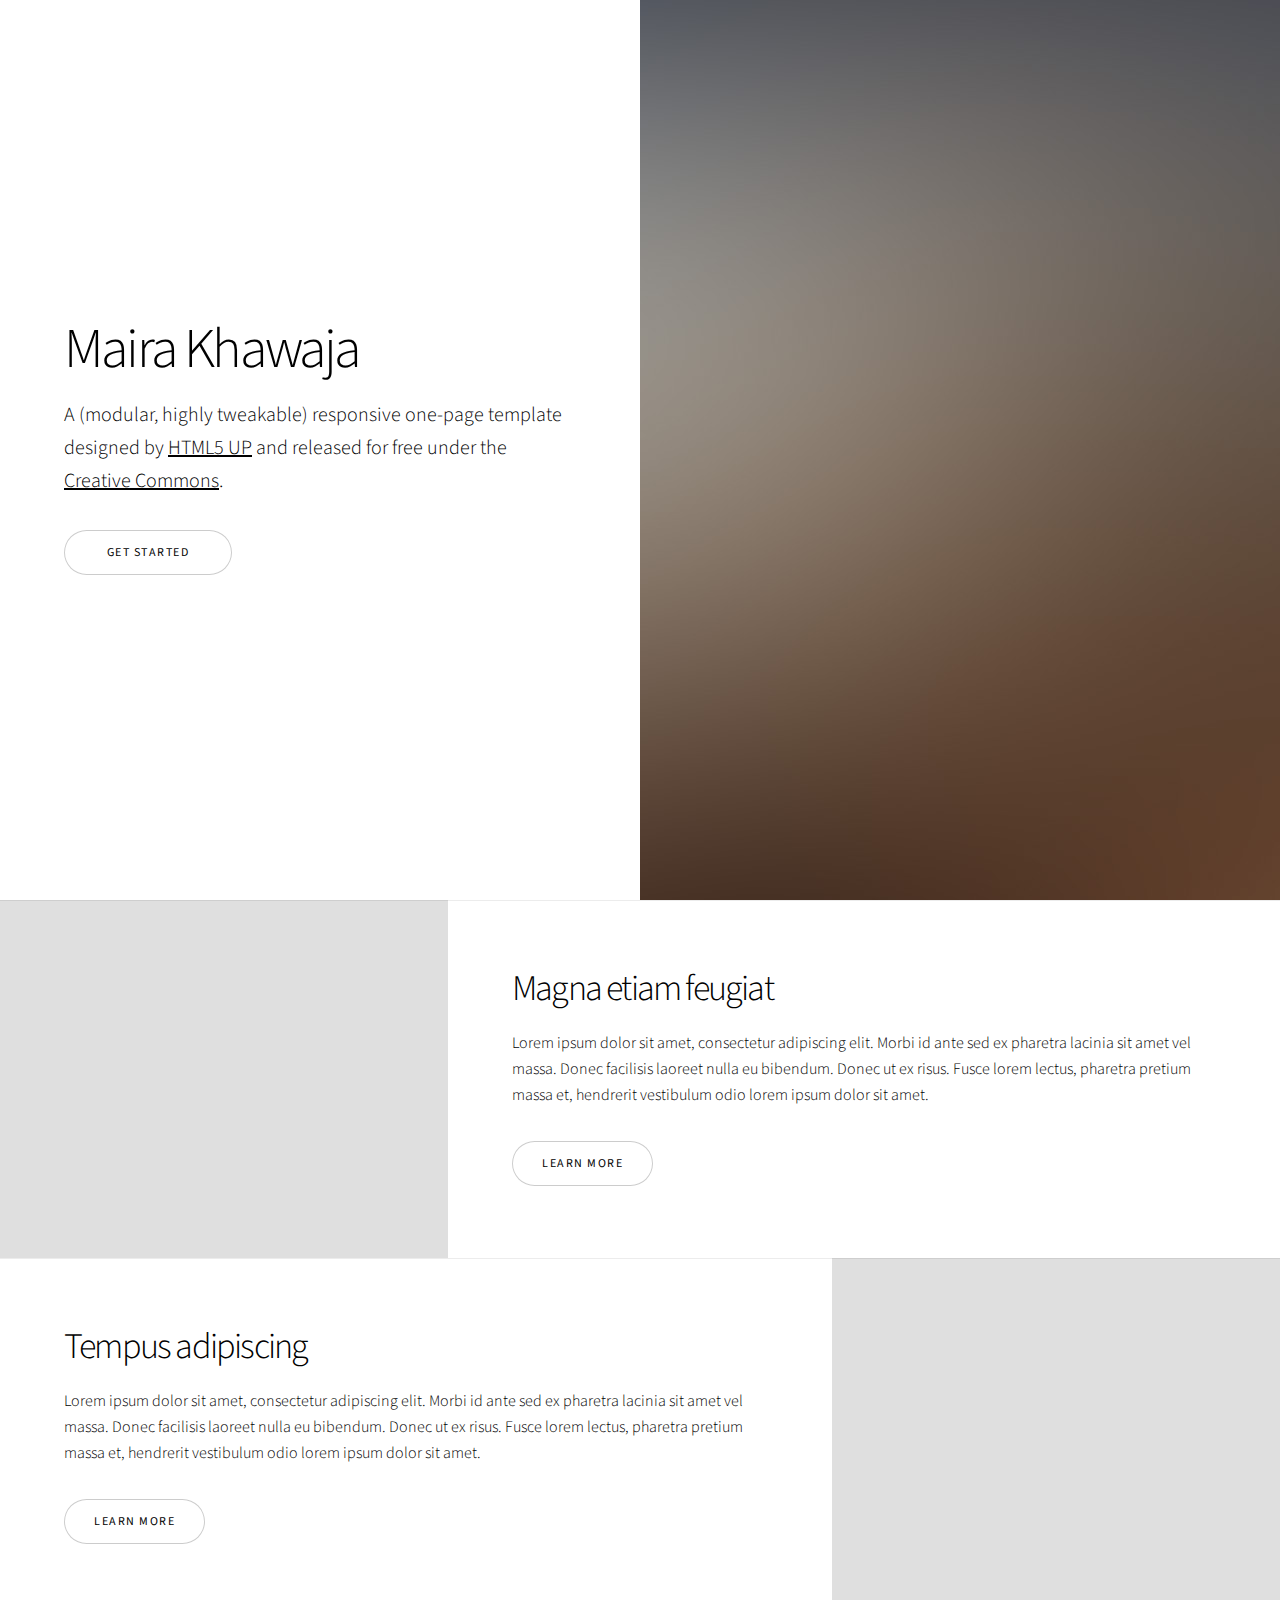
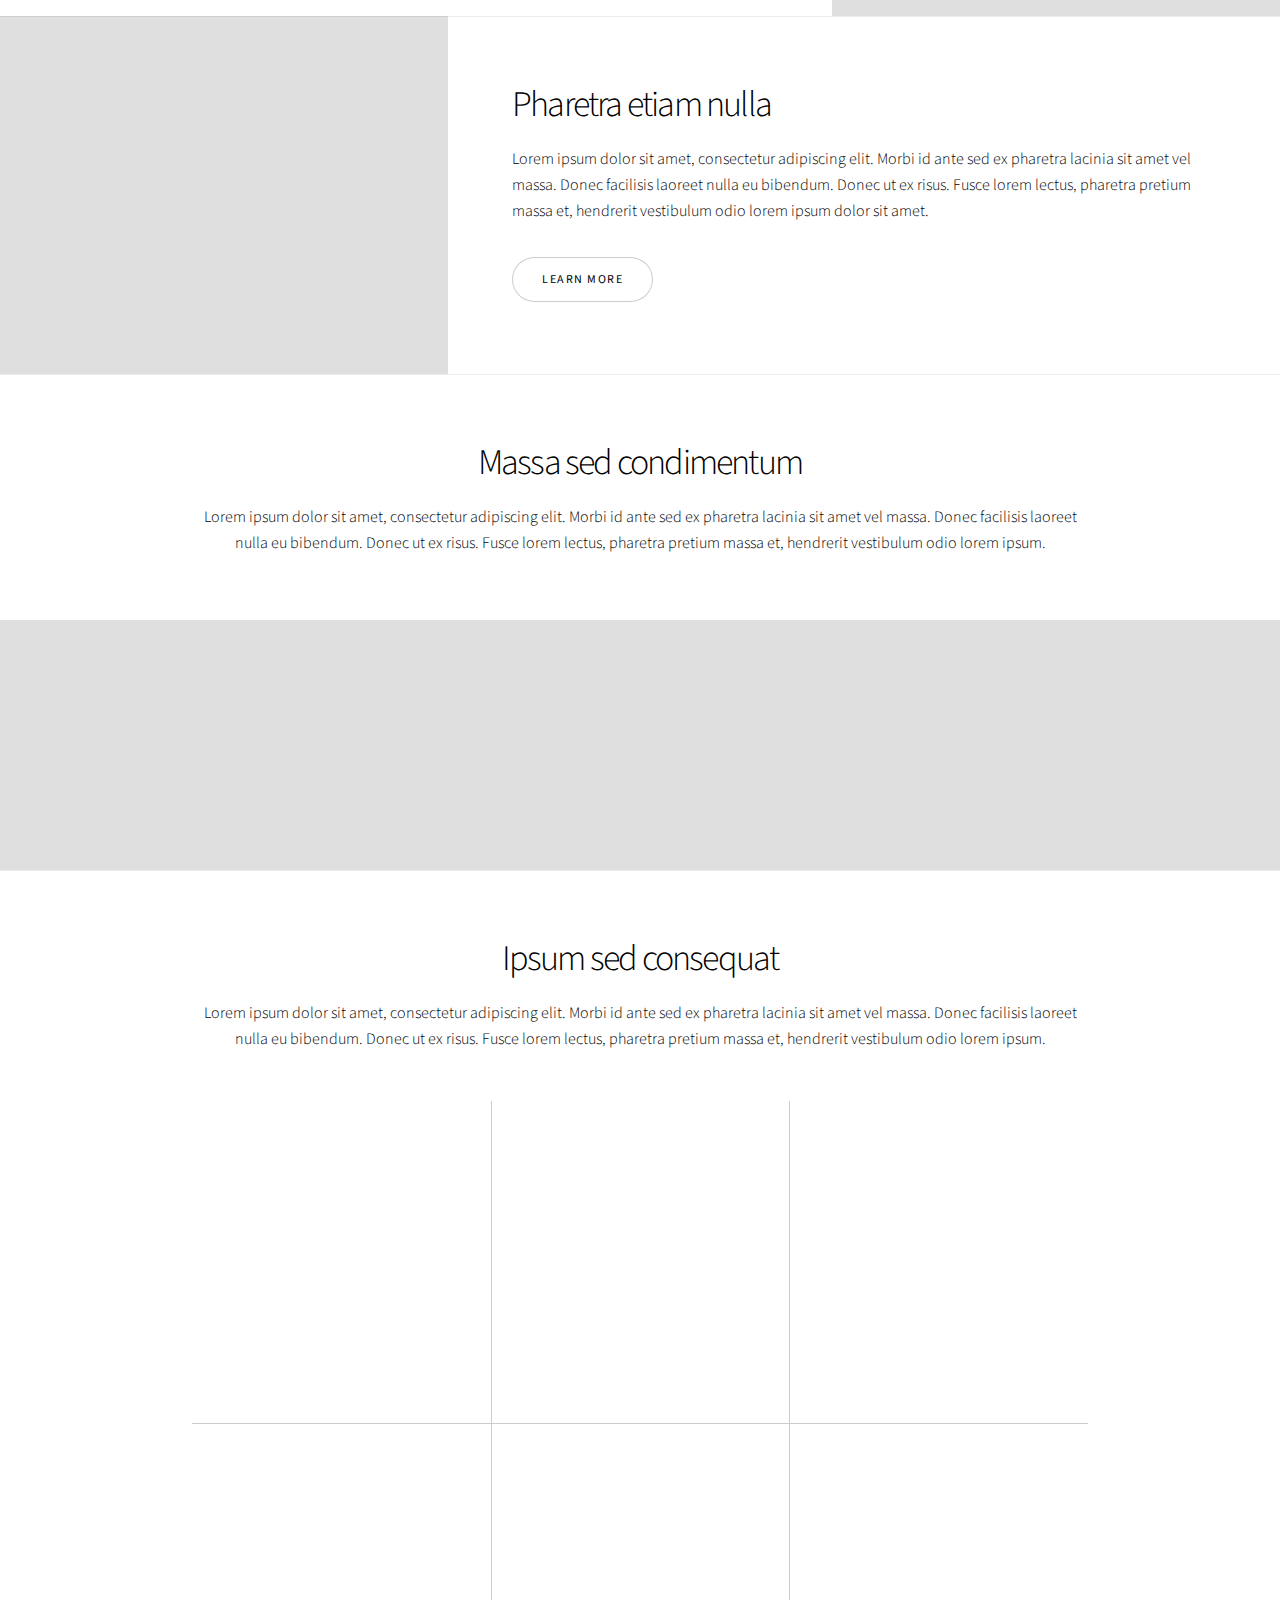
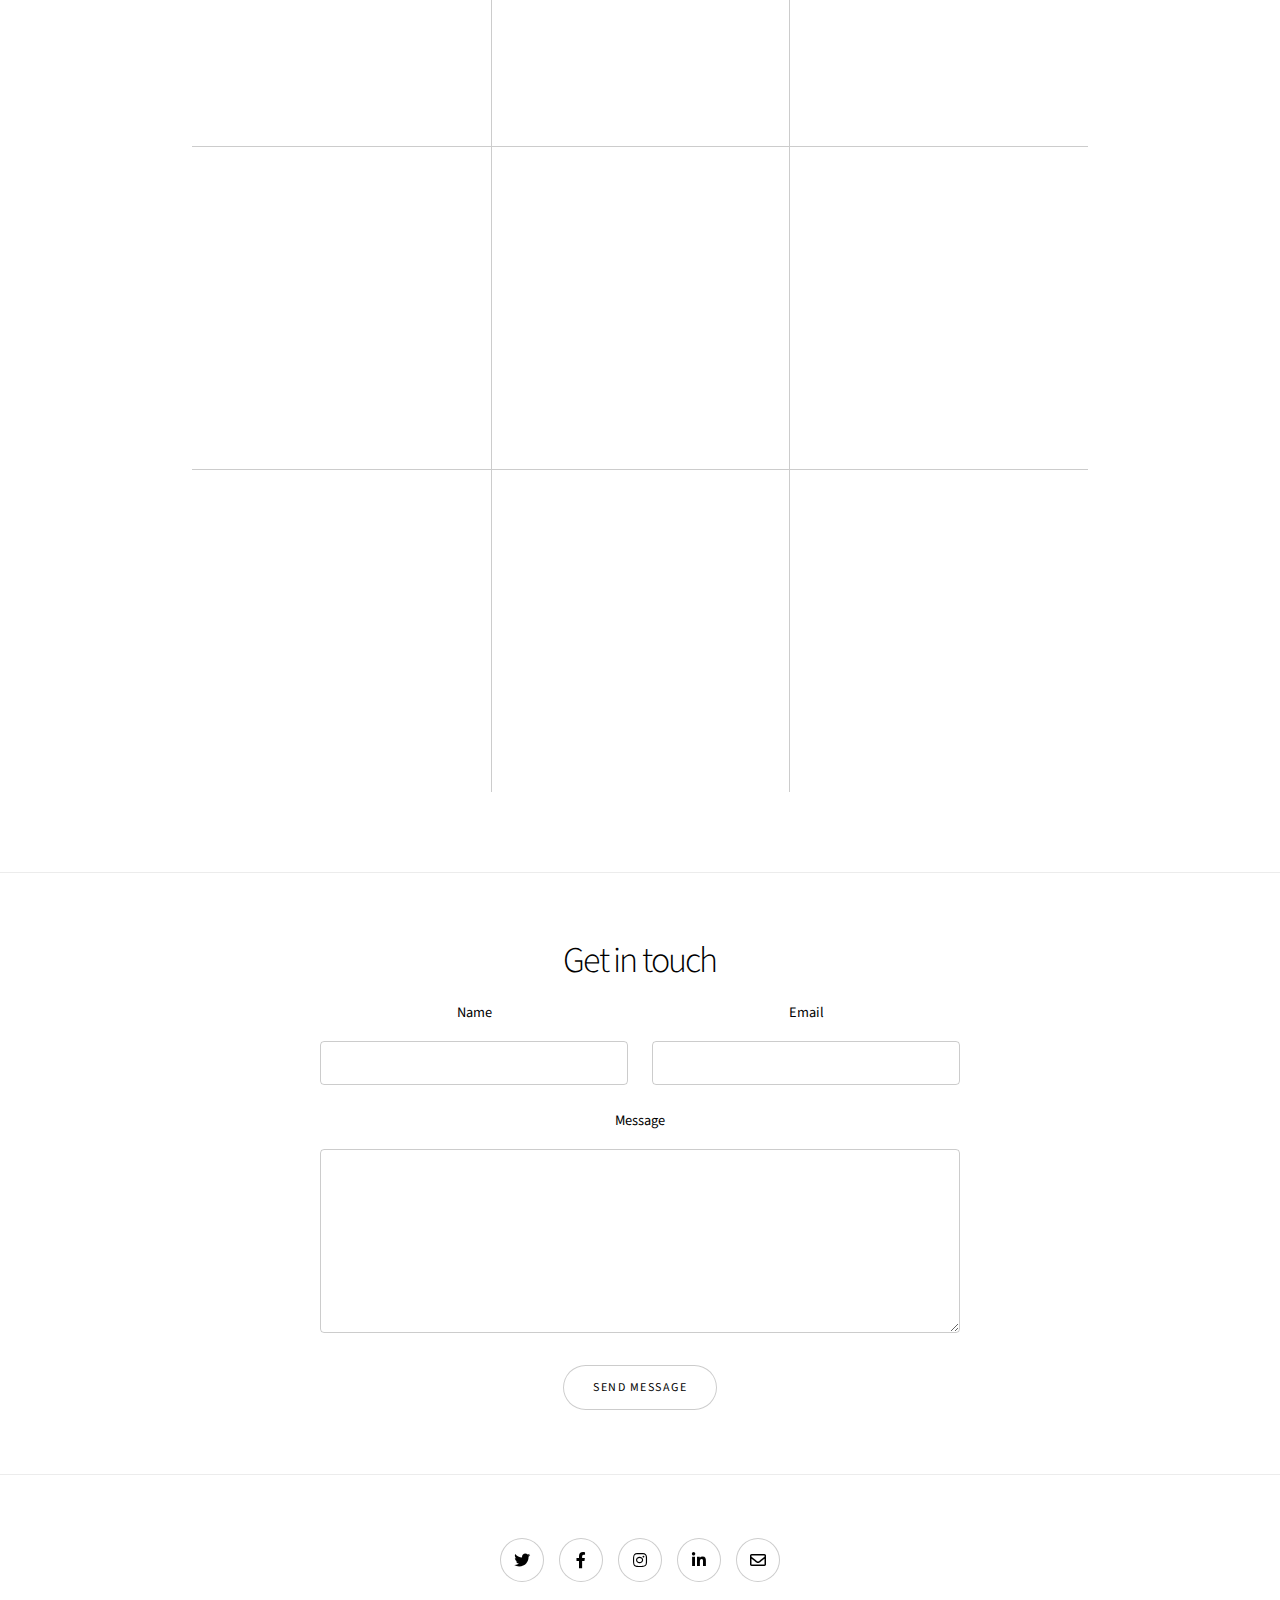
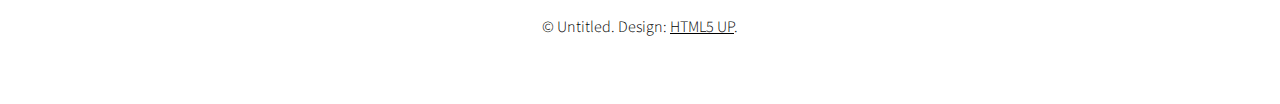
==== index.html @ af2b5e1b "added my first edited files" ====
<!DOCTYPE HTML>
<!--
	Story by HTML5 UP
	html5up.net | @ajlkn
	Free for personal and commercial use under the CCA 3.0 license (html5up.net/license)
-->
<html>
	<head>
		<title>Maira Khawaja</title>
		<meta charset="utf-8" />
		<meta name="viewport" content="width=device-width, initial-scale=1, user-scalable=no" />
		<link rel="stylesheet" href="assets/css/main.css" />
		<noscript><link rel="stylesheet" href="assets/css/noscript.css" /></noscript>
	</head>
	<body class="is-preload">

		<!-- Wrapper -->
			<div id="wrapper" class="divided">

				<!-- One -->
					<section class="banner style1 orient-left content-align-left image-position-right fullscreen onload-image-fade-in onload-content-fade-right">
						<div class="content">
							<h1>Maira Khawaja</h1>
							<p class="major">A (modular, highly tweakable) responsive one-page template designed by <a href="https://html5up.net">HTML5 UP</a> and released for free under the <a href="https://html5up.net/license">Creative Commons</a>.</p>
							<ul class="actions stacked">
								<li><a href="#first" class="button big wide smooth-scroll-middle">Get Started</a></li>
							</ul>
						</div>
						<div class="image">
							<img src="images/banner.jpg" alt="" />
						</div>
					</section>

				<!-- Two -->
					<section class="spotlight style1 orient-right content-align-left image-position-center onscroll-image-fade-in" id="first">
						<div class="content">
							<h2>Magna etiam feugiat</h2>
							<p>Lorem ipsum dolor sit amet, consectetur adipiscing elit. Morbi id ante sed ex pharetra lacinia sit amet vel massa. Donec facilisis laoreet nulla eu bibendum. Donec ut ex risus. Fusce lorem lectus, pharetra pretium massa et, hendrerit vestibulum odio lorem ipsum dolor sit amet.</p>
							<ul class="actions stacked">
								<li><a href="#" class="button">Learn More</a></li>
							</ul>
						</div>
						<div class="image">
							<img src="images/spotlight01.jpg" alt="" />
						</div>
					</section>

				<!-- Three -->
					<section class="spotlight style1 orient-left content-align-left image-position-center onscroll-image-fade-in">
						<div class="content">
							<h2>Tempus adipiscing</h2>
							<p>Lorem ipsum dolor sit amet, consectetur adipiscing elit. Morbi id ante sed ex pharetra lacinia sit amet vel massa. Donec facilisis laoreet nulla eu bibendum. Donec ut ex risus. Fusce lorem lectus, pharetra pretium massa et, hendrerit vestibulum odio lorem ipsum dolor sit amet.</p>
							<ul class="actions stacked">
								<li><a href="#" class="button">Learn More</a></li>
							</ul>
						</div>
						<div class="image">
							<img src="images/spotlight02.jpg" alt="" />
						</div>
					</section>

				<!-- Four -->
					<section class="spotlight style1 orient-right content-align-left image-position-center onscroll-image-fade-in">
						<div class="content">
							<h2>Pharetra etiam nulla</h2>
							<p>Lorem ipsum dolor sit amet, consectetur adipiscing elit. Morbi id ante sed ex pharetra lacinia sit amet vel massa. Donec facilisis laoreet nulla eu bibendum. Donec ut ex risus. Fusce lorem lectus, pharetra pretium massa et, hendrerit vestibulum odio lorem ipsum dolor sit amet.</p>
							<ul class="actions stacked">
								<li><a href="#" class="button">Learn More</a></li>
							</ul>
						</div>
						<div class="image">
							<img src="images/spotlight03.jpg" alt="" />
						</div>
					</section>

				<!-- Five -->
					<section class="wrapper style1 align-center">
						<div class="inner">
							<h2>Massa sed condimentum</h2>
							<p>Lorem ipsum dolor sit amet, consectetur adipiscing elit. Morbi id ante sed ex pharetra lacinia sit amet vel massa. Donec facilisis laoreet nulla eu bibendum. Donec ut ex risus. Fusce lorem lectus, pharetra pretium massa et, hendrerit vestibulum odio lorem ipsum.</p>
						</div>

						<!-- Gallery -->
							<div class="gallery style2 medium lightbox onscroll-fade-in">
								<article>
									<a href="images/gallery/fulls/01.jpg" class="image">
										<img src="images/gallery/thumbs/01.jpg" alt="" />
									</a>
									<div class="caption">
										<h3>Ipsum Dolor</h3>
										<p>Lorem ipsum dolor amet, consectetur magna etiam elit. Etiam sed ultrices.</p>
										<ul class="actions fixed">
											<li><span class="button small">Details</span></li>
										</ul>
									</div>
								</article>
								<article>
									<a href="images/gallery/fulls/02.jpg" class="image">
										<img src="images/gallery/thumbs/02.jpg" alt="" />
									</a>
									<div class="caption">
										<h3>Feugiat Lorem</h3>
										<p>Lorem ipsum dolor amet, consectetur magna etiam elit. Etiam sed ultrices.</p>
										<ul class="actions fixed">
											<li><span class="button small">Details</span></li>
										</ul>
									</div>
								</article>
								<article>
									<a href="images/gallery/fulls/03.jpg" class="image">
										<img src="images/gallery/thumbs/03.jpg" alt="" />
									</a>
									<div class="caption">
										<h3>Magna Amet</h3>
										<p>Lorem ipsum dolor amet, consectetur magna etiam elit. Etiam sed ultrices.</p>
										<ul class="actions fixed">
											<li><span class="button small">Details</span></li>
										</ul>
									</div>
								</article>
								<article>
									<a href="images/gallery/fulls/04.jpg" class="image">
										<img src="images/gallery/thumbs/04.jpg" alt="" />
									</a>
									<div class="caption">
										<h3>Sed Tempus</h3>
										<p>Lorem ipsum dolor amet, consectetur magna etiam elit. Etiam sed ultrices.</p>
										<ul class="actions fixed">
											<li><span class="button small">Details</span></li>
										</ul>
									</div>
								</article>
								<article>
									<a href="images/gallery/fulls/05.jpg" class="image">
										<img src="images/gallery/thumbs/05.jpg" alt="" />
									</a>
									<div class="caption">
										<h3>Ultrices Magna</h3>
										<p>Lorem ipsum dolor amet, consectetur magna etiam elit. Etiam sed ultrices.</p>
										<ul class="actions fixed">
											<li><span class="button small">Details</span></li>
										</ul>
									</div>
								</article>
								<article>
									<a href="images/gallery/fulls/06.jpg" class="image">
										<img src="images/gallery/thumbs/06.jpg" alt="" />
									</a>
									<div class="caption">
										<h3>Sed Tempus</h3>
										<p>Lorem ipsum dolor amet, consectetur magna etiam elit. Etiam sed ultrices.</p>
										<ul class="actions fixed">
											<li><span class="button small">Details</span></li>
										</ul>
									</div>
								</article>
								<article>
									<a href="images/gallery/fulls/07.jpg" class="image">
										<img src="images/gallery/thumbs/07.jpg" alt="" />
									</a>
									<div class="caption">
										<h3>Ipsum Lorem</h3>
										<p>Lorem ipsum dolor amet, consectetur magna etiam elit. Etiam sed ultrices.</p>
										<ul class="actions fixed">
											<li><span class="button small">Details</span></li>
										</ul>
									</div>
								</article>
								<article>
									<a href="images/gallery/fulls/08.jpg" class="image">
										<img src="images/gallery/thumbs/08.jpg" alt="" />
									</a>
									<div class="caption">
										<h3>Magna Risus</h3>
										<p>Lorem ipsum dolor amet, consectetur magna etiam elit. Etiam sed ultrices.</p>
										<ul class="actions fixed">
											<li><span class="button small">Details</span></li>
										</ul>
									</div>
								</article>
								<article>
									<a href="images/gallery/fulls/09.jpg" class="image">
										<img src="images/gallery/thumbs/09.jpg" alt="" />
									</a>
									<div class="caption">
										<h3>Tempus Dolor</h3>
										<p>Lorem ipsum dolor amet, consectetur magna etiam elit. Etiam sed ultrices.</p>
										<ul class="actions fixed">
											<li><span class="button small">Details</span></li>
										</ul>
									</div>
								</article>
								<article>
									<a href="images/gallery/fulls/10.jpg" class="image">
										<img src="images/gallery/thumbs/10.jpg" alt="" />
									</a>
									<div class="caption">
										<h3>Sed Etiam</h3>
										<p>Lorem ipsum dolor amet, consectetur magna etiam elit. Etiam sed ultrices.</p>
										<ul class="actions fixed">
											<li><span class="button small">Details</span></li>
										</ul>
									</div>
								</article>
								<article>
									<a href="images/gallery/fulls/11.jpg" class="image">
										<img src="images/gallery/thumbs/11.jpg" alt="" />
									</a>
									<div class="caption">
										<h3>Magna Lorem</h3>
										<p>Lorem ipsum dolor amet, consectetur magna etiam elit. Etiam sed ultrices.</p>
										<ul class="actions fixed">
											<li><span class="button small">Details</span></li>
										</ul>
									</div>
								</article>
								<article>
									<a href="images/gallery/fulls/12.jpg" class="image">
										<img src="images/gallery/thumbs/12.jpg" alt="" />
									</a>
									<div class="caption">
										<h3>Ipsum Dolor</h3>
										<p>Lorem ipsum dolor amet, consectetur magna etiam elit. Etiam sed ultrices.</p>
										<ul class="actions fixed">
											<li><span class="button small">Details</span></li>
										</ul>
									</div>
								</article>
							</div>

					</section>

				<!-- Six -->
					<section class="wrapper style1 align-center">
						<div class="inner">
							<h2>Ipsum sed consequat</h2>
							<p>Lorem ipsum dolor sit amet, consectetur adipiscing elit. Morbi id ante sed ex pharetra lacinia sit amet vel massa. Donec facilisis laoreet nulla eu bibendum. Donec ut ex risus. Fusce lorem lectus, pharetra pretium massa et, hendrerit vestibulum odio lorem ipsum.</p>
							<div class="items style1 medium onscroll-fade-in">
								<section>
									<span class="icon style2 major fa-gem"></span>
									<h3>Lorem</h3>
									<p>Lorem ipsum dolor sit amet, consectetur adipiscing elit. Morbi dui turpis, cursus eget orci amet aliquam congue semper. Etiam eget ultrices risus nec tempor elit.</p>
								</section>
								<section>
									<span class="icon solid style2 major fa-save"></span>
									<h3>Ipsum</h3>
									<p>Lorem ipsum dolor sit amet, consectetur adipiscing elit. Morbi dui turpis, cursus eget orci amet aliquam congue semper. Etiam eget ultrices risus nec tempor elit.</p>
								</section>
								<section>
									<span class="icon solid style2 major fa-chart-bar"></span>
									<h3>Dolor</h3>
									<p>Lorem ipsum dolor sit amet, consectetur adipiscing elit. Morbi dui turpis, cursus eget orci amet aliquam congue semper. Etiam eget ultrices risus nec tempor elit.</p>
								</section>
								<section>
									<span class="icon solid style2 major fa-wifi"></span>
									<h3>Amet</h3>
									<p>Lorem ipsum dolor sit amet, consectetur adipiscing elit. Morbi dui turpis, cursus eget orci amet aliquam congue semper. Etiam eget ultrices risus nec tempor elit.</p>
								</section>
								<section>
									<span class="icon solid style2 major fa-cog"></span>
									<h3>Magna</h3>
									<p>Lorem ipsum dolor sit amet, consectetur adipiscing elit. Morbi dui turpis, cursus eget orci amet aliquam congue semper. Etiam eget ultrices risus nec tempor elit.</p>
								</section>
								<section>
									<span class="icon style2 major fa-paper-plane"></span>
									<h3>Tempus</h3>
									<p>Lorem ipsum dolor sit amet, consectetur adipiscing elit. Morbi dui turpis, cursus eget orci amet aliquam congue semper. Etiam eget ultrices risus nec tempor elit.</p>
								</section>
								<section>
									<span class="icon solid style2 major fa-desktop"></span>
									<h3>Aliquam</h3>
									<p>Lorem ipsum dolor sit amet, consectetur adipiscing elit. Morbi dui turpis, cursus eget orci amet aliquam congue semper. Etiam eget ultrices risus nec tempor elit.</p>
								</section>
								<section>
									<span class="icon solid style2 major fa-sync-alt"></span>
									<h3>Elit</h3>
									<p>Lorem ipsum dolor sit amet, consectetur adipiscing elit. Morbi dui turpis, cursus eget orci amet aliquam congue semper. Etiam eget ultrices risus nec tempor elit.</p>
								</section>
								<section>
									<span class="icon solid style2 major fa-hashtag"></span>
									<h3>Morbi</h3>
									<p>Lorem ipsum dolor sit amet, consectetur adipiscing elit. Morbi dui turpis, cursus eget orci amet aliquam congue semper. Etiam eget ultrices risus nec tempor elit.</p>
								</section>
								<section>
									<span class="icon solid style2 major fa-bolt"></span>
									<h3>Turpis</h3>
									<p>Lorem ipsum dolor sit amet, consectetur adipiscing elit. Morbi dui turpis, cursus eget orci amet aliquam congue semper. Etiam eget ultrices risus nec tempor elit.</p>
								</section>
								<section>
									<span class="icon solid style2 major fa-envelope"></span>
									<h3>Ultrices</h3>
									<p>Lorem ipsum dolor sit amet, consectetur adipiscing elit. Morbi dui turpis, cursus eget orci amet aliquam congue semper. Etiam eget ultrices risus nec tempor elit.</p>
								</section>
								<section>
									<span class="icon solid style2 major fa-leaf"></span>
									<h3>Risus</h3>
									<p>Lorem ipsum dolor sit amet, consectetur adipiscing elit. Morbi dui turpis, cursus eget orci amet aliquam congue semper. Etiam eget ultrices risus nec tempor elit.</p>
								</section>
							</div>
						</div>
					</section>

				<!-- Seven -->
					<section class="wrapper style1 align-center">
						<div class="inner medium">
							<h2>Get in touch</h2>
							<form method="post" action="#">
								<div class="fields">
									<div class="field half">
										<label for="name">Name</label>
										<input type="text" name="name" id="name" value="" />
									</div>
									<div class="field half">
										<label for="email">Email</label>
										<input type="email" name="email" id="email" value="" />
									</div>
									<div class="field">
										<label for="message">Message</label>
										<textarea name="message" id="message" rows="6"></textarea>
									</div>
								</div>
								<ul class="actions special">
									<li><input type="submit" name="submit" id="submit" value="Send Message" /></li>
								</ul>
							</form>

						</div>
					</section>

				<!-- Footer -->
					<footer class="wrapper style1 align-center">
						<div class="inner">
							<ul class="icons">
								<li><a href="#" class="icon brands style2 fa-twitter"><span class="label">Twitter</span></a></li>
								<li><a href="#" class="icon brands style2 fa-facebook-f"><span class="label">Facebook</span></a></li>
								<li><a href="#" class="icon brands style2 fa-instagram"><span class="label">Instagram</span></a></li>
								<li><a href="#" class="icon brands style2 fa-linkedin-in"><span class="label">LinkedIn</span></a></li>
								<li><a href="#" class="icon style2 fa-envelope"><span class="label">Email</span></a></li>
							</ul>
							<p>&copy; Untitled. Design: <a href="https://html5up.net">HTML5 UP</a>.</p>
						</div>
					</footer>

			</div>

		<!-- Scripts -->
			<script src="assets/js/jquery.min.js"></script>
			<script src="assets/js/jquery.scrollex.min.js"></script>
			<script src="assets/js/jquery.scrolly.min.js"></script>
			<script src="assets/js/browser.min.js"></script>
			<script src="assets/js/breakpoints.min.js"></script>
			<script src="assets/js/util.js"></script>
			<script src="assets/js/main.js"></script>

	</body>
</html>
---- assets/css/main.css ----
@import url(fontawesome-all.min.css);
@import url("https://fonts.googleapis.com/css?family=Source+Sans+Pro:300,300i,400,400i");

/*
	Story by HTML5 UP
	html5up.net | @ajlkn
	Free for personal and commercial use under the CCA 3.0 license (html5up.net/license)
*/

html, body, div, span, applet, object,
iframe, h1, h2, h3, h4, h5, h6, p, blockquote,
pre, a, abbr, acronym, address, big, cite,
code, del, dfn, em, img, ins, kbd, q, s, samp,
small, strike, strong, sub, sup, tt, var, b,
u, i, center, dl, dt, dd, ol, ul, li, fieldset,
form, label, legend, table, caption, tbody,
tfoot, thead, tr, th, td, article, aside,
canvas, details, embed, figure, figcaption,
footer, header, hgroup, menu, nav, output, ruby,
section, summary, time, mark, audio, video {
	margin: 0;
	padding: 0;
	border: 0;
	font-size: 100%;
	font: inherit;
	vertical-align: baseline;}

article, aside, details, figcaption, figure,
footer, header, hgroup, menu, nav, section {
	display: block;}

body {
	line-height: 1;
}

ol, ul {
	list-style: none;
}

blockquote, q {
	quotes: none;
}

	blockquote:before, blockquote:after, q:before, q:after {
		content: '';
		content: none;
	}

table {
	border-collapse: collapse;
	border-spacing: 0;
}

body {
	-webkit-text-size-adjust: none;
}

mark {
	background-color: transparent;
	color: inherit;
}

input::-moz-focus-inner {
	border: 0;
	padding: 0;
}

input, select, textarea {
	-moz-appearance: none;
	-webkit-appearance: none;
	-ms-appearance: none;
	appearance: none;
}

/* Basic */

	@-ms-viewport {
		width: device-width;
	}

	body {
		-ms-overflow-style: scrollbar;
	}

	@media screen and (max-width: 480px) {

		html, body {
			min-width: 320px;
		}

	}

	html {
		box-sizing: border-box;
	}

	*, *:before, *:after {
		box-sizing: inherit;
	}

	body {
		background: #ffffff;
	}

		body.is-preload *, body.is-preload *:before, body.is-preload *:after {
			-moz-animation: none !important;
			-webkit-animation: none !important;
			-ms-animation: none !important;
			animation: none !important;
			-moz-transition: none !important;
			-webkit-transition: none !important;
			-ms-transition: none !important;
			transition: none !important;
		}

/* Type */

	html {
		font-size: 18pt;
	}

		@media screen and (max-width: 1680px) {

			html {
				font-size: 14pt;
			}

		}

		@media screen and (max-width: 1280px) {

			html {
				font-size: 12pt;
			}

		}

		@media screen and (max-width: 736px) {

			html {
				font-size: 11pt;
			}

		}

		@media screen and (max-width: 360px) {

			html {
				font-size: 10pt;
			}

		}

	body {
		background-color: #ffffff;
		color: #000000;
	}

	body, input, select, textarea {
		font-family: "Source Sans Pro", Helvetica, sans-serif;
		font-size: 1rem;
		font-weight: 300;
		line-height: 1.65;
	}

	a {
		-moz-transition: color 0.2s ease-in-out;
		-webkit-transition: color 0.2s ease-in-out;
		-ms-transition: color 0.2s ease-in-out;
		transition: color 0.2s ease-in-out;
		text-decoration: underline;
	}

		a:hover {
			text-decoration: none;
		}

	strong, b {
		font-weight: 400;
	}

	em, i {
		font-style: italic;
	}

	p {
		margin: 0 0 2rem 0;
	}

		p.major {
			font-size: 1.25rem;
		}

	h1, h2, h3, h4, h5, h6 {
		font-weight: 300;
		line-height: 1.375;
		letter-spacing: -0.05em;
		margin: 0 0 1rem 0;
	}

		h1 a, h2 a, h3 a, h4 a, h5 a, h6 a {
			color: inherit;
			text-decoration: none;
		}

	h1 {
		font-size: 3.5rem;
		line-height: 1.2;
	}

	h2 {
		font-size: 2.25rem;
	}

	h3 {
		font-size: 1.5rem;
	}

	h4 {
		font-size: 1.1rem;
	}

	h5 {
		font-size: 0.9rem;
	}

	h6 {
		font-size: 0.7rem;
	}

	sub {
		font-size: 0.8rem;
		position: relative;
		top: 0.5rem;
	}

	sup {
		font-size: 0.8rem;
		position: relative;
		top: -0.5rem;
	}

	blockquote {
		border-left: solid 4px;
		font-style: italic;
		margin: 0 0 2rem 0;
		padding: 0.5rem 0 0.5rem 2rem;
	}

	code {
		border-radius: 4px;
		font-family: "Courier New", monospace;
		font-size: 0.9em;
		margin: 0 0.25rem;
		padding: 0.25rem 0.325rem;
	}

	pre {
		-webkit-overflow-scrolling: touch;
		font-family: "Courier New", monospace;
		font-size: 0.9em;
		margin: 0 0 2rem 0;
	}

		pre code {
			display: block;
			line-height: 1.5;
			padding: 0.75rem 1rem;
			overflow-x: auto;
		}

	hr {
		border: 0;
		border-bottom: solid 1px;
		margin: 2.5rem 0;
	}

		hr.major {
			margin: 3.5rem 0;
		}

	.align-left {
		text-align: left;
	}

	.align-center {
		text-align: center;
	}

	.align-right {
		text-align: right;
	}

	@media screen and (max-width: 736px) {

		p.major {
			font-size: 1.1rem;
		}

		h1 {
			font-size: 2.5rem;
		}

		h2 {
			font-size: 2rem;
		}

		h3 {
			font-size: 1.25rem;
		}

		h4 {
			font-size: 1rem;
		}

	}

	input, select, textarea {
		color: #000000;
	}

	a {
		color: #000000;
	}

		a:hover {
			color: #47D3E5;
		}

	strong, b {
		color: #000000;
	}

	h1, h2, h3, h4, h5, h6 {
		color: #000000;
	}

	blockquote {
		border-left-color: rgba(0, 0, 0, 0.2);
	}

	code {
		background: rgba(0, 0, 0, 0.05);
		border-color: rgba(0, 0, 0, 0.2);
	}

	hr {
		border-bottom-color: rgba(0, 0, 0, 0.2);
	}

/* Row */

	.row {
		display: flex;
		flex-wrap: wrap;
		box-sizing: border-box;
		align-items: stretch;
	}

		.row > * {
			box-sizing: border-box;
		}

		.row.gtr-uniform > * > :last-child {
			margin-bottom: 0;
		}

		.row.aln-left {
			justify-content: flex-start;
		}

		.row.aln-center {
			justify-content: center;
		}

		.row.aln-right {
			justify-content: flex-end;
		}

		.row.aln-top {
			align-items: flex-start;
		}

		.row.aln-middle {
			align-items: center;
		}

		.row.aln-bottom {
			align-items: flex-end;
		}

		.row > .imp {
			order: -1;
		}

		.row > .col-1 {
			width: 8.33333%;
		}

		.row > .off-1 {
			margin-left: 8.33333%;
		}

		.row > .col-2 {
			width: 16.66667%;
		}

		.row > .off-2 {
			margin-left: 16.66667%;
		}

		.row > .col-3 {
			width: 25%;
		}

		.row > .off-3 {
			margin-left: 25%;
		}

		.row > .col-4 {
			width: 33.33333%;
		}

		.row > .off-4 {
			margin-left: 33.33333%;
		}

		.row > .col-5 {
			width: 41.66667%;
		}

		.row > .off-5 {
			margin-left: 41.66667%;
		}

		.row > .col-6 {
			width: 50%;
		}

		.row > .off-6 {
			margin-left: 50%;
		}

		.row > .col-7 {
			width: 58.33333%;
		}

		.row > .off-7 {
			margin-left: 58.33333%;
		}

		.row > .col-8 {
			width: 66.66667%;
		}

		.row > .off-8 {
			margin-left: 66.66667%;
		}

		.row > .col-9 {
			width: 75%;
		}

		.row > .off-9 {
			margin-left: 75%;
		}

		.row > .col-10 {
			width: 83.33333%;
		}

		.row > .off-10 {
			margin-left: 83.33333%;
		}

		.row > .col-11 {
			width: 91.66667%;
		}

		.row > .off-11 {
			margin-left: 91.66667%;
		}

		.row > .col-12 {
			width: 100%;
		}

		.row > .off-12 {
			margin-left: 100%;
		}

		.row.gtr-0 {
			margin-top: 0;
			margin-left: 0rem;
		}

			.row.gtr-0 > * {
				padding: 0 0 0 0rem;
			}

			.row.gtr-0.gtr-uniform {
				margin-top: 0rem;
			}

				.row.gtr-0.gtr-uniform > * {
					padding-top: 0rem;
				}

		.row.gtr-25 {
			margin-top: 0;
			margin-left: -0.5rem;
		}

			.row.gtr-25 > * {
				padding: 0 0 0 0.5rem;
			}

			.row.gtr-25.gtr-uniform {
				margin-top: -0.5rem;
			}

				.row.gtr-25.gtr-uniform > * {
					padding-top: 0.5rem;
				}

		.row.gtr-50 {
			margin-top: 0;
			margin-left: -1rem;
		}

			.row.gtr-50 > * {
				padding: 0 0 0 1rem;
			}

			.row.gtr-50.gtr-uniform {
				margin-top: -1rem;
			}

				.row.gtr-50.gtr-uniform > * {
					padding-top: 1rem;
				}

		.row {
			margin-top: 0;
			margin-left: -2rem;
		}

			.row > * {
				padding: 0 0 0 2rem;
			}

			.row.gtr-uniform {
				margin-top: -2rem;
			}

				.row.gtr-uniform > * {
					padding-top: 2rem;
				}

		.row.gtr-150 {
			margin-top: 0;
			margin-left: -3rem;
		}

			.row.gtr-150 > * {
				padding: 0 0 0 3rem;
			}

			.row.gtr-150.gtr-uniform {
				margin-top: -3rem;
			}

				.row.gtr-150.gtr-uniform > * {
					padding-top: 3rem;
				}

		.row.gtr-200 {
			margin-top: 0;
			margin-left: -4rem;
		}

			.row.gtr-200 > * {
				padding: 0 0 0 4rem;
			}

			.row.gtr-200.gtr-uniform {
				margin-top: -4rem;
			}

				.row.gtr-200.gtr-uniform > * {
					padding-top: 4rem;
				}

		@media screen and (max-width: 1680px) {

			.row {
				display: flex;
				flex-wrap: wrap;
				box-sizing: border-box;
				align-items: stretch;
			}

				.row > * {
					box-sizing: border-box;
				}

				.row.gtr-uniform > * > :last-child {
					margin-bottom: 0;
				}

				.row.aln-left {
					justify-content: flex-start;
				}

				.row.aln-center {
					justify-content: center;
				}

				.row.aln-right {
					justify-content: flex-end;
				}

				.row.aln-top {
					align-items: flex-start;
				}

				.row.aln-middle {
					align-items: center;
				}

				.row.aln-bottom {
					align-items: flex-end;
				}

				.row > .imp-xlarge {
					order: -1;
				}

				.row > .col-1-xlarge {
					width: 8.33333%;
				}

				.row > .off-1-xlarge {
					margin-left: 8.33333%;
				}

				.row > .col-2-xlarge {
					width: 16.66667%;
				}

				.row > .off-2-xlarge {
					margin-left: 16.66667%;
				}

				.row > .col-3-xlarge {
					width: 25%;
				}

				.row > .off-3-xlarge {
					margin-left: 25%;
				}

				.row > .col-4-xlarge {
					width: 33.33333%;
				}

				.row > .off-4-xlarge {
					margin-left: 33.33333%;
				}

				.row > .col-5-xlarge {
					width: 41.66667%;
				}

				.row > .off-5-xlarge {
					margin-left: 41.66667%;
				}

				.row > .col-6-xlarge {
					width: 50%;
				}

				.row > .off-6-xlarge {
					margin-left: 50%;
				}

				.row > .col-7-xlarge {
					width: 58.33333%;
				}

				.row > .off-7-xlarge {
					margin-left: 58.33333%;
				}

				.row > .col-8-xlarge {
					width: 66.66667%;
				}

				.row > .off-8-xlarge {
					margin-left: 66.66667%;
				}

				.row > .col-9-xlarge {
					width: 75%;
				}

				.row > .off-9-xlarge {
					margin-left: 75%;
				}

				.row > .col-10-xlarge {
					width: 83.33333%;
				}

				.row > .off-10-xlarge {
					margin-left: 83.33333%;
				}

				.row > .col-11-xlarge {
					width: 91.66667%;
				}

				.row > .off-11-xlarge {
					margin-left: 91.66667%;
				}

				.row > .col-12-xlarge {
					width: 100%;
				}

				.row > .off-12-xlarge {
					margin-left: 100%;
				}

				.row.gtr-0 {
					margin-top: 0;
					margin-left: 0rem;
				}

					.row.gtr-0 > * {
						padding: 0 0 0 0rem;
					}

					.row.gtr-0.gtr-uniform {
						margin-top: 0rem;
					}

						.row.gtr-0.gtr-uniform > * {
							padding-top: 0rem;
						}

				.row.gtr-25 {
					margin-top: 0;
					margin-left: -0.5rem;
				}

					.row.gtr-25 > * {
						padding: 0 0 0 0.5rem;
					}

					.row.gtr-25.gtr-uniform {
						margin-top: -0.5rem;
					}

						.row.gtr-25.gtr-uniform > * {
							padding-top: 0.5rem;
						}

				.row.gtr-50 {
					margin-top: 0;
					margin-left: -1rem;
				}

					.row.gtr-50 > * {
						padding: 0 0 0 1rem;
					}

					.row.gtr-50.gtr-uniform {
						margin-top: -1rem;
					}

						.row.gtr-50.gtr-uniform > * {
							padding-top: 1rem;
						}

				.row {
					margin-top: 0;
					margin-left: -2rem;
				}

					.row > * {
						padding: 0 0 0 2rem;
					}

					.row.gtr-uniform {
						margin-top: -2rem;
					}

						.row.gtr-uniform > * {
							padding-top: 2rem;
						}

				.row.gtr-150 {
					margin-top: 0;
					margin-left: -3rem;
				}

					.row.gtr-150 > * {
						padding: 0 0 0 3rem;
					}

					.row.gtr-150.gtr-uniform {
						margin-top: -3rem;
					}

						.row.gtr-150.gtr-uniform > * {
							padding-top: 3rem;
						}

				.row.gtr-200 {
					margin-top: 0;
					margin-left: -4rem;
				}

					.row.gtr-200 > * {
						padding: 0 0 0 4rem;
					}

					.row.gtr-200.gtr-uniform {
						margin-top: -4rem;
					}

						.row.gtr-200.gtr-uniform > * {
							padding-top: 4rem;
						}

		}

		@media screen and (max-width: 1280px) {

			.row {
				display: flex;
				flex-wrap: wrap;
				box-sizing: border-box;
				align-items: stretch;
			}

				.row > * {
					box-sizing: border-box;
				}

				.row.gtr-uniform > * > :last-child {
					margin-bottom: 0;
				}

				.row.aln-left {
					justify-content: flex-start;
				}

				.row.aln-center {
					justify-content: center;
				}

				.row.aln-right {
					justify-content: flex-end;
				}

				.row.aln-top {
					align-items: flex-start;
				}

				.row.aln-middle {
					align-items: center;
				}

				.row.aln-bottom {
					align-items: flex-end;
				}

				.row > .imp-large {
					order: -1;
				}

				.row > .col-1-large {
					width: 8.33333%;
				}

				.row > .off-1-large {
					margin-left: 8.33333%;
				}

				.row > .col-2-large {
					width: 16.66667%;
				}

				.row > .off-2-large {
					margin-left: 16.66667%;
				}

				.row > .col-3-large {
					width: 25%;
				}

				.row > .off-3-large {
					margin-left: 25%;
				}

				.row > .col-4-large {
					width: 33.33333%;
				}

				.row > .off-4-large {
					margin-left: 33.33333%;
				}

				.row > .col-5-large {
					width: 41.66667%;
				}

				.row > .off-5-large {
					margin-left: 41.66667%;
				}

				.row > .col-6-large {
					width: 50%;
				}

				.row > .off-6-large {
					margin-left: 50%;
				}

				.row > .col-7-large {
					width: 58.33333%;
				}

				.row > .off-7-large {
					margin-left: 58.33333%;
				}

				.row > .col-8-large {
					width: 66.66667%;
				}

				.row > .off-8-large {
					margin-left: 66.66667%;
				}

				.row > .col-9-large {
					width: 75%;
				}

				.row > .off-9-large {
					margin-left: 75%;
				}

				.row > .col-10-large {
					width: 83.33333%;
				}

				.row > .off-10-large {
					margin-left: 83.33333%;
				}

				.row > .col-11-large {
					width: 91.66667%;
				}

				.row > .off-11-large {
					margin-left: 91.66667%;
				}

				.row > .col-12-large {
					width: 100%;
				}

				.row > .off-12-large {
					margin-left: 100%;
				}

				.row.gtr-0 {
					margin-top: 0;
					margin-left: 0rem;
				}

					.row.gtr-0 > * {
						padding: 0 0 0 0rem;
					}

					.row.gtr-0.gtr-uniform {
						margin-top: 0rem;
					}

						.row.gtr-0.gtr-uniform > * {
							padding-top: 0rem;
						}

				.row.gtr-25 {
					margin-top: 0;
					margin-left: -0.5rem;
				}

					.row.gtr-25 > * {
						padding: 0 0 0 0.5rem;
					}

					.row.gtr-25.gtr-uniform {
						margin-top: -0.5rem;
					}

						.row.gtr-25.gtr-uniform > * {
							padding-top: 0.5rem;
						}

				.row.gtr-50 {
					margin-top: 0;
					margin-left: -1rem;
				}

					.row.gtr-50 > * {
						padding: 0 0 0 1rem;
					}

					.row.gtr-50.gtr-uniform {
						margin-top: -1rem;
					}

						.row.gtr-50.gtr-uniform > * {
							padding-top: 1rem;
						}

				.row {
					margin-top: 0;
					margin-left: -2rem;
				}

					.row > * {
						padding: 0 0 0 2rem;
					}

					.row.gtr-uniform {
						margin-top: -2rem;
					}

						.row.gtr-uniform > * {
							padding-top: 2rem;
						}

				.row.gtr-150 {
					margin-top: 0;
					margin-left: -3rem;
				}

					.row.gtr-150 > * {
						padding: 0 0 0 3rem;
					}

					.row.gtr-150.gtr-uniform {
						margin-top: -3rem;
					}

						.row.gtr-150.gtr-uniform > * {
							padding-top: 3rem;
						}

				.row.gtr-200 {
					margin-top: 0;
					margin-left: -4rem;
				}

					.row.gtr-200 > * {
						padding: 0 0 0 4rem;
					}

					.row.gtr-200.gtr-uniform {
						margin-top: -4rem;
					}

						.row.gtr-200.gtr-uniform > * {
							padding-top: 4rem;
						}

		}

		@media screen and (max-width: 980px) {

			.row {
				display: flex;
				flex-wrap: wrap;
				box-sizing: border-box;
				align-items: stretch;
			}

				.row > * {
					box-sizing: border-box;
				}

				.row.gtr-uniform > * > :last-child {
					margin-bottom: 0;
				}

				.row.aln-left {
					justify-content: flex-start;
				}

				.row.aln-center {
					justify-content: center;
				}

				.row.aln-right {
					justify-content: flex-end;
				}

				.row.aln-top {
					align-items: flex-start;
				}

				.row.aln-middle {
					align-items: center;
				}

				.row.aln-bottom {
					align-items: flex-end;
				}

				.row > .imp-medium {
					order: -1;
				}

				.row > .col-1-medium {
					width: 8.33333%;
				}

				.row > .off-1-medium {
					margin-left: 8.33333%;
				}

				.row > .col-2-medium {
					width: 16.66667%;
				}

				.row > .off-2-medium {
					margin-left: 16.66667%;
				}

				.row > .col-3-medium {
					width: 25%;
				}

				.row > .off-3-medium {
					margin-left: 25%;
				}

				.row > .col-4-medium {
					width: 33.33333%;
				}

				.row > .off-4-medium {
					margin-left: 33.33333%;
				}

				.row > .col-5-medium {
					width: 41.66667%;
				}

				.row > .off-5-medium {
					margin-left: 41.66667%;
				}

				.row > .col-6-medium {
					width: 50%;
				}

				.row > .off-6-medium {
					margin-left: 50%;
				}

				.row > .col-7-medium {
					width: 58.33333%;
				}

				.row > .off-7-medium {
					margin-left: 58.33333%;
				}

				.row > .col-8-medium {
					width: 66.66667%;
				}

				.row > .off-8-medium {
					margin-left: 66.66667%;
				}

				.row > .col-9-medium {
					width: 75%;
				}

				.row > .off-9-medium {
					margin-left: 75%;
				}

				.row > .col-10-medium {
					width: 83.33333%;
				}

				.row > .off-10-medium {
					margin-left: 83.33333%;
				}

				.row > .col-11-medium {
					width: 91.66667%;
				}

				.row > .off-11-medium {
					margin-left: 91.66667%;
				}

				.row > .col-12-medium {
					width: 100%;
				}

				.row > .off-12-medium {
					margin-left: 100%;
				}

				.row.gtr-0 {
					margin-top: 0;
					margin-left: 0rem;
				}

					.row.gtr-0 > * {
						padding: 0 0 0 0rem;
					}

					.row.gtr-0.gtr-uniform {
						margin-top: 0rem;
					}

						.row.gtr-0.gtr-uniform > * {
							padding-top: 0rem;
						}

				.row.gtr-25 {
					margin-top: 0;
					margin-left: -0.5rem;
				}

					.row.gtr-25 > * {
						padding: 0 0 0 0.5rem;
					}

					.row.gtr-25.gtr-uniform {
						margin-top: -0.5rem;
					}

						.row.gtr-25.gtr-uniform > * {
							padding-top: 0.5rem;
						}

				.row.gtr-50 {
					margin-top: 0;
					margin-left: -1rem;
				}

					.row.gtr-50 > * {
						padding: 0 0 0 1rem;
					}

					.row.gtr-50.gtr-uniform {
						margin-top: -1rem;
					}

						.row.gtr-50.gtr-uniform > * {
							padding-top: 1rem;
						}

				.row {
					margin-top: 0;
					margin-left: -2rem;
				}

					.row > * {
						padding: 0 0 0 2rem;
					}

					.row.gtr-uniform {
						margin-top: -2rem;
					}

						.row.gtr-uniform > * {
							padding-top: 2rem;
						}

				.row.gtr-150 {
					margin-top: 0;
					margin-left: -3rem;
				}

					.row.gtr-150 > * {
						padding: 0 0 0 3rem;
					}

					.row.gtr-150.gtr-uniform {
						margin-top: -3rem;
					}

						.row.gtr-150.gtr-uniform > * {
							padding-top: 3rem;
						}

				.row.gtr-200 {
					margin-top: 0;
					margin-left: -4rem;
				}

					.row.gtr-200 > * {
						padding: 0 0 0 4rem;
					}

					.row.gtr-200.gtr-uniform {
						margin-top: -4rem;
					}

						.row.gtr-200.gtr-uniform > * {
							padding-top: 4rem;
						}

		}

		@media screen and (max-width: 736px) {

			.row {
				display: flex;
				flex-wrap: wrap;
				box-sizing: border-box;
				align-items: stretch;
			}

				.row > * {
					box-sizing: border-box;
				}

				.row.gtr-uniform > * > :last-child {
					margin-bottom: 0;
				}

				.row.aln-left {
					justify-content: flex-start;
				}

				.row.aln-center {
					justify-content: center;
				}

				.row.aln-right {
					justify-content: flex-end;
				}

				.row.aln-top {
					align-items: flex-start;
				}

				.row.aln-middle {
					align-items: center;
				}

				.row.aln-bottom {
					align-items: flex-end;
				}

				.row > .imp-small {
					order: -1;
				}

				.row > .col-1-small {
					width: 8.33333%;
				}

				.row > .off-1-small {
					margin-left: 8.33333%;
				}

				.row > .col-2-small {
					width: 16.66667%;
				}

				.row > .off-2-small {
					margin-left: 16.66667%;
				}

				.row > .col-3-small {
					width: 25%;
				}

				.row > .off-3-small {
					margin-left: 25%;
				}

				.row > .col-4-small {
					width: 33.33333%;
				}

				.row > .off-4-small {
					margin-left: 33.33333%;
				}

				.row > .col-5-small {
					width: 41.66667%;
				}

				.row > .off-5-small {
					margin-left: 41.66667%;
				}

				.row > .col-6-small {
					width: 50%;
				}

				.row > .off-6-small {
					margin-left: 50%;
				}

				.row > .col-7-small {
					width: 58.33333%;
				}

				.row > .off-7-small {
					margin-left: 58.33333%;
				}

				.row > .col-8-small {
					width: 66.66667%;
				}

				.row > .off-8-small {
					margin-left: 66.66667%;
				}

				.row > .col-9-small {
					width: 75%;
				}

				.row > .off-9-small {
					margin-left: 75%;
				}

				.row > .col-10-small {
					width: 83.33333%;
				}

				.row > .off-10-small {
					margin-left: 83.33333%;
				}

				.row > .col-11-small {
					width: 91.66667%;
				}

				.row > .off-11-small {
					margin-left: 91.66667%;
				}

				.row > .col-12-small {
					width: 100%;
				}

				.row > .off-12-small {
					margin-left: 100%;
				}

				.row.gtr-0 {
					margin-top: 0;
					margin-left: 0rem;
				}

					.row.gtr-0 > * {
						padding: 0 0 0 0rem;
					}

					.row.gtr-0.gtr-uniform {
						margin-top: 0rem;
					}

						.row.gtr-0.gtr-uniform > * {
							padding-top: 0rem;
						}

				.row.gtr-25 {
					margin-top: 0;
					margin-left: -0.5rem;
				}

					.row.gtr-25 > * {
						padding: 0 0 0 0.5rem;
					}

					.row.gtr-25.gtr-uniform {
						margin-top: -0.5rem;
					}

						.row.gtr-25.gtr-uniform > * {
							padding-top: 0.5rem;
						}

				.row.gtr-50 {
					margin-top: 0;
					margin-left: -1rem;
				}

					.row.gtr-50 > * {
						padding: 0 0 0 1rem;
					}

					.row.gtr-50.gtr-uniform {
						margin-top: -1rem;
					}

						.row.gtr-50.gtr-uniform > * {
							padding-top: 1rem;
						}

				.row {
					margin-top: 0;
					margin-left: -2rem;
				}

					.row > * {
						padding: 0 0 0 2rem;
					}

					.row.gtr-uniform {
						margin-top: -2rem;
					}

						.row.gtr-uniform > * {
							padding-top: 2rem;
						}

				.row.gtr-150 {
					margin-top: 0;
					margin-left: -3rem;
				}

					.row.gtr-150 > * {
						padding: 0 0 0 3rem;
					}

					.row.gtr-150.gtr-uniform {
						margin-top: -3rem;
					}

						.row.gtr-150.gtr-uniform > * {
							padding-top: 3rem;
						}

				.row.gtr-200 {
					margin-top: 0;
					margin-left: -4rem;
				}

					.row.gtr-200 > * {
						padding: 0 0 0 4rem;
					}

					.row.gtr-200.gtr-uniform {
						margin-top: -4rem;
					}

						.row.gtr-200.gtr-uniform > * {
							padding-top: 4rem;
						}

		}

		@media screen and (max-width: 480px) {

			.row {
				display: flex;
				flex-wrap: wrap;
				box-sizing: border-box;
				align-items: stretch;
			}

				.row > * {
					box-sizing: border-box;
				}

				.row.gtr-uniform > * > :last-child {
					margin-bottom: 0;
				}

				.row.aln-left {
					justify-content: flex-start;
				}

				.row.aln-center {
					justify-content: center;
				}

				.row.aln-right {
					justify-content: flex-end;
				}

				.row.aln-top {
					align-items: flex-start;
				}

				.row.aln-middle {
					align-items: center;
				}

				.row.aln-bottom {
					align-items: flex-end;
				}

				.row > .imp-xsmall {
					order: -1;
				}

				.row > .col-1-xsmall {
					width: 8.33333%;
				}

				.row > .off-1-xsmall {
					margin-left: 8.33333%;
				}

				.row > .col-2-xsmall {
					width: 16.66667%;
				}

				.row > .off-2-xsmall {
					margin-left: 16.66667%;
				}

				.row > .col-3-xsmall {
					width: 25%;
				}

				.row > .off-3-xsmall {
					margin-left: 25%;
				}

				.row > .col-4-xsmall {
					width: 33.33333%;
				}

				.row > .off-4-xsmall {
					margin-left: 33.33333%;
				}

				.row > .col-5-xsmall {
					width: 41.66667%;
				}

				.row > .off-5-xsmall {
					margin-left: 41.66667%;
				}

				.row > .col-6-xsmall {
					width: 50%;
				}

				.row > .off-6-xsmall {
					margin-left: 50%;
				}

				.row > .col-7-xsmall {
					width: 58.33333%;
				}

				.row > .off-7-xsmall {
					margin-left: 58.33333%;
				}

				.row > .col-8-xsmall {
					width: 66.66667%;
				}

				.row > .off-8-xsmall {
					margin-left: 66.66667%;
				}

				.row > .col-9-xsmall {
					width: 75%;
				}

				.row > .off-9-xsmall {
					margin-left: 75%;
				}

				.row > .col-10-xsmall {
					width: 83.33333%;
				}

				.row > .off-10-xsmall {
					margin-left: 83.33333%;
				}

				.row > .col-11-xsmall {
					width: 91.66667%;
				}

				.row > .off-11-xsmall {
					margin-left: 91.66667%;
				}

				.row > .col-12-xsmall {
					width: 100%;
				}

				.row > .off-12-xsmall {
					margin-left: 100%;
				}

				.row.gtr-0 {
					margin-top: 0;
					margin-left: 0rem;
				}

					.row.gtr-0 > * {
						padding: 0 0 0 0rem;
					}

					.row.gtr-0.gtr-uniform {
						margin-top: 0rem;
					}

						.row.gtr-0.gtr-uniform > * {
							padding-top: 0rem;
						}

				.row.gtr-25 {
					margin-top: 0;
					margin-left: -0.5rem;
				}

					.row.gtr-25 > * {
						padding: 0 0 0 0.5rem;
					}

					.row.gtr-25.gtr-uniform {
						margin-top: -0.5rem;
					}

						.row.gtr-25.gtr-uniform > * {
							padding-top: 0.5rem;
						}

				.row.gtr-50 {
					margin-top: 0;
					margin-left: -1rem;
				}

					.row.gtr-50 > * {
						padding: 0 0 0 1rem;
					}

					.row.gtr-50.gtr-uniform {
						margin-top: -1rem;
					}

						.row.gtr-50.gtr-uniform > * {
							padding-top: 1rem;
						}

				.row {
					margin-top: 0;
					margin-left: -2rem;
				}

					.row > * {
						padding: 0 0 0 2rem;
					}

					.row.gtr-uniform {
						margin-top: -2rem;
					}

						.row.gtr-uniform > * {
							padding-top: 2rem;
						}

				.row.gtr-150 {
					margin-top: 0;
					margin-left: -3rem;
				}

					.row.gtr-150 > * {
						padding: 0 0 0 3rem;
					}

					.row.gtr-150.gtr-uniform {
						margin-top: -3rem;
					}

						.row.gtr-150.gtr-uniform > * {
							padding-top: 3rem;
						}

				.row.gtr-200 {
					margin-top: 0;
					margin-left: -4rem;
				}

					.row.gtr-200 > * {
						padding: 0 0 0 4rem;
					}

					.row.gtr-200.gtr-uniform {
						margin-top: -4rem;
					}

						.row.gtr-200.gtr-uniform > * {
							padding-top: 4rem;
						}

		}

		@media screen and (max-width: 360px) {

			.row {
				display: flex;
				flex-wrap: wrap;
				box-sizing: border-box;
				align-items: stretch;
			}

				.row > * {
					box-sizing: border-box;
				}

				.row.gtr-uniform > * > :last-child {
					margin-bottom: 0;
				}

				.row.aln-left {
					justify-content: flex-start;
				}

				.row.aln-center {
					justify-content: center;
				}

				.row.aln-right {
					justify-content: flex-end;
				}

				.row.aln-top {
					align-items: flex-start;
				}

				.row.aln-middle {
					align-items: center;
				}

				.row.aln-bottom {
					align-items: flex-end;
				}

				.row > .imp-xxsmall {
					order: -1;
				}

				.row > .col-1-xxsmall {
					width: 8.33333%;
				}

				.row > .off-1-xxsmall {
					margin-left: 8.33333%;
				}

				.row > .col-2-xxsmall {
					width: 16.66667%;
				}

				.row > .off-2-xxsmall {
					margin-left: 16.66667%;
				}

				.row > .col-3-xxsmall {
					width: 25%;
				}

				.row > .off-3-xxsmall {
					margin-left: 25%;
				}

				.row > .col-4-xxsmall {
					width: 33.33333%;
				}

				.row > .off-4-xxsmall {
					margin-left: 33.33333%;
				}

				.row > .col-5-xxsmall {
					width: 41.66667%;
				}

				.row > .off-5-xxsmall {
					margin-left: 41.66667%;
				}

				.row > .col-6-xxsmall {
					width: 50%;
				}

				.row > .off-6-xxsmall {
					margin-left: 50%;
				}

				.row > .col-7-xxsmall {
					width: 58.33333%;
				}

				.row > .off-7-xxsmall {
					margin-left: 58.33333%;
				}

				.row > .col-8-xxsmall {
					width: 66.66667%;
				}

				.row > .off-8-xxsmall {
					margin-left: 66.66667%;
				}

				.row > .col-9-xxsmall {
					width: 75%;
				}

				.row > .off-9-xxsmall {
					margin-left: 75%;
				}

				.row > .col-10-xxsmall {
					width: 83.33333%;
				}

				.row > .off-10-xxsmall {
					margin-left: 83.33333%;
				}

				.row > .col-11-xxsmall {
					width: 91.66667%;
				}

				.row > .off-11-xxsmall {
					margin-left: 91.66667%;
				}

				.row > .col-12-xxsmall {
					width: 100%;
				}

				.row > .off-12-xxsmall {
					margin-left: 100%;
				}

				.row.gtr-0 {
					margin-top: 0;
					margin-left: 0rem;
				}

					.row.gtr-0 > * {
						padding: 0 0 0 0rem;
					}

					.row.gtr-0.gtr-uniform {
						margin-top: 0rem;
					}

						.row.gtr-0.gtr-uniform > * {
							padding-top: 0rem;
						}

				.row.gtr-25 {
					margin-top: 0;
					margin-left: -0.5rem;
				}

					.row.gtr-25 > * {
						padding: 0 0 0 0.5rem;
					}

					.row.gtr-25.gtr-uniform {
						margin-top: -0.5rem;
					}

						.row.gtr-25.gtr-uniform > * {
							padding-top: 0.5rem;
						}

				.row.gtr-50 {
					margin-top: 0;
					margin-left: -1rem;
				}

					.row.gtr-50 > * {
						padding: 0 0 0 1rem;
					}

					.row.gtr-50.gtr-uniform {
						margin-top: -1rem;
					}

						.row.gtr-50.gtr-uniform > * {
							padding-top: 1rem;
						}

				.row {
					margin-top: 0;
					margin-left: -2rem;
				}

					.row > * {
						padding: 0 0 0 2rem;
					}

					.row.gtr-uniform {
						margin-top: -2rem;
					}

						.row.gtr-uniform > * {
							padding-top: 2rem;
						}

				.row.gtr-150 {
					margin-top: 0;
					margin-left: -3rem;
				}

					.row.gtr-150 > * {
						padding: 0 0 0 3rem;
					}

					.row.gtr-150.gtr-uniform {
						margin-top: -3rem;
					}

						.row.gtr-150.gtr-uniform > * {
							padding-top: 3rem;
						}

				.row.gtr-200 {
					margin-top: 0;
					margin-left: -4rem;
				}

					.row.gtr-200 > * {
						padding: 0 0 0 4rem;
					}

					.row.gtr-200.gtr-uniform {
						margin-top: -4rem;
					}

						.row.gtr-200.gtr-uniform > * {
							padding-top: 4rem;
						}

		}

/* Box */

	.box {
		border-radius: 4px;
		border: solid 1px;
		margin-bottom: 2rem;
		padding: 1.5rem;
	}

		.box > :last-child,
		.box > :last-child > :last-child,
		.box > :last-child > :last-child > :last-child {
			margin-bottom: 0;
		}

		.box.alt {
			border: 0;
			border-radius: 0;
			padding: 0;
		}

	.box {
		border-color: rgba(0, 0, 0, 0.2);
	}

/* Button */

	input[type="submit"],
	input[type="reset"],
	input[type="button"],
	button,
	.button {
		-moz-appearance: none;
		-webkit-appearance: none;
		-ms-appearance: none;
		appearance: none;
		-moz-transition: background-color 0.2s ease-in-out, box-shadow 0.2s ease-in-out, color 0.2s ease-in-out;
		-webkit-transition: background-color 0.2s ease-in-out, box-shadow 0.2s ease-in-out, color 0.2s ease-in-out;
		-ms-transition: background-color 0.2s ease-in-out, box-shadow 0.2s ease-in-out, color 0.2s ease-in-out;
		transition: background-color 0.2s ease-in-out, box-shadow 0.2s ease-in-out, color 0.2s ease-in-out;
		border: 0;
		cursor: pointer;
		display: inline-block;
		font-weight: 400;
		letter-spacing: 0.125em;
		text-align: center;
		text-decoration: none;
		text-transform: uppercase;
		white-space: nowrap;
		font-size: 0.75rem;
		max-width: 20rem;
		height: 3.75em;
		line-height: 3.75em;
		border-radius: 3.75em;
		padding: 0 2.5em;
		text-overflow: ellipsis;
		overflow: hidden;
	}

		input[type="submit"].icon:before,
		input[type="reset"].icon:before,
		input[type="button"].icon:before,
		button.icon:before,
		.button.icon:before {
			margin-right: 0.5rem;
		}

		input[type="submit"].fit,
		input[type="reset"].fit,
		input[type="button"].fit,
		button.fit,
		.button.fit {
			width: 100%;
		}

		input[type="submit"].small,
		input[type="reset"].small,
		input[type="button"].small,
		button.small,
		.button.small {
			font-size: 0.6rem;
			height: 3.325em;
			line-height: 3.325em;
			border-radius: 3.325em;
			padding: 0 2em;
		}

		input[type="submit"].large,
		input[type="reset"].large,
		input[type="button"].large,
		button.large,
		.button.large {
			font-size: 0.8rem;
			height: 4em;
			line-height: 4em;
			border-radius: 4em;
			padding: 0 3em;
		}

		input[type="submit"].wide,
		input[type="reset"].wide,
		input[type="button"].wide,
		button.wide,
		.button.wide {
			min-width: 14em;
		}

		input[type="submit"].disabled, input[type="submit"]:disabled,
		input[type="reset"].disabled,
		input[type="reset"]:disabled,
		input[type="button"].disabled,
		input[type="button"]:disabled,
		button.disabled,
		button:disabled,
		.button.disabled,
		.button:disabled {
			pointer-events: none;
			opacity: 0.25;
		}

	input[type="submit"],
	input[type="reset"],
	input[type="button"],
	button,
	.button {
		background-color: transparent;
		box-shadow: inset 0 0 0 1px rgba(0, 0, 0, 0.2);
		color: #000000 !important;
	}

		input[type="submit"]:hover,
		input[type="reset"]:hover,
		input[type="button"]:hover,
		button:hover,
		.button:hover {
			box-shadow: inset 0 0 0 1px #47D3E5;
			color: #47D3E5 !important;
		}

		input[type="submit"]:active,
		input[type="reset"]:active,
		input[type="button"]:active,
		button:active,
		.button:active {
			background-color: rgba(71, 211, 229, 0.2);
			box-shadow: inset 0 0 0 1px #47D3E5;
			color: #47D3E5 !important;
		}

		input[type="submit"].primary,
		input[type="reset"].primary,
		input[type="button"].primary,
		button.primary,
		.button.primary {
			background-color: #000000;
			box-shadow: none;
			color: #ffffff !important;
		}

			input[type="submit"].primary:hover,
			input[type="reset"].primary:hover,
			input[type="button"].primary:hover,
			button.primary:hover,
			.button.primary:hover {
				background-color: #47D3E5;
			}

			input[type="submit"].primary:active,
			input[type="reset"].primary:active,
			input[type="button"].primary:active,
			button.primary:active,
			.button.primary:active {
				background-color: #1ebdd1;
			}

/* Form */

	form {
		margin: 0 0 2rem 0;
	}

		form > :last-child {
			margin-bottom: 0;
		}

		form > .fields {
			display: -moz-flex;
			display: -webkit-flex;
			display: -ms-flex;
			display: flex;
			-moz-flex-wrap: wrap;
			-webkit-flex-wrap: wrap;
			-ms-flex-wrap: wrap;
			flex-wrap: wrap;
			width: calc(100% + 3rem);
			margin: -1.5rem 0 2rem -1.5rem;
		}

			form > .fields > .field {
				-moz-flex-grow: 0;
				-webkit-flex-grow: 0;
				-ms-flex-grow: 0;
				flex-grow: 0;
				-moz-flex-shrink: 0;
				-webkit-flex-shrink: 0;
				-ms-flex-shrink: 0;
				flex-shrink: 0;
				padding: 1.5rem 0 0 1.5rem;
				width: calc(100% - 1.5rem);
			}

				form > .fields > .field.half {
					width: calc(50% - 0.75rem);
				}

				form > .fields > .field.third {
					width: calc(100%/3 - 0.5rem);
				}

				form > .fields > .field.quarter {
					width: calc(25% - 0.375rem);
				}

		@media screen and (max-width: 480px) {

			form > .fields {
				width: calc(100% + 3rem);
				margin: -1.5rem 0 2rem -1.5rem;
			}

				form > .fields > .field {
					padding: 1.5rem 0 0 1.5rem;
					width: calc(100% - 1.5rem);
				}

					form > .fields > .field.half {
						width: calc(100% - 1.5rem);
					}

					form > .fields > .field.third {
						width: calc(100% - 1.5rem);
					}

					form > .fields > .field.quarter {
						width: calc(100% - 1.5rem);
					}

		}

	label {
		display: block;
		font-size: 0.9rem;
		font-weight: 400;
		margin: 0 0 1rem 0;
	}

	input[type="text"],
	input[type="password"],
	input[type="email"],
	input[type="tel"],
	input[type="search"],
	input[type="url"],
	select,
	textarea {
		-moz-appearance: none;
		-webkit-appearance: none;
		-ms-appearance: none;
		appearance: none;
		background-color: transparent;
		border-radius: 4px;
		border: none;
		border: solid 1px;
		color: inherit;
		display: block;
		outline: 0;
		padding: 0 0.825rem;
		text-decoration: none;
		width: 100%;
	}

		input[type="text"]:invalid,
		input[type="password"]:invalid,
		input[type="email"]:invalid,
		input[type="tel"]:invalid,
		input[type="search"]:invalid,
		input[type="url"]:invalid,
		select:invalid,
		textarea:invalid {
			box-shadow: none;
		}

	select {
		background-size: 1.25rem;
		background-repeat: no-repeat;
		background-position: calc(100% - 1rem) center;
		height: 2.75rem;
		padding-right: 2.75rem;
		text-overflow: ellipsis;
	}

		select:focus::-ms-value {
			background-color: transparent;
		}

		select::-ms-expand {
			display: none;
		}

	input[type="text"],
	input[type="password"],
	input[type="email"],
	input[type="tel"],
	input[type="search"],
	input[type="url"],
	select {
		height: 2.75rem;
	}

	textarea {
		padding: 0.75rem 1rem;
	}

	input[type="checkbox"],
	input[type="radio"] {
		-moz-appearance: none;
		-webkit-appearance: none;
		-ms-appearance: none;
		appearance: none;
		display: block;
		float: left;
		margin-right: -2rem;
		opacity: 0;
		width: 1rem;
		z-index: -1;
	}

		input[type="checkbox"] + label,
		input[type="radio"] + label {
			text-decoration: none;
			-moz-user-select: none;
			-webkit-user-select: none;
			-ms-user-select: none;
			user-select: none;
			cursor: pointer;
			display: inline-block;
			font-size: 1rem;
			font-weight: 300;
			padding-left: 2.4rem;
			padding-right: 0.75rem;
			position: relative;
			margin-bottom: 0;
		}

			input[type="checkbox"] + label:before,
			input[type="radio"] + label:before {
				-moz-osx-font-smoothing: grayscale;
				-webkit-font-smoothing: antialiased;
				display: inline-block;
				font-style: normal;
				font-variant: normal;
				text-rendering: auto;
				line-height: 1;
				text-transform: none !important;
				font-family: 'Font Awesome 5 Free';
				font-weight: 900;
			}

			input[type="checkbox"] + label:before,
			input[type="radio"] + label:before {
				border-radius: 4px;
				border: solid 1px;
				content: '';
				display: inline-block;
				font-size: 0.8rem;
				height: 1.65rem;
				left: 0;
				line-height: 1.65rem;
				position: absolute;
				text-align: center;
				top: 0;
				width: 1.65rem;
			}

		input[type="checkbox"]:checked + label:before,
		input[type="radio"]:checked + label:before {
			content: '\f00c';
		}

	input[type="checkbox"] + label:before {
		border-radius: 4px;
	}

	input[type="radio"] + label:before {
		border-radius: 100%;
	}

	::-webkit-input-placeholder {
		opacity: 1.0;
	}

	:-moz-placeholder {
		opacity: 1.0;
	}

	::-moz-placeholder {
		opacity: 1.0;
	}

	:-ms-input-placeholder {
		opacity: 1.0;
	}

	label {
		color: #000000;
	}

	input[type="text"],
	input[type="password"],
	input[type="email"],
	input[type="tel"],
	input[type="search"],
	input[type="url"],
	select,
	textarea {
		border-color: rgba(0, 0, 0, 0.2);
	}

		input[type="text"]:focus,
		input[type="password"]:focus,
		input[type="email"]:focus,
		input[type="tel"]:focus,
		input[type="search"]:focus,
		input[type="url"]:focus,
		select:focus,
		textarea:focus {
			border-color: #47D3E5;
			box-shadow: 0 0 0 1px #47D3E5;
		}

	select {
		background-image: url("data:image/svg+xml;charset=utf8,%3Csvg xmlns='http://www.w3.org/2000/svg' width='40' height='40' preserveAspectRatio='none' viewBox='0 0 40 40'%3E%3Cpath d='M9.4,12.3l10.4,10.4l10.4-10.4c0.2-0.2,0.5-0.4,0.9-0.4c0.3,0,0.6,0.1,0.9,0.4l3.3,3.3c0.2,0.2,0.4,0.5,0.4,0.9 c0,0.4-0.1,0.6-0.4,0.9L20.7,31.9c-0.2,0.2-0.5,0.4-0.9,0.4c-0.3,0-0.6-0.1-0.9-0.4L4.3,17.3c-0.2-0.2-0.4-0.5-0.4-0.9 c0-0.4,0.1-0.6,0.4-0.9l3.3-3.3c0.2-0.2,0.5-0.4,0.9-0.4S9.1,12.1,9.4,12.3z' fill='rgba(0, 0, 0, 0.2)' /%3E%3C/svg%3E");
	}

		select option {
			color: #000000;
			background: #ffffff;
		}

	input[type="checkbox"] + label,
	input[type="radio"] + label {
		color: #000000;
	}

		input[type="checkbox"] + label:before,
		input[type="radio"] + label:before {
			border-color: rgba(0, 0, 0, 0.2);
		}

	input[type="checkbox"]:checked + label:before,
	input[type="radio"]:checked + label:before {
		background-color: #000000;
		border-color: #000000;
		color: #ffffff;
	}

	input[type="checkbox"]:focus + label:before,
	input[type="radio"]:focus + label:before {
		border-color: #47D3E5;
		box-shadow: 0 0 0 1px #47D3E5;
	}

	::-webkit-input-placeholder {
		color: rgba(0, 0, 0, 0.75) !important;
	}

	:-moz-placeholder {
		color: rgba(0, 0, 0, 0.75) !important;
	}

	::-moz-placeholder {
		color: rgba(0, 0, 0, 0.75) !important;
	}

	:-ms-input-placeholder {
		color: rgba(0, 0, 0, 0.75) !important;
	}

/* Icon */

	.icon {
		text-decoration: none;
		border-bottom: none;
		position: relative;
		text-align: center;
	}

		.icon:before {
			-moz-osx-font-smoothing: grayscale;
			-webkit-font-smoothing: antialiased;
			display: inline-block;
			font-style: normal;
			font-variant: normal;
			text-rendering: auto;
			line-height: 1;
			text-transform: none !important;
			font-family: 'Font Awesome 5 Free';
			font-weight: 400;
		}

		.icon > .label {
			display: none;
		}

		.icon:before {
			line-height: inherit;
		}

		.icon.solid:before {
			font-weight: 900;
		}

		.icon.brands:before {
			font-family: 'Font Awesome 5 Brands';
		}

		.icon.style2:before {
			border-radius: 2.75em;
			display: inline-block;
			height: 2.75em;
			line-height: 2.75em;
			width: 2.75em;
		}

		.icon.major {
			display: block;
			margin: 0 0 1rem 0;
		}

			.icon.major:before {
				font-size: 1.25rem;
			}

	a.icon.style2:before {
		-moz-transition: background-color 0.2s ease-in-out, box-shadow 0.2s ease-in-out, color 0.2s ease-in-out;
		-webkit-transition: background-color 0.2s ease-in-out, box-shadow 0.2s ease-in-out, color 0.2s ease-in-out;
		-ms-transition: background-color 0.2s ease-in-out, box-shadow 0.2s ease-in-out, color 0.2s ease-in-out;
		transition: background-color 0.2s ease-in-out, box-shadow 0.2s ease-in-out, color 0.2s ease-in-out;
	}

	.icon.style2:before {
		box-shadow: inset 0 0 0 1px rgba(0, 0, 0, 0.2);
	}

	a.icon.style2:hover:before {
		box-shadow: inset 0 0 0 1px #47D3E5;
		color: #47D3E5;
	}

	a.icon.style2:active:before {
		background-color: rgba(71, 211, 229, 0.1);
		box-shadow: inset 0 0 0 1px #47D3E5;
		color: #47D3E5;
	}

/* Image */

	.image {
		border: 0;
		border-radius: 4px;
		display: inline-block;
		position: relative;
	}

		.image img {
			display: block;
			border-radius: 4px;
		}

		.image.left, .image.right {
			width: 40%;
			max-width: 10rem;
		}

			.image.left img, .image.right img {
				width: 100%;
			}

		.image.left {
			float: left;
			margin: 0 1.5rem 1rem 0;
			top: 0.25rem;
		}

		.image.right {
			float: right;
			margin: 0 0 1rem 1.5rem;
			top: 0.25rem;
		}

		.image.fit {
			display: block;
			margin: 0 0 2rem 0;
			width: 100%;
		}

			.image.fit img {
				width: 100%;
			}

		.image.main {
			display: block;
			margin: 0 0 3rem 0;
			width: 100%;
		}

			.image.main img {
				width: 100%;
			}

/* List */

	ol {
		list-style: decimal;
		margin: 0 0 2rem 0;
		padding-left: 1.25rem;
	}

		ol li {
			padding-left: 0.25rem;
		}

	ul {
		list-style: disc;
		margin: 0 0 2rem 0;
		padding-left: 1rem;
	}

		ul li {
			padding-left: 0.5rem;
		}

		ul.alt {
			list-style: none;
			padding-left: 0;
		}

			ul.alt li {
				border-top: solid 1px;
				padding: 0.5rem 0;
			}

				ul.alt li:first-child {
					border-top: 0;
					padding-top: 0;
				}

	dl {
		margin: 0 0 2rem 0;
	}

		dl dt {
			display: block;
			font-weight: 400;
			margin: 0 0 1rem 0;
		}

		dl dd {
			margin-left: 2rem;
		}

		dl.style2 dt {
			width: 25%;
			float: left;
		}

		dl.style2 dd {
			width: 70%;
			float: left;
		}

		dl.style2:after {
			content: '';
			display: block;
			clear: both;
		}

	ul.alt li {
		border-top-color: rgba(0, 0, 0, 0.2);
	}

/* Actions */

	ul.actions {
		display: -moz-flex;
		display: -webkit-flex;
		display: -ms-flex;
		display: flex;
		cursor: default;
		list-style: none;
		margin-left: -1rem;
		padding-left: 0;
	}

		ul.actions li {
			padding: 0 0 0 1rem;
			vertical-align: middle;
		}

		ul.actions.special {
			-moz-justify-content: center;
			-webkit-justify-content: center;
			-ms-justify-content: center;
			justify-content: center;
			width: 100%;
			margin-left: 0;
		}

			ul.actions.special li:first-child {
				padding-left: 0;
			}

		ul.actions.stacked {
			-moz-flex-direction: column;
			-webkit-flex-direction: column;
			-ms-flex-direction: column;
			flex-direction: column;
			margin-left: 0;
		}

			ul.actions.stacked li {
				padding: 1.3rem 0 0 0;
			}

				ul.actions.stacked li:first-child {
					padding-top: 0;
				}

		ul.actions.fit {
			width: calc(100% + 1rem);
		}

			ul.actions.fit li {
				-moz-flex-grow: 1;
				-webkit-flex-grow: 1;
				-ms-flex-grow: 1;
				flex-grow: 1;
				-moz-flex-shrink: 1;
				-webkit-flex-shrink: 1;
				-ms-flex-shrink: 1;
				flex-shrink: 1;
				width: 100%;
			}

				ul.actions.fit li > * {
					width: 100%;
				}

			ul.actions.fit.stacked {
				width: 100%;
			}

		@media screen and (max-width: 480px) {

			ul.actions:not(.fixed) {
				-moz-flex-direction: column;
				-webkit-flex-direction: column;
				-ms-flex-direction: column;
				flex-direction: column;
				margin-left: 0;
				width: 100% !important;
			}

				ul.actions:not(.fixed) li {
					-moz-flex-grow: 1;
					-webkit-flex-grow: 1;
					-ms-flex-grow: 1;
					flex-grow: 1;
					-moz-flex-shrink: 1;
					-webkit-flex-shrink: 1;
					-ms-flex-shrink: 1;
					flex-shrink: 1;
					padding: 1rem 0 0 0;
					text-align: center;
					width: 100%;
				}

					ul.actions:not(.fixed) li > * {
						width: 100%;
					}

					ul.actions:not(.fixed) li:first-child {
						padding-top: 0;
					}

					ul.actions:not(.fixed) li input[type="submit"],
					ul.actions:not(.fixed) li input[type="reset"],
					ul.actions:not(.fixed) li input[type="button"],
					ul.actions:not(.fixed) li button,
					ul.actions:not(.fixed) li .button {
						width: 100%;
					}

						ul.actions:not(.fixed) li input[type="submit"].icon:before,
						ul.actions:not(.fixed) li input[type="reset"].icon:before,
						ul.actions:not(.fixed) li input[type="button"].icon:before,
						ul.actions:not(.fixed) li button.icon:before,
						ul.actions:not(.fixed) li .button.icon:before {
							margin-left: -0.5rem;
						}

		}

/* Icons */

	ul.icons {
		cursor: default;
		list-style: none;
		padding-left: 0;
	}

		ul.icons li {
			display: inline-block;
			padding: 0 0.75rem 0 0;
		}

			ul.icons li:last-child {
				padding-right: 0;
			}

/* Section/Article */

	section.special, article.special {
		text-align: center;
	}

	header p {
		position: relative;
		margin: -0.65rem 0 1.5rem 0;
		font-style: italic;
	}

	header h1 + p {
		font-size: 1.375rem;
	}

	header h2 + p {
		font-size: 1.25rem;
	}

	header h3 + p {
		font-size: 1.1rem;
	}

	header h4 + p,
	header h5 + p,
	header h6 + p {
		font-size: 0.9rem;
	}

	header p {
		color: rgba(0, 0, 0, 0.75);
	}

/* Table */

	.table-wrapper {
		-webkit-overflow-scrolling: touch;
		margin: 0 0 2rem 0;
		overflow-x: auto;
	}

		.table-wrapper > table {
			margin-bottom: 0;
		}

	table {
		margin: 0 0 2rem 0;
		width: 100%;
	}

		table tbody tr {
			border: solid 1px;
			border-left: 0;
			border-right: 0;
		}

		table td {
			padding: 0.75rem 0.75rem;
		}

		table th {
			font-size: 0.9rem;
			font-weight: 400;
			padding: 0 0.75rem 0.75rem 0.75rem;
			text-align: left;
		}

		table thead {
			border-bottom: solid 2px;
		}

		table tfoot {
			border-top: solid 2px;
		}

		table.alt {
			border-collapse: separate;
		}

			table.alt tbody tr td {
				border: solid 1px;
				border-left-width: 0;
				border-top-width: 0;
			}

				table.alt tbody tr td:first-child {
					border-left-width: 1px;
				}

			table.alt tbody tr:first-child td {
				border-top-width: 1px;
			}

			table.alt thead {
				border-bottom: 0;
			}

			table.alt tfoot {
				border-top: 0;
			}

		table.fixed {
			table-layout: fixed;
		}

	table tbody tr {
		border-color: rgba(0, 0, 0, 0.2);
	}

		table tbody tr:nth-child(2n + 1) {
			background-color: rgba(0, 0, 0, 0.05);
		}

		table tbody tr.alt {
			background-color: rgba(0, 0, 0, 0.05) !important;
		}

	table th {
		color: #000000;
	}

	table thead {
		border-bottom-color: rgba(0, 0, 0, 0.2);
	}

	table tfoot {
		border-top-color: rgba(0, 0, 0, 0.2);
	}

	table.alt tbody tr td {
		border-color: rgba(0, 0, 0, 0.2);
	}

	table.uniform tbody tr:nth-child(2n + 1) {
		background-color: transparent;
	}

/* Banner (transitions) */

	.banner.onload-content-fade-up .content {
		-moz-transition: opacity 0.75s ease-in-out, -moz-transform 0.75s ease-in-out;
		-webkit-transition: opacity 0.75s ease-in-out, -webkit-transform 0.75s ease-in-out;
		-ms-transition: opacity 0.75s ease-in-out, -ms-transform 0.75s ease-in-out;
		transition: opacity 0.75s ease-in-out, transform 0.75s ease-in-out;
	}

	body.is-preload .banner.onload-content-fade-up .content {
		-moz-transform: translateY(1rem);
		-webkit-transform: translateY(1rem);
		-ms-transform: translateY(1rem);
		transform: translateY(1rem);
		opacity: 0;
	}

	.banner.onload-content-fade-down .content {
		-moz-transition: opacity 0.75s ease-in-out, -moz-transform 0.75s ease-in-out;
		-webkit-transition: opacity 0.75s ease-in-out, -webkit-transform 0.75s ease-in-out;
		-ms-transition: opacity 0.75s ease-in-out, -ms-transform 0.75s ease-in-out;
		transition: opacity 0.75s ease-in-out, transform 0.75s ease-in-out;
	}

	body.is-preload .banner.onload-content-fade-down .content {
		-moz-transform: translateY(-1rem);
		-webkit-transform: translateY(-1rem);
		-ms-transform: translateY(-1rem);
		transform: translateY(-1rem);
		opacity: 0;
	}

	.banner.onload-content-fade-left .content {
		-moz-transition: opacity 0.75s ease-in-out, -moz-transform 0.75s ease-in-out;
		-webkit-transition: opacity 0.75s ease-in-out, -webkit-transform 0.75s ease-in-out;
		-ms-transition: opacity 0.75s ease-in-out, -ms-transform 0.75s ease-in-out;
		transition: opacity 0.75s ease-in-out, transform 0.75s ease-in-out;
	}

	body.is-preload .banner.onload-content-fade-left .content {
		-moz-transform: translateX(1rem);
		-webkit-transform: translateX(1rem);
		-ms-transform: translateX(1rem);
		transform: translateX(1rem);
		opacity: 0;
	}

	.banner.onload-content-fade-right .content {
		-moz-transition: opacity 0.75s ease-in-out, -moz-transform 0.75s ease-in-out;
		-webkit-transition: opacity 0.75s ease-in-out, -webkit-transform 0.75s ease-in-out;
		-ms-transition: opacity 0.75s ease-in-out, -ms-transform 0.75s ease-in-out;
		transition: opacity 0.75s ease-in-out, transform 0.75s ease-in-out;
	}

	body.is-preload .banner.onload-content-fade-right .content {
		-moz-transform: translateX(-1rem);
		-webkit-transform: translateX(-1rem);
		-ms-transform: translateX(-1rem);
		transform: translateX(-1rem);
		opacity: 0;
	}

	.banner.onload-content-fade-in .content {
		-moz-transition: opacity 0.75s ease-in-out;
		-webkit-transition: opacity 0.75s ease-in-out;
		-ms-transition: opacity 0.75s ease-in-out;
		transition: opacity 0.75s ease-in-out;
	}

	body.is-preload .banner.onload-content-fade-in .content {
		opacity: 0;
	}

	.banner.onload-image-fade-up .image {
		-moz-transition: opacity 0.75s ease-in-out, -moz-transform 0.75s ease-in-out;
		-webkit-transition: opacity 0.75s ease-in-out, -webkit-transform 0.75s ease-in-out;
		-ms-transition: opacity 0.75s ease-in-out, -ms-transform 0.75s ease-in-out;
		transition: opacity 0.75s ease-in-out, transform 0.75s ease-in-out;
	}

		.banner.onload-image-fade-up .image img {
			-moz-transition: opacity 0.75s ease-in-out;
			-webkit-transition: opacity 0.75s ease-in-out;
			-ms-transition: opacity 0.75s ease-in-out;
			transition: opacity 0.75s ease-in-out;
			-moz-transition-delay: 0.5625s;
			-webkit-transition-delay: 0.5625s;
			-ms-transition-delay: 0.5625s;
			transition-delay: 0.5625s;
		}

	body.is-preload .banner.onload-image-fade-up .image {
		-moz-transform: translateY(1rem);
		-webkit-transform: translateY(1rem);
		-ms-transform: translateY(1rem);
		transform: translateY(1rem);
		opacity: 0;
	}

		body.is-preload .banner.onload-image-fade-up .image img {
			opacity: 0;
		}

	.banner.onload-image-fade-down .image {
		-moz-transition: opacity 0.75s ease-in-out, -moz-transform 0.75s ease-in-out;
		-webkit-transition: opacity 0.75s ease-in-out, -webkit-transform 0.75s ease-in-out;
		-ms-transition: opacity 0.75s ease-in-out, -ms-transform 0.75s ease-in-out;
		transition: opacity 0.75s ease-in-out, transform 0.75s ease-in-out;
	}

		.banner.onload-image-fade-down .image img {
			-moz-transition: opacity 0.75s ease-in-out;
			-webkit-transition: opacity 0.75s ease-in-out;
			-ms-transition: opacity 0.75s ease-in-out;
			transition: opacity 0.75s ease-in-out;
			-moz-transition-delay: 0.5625s;
			-webkit-transition-delay: 0.5625s;
			-ms-transition-delay: 0.5625s;
			transition-delay: 0.5625s;
		}

	body.is-preload .banner.onload-image-fade-down .image {
		-moz-transform: translateY(-1rem);
		-webkit-transform: translateY(-1rem);
		-ms-transform: translateY(-1rem);
		transform: translateY(-1rem);
		opacity: 0;
	}

		body.is-preload .banner.onload-image-fade-down .image img {
			opacity: 0;
		}

	.banner.onload-image-fade-left .image {
		-moz-transition: opacity 0.75s ease-in-out, -moz-transform 0.75s ease-in-out;
		-webkit-transition: opacity 0.75s ease-in-out, -webkit-transform 0.75s ease-in-out;
		-ms-transition: opacity 0.75s ease-in-out, -ms-transform 0.75s ease-in-out;
		transition: opacity 0.75s ease-in-out, transform 0.75s ease-in-out;
	}

		.banner.onload-image-fade-left .image img {
			-moz-transition: opacity 0.75s ease-in-out;
			-webkit-transition: opacity 0.75s ease-in-out;
			-ms-transition: opacity 0.75s ease-in-out;
			transition: opacity 0.75s ease-in-out;
			-moz-transition-delay: 0.5625s;
			-webkit-transition-delay: 0.5625s;
			-ms-transition-delay: 0.5625s;
			transition-delay: 0.5625s;
		}

	body.is-preload .banner.onload-image-fade-left .image {
		-moz-transform: translateX(1rem);
		-webkit-transform: translateX(1rem);
		-ms-transform: translateX(1rem);
		transform: translateX(1rem);
		opacity: 0;
	}

		body.is-preload .banner.onload-image-fade-left .image img {
			opacity: 0;
		}

	.banner.onload-image-fade-right .image {
		-moz-transition: opacity 0.75s ease-in-out, -moz-transform 0.75s ease-in-out;
		-webkit-transition: opacity 0.75s ease-in-out, -webkit-transform 0.75s ease-in-out;
		-ms-transition: opacity 0.75s ease-in-out, -ms-transform 0.75s ease-in-out;
		transition: opacity 0.75s ease-in-out, transform 0.75s ease-in-out;
	}

		.banner.onload-image-fade-right .image img {
			-moz-transition: opacity 0.75s ease-in-out;
			-webkit-transition: opacity 0.75s ease-in-out;
			-ms-transition: opacity 0.75s ease-in-out;
			transition: opacity 0.75s ease-in-out;
			-moz-transition-delay: 0.5625s;
			-webkit-transition-delay: 0.5625s;
			-ms-transition-delay: 0.5625s;
			transition-delay: 0.5625s;
		}

	body.is-preload .banner.onload-image-fade-right .image {
		-moz-transform: translateX(-1rem);
		-webkit-transform: translateX(-1rem);
		-ms-transform: translateX(-1rem);
		transform: translateX(-1rem);
		opacity: 0;
	}

		body.is-preload .banner.onload-image-fade-right .image img {
			opacity: 0;
		}

	.banner.onload-image-fade-in .image img {
		-moz-transition: opacity 0.75s ease-in-out;
		-webkit-transition: opacity 0.75s ease-in-out;
		-ms-transition: opacity 0.75s ease-in-out;
		transition: opacity 0.75s ease-in-out;
	}

	body.is-preload .banner.onload-image-fade-in .image img {
		opacity: 0;
	}

	.banner.onscroll-content-fade-up .content {
		-moz-transition: opacity 0.75s ease-in-out, -moz-transform 0.75s ease-in-out;
		-webkit-transition: opacity 0.75s ease-in-out, -webkit-transform 0.75s ease-in-out;
		-ms-transition: opacity 0.75s ease-in-out, -ms-transform 0.75s ease-in-out;
		transition: opacity 0.75s ease-in-out, transform 0.75s ease-in-out;
	}

	.banner.onscroll-content-fade-up.is-inactive .content {
		-moz-transform: translateY(1rem);
		-webkit-transform: translateY(1rem);
		-ms-transform: translateY(1rem);
		transform: translateY(1rem);
		opacity: 0;
	}

	.banner.onscroll-content-fade-down .content {
		-moz-transition: opacity 0.75s ease-in-out, -moz-transform 0.75s ease-in-out;
		-webkit-transition: opacity 0.75s ease-in-out, -webkit-transform 0.75s ease-in-out;
		-ms-transition: opacity 0.75s ease-in-out, -ms-transform 0.75s ease-in-out;
		transition: opacity 0.75s ease-in-out, transform 0.75s ease-in-out;
	}

	.banner.onscroll-content-fade-down.is-inactive .content {
		-moz-transform: translateY(-1rem);
		-webkit-transform: translateY(-1rem);
		-ms-transform: translateY(-1rem);
		transform: translateY(-1rem);
		opacity: 0;
	}

	.banner.onscroll-content-fade-left .content {
		-moz-transition: opacity 0.75s ease-in-out, -moz-transform 0.75s ease-in-out;
		-webkit-transition: opacity 0.75s ease-in-out, -webkit-transform 0.75s ease-in-out;
		-ms-transition: opacity 0.75s ease-in-out, -ms-transform 0.75s ease-in-out;
		transition: opacity 0.75s ease-in-out, transform 0.75s ease-in-out;
	}

	.banner.onscroll-content-fade-left.is-inactive .content {
		-moz-transform: translateX(1rem);
		-webkit-transform: translateX(1rem);
		-ms-transform: translateX(1rem);
		transform: translateX(1rem);
		opacity: 0;
	}

	.banner.onscroll-content-fade-right .content {
		-moz-transition: opacity 0.75s ease-in-out, -moz-transform 0.75s ease-in-out;
		-webkit-transition: opacity 0.75s ease-in-out, -webkit-transform 0.75s ease-in-out;
		-ms-transition: opacity 0.75s ease-in-out, -ms-transform 0.75s ease-in-out;
		transition: opacity 0.75s ease-in-out, transform 0.75s ease-in-out;
	}

	.banner.onscroll-content-fade-right.is-inactive .content {
		-moz-transform: translateX(-1rem);
		-webkit-transform: translateX(-1rem);
		-ms-transform: translateX(-1rem);
		transform: translateX(-1rem);
		opacity: 0;
	}

	.banner.onscroll-content-fade-in .content {
		-moz-transition: opacity 0.75s ease-in-out;
		-webkit-transition: opacity 0.75s ease-in-out;
		-ms-transition: opacity 0.75s ease-in-out;
		transition: opacity 0.75s ease-in-out;
	}

	.banner.onscroll-content-fade-in.is-inactive .content {
		opacity: 0;
	}

	.banner.onscroll-image-fade-up .image {
		-moz-transition: opacity 0.75s ease-in-out, -moz-transform 0.75s ease-in-out;
		-webkit-transition: opacity 0.75s ease-in-out, -webkit-transform 0.75s ease-in-out;
		-ms-transition: opacity 0.75s ease-in-out, -ms-transform 0.75s ease-in-out;
		transition: opacity 0.75s ease-in-out, transform 0.75s ease-in-out;
	}

		.banner.onscroll-image-fade-up .image img {
			-moz-transition: opacity 0.75s ease-in-out;
			-webkit-transition: opacity 0.75s ease-in-out;
			-ms-transition: opacity 0.75s ease-in-out;
			transition: opacity 0.75s ease-in-out;
			-moz-transition-delay: 0.5625s;
			-webkit-transition-delay: 0.5625s;
			-ms-transition-delay: 0.5625s;
			transition-delay: 0.5625s;
		}

	.banner.onscroll-image-fade-up.is-inactive .image {
		-moz-transform: translateY(1rem);
		-webkit-transform: translateY(1rem);
		-ms-transform: translateY(1rem);
		transform: translateY(1rem);
		opacity: 0;
	}

		.banner.onscroll-image-fade-up.is-inactive .image img {
			opacity: 0;
		}

	.banner.onscroll-image-fade-down .image {
		-moz-transition: opacity 0.75s ease-in-out, -moz-transform 0.75s ease-in-out;
		-webkit-transition: opacity 0.75s ease-in-out, -webkit-transform 0.75s ease-in-out;
		-ms-transition: opacity 0.75s ease-in-out, -ms-transform 0.75s ease-in-out;
		transition: opacity 0.75s ease-in-out, transform 0.75s ease-in-out;
	}

		.banner.onscroll-image-fade-down .image img {
			-moz-transition: opacity 0.75s ease-in-out;
			-webkit-transition: opacity 0.75s ease-in-out;
			-ms-transition: opacity 0.75s ease-in-out;
			transition: opacity 0.75s ease-in-out;
			-moz-transition-delay: 0.5625s;
			-webkit-transition-delay: 0.5625s;
			-ms-transition-delay: 0.5625s;
			transition-delay: 0.5625s;
		}

	.banner.onscroll-image-fade-down.is-inactive .image {
		-moz-transform: translateY(-1rem);
		-webkit-transform: translateY(-1rem);
		-ms-transform: translateY(-1rem);
		transform: translateY(-1rem);
		opacity: 0;
	}

		.banner.onscroll-image-fade-down.is-inactive .image img {
			opacity: 0;
		}

	.banner.onscroll-image-fade-left .image {
		-moz-transition: opacity 0.75s ease-in-out, -moz-transform 0.75s ease-in-out;
		-webkit-transition: opacity 0.75s ease-in-out, -webkit-transform 0.75s ease-in-out;
		-ms-transition: opacity 0.75s ease-in-out, -ms-transform 0.75s ease-in-out;
		transition: opacity 0.75s ease-in-out, transform 0.75s ease-in-out;
	}

		.banner.onscroll-image-fade-left .image img {
			-moz-transition: opacity 0.75s ease-in-out;
			-webkit-transition: opacity 0.75s ease-in-out;
			-ms-transition: opacity 0.75s ease-in-out;
			transition: opacity 0.75s ease-in-out;
			-moz-transition-delay: 0.5625s;
			-webkit-transition-delay: 0.5625s;
			-ms-transition-delay: 0.5625s;
			transition-delay: 0.5625s;
		}

	.banner.onscroll-image-fade-left.is-inactive .image {
		-moz-transform: translateX(1rem);
		-webkit-transform: translateX(1rem);
		-ms-transform: translateX(1rem);
		transform: translateX(1rem);
		opacity: 0;
	}

		.banner.onscroll-image-fade-left.is-inactive .image img {
			opacity: 0;
		}

	.banner.onscroll-image-fade-right .image {
		-moz-transition: opacity 0.75s ease-in-out, -moz-transform 0.75s ease-in-out;
		-webkit-transition: opacity 0.75s ease-in-out, -webkit-transform 0.75s ease-in-out;
		-ms-transition: opacity 0.75s ease-in-out, -ms-transform 0.75s ease-in-out;
		transition: opacity 0.75s ease-in-out, transform 0.75s ease-in-out;
	}

		.banner.onscroll-image-fade-right .image img {
			-moz-transition: opacity 0.75s ease-in-out;
			-webkit-transition: opacity 0.75s ease-in-out;
			-ms-transition: opacity 0.75s ease-in-out;
			transition: opacity 0.75s ease-in-out;
			-moz-transition-delay: 0.5625s;
			-webkit-transition-delay: 0.5625s;
			-ms-transition-delay: 0.5625s;
			transition-delay: 0.5625s;
		}

	.banner.onscroll-image-fade-right.is-inactive .image {
		-moz-transform: translateX(-1rem);
		-webkit-transform: translateX(-1rem);
		-ms-transform: translateX(-1rem);
		transform: translateX(-1rem);
		opacity: 0;
	}

		.banner.onscroll-image-fade-right.is-inactive .image img {
			opacity: 0;
		}

	.banner.onscroll-image-fade-in .image img {
		-moz-transition: opacity 0.75s ease-in-out;
		-webkit-transition: opacity 0.75s ease-in-out;
		-ms-transition: opacity 0.75s ease-in-out;
		transition: opacity 0.75s ease-in-out;
	}

	.banner.onscroll-image-fade-in.is-inactive .image img {
		opacity: 0;
	}

/* Banner (style1) */

	.banner.style1 {
		-moz-align-items: -moz-stretch;
		-webkit-align-items: -webkit-stretch;
		-ms-align-items: -ms-stretch;
		align-items: stretch;
		display: -moz-flex;
		display: -webkit-flex;
		display: -ms-flex;
		display: flex;
		-moz-flex-direction: row;
		-webkit-flex-direction: row;
		-ms-flex-direction: row;
		flex-direction: row;
		-moz-justify-content: -moz-flex-end;
		-webkit-justify-content: -webkit-flex-end;
		-ms-justify-content: -ms-flex-end;
		justify-content: flex-end;
		position: relative;
		text-align: left;
		overflow-x: hidden;
	}

		.banner.style1 .content {
			padding: 7rem 7rem 5rem 7rem ;
			-moz-align-self: center;
			-webkit-align-self: center;
			-ms-align-self: center;
			align-self: center;
			-moz-flex-grow: 1;
			-webkit-flex-grow: 1;
			-ms-flex-grow: 1;
			flex-grow: 1;
			-moz-flex-shrink: 1;
			-webkit-flex-shrink: 1;
			-ms-flex-shrink: 1;
			flex-shrink: 1;
			width: 50%;
			max-width: 48rem;
			margin: 0 auto;
		}

		.banner.style1 .image {
			-moz-flex-grow: 0;
			-webkit-flex-grow: 0;
			-ms-flex-grow: 0;
			flex-grow: 0;
			-moz-flex-shrink: 0;
			-webkit-flex-shrink: 0;
			-ms-flex-shrink: 0;
			flex-shrink: 0;
			border-radius: 0;
			width: 50%;
		}

			.banner.style1 .image img {
				-moz-object-fit: cover;
				-webkit-object-fit: cover;
				-ms-object-fit: cover;
				object-fit: cover;
				-moz-object-position: center;
				-webkit-object-position: center;
				-ms-object-position: center;
				object-position: center;
				display: block;
				position: absolute;
				top: 0;
				left: 0;
				width: 100%;
				height: 100%;
				border-radius: 0;
			}

		@media screen and (max-width: 1680px) {

			.banner.style1 .content {
				padding: 5rem 5rem 3rem 5rem ;
			}

		}

		@media screen and (max-width: 1280px) {

			.banner.style1 .content {
				padding: 4rem 4rem 2rem 4rem ;
			}

		}

		@media screen and (max-width: 980px) {

			.banner.style1 .content {
				padding: 3.75rem 3rem 1.75rem 3rem ;
			}

		}

		@media screen and (max-width: 736px) {

			.banner.style1 .content {
				padding: 2.5rem 2rem 0.5rem 2rem ;
			}

		}

		@media screen and (orientation: portrait) {

			.banner.style1 {
				-moz-flex-direction: column-reverse;
				-webkit-flex-direction: column-reverse;
				-ms-flex-direction: column-reverse;
				flex-direction: column-reverse;
				text-align: center;
			}

				.banner.style1 .content {
					display: -moz-flex;
					display: -webkit-flex;
					display: -ms-flex;
					display: flex;
					-moz-flex-direction: column;
					-webkit-flex-direction: column;
					-ms-flex-direction: column;
					flex-direction: column;
					-moz-justify-content: center;
					-webkit-justify-content: center;
					-ms-justify-content: center;
					justify-content: center;
					width: 100%;
					max-width: 100%;
				}

				.banner.style1 .image {
					width: 100%;
					max-width: 100%;
					height: 45vh;
				}

		}

		.banner.style1.fullscreen {
			min-height: 100vh;
		}

			@media screen and (orientation: portrait) {

				.banner.style1.fullscreen .content {
					min-height: 50vh;
				}

				.banner.style1.fullscreen .image {
					height: 50vh;
				}

			}

		.banner.style1.orient-right {
			-moz-flex-direction: row-reverse;
			-webkit-flex-direction: row-reverse;
			-ms-flex-direction: row-reverse;
			flex-direction: row-reverse;
		}

			@media screen and (orientation: portrait) {

				.banner.style1.orient-right {
					-moz-flex-direction: column-reverse;
					-webkit-flex-direction: column-reverse;
					-ms-flex-direction: column-reverse;
					flex-direction: column-reverse;
				}

			}

		.banner.style1.content-align-center {
			text-align: center;
		}

		.banner.style1.content-align-right {
			text-align: right;
		}

			@media screen and (orientation: portrait) {

				.banner.style1.content-align-right {
					text-align: center;
				}

			}

		.banner.style1.image-position-left .image img {
			-moz-object-position: left;
			-webkit-object-position: left;
			-ms-object-position: left;
			object-position: left;
		}

		.banner.style1.image-position-right .image img {
			-moz-object-position: right;
			-webkit-object-position: right;
			-ms-object-position: right;
			object-position: right;
		}

/* Banner (style2) */

	.banner.style2 {
		padding: 5.25rem 5.25rem 3.25rem 5.25rem ;
		-moz-align-items: center;
		-webkit-align-items: center;
		-ms-align-items: center;
		align-items: center;
		display: -moz-flex;
		display: -webkit-flex;
		display: -ms-flex;
		display: flex;
		-moz-justify-content: center;
		-webkit-justify-content: center;
		-ms-justify-content: center;
		justify-content: center;
		background-color: inherit;
		position: relative;
		text-align: center;
		overflow-x: hidden;
	}

		.banner.style2 .content {
			padding: 5.25rem 5.25rem 3.25rem 5.25rem ;
			position: relative;
			width: 40rem;
			max-width: 100%;
			background-color: inherit;
			border-radius: 0.5rem;
			margin-bottom: 2rem;
			z-index: 1;
		}

		.banner.style2 .image {
			-moz-flex-grow: 0;
			-webkit-flex-grow: 0;
			-ms-flex-grow: 0;
			flex-grow: 0;
			-moz-flex-shrink: 0;
			-webkit-flex-shrink: 0;
			-ms-flex-shrink: 0;
			flex-shrink: 0;
			position: absolute;
			width: 100%;
			height: 100%;
			top: 0;
			left: 0;
			border-radius: 0;
		}

			.banner.style2 .image img {
				-moz-object-fit: cover;
				-webkit-object-fit: cover;
				-ms-object-fit: cover;
				object-fit: cover;
				-moz-object-position: center;
				-webkit-object-position: center;
				-ms-object-position: center;
				object-position: center;
				display: block;
				position: absolute;
				top: 0;
				left: 0;
				width: 100%;
				height: 100%;
				border-radius: 0;
			}

		@media screen and (max-width: 1680px) {

			.banner.style2 {
				padding: 3.75rem 3.75rem 1.75rem 3.75rem ;
			}

				.banner.style2 .content {
					padding: 3.75rem 3.75rem 1.75rem 3.75rem ;
				}

		}

		@media screen and (max-width: 1280px) {

			.banner.style2 {
				padding: 4rem 3rem 2rem 3rem ;
			}

				.banner.style2 .content {
					padding: 4rem 3rem 2rem 3rem ;
				}

		}

		@media screen and (max-width: 980px) {

			.banner.style2 {
				padding: 3rem 3rem 1rem 3rem ;
			}

				.banner.style2 .content {
					padding: 3.75rem 2.25rem 1.75rem 2.25rem ;
				}

		}

		@media screen and (max-width: 736px) {

			.banner.style2 {
				padding: 2rem 2rem 0.1rem 2rem ;
			}

				.banner.style2 .content {
					padding: 2.5rem 1.5rem 0.5rem 1.5rem ;
				}

		}

		.banner.style2.fullscreen {
			min-height: 100vh;
		}

		.banner.style2.orient-left {
			-moz-justify-content: -moz-flex-start;
			-webkit-justify-content: -webkit-flex-start;
			-ms-justify-content: -ms-flex-start;
			justify-content: flex-start;
			padding-left: 0;
		}

			.banner.style2.orient-left .content {
				border-top-left-radius: 0;
				border-bottom-left-radius: 0;
			}

		.banner.style2.orient-right {
			-moz-justify-content: -moz-flex-end;
			-webkit-justify-content: -webkit-flex-end;
			-ms-justify-content: -ms-flex-end;
			justify-content: flex-end;
			padding-right: 0;
		}

			.banner.style2.orient-right .content {
				border-top-right-radius: 0;
				border-bottom-right-radius: 0;
			}

		.banner.style2.content-align-left {
			text-align: left;
		}

		.banner.style2.content-align-right {
			text-align: right;
		}

		.banner.style2.image-position-left .image img {
			-moz-object-position: left;
			-webkit-object-position: left;
			-ms-object-position: left;
			object-position: left;
		}

		.banner.style2.image-position-right .image img {
			-moz-object-position: right;
			-webkit-object-position: right;
			-ms-object-position: right;
			object-position: right;
		}

/* Banner (style3) */

	.banner.style3 {
		padding: 7rem 7rem 5rem 7rem ;
		-moz-align-items: center;
		-webkit-align-items: center;
		-ms-align-items: center;
		align-items: center;
		display: -moz-flex;
		display: -webkit-flex;
		display: -ms-flex;
		display: flex;
		-moz-flex-direction: row-reverse;
		-webkit-flex-direction: row-reverse;
		-ms-flex-direction: row-reverse;
		flex-direction: row-reverse;
		-moz-justify-content: center;
		-webkit-justify-content: center;
		-ms-justify-content: center;
		justify-content: center;
		position: relative;
		text-align: left;
		overflow-x: hidden;
	}

		.banner.style3 .content {
			width: 31.5rem;
			max-width: 100%;
		}

		.banner.style3 .image {
			-moz-flex-grow: 0;
			-webkit-flex-grow: 0;
			-ms-flex-grow: 0;
			flex-grow: 0;
			-moz-flex-shrink: 0;
			-webkit-flex-shrink: 0;
			-ms-flex-shrink: 0;
			flex-shrink: 0;
			width: 21rem;
			height: 21rem;
			border-radius: 100%;
			margin: 0 3.5rem 2rem 0;
		}

			.banner.style3 .image img {
				-moz-object-fit: cover;
				-webkit-object-fit: cover;
				-ms-object-fit: cover;
				object-fit: cover;
				-moz-object-position: center;
				-webkit-object-position: center;
				-ms-object-position: center;
				object-position: center;
				display: block;
				width: 100%;
				height: 100%;
				border-radius: 100%;
			}

		@media screen and (max-width: 1680px) {

			.banner.style3 {
				padding: 5rem 5rem 3rem 5rem ;
			}

		}

		@media screen and (max-width: 1280px) {

			.banner.style3 {
				padding: 4rem 4rem 2rem 4rem ;
			}

		}

		@media screen and (max-width: 980px) {

			.banner.style3 {
				padding: 3.75rem 3rem 1.75rem 3rem ;
			}

				.banner.style3 .image {
					width: 18.375rem;
					height: 18.375rem;
				}

		}

		@media screen and (max-width: 736px) {

			.banner.style3 {
				padding: 2.5rem 2rem 0.5rem 2rem ;
				-moz-align-items: -moz-flex-start;
				-webkit-align-items: -webkit-flex-start;
				-ms-align-items: -ms-flex-start;
				align-items: flex-start;
			}

				.banner.style3 .image {
					width: 15.75rem;
					height: 15.75rem;
					margin: 0 2rem 2rem 0;
				}

		}

		@media screen and (orientation: portrait) {

			.banner.style3 {
				-moz-align-items: center;
				-webkit-align-items: center;
				-ms-align-items: center;
				align-items: center;
				-moz-flex-direction: column-reverse;
				-webkit-flex-direction: column-reverse;
				-ms-flex-direction: column-reverse;
				flex-direction: column-reverse;
				text-align: center;
			}

				.banner.style3 .content {
					width: 34rem;
					max-width: 100%;
				}

				.banner.style3 .image {
					margin-right: 0;
				}

		}

		.banner.style3.fullscreen {
			min-height: 100vh;
		}

		.banner.style3.orient-left {
			-moz-flex-direction: row;
			-webkit-flex-direction: row;
			-ms-flex-direction: row;
			flex-direction: row;
		}

			.banner.style3.orient-left .image {
				margin: 0 0 2rem 3.5rem;
			}

			@media screen and (max-width: 736px) {

				.banner.style3.orient-left .image {
					margin: 0 0 2rem 2rem;
				}

			}

			@media screen and (orientation: portrait) {

				.banner.style3.orient-left {
					-moz-flex-direction: column-reverse;
					-webkit-flex-direction: column-reverse;
					-ms-flex-direction: column-reverse;
					flex-direction: column-reverse;
				}

					.banner.style3.orient-left .image {
						margin-left: 0;
					}

			}

		.banner.style3.content-align-center {
			text-align: center;
		}

		.banner.style3.content-align-right {
			text-align: right;
		}

		.banner.style3.image-position-left .image img {
			-moz-object-position: left;
			-webkit-object-position: left;
			-ms-object-position: left;
			object-position: left;
		}

		.banner.style3.image-position-right .image img {
			-moz-object-position: right;
			-webkit-object-position: right;
			-ms-object-position: right;
			object-position: right;
		}

/* Banner (style4) */

	.banner.style4 {
		padding: 7rem 7rem 5rem 7rem ;
		-moz-align-items: center;
		-webkit-align-items: center;
		-ms-align-items: center;
		align-items: center;
		display: -moz-flex;
		display: -webkit-flex;
		display: -ms-flex;
		display: flex;
		-moz-flex-direction: row-reverse;
		-webkit-flex-direction: row-reverse;
		-ms-flex-direction: row-reverse;
		flex-direction: row-reverse;
		-moz-justify-content: center;
		-webkit-justify-content: center;
		-ms-justify-content: center;
		justify-content: center;
		position: relative;
		text-align: left;
		overflow-x: hidden;
	}

		.banner.style4 .content {
			width: 31.5rem;
			max-width: 100%;
		}

		.banner.style4 .image {
			-moz-flex-grow: 0;
			-webkit-flex-grow: 0;
			-ms-flex-grow: 0;
			flex-grow: 0;
			-moz-flex-shrink: 0;
			-webkit-flex-shrink: 0;
			-ms-flex-shrink: 0;
			flex-shrink: 0;
			border-radius: 0;
			border: solid 1px;
			width: 13rem;
			height: 23.11111rem;
			margin-top: 2.5rem;
			margin-bottom: 5rem;
			margin-right: 3.5rem;
		}

			.banner.style4 .image img {
				-moz-object-fit: cover;
				-webkit-object-fit: cover;
				-ms-object-fit: cover;
				object-fit: cover;
				-moz-object-position: center;
				-webkit-object-position: center;
				-ms-object-position: center;
				object-position: center;
				display: block;
				width: 100%;
				height: 100%;
				border-radius: 0;
			}

			.banner.style4 .image:before {
				content: '';
				display: block;
				background-position: center;
				background-repeat: no-repeat;
				border: solid 1px;
				border-bottom: 0;
			}

			.banner.style4 .image:after {
				content: '';
				display: block;
				background-position: center;
				background-repeat: no-repeat;
				border: solid 1px;
				border-top: 0;
			}

			.banner.style4 .image:before {
				height: 2.5rem;
				background-size: 64px 32px;
				margin-top: -2.5rem;
				border-radius: 1rem 1rem 0 0;
			}

			.banner.style4 .image:after {
				height: 3rem;
				background-size: 64px 32px;
				margin-bottom: -3rem;
				border-radius: 0 0 1rem 1rem;
			}

		@media screen and (max-width: 1680px) {

			.banner.style4 {
				padding: 5rem 5rem 3rem 5rem ;
			}

		}

		@media screen and (max-width: 1280px) {

			.banner.style4 {
				padding: 4rem 4rem 2rem 4rem ;
			}

		}

		@media screen and (max-width: 980px) {

			.banner.style4 {
				padding: 3.75rem 3rem 1.75rem 3rem ;
			}

				.banner.style4 .image {
					width: 11.375rem;
					height: 20.22222rem;
					margin-top: 2.1875rem;
					margin-bottom: 4.625rem;
				}

					.banner.style4 .image:before {
						height: 2.1875rem;
						background-size: 56px 28px;
						margin-top: -2.1875rem;
						border-radius: 0.875rem 0.875rem 0 0;
					}

					.banner.style4 .image:after {
						height: 2.625rem;
						background-size: 56px 28px;
						margin-bottom: -2.625rem;
						border-radius: 0 0 0.875rem 0.875rem;
					}

		}

		@media screen and (max-width: 736px) {

			.banner.style4 {
				padding: 2.5rem 2rem 0.5rem 2rem ;
				-moz-align-items: -moz-flex-start;
				-webkit-align-items: -webkit-flex-start;
				-ms-align-items: -ms-flex-start;
				align-items: flex-start;
			}

				.banner.style4 .image {
					width: 8.125rem;
					height: 14.44444rem;
					margin-top: 1.5625rem;
					margin-bottom: 3.875rem;
				}

					.banner.style4 .image:before {
						height: 1.5625rem;
						background-size: 40px 20px;
						margin-top: -1.5625rem;
						border-radius: 0.625rem 0.625rem 0 0;
					}

					.banner.style4 .image:after {
						height: 1.875rem;
						background-size: 40px 20px;
						margin-bottom: -1.875rem;
						border-radius: 0 0 0.625rem 0.625rem;
					}

		}

		@media screen and (orientation: portrait) {

			.banner.style4 {
				-moz-align-items: center;
				-webkit-align-items: center;
				-ms-align-items: center;
				align-items: center;
				-moz-flex-direction: column-reverse;
				-webkit-flex-direction: column-reverse;
				-ms-flex-direction: column-reverse;
				flex-direction: column-reverse;
				text-align: center;
			}

				.banner.style4 .content {
					width: 34rem;
					max-width: 100%;
				}

				.banner.style4 .image {
					margin-right: 0;
					margin-left: 0;
				}

		}

		.banner.style4.fullscreen {
			min-height: 100vh;
		}

		.banner.style4.orient-left {
			-moz-flex-direction: row;
			-webkit-flex-direction: row;
			-ms-flex-direction: row;
			flex-direction: row;
		}

			.banner.style4.orient-left .image {
				margin-right: 0;
				margin-left: 3.5rem;
			}

			@media screen and (orientation: portrait) {

				.banner.style4.orient-left {
					-moz-flex-direction: column-reverse;
					-webkit-flex-direction: column-reverse;
					-ms-flex-direction: column-reverse;
					flex-direction: column-reverse;
				}

					.banner.style4.orient-left .image {
						margin-right: 0;
						margin-left: 0;
					}

			}

		.banner.style4.content-align-center {
			text-align: center;
		}

		.banner.style4.content-align-right {
			text-align: right;
		}

		.banner.style4.image-position-left .image img {
			-moz-object-position: left;
			-webkit-object-position: left;
			-ms-object-position: left;
			object-position: left;
		}

		.banner.style4.image-position-right .image img {
			-moz-object-position: right;
			-webkit-object-position: right;
			-ms-object-position: right;
			object-position: right;
		}

/* Banner (style5) */

	.banner.style5 {
		padding: 7rem 7rem 5rem 7rem ;
		-moz-align-items: center;
		-webkit-align-items: center;
		-ms-align-items: center;
		align-items: center;
		display: -moz-flex;
		display: -webkit-flex;
		display: -ms-flex;
		display: flex;
		-moz-justify-content: center;
		-webkit-justify-content: center;
		-ms-justify-content: center;
		justify-content: center;
		background-color: inherit;
		position: relative;
		text-align: center;
		overflow-x: hidden;
	}

		.banner.style5 .content {
			position: relative;
			width: 40rem;
			max-width: 100%;
			margin-bottom: 2rem;
			z-index: 1;
		}

		.banner.style5 .image {
			-moz-flex-grow: 0;
			-webkit-flex-grow: 0;
			-ms-flex-grow: 0;
			flex-grow: 0;
			-moz-flex-shrink: 0;
			-webkit-flex-shrink: 0;
			-ms-flex-shrink: 0;
			flex-shrink: 0;
			position: absolute;
			width: 100%;
			height: 100%;
			top: 0;
			left: 0;
			border-radius: 0;
			opacity: 0.5;
		}

			.banner.style5 .image img {
				-moz-object-fit: cover;
				-webkit-object-fit: cover;
				-ms-object-fit: cover;
				object-fit: cover;
				-moz-object-position: center;
				-webkit-object-position: center;
				-ms-object-position: center;
				object-position: center;
				display: block;
				position: absolute;
				top: 0;
				left: 0;
				width: 100%;
				height: 100%;
				border-radius: 0;
			}

		@media screen and (max-width: 1680px) {

			.banner.style5 {
				padding: 5rem 5rem 3rem 5rem ;
			}

		}

		@media screen and (max-width: 1280px) {

			.banner.style5 {
				padding: 4rem 4rem 2rem 4rem ;
			}

		}

		@media screen and (max-width: 980px) {

			.banner.style5 {
				padding: 3.75rem 3rem 1.75rem 3rem ;
			}

		}

		@media screen and (max-width: 736px) {

			.banner.style5 {
				padding: 2.5rem 2rem 0.5rem 2rem ;
			}

		}

		.banner.style5.fullscreen {
			min-height: 100vh;
		}

		.banner.style5.content-align-left {
			text-align: left;
		}

		.banner.style5.content-align-right {
			text-align: right;
		}

		.banner.style5.image-position-left .image img {
			-moz-object-position: left;
			-webkit-object-position: left;
			-ms-object-position: left;
			object-position: left;
		}

		.banner.style5.image-position-right .image img {
			-moz-object-position: right;
			-webkit-object-position: right;
			-ms-object-position: right;
			object-position: right;
		}

	.banner .image {
		background-color: rgba(0, 0, 0, 0.125);
	}

	.banner.invert .image {
		background-color: rgba(255, 255, 255, 0.125);
	}

	.banner.style4 .image {
		border-color: rgba(0, 0, 0, 0.2);
		background-color: rgba(0, 0, 0, 0.2);
		border-width: 0;
	}

		.banner.style4 .image:before {
			background-image: url("data:image/svg+xml;charset=utf8,%3Csvg xmlns='http://www.w3.org/2000/svg' xmlns:xlink='http://www.w3.org/1999/xlink' width='64px' height='32px' viewBox='0 0 64 32' zoomAndPan='disable'%3E%3Cstyle%3Erect %7Bfill: transparent%3B stroke: rgba(0, 0, 0, 0.2)%3B stroke-width: 1px%3B %7D%3C/style%3E%3Crect rx='4' ry='4' x='11' y='12' width='42' height='8' vector-effect='non-scaling-stroke' /%3E%3C/svg%3E");
			border-color: rgba(0, 0, 0, 0.2);
			width: 100%;
		}

		.banner.style4 .image:after {
			background-image: url("data:image/svg+xml;charset=utf8,%3Csvg xmlns='http://www.w3.org/2000/svg' xmlns:xlink='http://www.w3.org/1999/xlink' width='64px' height='32px' viewBox='0 0 64 32' zoomAndPan='disable'%3E%3Cstyle%3Ecircle %7Bfill: transparent%3B stroke: rgba(0, 0, 0, 0.2)%3B stroke-width: 1px%3B %7D%3C/style%3E%3Ccircle cx='32' cy='16' r='14' vector-effect='non-scaling-stroke' /%3E%3C/svg%3E");
			border-color: rgba(0, 0, 0, 0.2);
			width: 100%;
		}

	.banner.style4.android .image:after {
		background-image: url("data:image/svg+xml;charset=utf8,%3Csvg xmlns='http://www.w3.org/2000/svg' xmlns:xlink='http://www.w3.org/1999/xlink' width='64px' height='32px' viewBox='0 0 64 32' zoomAndPan='disable'%3E%3Cstyle%3Erect %7Bfill: transparent%3B stroke: rgba(0, 0, 0, 0.2)%3B stroke-width: 1px%3B %7D%3C/style%3E%3Crect rx='4' ry='4' x='6' y='4' width='52' height='24' vector-effect='non-scaling-stroke' /%3E%3C/svg%3E");
	}

	.banner.style4.invert .image {
		border-color: white;
		background-color: white;
		border-width: 1px;
	}

		.banner.style4.invert .image:before {
			background-image: url("data:image/svg+xml;charset=utf8,%3Csvg xmlns='http://www.w3.org/2000/svg' xmlns:xlink='http://www.w3.org/1999/xlink' width='64px' height='32px' viewBox='0 0 64 32' zoomAndPan='disable'%3E%3Cstyle%3Erect %7Bfill: transparent%3B stroke: white%3B stroke-width: 1px%3B %7D%3C/style%3E%3Crect rx='4' ry='4' x='11' y='12' width='42' height='8' vector-effect='non-scaling-stroke' /%3E%3C/svg%3E");
			border-color: white;
			width: calc(100% + 2px);
			margin-left: -1px;
		}

		.banner.style4.invert .image:after {
			background-image: url("data:image/svg+xml;charset=utf8,%3Csvg xmlns='http://www.w3.org/2000/svg' xmlns:xlink='http://www.w3.org/1999/xlink' width='64px' height='32px' viewBox='0 0 64 32' zoomAndPan='disable'%3E%3Cstyle%3Ecircle %7Bfill: transparent%3B stroke: white%3B stroke-width: 1px%3B %7D%3C/style%3E%3Ccircle cx='32' cy='16' r='14' vector-effect='non-scaling-stroke' /%3E%3C/svg%3E");
			border-color: white;
			width: calc(100% + 2px);
			margin-left: -1px;
		}

	.banner.style4.invert.android .image:after {
		background-image: url("data:image/svg+xml;charset=utf8,%3Csvg xmlns='http://www.w3.org/2000/svg' xmlns:xlink='http://www.w3.org/1999/xlink' width='64px' height='32px' viewBox='0 0 64 32' zoomAndPan='disable'%3E%3Cstyle%3Erect %7Bfill: transparent%3B stroke: white%3B stroke-width: 1px%3B %7D%3C/style%3E%3Crect rx='4' ry='4' x='6' y='4' width='52' height='24' vector-effect='non-scaling-stroke' /%3E%3C/svg%3E");
	}

/* Spotlight (transitions) */

	.spotlight.onload-content-fade-up .content {
		-moz-transition: opacity 0.75s ease-in-out, -moz-transform 0.75s ease-in-out;
		-webkit-transition: opacity 0.75s ease-in-out, -webkit-transform 0.75s ease-in-out;
		-ms-transition: opacity 0.75s ease-in-out, -ms-transform 0.75s ease-in-out;
		transition: opacity 0.75s ease-in-out, transform 0.75s ease-in-out;
	}

	body.is-preload .spotlight.onload-content-fade-up .content {
		-moz-transform: translateY(1rem);
		-webkit-transform: translateY(1rem);
		-ms-transform: translateY(1rem);
		transform: translateY(1rem);
		opacity: 0;
	}

	.spotlight.onload-content-fade-down .content {
		-moz-transition: opacity 0.75s ease-in-out, -moz-transform 0.75s ease-in-out;
		-webkit-transition: opacity 0.75s ease-in-out, -webkit-transform 0.75s ease-in-out;
		-ms-transition: opacity 0.75s ease-in-out, -ms-transform 0.75s ease-in-out;
		transition: opacity 0.75s ease-in-out, transform 0.75s ease-in-out;
	}

	body.is-preload .spotlight.onload-content-fade-down .content {
		-moz-transform: translateY(-1rem);
		-webkit-transform: translateY(-1rem);
		-ms-transform: translateY(-1rem);
		transform: translateY(-1rem);
		opacity: 0;
	}

	.spotlight.onload-content-fade-left .content {
		-moz-transition: opacity 0.75s ease-in-out, -moz-transform 0.75s ease-in-out;
		-webkit-transition: opacity 0.75s ease-in-out, -webkit-transform 0.75s ease-in-out;
		-ms-transition: opacity 0.75s ease-in-out, -ms-transform 0.75s ease-in-out;
		transition: opacity 0.75s ease-in-out, transform 0.75s ease-in-out;
	}

	body.is-preload .spotlight.onload-content-fade-left .content {
		-moz-transform: translateX(1rem);
		-webkit-transform: translateX(1rem);
		-ms-transform: translateX(1rem);
		transform: translateX(1rem);
		opacity: 0;
	}

	.spotlight.onload-content-fade-right .content {
		-moz-transition: opacity 0.75s ease-in-out, -moz-transform 0.75s ease-in-out;
		-webkit-transition: opacity 0.75s ease-in-out, -webkit-transform 0.75s ease-in-out;
		-ms-transition: opacity 0.75s ease-in-out, -ms-transform 0.75s ease-in-out;
		transition: opacity 0.75s ease-in-out, transform 0.75s ease-in-out;
	}

	body.is-preload .spotlight.onload-content-fade-right .content {
		-moz-transform: translateX(-1rem);
		-webkit-transform: translateX(-1rem);
		-ms-transform: translateX(-1rem);
		transform: translateX(-1rem);
		opacity: 0;
	}

	.spotlight.onload-content-fade-in .content {
		-moz-transition: opacity 0.75s ease-in-out;
		-webkit-transition: opacity 0.75s ease-in-out;
		-ms-transition: opacity 0.75s ease-in-out;
		transition: opacity 0.75s ease-in-out;
	}

	body.is-preload .spotlight.onload-content-fade-in .content {
		opacity: 0;
	}

	.spotlight.onload-image-fade-up .image {
		-moz-transition: opacity 0.75s ease-in-out, -moz-transform 0.75s ease-in-out;
		-webkit-transition: opacity 0.75s ease-in-out, -webkit-transform 0.75s ease-in-out;
		-ms-transition: opacity 0.75s ease-in-out, -ms-transform 0.75s ease-in-out;
		transition: opacity 0.75s ease-in-out, transform 0.75s ease-in-out;
	}

		.spotlight.onload-image-fade-up .image img {
			-moz-transition: opacity 0.75s ease-in-out;
			-webkit-transition: opacity 0.75s ease-in-out;
			-ms-transition: opacity 0.75s ease-in-out;
			transition: opacity 0.75s ease-in-out;
			-moz-transition-delay: 0.5625s;
			-webkit-transition-delay: 0.5625s;
			-ms-transition-delay: 0.5625s;
			transition-delay: 0.5625s;
		}

	body.is-preload .spotlight.onload-image-fade-up .image {
		-moz-transform: translateY(1rem);
		-webkit-transform: translateY(1rem);
		-ms-transform: translateY(1rem);
		transform: translateY(1rem);
		opacity: 0;
	}

		body.is-preload .spotlight.onload-image-fade-up .image img {
			opacity: 0;
		}

	.spotlight.onload-image-fade-down .image {
		-moz-transition: opacity 0.75s ease-in-out, -moz-transform 0.75s ease-in-out;
		-webkit-transition: opacity 0.75s ease-in-out, -webkit-transform 0.75s ease-in-out;
		-ms-transition: opacity 0.75s ease-in-out, -ms-transform 0.75s ease-in-out;
		transition: opacity 0.75s ease-in-out, transform 0.75s ease-in-out;
	}

		.spotlight.onload-image-fade-down .image img {
			-moz-transition: opacity 0.75s ease-in-out;
			-webkit-transition: opacity 0.75s ease-in-out;
			-ms-transition: opacity 0.75s ease-in-out;
			transition: opacity 0.75s ease-in-out;
			-moz-transition-delay: 0.5625s;
			-webkit-transition-delay: 0.5625s;
			-ms-transition-delay: 0.5625s;
			transition-delay: 0.5625s;
		}

	body.is-preload .spotlight.onload-image-fade-down .image {
		-moz-transform: translateY(-1rem);
		-webkit-transform: translateY(-1rem);
		-ms-transform: translateY(-1rem);
		transform: translateY(-1rem);
		opacity: 0;
	}

		body.is-preload .spotlight.onload-image-fade-down .image img {
			opacity: 0;
		}

	.spotlight.onload-image-fade-left .image {
		-moz-transition: opacity 0.75s ease-in-out, -moz-transform 0.75s ease-in-out;
		-webkit-transition: opacity 0.75s ease-in-out, -webkit-transform 0.75s ease-in-out;
		-ms-transition: opacity 0.75s ease-in-out, -ms-transform 0.75s ease-in-out;
		transition: opacity 0.75s ease-in-out, transform 0.75s ease-in-out;
	}

		.spotlight.onload-image-fade-left .image img {
			-moz-transition: opacity 0.75s ease-in-out;
			-webkit-transition: opacity 0.75s ease-in-out;
			-ms-transition: opacity 0.75s ease-in-out;
			transition: opacity 0.75s ease-in-out;
			-moz-transition-delay: 0.5625s;
			-webkit-transition-delay: 0.5625s;
			-ms-transition-delay: 0.5625s;
			transition-delay: 0.5625s;
		}

	body.is-preload .spotlight.onload-image-fade-left .image {
		-moz-transform: translateX(1rem);
		-webkit-transform: translateX(1rem);
		-ms-transform: translateX(1rem);
		transform: translateX(1rem);
		opacity: 0;
	}

		body.is-preload .spotlight.onload-image-fade-left .image img {
			opacity: 0;
		}

	.spotlight.onload-image-fade-right .image {
		-moz-transition: opacity 0.75s ease-in-out, -moz-transform 0.75s ease-in-out;
		-webkit-transition: opacity 0.75s ease-in-out, -webkit-transform 0.75s ease-in-out;
		-ms-transition: opacity 0.75s ease-in-out, -ms-transform 0.75s ease-in-out;
		transition: opacity 0.75s ease-in-out, transform 0.75s ease-in-out;
	}

		.spotlight.onload-image-fade-right .image img {
			-moz-transition: opacity 0.75s ease-in-out;
			-webkit-transition: opacity 0.75s ease-in-out;
			-ms-transition: opacity 0.75s ease-in-out;
			transition: opacity 0.75s ease-in-out;
			-moz-transition-delay: 0.5625s;
			-webkit-transition-delay: 0.5625s;
			-ms-transition-delay: 0.5625s;
			transition-delay: 0.5625s;
		}

	body.is-preload .spotlight.onload-image-fade-right .image {
		-moz-transform: translateX(-1rem);
		-webkit-transform: translateX(-1rem);
		-ms-transform: translateX(-1rem);
		transform: translateX(-1rem);
		opacity: 0;
	}

		body.is-preload .spotlight.onload-image-fade-right .image img {
			opacity: 0;
		}

	.spotlight.onload-image-fade-in .image img {
		-moz-transition: opacity 0.75s ease-in-out;
		-webkit-transition: opacity 0.75s ease-in-out;
		-ms-transition: opacity 0.75s ease-in-out;
		transition: opacity 0.75s ease-in-out;
	}

	body.is-preload .spotlight.onload-image-fade-in .image img {
		opacity: 0;
	}

	.spotlight.onscroll-content-fade-up .content {
		-moz-transition: opacity 0.75s ease-in-out, -moz-transform 0.75s ease-in-out;
		-webkit-transition: opacity 0.75s ease-in-out, -webkit-transform 0.75s ease-in-out;
		-ms-transition: opacity 0.75s ease-in-out, -ms-transform 0.75s ease-in-out;
		transition: opacity 0.75s ease-in-out, transform 0.75s ease-in-out;
	}

	.spotlight.onscroll-content-fade-up.is-inactive .content {
		-moz-transform: translateY(1rem);
		-webkit-transform: translateY(1rem);
		-ms-transform: translateY(1rem);
		transform: translateY(1rem);
		opacity: 0;
	}

	.spotlight.onscroll-content-fade-down .content {
		-moz-transition: opacity 0.75s ease-in-out, -moz-transform 0.75s ease-in-out;
		-webkit-transition: opacity 0.75s ease-in-out, -webkit-transform 0.75s ease-in-out;
		-ms-transition: opacity 0.75s ease-in-out, -ms-transform 0.75s ease-in-out;
		transition: opacity 0.75s ease-in-out, transform 0.75s ease-in-out;
	}

	.spotlight.onscroll-content-fade-down.is-inactive .content {
		-moz-transform: translateY(-1rem);
		-webkit-transform: translateY(-1rem);
		-ms-transform: translateY(-1rem);
		transform: translateY(-1rem);
		opacity: 0;
	}

	.spotlight.onscroll-content-fade-left .content {
		-moz-transition: opacity 0.75s ease-in-out, -moz-transform 0.75s ease-in-out;
		-webkit-transition: opacity 0.75s ease-in-out, -webkit-transform 0.75s ease-in-out;
		-ms-transition: opacity 0.75s ease-in-out, -ms-transform 0.75s ease-in-out;
		transition: opacity 0.75s ease-in-out, transform 0.75s ease-in-out;
	}

	.spotlight.onscroll-content-fade-left.is-inactive .content {
		-moz-transform: translateX(1rem);
		-webkit-transform: translateX(1rem);
		-ms-transform: translateX(1rem);
		transform: translateX(1rem);
		opacity: 0;
	}

	.spotlight.onscroll-content-fade-right .content {
		-moz-transition: opacity 0.75s ease-in-out, -moz-transform 0.75s ease-in-out;
		-webkit-transition: opacity 0.75s ease-in-out, -webkit-transform 0.75s ease-in-out;
		-ms-transition: opacity 0.75s ease-in-out, -ms-transform 0.75s ease-in-out;
		transition: opacity 0.75s ease-in-out, transform 0.75s ease-in-out;
	}

	.spotlight.onscroll-content-fade-right.is-inactive .content {
		-moz-transform: translateX(-1rem);
		-webkit-transform: translateX(-1rem);
		-ms-transform: translateX(-1rem);
		transform: translateX(-1rem);
		opacity: 0;
	}

	.spotlight.onscroll-content-fade-in .content {
		-moz-transition: opacity 0.75s ease-in-out;
		-webkit-transition: opacity 0.75s ease-in-out;
		-ms-transition: opacity 0.75s ease-in-out;
		transition: opacity 0.75s ease-in-out;
	}

	.spotlight.onscroll-content-fade-in.is-inactive .content {
		opacity: 0;
	}

	.spotlight.onscroll-image-fade-up .image {
		-moz-transition: opacity 0.75s ease-in-out, -moz-transform 0.75s ease-in-out;
		-webkit-transition: opacity 0.75s ease-in-out, -webkit-transform 0.75s ease-in-out;
		-ms-transition: opacity 0.75s ease-in-out, -ms-transform 0.75s ease-in-out;
		transition: opacity 0.75s ease-in-out, transform 0.75s ease-in-out;
	}

		.spotlight.onscroll-image-fade-up .image img {
			-moz-transition: opacity 0.75s ease-in-out;
			-webkit-transition: opacity 0.75s ease-in-out;
			-ms-transition: opacity 0.75s ease-in-out;
			transition: opacity 0.75s ease-in-out;
			-moz-transition-delay: 0.5625s;
			-webkit-transition-delay: 0.5625s;
			-ms-transition-delay: 0.5625s;
			transition-delay: 0.5625s;
		}

	.spotlight.onscroll-image-fade-up.is-inactive .image {
		-moz-transform: translateY(1rem);
		-webkit-transform: translateY(1rem);
		-ms-transform: translateY(1rem);
		transform: translateY(1rem);
		opacity: 0;
	}

		.spotlight.onscroll-image-fade-up.is-inactive .image img {
			opacity: 0;
		}

	.spotlight.onscroll-image-fade-down .image {
		-moz-transition: opacity 0.75s ease-in-out, -moz-transform 0.75s ease-in-out;
		-webkit-transition: opacity 0.75s ease-in-out, -webkit-transform 0.75s ease-in-out;
		-ms-transition: opacity 0.75s ease-in-out, -ms-transform 0.75s ease-in-out;
		transition: opacity 0.75s ease-in-out, transform 0.75s ease-in-out;
	}

		.spotlight.onscroll-image-fade-down .image img {
			-moz-transition: opacity 0.75s ease-in-out;
			-webkit-transition: opacity 0.75s ease-in-out;
			-ms-transition: opacity 0.75s ease-in-out;
			transition: opacity 0.75s ease-in-out;
			-moz-transition-delay: 0.5625s;
			-webkit-transition-delay: 0.5625s;
			-ms-transition-delay: 0.5625s;
			transition-delay: 0.5625s;
		}

	.spotlight.onscroll-image-fade-down.is-inactive .image {
		-moz-transform: translateY(-1rem);
		-webkit-transform: translateY(-1rem);
		-ms-transform: translateY(-1rem);
		transform: translateY(-1rem);
		opacity: 0;
	}

		.spotlight.onscroll-image-fade-down.is-inactive .image img {
			opacity: 0;
		}

	.spotlight.onscroll-image-fade-left .image {
		-moz-transition: opacity 0.75s ease-in-out, -moz-transform 0.75s ease-in-out;
		-webkit-transition: opacity 0.75s ease-in-out, -webkit-transform 0.75s ease-in-out;
		-ms-transition: opacity 0.75s ease-in-out, -ms-transform 0.75s ease-in-out;
		transition: opacity 0.75s ease-in-out, transform 0.75s ease-in-out;
	}

		.spotlight.onscroll-image-fade-left .image img {
			-moz-transition: opacity 0.75s ease-in-out;
			-webkit-transition: opacity 0.75s ease-in-out;
			-ms-transition: opacity 0.75s ease-in-out;
			transition: opacity 0.75s ease-in-out;
			-moz-transition-delay: 0.5625s;
			-webkit-transition-delay: 0.5625s;
			-ms-transition-delay: 0.5625s;
			transition-delay: 0.5625s;
		}

	.spotlight.onscroll-image-fade-left.is-inactive .image {
		-moz-transform: translateX(1rem);
		-webkit-transform: translateX(1rem);
		-ms-transform: translateX(1rem);
		transform: translateX(1rem);
		opacity: 0;
	}

		.spotlight.onscroll-image-fade-left.is-inactive .image img {
			opacity: 0;
		}

	.spotlight.onscroll-image-fade-right .image {
		-moz-transition: opacity 0.75s ease-in-out, -moz-transform 0.75s ease-in-out;
		-webkit-transition: opacity 0.75s ease-in-out, -webkit-transform 0.75s ease-in-out;
		-ms-transition: opacity 0.75s ease-in-out, -ms-transform 0.75s ease-in-out;
		transition: opacity 0.75s ease-in-out, transform 0.75s ease-in-out;
	}

		.spotlight.onscroll-image-fade-right .image img {
			-moz-transition: opacity 0.75s ease-in-out;
			-webkit-transition: opacity 0.75s ease-in-out;
			-ms-transition: opacity 0.75s ease-in-out;
			transition: opacity 0.75s ease-in-out;
			-moz-transition-delay: 0.5625s;
			-webkit-transition-delay: 0.5625s;
			-ms-transition-delay: 0.5625s;
			transition-delay: 0.5625s;
		}

	.spotlight.onscroll-image-fade-right.is-inactive .image {
		-moz-transform: translateX(-1rem);
		-webkit-transform: translateX(-1rem);
		-ms-transform: translateX(-1rem);
		transform: translateX(-1rem);
		opacity: 0;
	}

		.spotlight.onscroll-image-fade-right.is-inactive .image img {
			opacity: 0;
		}

	.spotlight.onscroll-image-fade-in .image img {
		-moz-transition: opacity 0.75s ease-in-out;
		-webkit-transition: opacity 0.75s ease-in-out;
		-ms-transition: opacity 0.75s ease-in-out;
		transition: opacity 0.75s ease-in-out;
	}

	.spotlight.onscroll-image-fade-in.is-inactive .image img {
		opacity: 0;
	}

/* Spotlight (style1) */

	.spotlight.style1 {
		-moz-align-items: -moz-stretch;
		-webkit-align-items: -webkit-stretch;
		-ms-align-items: -ms-stretch;
		align-items: stretch;
		display: -moz-flex;
		display: -webkit-flex;
		display: -ms-flex;
		display: flex;
		-moz-flex-direction: row;
		-webkit-flex-direction: row;
		-ms-flex-direction: row;
		flex-direction: row;
		-moz-justify-content: -moz-flex-end;
		-webkit-justify-content: -webkit-flex-end;
		-ms-justify-content: -ms-flex-end;
		justify-content: flex-end;
		position: relative;
		overflow-x: hidden;
		text-align: left;
	}

		.spotlight.style1 .content {
			padding: 7rem 7rem 5rem 7rem ;
			-moz-align-self: center;
			-webkit-align-self: center;
			-ms-align-self: center;
			align-self: center;
			-moz-flex-grow: 1;
			-webkit-flex-grow: 1;
			-ms-flex-grow: 1;
			flex-grow: 1;
			-moz-flex-shrink: 1;
			-webkit-flex-shrink: 1;
			-ms-flex-shrink: 1;
			flex-shrink: 1;
			width: 65%;
			max-width: 64rem;
			margin: 0 auto;
		}

		.spotlight.style1 .image {
			-moz-flex-grow: 0;
			-webkit-flex-grow: 0;
			-ms-flex-grow: 0;
			flex-grow: 0;
			-moz-flex-shrink: 0;
			-webkit-flex-shrink: 0;
			-ms-flex-shrink: 0;
			flex-shrink: 0;
			width: 35%;
			min-width: 25rem;
			border-radius: 0;
		}

			.spotlight.style1 .image img {
				-moz-object-fit: cover;
				-webkit-object-fit: cover;
				-ms-object-fit: cover;
				object-fit: cover;
				-moz-object-position: center;
				-webkit-object-position: center;
				-ms-object-position: center;
				object-position: center;
				display: block;
				position: absolute;
				top: 0;
				left: 0;
				width: 100%;
				height: 100%;
				border-radius: 0;
			}

		@media screen and (max-width: 1680px) {

			.spotlight.style1 .content {
				padding: 5rem 5rem 3rem 5rem ;
			}

		}

		@media screen and (max-width: 1280px) {

			.spotlight.style1 .content {
				padding: 4rem 4rem 2rem 4rem ;
			}

		}

		@media screen and (max-width: 980px) {

			.spotlight.style1 .content {
				padding: 3.75rem 3rem 1.75rem 3rem ;
				width: 50%;
				min-width: 0;
			}

			.spotlight.style1 .image {
				width: 50%;
				min-width: 0;
			}

		}

		@media screen and (max-width: 736px) {

			.spotlight.style1 .content {
				padding: 2.5rem 2rem 0.5rem 2rem ;
			}

		}

	@media screen and (max-width: 736px) and (orientation: portrait) {

		.spotlight.style1 {
			-moz-flex-direction: column-reverse;
			-webkit-flex-direction: column-reverse;
			-ms-flex-direction: column-reverse;
			flex-direction: column-reverse;
			text-align: center !important;
		}

			.spotlight.style1 .content {
				width: 100%;
			}

			.spotlight.style1 .image {
				width: 100%;
			}

				.spotlight.style1 .image img {
					position: relative;
				}

	}

		.spotlight.style1.orient-right {
			-moz-flex-direction: row-reverse;
			-webkit-flex-direction: row-reverse;
			-ms-flex-direction: row-reverse;
			flex-direction: row-reverse;
		}

	@media screen and (max-width: 736px) and (orientation: portrait) {

		.spotlight.style1.orient-right {
			-moz-flex-direction: column-reverse;
			-webkit-flex-direction: column-reverse;
			-ms-flex-direction: column-reverse;
			flex-direction: column-reverse;
		}

	}

		.spotlight.style1.content-align-center {
			text-align: center;
		}

		.spotlight.style1.content-align-right {
			text-align: right;
		}

		.spotlight.style1.image-position-left .image img {
			-moz-object-position: left;
			-webkit-object-position: left;
			-ms-object-position: left;
			object-position: left;
		}

		.spotlight.style1.image-position-right .image img {
			-moz-object-position: right;
			-webkit-object-position: right;
			-ms-object-position: right;
			object-position: right;
		}

/* Spotlight (style2) */

	.spotlight.style2 {
		padding: 7rem 7rem 5rem 7rem ;
		-moz-align-items: center;
		-webkit-align-items: center;
		-ms-align-items: center;
		align-items: center;
		display: -moz-flex;
		display: -webkit-flex;
		display: -ms-flex;
		display: flex;
		-moz-flex-direction: row-reverse;
		-webkit-flex-direction: row-reverse;
		-ms-flex-direction: row-reverse;
		flex-direction: row-reverse;
		-moz-justify-content: center;
		-webkit-justify-content: center;
		-ms-justify-content: center;
		justify-content: center;
		position: relative;
		overflow-x: hidden;
		text-align: left;
	}

		.spotlight.style2 .content {
			width: 44.5rem;
			max-width: 100%;
		}

		.spotlight.style2 .image {
			-moz-flex-grow: 0;
			-webkit-flex-grow: 0;
			-ms-flex-grow: 0;
			flex-grow: 0;
			-moz-flex-shrink: 0;
			-webkit-flex-shrink: 0;
			-ms-flex-shrink: 0;
			flex-shrink: 0;
			width: 21rem;
			height: 21rem;
			border-radius: 100%;
			margin: 0 3.5rem 2rem 0;
		}

			.spotlight.style2 .image img {
				-moz-object-fit: cover;
				-webkit-object-fit: cover;
				-ms-object-fit: cover;
				object-fit: cover;
				-moz-object-position: center;
				-webkit-object-position: center;
				-ms-object-position: center;
				object-position: center;
				display: block;
				width: 100%;
				height: 100%;
				border-radius: 100%;
			}

		@media screen and (max-width: 1680px) {

			.spotlight.style2 {
				padding: 5rem 5rem 3rem 5rem ;
			}

		}

		@media screen and (max-width: 1280px) {

			.spotlight.style2 {
				padding: 4rem 4rem 2rem 4rem ;
			}

		}

		@media screen and (max-width: 980px) {

			.spotlight.style2 {
				padding: 3.75rem 3rem 1.75rem 3rem ;
			}

				.spotlight.style2 .image {
					width: 18.375rem;
					height: 18.375rem;
				}

		}

		@media screen and (max-width: 736px) {

			.spotlight.style2 {
				padding: 2.5rem 2rem 0.5rem 2rem ;
				-moz-align-items: -moz-flex-start;
				-webkit-align-items: -webkit-flex-start;
				-ms-align-items: -ms-flex-start;
				align-items: flex-start;
			}

				.spotlight.style2 .image {
					width: 15.75rem;
					height: 15.75rem;
					margin: 0 2rem 2rem 0;
				}

		}

		@media screen and (orientation: portrait) {

			.spotlight.style2 {
				-moz-align-items: center;
				-webkit-align-items: center;
				-ms-align-items: center;
				align-items: center;
				-moz-flex-direction: column-reverse;
				-webkit-flex-direction: column-reverse;
				-ms-flex-direction: column-reverse;
				flex-direction: column-reverse;
				text-align: center !important;
			}

				.spotlight.style2 .content {
					width: 34rem;
					max-width: 100%;
				}

				.spotlight.style2 .image {
					margin-right: 0;
				}

		}

		.spotlight.style2.orient-left {
			-moz-flex-direction: row;
			-webkit-flex-direction: row;
			-ms-flex-direction: row;
			flex-direction: row;
		}

			.spotlight.style2.orient-left .image {
				margin: 0 0 2rem 3.5rem;
			}

			@media screen and (max-width: 736px) {

				.spotlight.style2.orient-left .image {
					margin: 0 0 2rem 2rem;
				}

			}

			@media screen and (orientation: portrait) {

				.spotlight.style2.orient-left {
					-moz-flex-direction: column-reverse;
					-webkit-flex-direction: column-reverse;
					-ms-flex-direction: column-reverse;
					flex-direction: column-reverse;
				}

					.spotlight.style2.orient-left .image {
						margin-left: 0;
					}

			}

		.spotlight.style2.content-align-center {
			text-align: center;
		}

		.spotlight.style2.content-align-right {
			text-align: right;
		}

		.spotlight.style2.image-position-left .image img {
			-moz-object-position: left;
			-webkit-object-position: left;
			-ms-object-position: left;
			object-position: left;
		}

		.spotlight.style2.image-position-right .image img {
			-moz-object-position: right;
			-webkit-object-position: right;
			-ms-object-position: right;
			object-position: right;
		}

/* Spotlight (style3) */

	.spotlight.style3 {
		padding: 7rem 7rem 5rem 7rem ;
		-moz-align-items: center;
		-webkit-align-items: center;
		-ms-align-items: center;
		align-items: center;
		display: -moz-flex;
		display: -webkit-flex;
		display: -ms-flex;
		display: flex;
		-moz-flex-direction: row-reverse;
		-webkit-flex-direction: row-reverse;
		-ms-flex-direction: row-reverse;
		flex-direction: row-reverse;
		-moz-justify-content: center;
		-webkit-justify-content: center;
		-ms-justify-content: center;
		justify-content: center;
		position: relative;
		overflow-x: hidden;
		text-align: left;
	}

		.spotlight.style3 .content {
			width: 44.5rem;
			max-width: 100%;
		}

		.spotlight.style3 .image {
			-moz-flex-grow: 0;
			-webkit-flex-grow: 0;
			-ms-flex-grow: 0;
			flex-grow: 0;
			-moz-flex-shrink: 0;
			-webkit-flex-shrink: 0;
			-ms-flex-shrink: 0;
			flex-shrink: 0;
			border-radius: 0;
			border: solid 1px;
			width: 13rem;
			height: 23.11111rem;
			margin-top: 2.5rem;
			margin-bottom: 5rem;
			margin-right: 3.5rem;
		}

			.spotlight.style3 .image img {
				-moz-object-fit: cover;
				-webkit-object-fit: cover;
				-ms-object-fit: cover;
				object-fit: cover;
				-moz-object-position: center;
				-webkit-object-position: center;
				-ms-object-position: center;
				object-position: center;
				display: block;
				width: 100%;
				height: 100%;
				border-radius: 0;
			}

			.spotlight.style3 .image:before {
				content: '';
				display: block;
				background-position: center;
				background-repeat: no-repeat;
				border: solid 1px;
				border-bottom: 0;
			}

			.spotlight.style3 .image:after {
				content: '';
				display: block;
				background-position: center;
				background-repeat: no-repeat;
				border: solid 1px;
				border-top: 0;
			}

			.spotlight.style3 .image:before {
				height: 2.5rem;
				background-size: 64px 32px;
				margin-top: -2.5rem;
				border-radius: 1rem 1rem 0 0;
			}

			.spotlight.style3 .image:after {
				height: 3rem;
				background-size: 64px 32px;
				margin-bottom: -3rem;
				border-radius: 0 0 1rem 1rem;
			}

		@media screen and (max-width: 1680px) {

			.spotlight.style3 {
				padding: 5rem 5rem 3rem 5rem ;
			}

		}

		@media screen and (max-width: 1280px) {

			.spotlight.style3 {
				padding: 4rem 4rem 2rem 4rem ;
			}

		}

		@media screen and (max-width: 980px) {

			.spotlight.style3 {
				padding: 3.75rem 3rem 1.75rem 3rem ;
			}

				.spotlight.style3 .image {
					width: 11.375rem;
					height: 20.22222rem;
					margin-top: 2.1875rem;
					margin-bottom: 4.625rem;
				}

					.spotlight.style3 .image:before {
						height: 2.1875rem;
						background-size: 56px 28px;
						margin-top: -2.1875rem;
						border-radius: 0.875rem 0.875rem 0 0;
					}

					.spotlight.style3 .image:after {
						height: 2.625rem;
						background-size: 56px 28px;
						margin-bottom: -2.625rem;
						border-radius: 0 0 0.875rem 0.875rem;
					}

		}

		@media screen and (max-width: 736px) {

			.spotlight.style3 {
				padding: 2.5rem 2rem 0.5rem 2rem ;
				-moz-align-items: -moz-flex-start;
				-webkit-align-items: -webkit-flex-start;
				-ms-align-items: -ms-flex-start;
				align-items: flex-start;
			}

				.spotlight.style3 .image {
					width: 8.125rem;
					height: 14.44444rem;
					margin-top: 1.5625rem;
					margin-bottom: 3.875rem;
				}

					.spotlight.style3 .image:before {
						height: 1.5625rem;
						background-size: 40px 20px;
						margin-top: -1.5625rem;
						border-radius: 0.625rem 0.625rem 0 0;
					}

					.spotlight.style3 .image:after {
						height: 1.875rem;
						background-size: 40px 20px;
						margin-bottom: -1.875rem;
						border-radius: 0 0 0.625rem 0.625rem;
					}

		}

		@media screen and (orientation: portrait) {

			.spotlight.style3 {
				-moz-align-items: center;
				-webkit-align-items: center;
				-ms-align-items: center;
				align-items: center;
				-moz-flex-direction: column-reverse;
				-webkit-flex-direction: column-reverse;
				-ms-flex-direction: column-reverse;
				flex-direction: column-reverse;
				text-align: center !important;
			}

				.spotlight.style3 .content {
					width: 34rem;
					max-width: 100%;
				}

				.spotlight.style3 .image {
					margin-right: 0;
					margin-left: 0;
				}

		}

		.spotlight.style3.orient-left {
			-moz-flex-direction: row;
			-webkit-flex-direction: row;
			-ms-flex-direction: row;
			flex-direction: row;
		}

			.spotlight.style3.orient-left .image {
				margin-right: 0;
				margin-left: 3.5rem;
			}

			@media screen and (orientation: portrait) {

				.spotlight.style3.orient-left {
					-moz-flex-direction: column-reverse;
					-webkit-flex-direction: column-reverse;
					-ms-flex-direction: column-reverse;
					flex-direction: column-reverse;
				}

					.spotlight.style3.orient-left .image {
						margin-right: 0;
						margin-left: 0;
					}

			}

		.spotlight.style3.content-align-center {
			text-align: center;
		}

		.spotlight.style3.content-align-right {
			text-align: right;
		}

		.spotlight.style3.image-position-left .image img {
			-moz-object-position: left;
			-webkit-object-position: left;
			-ms-object-position: left;
			object-position: left;
		}

		.spotlight.style3.image-position-right .image img {
			-moz-object-position: right;
			-webkit-object-position: right;
			-ms-object-position: right;
			object-position: right;
		}

/* Spotlight (style4) */

	.spotlight.style4 {
		padding: 7rem 5.25rem 5rem 5.25rem ;
		-moz-align-items: center;
		-webkit-align-items: center;
		-ms-align-items: center;
		align-items: center;
		display: -moz-flex;
		display: -webkit-flex;
		display: -ms-flex;
		display: flex;
		-moz-justify-content: center;
		-webkit-justify-content: center;
		-ms-justify-content: center;
		justify-content: center;
		background-color: inherit;
		position: relative;
		overflow-x: hidden;
		text-align: center;
	}

		.spotlight.style4 .content {
			padding: 3.5rem 3.5rem 1.5rem 3.5rem ;
			position: relative;
			width: 40rem;
			max-width: 50%;
			background-color: inherit;
			border-radius: 0.5rem;
			margin-bottom: 2rem;
			z-index: 1;
		}

		.spotlight.style4 .image {
			-moz-flex-grow: 0;
			-webkit-flex-grow: 0;
			-ms-flex-grow: 0;
			flex-grow: 0;
			-moz-flex-shrink: 0;
			-webkit-flex-shrink: 0;
			-ms-flex-shrink: 0;
			flex-shrink: 0;
			position: absolute;
			width: 100%;
			height: 100%;
			top: 0;
			left: 0;
			border-radius: 0;
		}

			.spotlight.style4 .image img {
				-moz-object-fit: cover;
				-webkit-object-fit: cover;
				-ms-object-fit: cover;
				object-fit: cover;
				-moz-object-position: center;
				-webkit-object-position: center;
				-ms-object-position: center;
				object-position: center;
				display: block;
				position: absolute;
				top: 0;
				left: 0;
				width: 100%;
				height: 100%;
				border-radius: 0;
			}

		@media screen and (max-width: 1680px) {

			.spotlight.style4 {
				padding: 5rem 3.75rem 3rem 3.75rem ;
			}

				.spotlight.style4 .content {
					padding: 2.5rem 2.5rem 0.5rem 2.5rem ;
				}

		}

		@media screen and (max-width: 1280px) {

			.spotlight.style4 {
				padding: 4rem 3rem 2rem 3rem ;
			}

				.spotlight.style4 .content {
					padding: 3rem 3rem 1rem 3rem ;
				}

		}

		@media screen and (max-width: 980px) {

			.spotlight.style4 {
				padding: 3rem 2.25rem 1rem 2.25rem ;
			}

				.spotlight.style4 .content {
					padding: 2.25rem 2.25rem 0.25rem 2.25rem ;
				}

		}

		@media screen and (max-width: 736px) {

			.spotlight.style4 {
				padding: 2rem 1.5rem 0.1rem 1.5rem ;
			}

				.spotlight.style4 .content {
					padding: 1.5rem 1.5rem 0.1rem 1.5rem ;
				}

		}

		@media screen and (max-width: 480px) {

			.spotlight.style4 .content {
				max-width: 80%;
			}

		}

		.spotlight.style4.fullscreen {
			min-height: 100vh;
		}

		.spotlight.style4.halfscreen {
			min-height: 50vh;
		}

		.spotlight.style4.orient-left {
			-moz-justify-content: -moz-flex-start;
			-webkit-justify-content: -webkit-flex-start;
			-ms-justify-content: -ms-flex-start;
			justify-content: flex-start;
			padding-left: 0;
		}

			.spotlight.style4.orient-left .content {
				border-top-left-radius: 0;
				border-bottom-left-radius: 0;
			}

		.spotlight.style4.orient-right {
			-moz-justify-content: -moz-flex-end;
			-webkit-justify-content: -webkit-flex-end;
			-ms-justify-content: -ms-flex-end;
			justify-content: flex-end;
			padding-right: 0;
		}

			.spotlight.style4.orient-right .content {
				border-top-right-radius: 0;
				border-bottom-right-radius: 0;
			}

		.spotlight.style4.content-align-left {
			text-align: left;
		}

		.spotlight.style4.content-align-right {
			text-align: right;
		}

		.spotlight.style4.image-position-left .image img {
			-moz-object-position: left;
			-webkit-object-position: left;
			-ms-object-position: left;
			object-position: left;
		}

		.spotlight.style4.image-position-right .image img {
			-moz-object-position: right;
			-webkit-object-position: right;
			-ms-object-position: right;
			object-position: right;
		}

/* Spotlight (style5) */

	.spotlight.style5 {
		padding: 7rem 5.25rem 5rem 5.25rem ;
		-moz-align-items: center;
		-webkit-align-items: center;
		-ms-align-items: center;
		align-items: center;
		display: -moz-flex;
		display: -webkit-flex;
		display: -ms-flex;
		display: flex;
		-moz-justify-content: center;
		-webkit-justify-content: center;
		-ms-justify-content: center;
		justify-content: center;
		background-color: inherit;
		position: relative;
		overflow-x: hidden;
		text-align: center;
	}

		.spotlight.style5 .content {
			padding: 3.5rem 3.5rem 1.5rem 3.5rem ;
			position: relative;
			width: 40rem;
			max-width: 52.5%;
			background-color: inherit;
			border-radius: 0.5rem;
			margin-bottom: 2rem;
			z-index: 1;
		}

		.spotlight.style5 .image {
			-moz-flex-grow: 0;
			-webkit-flex-grow: 0;
			-ms-flex-grow: 0;
			flex-grow: 0;
			-moz-flex-shrink: 0;
			-webkit-flex-shrink: 0;
			-ms-flex-shrink: 0;
			flex-shrink: 0;
			position: absolute;
			width: 100%;
			height: 100%;
			top: 0;
			left: 0;
			border-radius: 0;
		}

			.spotlight.style5 .image img {
				-moz-object-fit: cover;
				-webkit-object-fit: cover;
				-ms-object-fit: cover;
				object-fit: cover;
				-moz-object-position: center;
				-webkit-object-position: center;
				-ms-object-position: center;
				object-position: center;
				display: block;
				position: absolute;
				top: 0;
				left: 0;
				width: 100%;
				height: 100%;
				border-radius: 0;
			}

		@media screen and (max-width: 1680px) {

			.spotlight.style5 {
				padding: 5rem 3.75rem 3rem 3.75rem ;
			}

				.spotlight.style5 .content {
					padding: 2.5rem 2.5rem 0.5rem 2.5rem ;
				}

		}

		@media screen and (max-width: 1280px) {

			.spotlight.style5 {
				padding: 4rem 3rem 2rem 3rem ;
			}

				.spotlight.style5 .content {
					padding: 3rem 3rem 1rem 3rem ;
				}

		}

		@media screen and (max-width: 980px) {

			.spotlight.style5 {
				padding: 3rem 2.25rem 1rem 2.25rem ;
			}

				.spotlight.style5 .content {
					padding: 2.25rem 2.25rem 0.25rem 2.25rem ;
				}

		}

		@media screen and (max-width: 736px) {

			.spotlight.style5 {
				padding: 2rem 1.5rem 0.1rem 1.5rem ;
			}

				.spotlight.style5 .content {
					padding: 1.5rem 1.5rem 0.1rem 1.5rem ;
				}

		}

		@media screen and (max-width: 480px) {

			.spotlight.style5 .content {
				max-width: 80%;
			}

		}

		.spotlight.style5.fullscreen {
			min-height: 100vh;
		}

		.spotlight.style5.halfscreen {
			min-height: 50vh;
		}

		.spotlight.style5.orient-left {
			-moz-justify-content: -moz-flex-start;
			-webkit-justify-content: -webkit-flex-start;
			-ms-justify-content: -ms-flex-start;
			justify-content: flex-start;
		}

		.spotlight.style5.orient-right {
			-moz-justify-content: -moz-flex-end;
			-webkit-justify-content: -webkit-flex-end;
			-ms-justify-content: -ms-flex-end;
			justify-content: flex-end;
		}

		.spotlight.style5.content-align-left {
			text-align: left;
		}

		.spotlight.style5.content-align-right {
			text-align: right;
		}

		.spotlight.style5.image-position-left .image img {
			-moz-object-position: left;
			-webkit-object-position: left;
			-ms-object-position: left;
			object-position: left;
		}

		.spotlight.style5.image-position-right .image img {
			-moz-object-position: right;
			-webkit-object-position: right;
			-ms-object-position: right;
			object-position: right;
		}

	.spotlight .image {
		background-color: rgba(0, 0, 0, 0.125);
	}

	.spotlight.invert .image {
		background-color: rgba(255, 255, 255, 0.125);
	}

	.spotlight.style3 .image {
		border-color: rgba(0, 0, 0, 0.2);
		background-color: rgba(0, 0, 0, 0.2);
		border-width: 0;
	}

		.spotlight.style3 .image:before {
			background-image: url("data:image/svg+xml;charset=utf8,%3Csvg xmlns='http://www.w3.org/2000/svg' xmlns:xlink='http://www.w3.org/1999/xlink' width='64px' height='32px' viewBox='0 0 64 32' zoomAndPan='disable'%3E%3Cstyle%3Erect %7Bfill: transparent%3B stroke: rgba(0, 0, 0, 0.2)%3B stroke-width: 1px%3B %7D%3C/style%3E%3Crect rx='4' ry='4' x='11' y='12' width='42' height='8' vector-effect='non-scaling-stroke' /%3E%3C/svg%3E");
			border-color: rgba(0, 0, 0, 0.2);
			width: 100%;
		}

		.spotlight.style3 .image:after {
			background-image: url("data:image/svg+xml;charset=utf8,%3Csvg xmlns='http://www.w3.org/2000/svg' xmlns:xlink='http://www.w3.org/1999/xlink' width='64px' height='32px' viewBox='0 0 64 32' zoomAndPan='disable'%3E%3Cstyle%3Ecircle %7Bfill: transparent%3B stroke: rgba(0, 0, 0, 0.2)%3B stroke-width: 1px%3B %7D%3C/style%3E%3Ccircle cx='32' cy='16' r='14' vector-effect='non-scaling-stroke' /%3E%3C/svg%3E");
			border-color: rgba(0, 0, 0, 0.2);
			width: 100%;
		}

	.spotlight.style3.android .image:after {
		background-image: url("data:image/svg+xml;charset=utf8,%3Csvg xmlns='http://www.w3.org/2000/svg' xmlns:xlink='http://www.w3.org/1999/xlink' width='64px' height='32px' viewBox='0 0 64 32' zoomAndPan='disable'%3E%3Cstyle%3Erect %7Bfill: transparent%3B stroke: rgba(0, 0, 0, 0.2)%3B stroke-width: 1px%3B %7D%3C/style%3E%3Crect rx='4' ry='4' x='6' y='4' width='52' height='24' vector-effect='non-scaling-stroke' /%3E%3C/svg%3E");
	}

	.spotlight.style3.invert .image {
		border-color: white;
		background-color: white;
		border-width: 1px;
	}

		.spotlight.style3.invert .image:before {
			background-image: url("data:image/svg+xml;charset=utf8,%3Csvg xmlns='http://www.w3.org/2000/svg' xmlns:xlink='http://www.w3.org/1999/xlink' width='64px' height='32px' viewBox='0 0 64 32' zoomAndPan='disable'%3E%3Cstyle%3Erect %7Bfill: transparent%3B stroke: white%3B stroke-width: 1px%3B %7D%3C/style%3E%3Crect rx='4' ry='4' x='11' y='12' width='42' height='8' vector-effect='non-scaling-stroke' /%3E%3C/svg%3E");
			border-color: white;
			width: calc(100% + 2px);
			margin-left: -1px;
		}

		.spotlight.style3.invert .image:after {
			background-image: url("data:image/svg+xml;charset=utf8,%3Csvg xmlns='http://www.w3.org/2000/svg' xmlns:xlink='http://www.w3.org/1999/xlink' width='64px' height='32px' viewBox='0 0 64 32' zoomAndPan='disable'%3E%3Cstyle%3Ecircle %7Bfill: transparent%3B stroke: white%3B stroke-width: 1px%3B %7D%3C/style%3E%3Ccircle cx='32' cy='16' r='14' vector-effect='non-scaling-stroke' /%3E%3C/svg%3E");
			border-color: white;
			width: calc(100% + 2px);
			margin-left: -1px;
		}

	.spotlight.style3.invert.android .image:after {
		background-image: url("data:image/svg+xml;charset=utf8,%3Csvg xmlns='http://www.w3.org/2000/svg' xmlns:xlink='http://www.w3.org/1999/xlink' width='64px' height='32px' viewBox='0 0 64 32' zoomAndPan='disable'%3E%3Cstyle%3Erect %7Bfill: transparent%3B stroke: white%3B stroke-width: 1px%3B %7D%3C/style%3E%3Crect rx='4' ry='4' x='6' y='4' width='52' height='24' vector-effect='non-scaling-stroke' /%3E%3C/svg%3E");
	}

/* Gallery (transitions) */

	.gallery.onload-fade-in article .image img {
		-moz-transition: opacity 0.75s ease-in-out;
		-webkit-transition: opacity 0.75s ease-in-out;
		-ms-transition: opacity 0.75s ease-in-out;
		transition: opacity 0.75s ease-in-out;
		-moz-transition-delay: 4.8s;
		-webkit-transition-delay: 4.8s;
		-ms-transition-delay: 4.8s;
		transition-delay: 4.8s;
	}

	.gallery.onload-fade-in article:nth-child(1) .image img {
		-moz-transition-delay: 0s;
		-webkit-transition-delay: 0s;
		-ms-transition-delay: 0s;
		transition-delay: 0s;
	}

	.gallery.onload-fade-in article:nth-child(2) .image img {
		-moz-transition-delay: 0.15s;
		-webkit-transition-delay: 0.15s;
		-ms-transition-delay: 0.15s;
		transition-delay: 0.15s;
	}

	.gallery.onload-fade-in article:nth-child(3) .image img {
		-moz-transition-delay: 0.3s;
		-webkit-transition-delay: 0.3s;
		-ms-transition-delay: 0.3s;
		transition-delay: 0.3s;
	}

	.gallery.onload-fade-in article:nth-child(4) .image img {
		-moz-transition-delay: 0.45s;
		-webkit-transition-delay: 0.45s;
		-ms-transition-delay: 0.45s;
		transition-delay: 0.45s;
	}

	.gallery.onload-fade-in article:nth-child(5) .image img {
		-moz-transition-delay: 0.6s;
		-webkit-transition-delay: 0.6s;
		-ms-transition-delay: 0.6s;
		transition-delay: 0.6s;
	}

	.gallery.onload-fade-in article:nth-child(6) .image img {
		-moz-transition-delay: 0.75s;
		-webkit-transition-delay: 0.75s;
		-ms-transition-delay: 0.75s;
		transition-delay: 0.75s;
	}

	.gallery.onload-fade-in article:nth-child(7) .image img {
		-moz-transition-delay: 0.9s;
		-webkit-transition-delay: 0.9s;
		-ms-transition-delay: 0.9s;
		transition-delay: 0.9s;
	}

	.gallery.onload-fade-in article:nth-child(8) .image img {
		-moz-transition-delay: 1.05s;
		-webkit-transition-delay: 1.05s;
		-ms-transition-delay: 1.05s;
		transition-delay: 1.05s;
	}

	.gallery.onload-fade-in article:nth-child(9) .image img {
		-moz-transition-delay: 1.2s;
		-webkit-transition-delay: 1.2s;
		-ms-transition-delay: 1.2s;
		transition-delay: 1.2s;
	}

	.gallery.onload-fade-in article:nth-child(10) .image img {
		-moz-transition-delay: 1.35s;
		-webkit-transition-delay: 1.35s;
		-ms-transition-delay: 1.35s;
		transition-delay: 1.35s;
	}

	.gallery.onload-fade-in article:nth-child(11) .image img {
		-moz-transition-delay: 1.5s;
		-webkit-transition-delay: 1.5s;
		-ms-transition-delay: 1.5s;
		transition-delay: 1.5s;
	}

	.gallery.onload-fade-in article:nth-child(12) .image img {
		-moz-transition-delay: 1.65s;
		-webkit-transition-delay: 1.65s;
		-ms-transition-delay: 1.65s;
		transition-delay: 1.65s;
	}

	.gallery.onload-fade-in article:nth-child(13) .image img {
		-moz-transition-delay: 1.8s;
		-webkit-transition-delay: 1.8s;
		-ms-transition-delay: 1.8s;
		transition-delay: 1.8s;
	}

	.gallery.onload-fade-in article:nth-child(14) .image img {
		-moz-transition-delay: 1.95s;
		-webkit-transition-delay: 1.95s;
		-ms-transition-delay: 1.95s;
		transition-delay: 1.95s;
	}

	.gallery.onload-fade-in article:nth-child(15) .image img {
		-moz-transition-delay: 2.1s;
		-webkit-transition-delay: 2.1s;
		-ms-transition-delay: 2.1s;
		transition-delay: 2.1s;
	}

	.gallery.onload-fade-in article:nth-child(16) .image img {
		-moz-transition-delay: 2.25s;
		-webkit-transition-delay: 2.25s;
		-ms-transition-delay: 2.25s;
		transition-delay: 2.25s;
	}

	.gallery.onload-fade-in article:nth-child(17) .image img {
		-moz-transition-delay: 2.4s;
		-webkit-transition-delay: 2.4s;
		-ms-transition-delay: 2.4s;
		transition-delay: 2.4s;
	}

	.gallery.onload-fade-in article:nth-child(18) .image img {
		-moz-transition-delay: 2.55s;
		-webkit-transition-delay: 2.55s;
		-ms-transition-delay: 2.55s;
		transition-delay: 2.55s;
	}

	.gallery.onload-fade-in article:nth-child(19) .image img {
		-moz-transition-delay: 2.7s;
		-webkit-transition-delay: 2.7s;
		-ms-transition-delay: 2.7s;
		transition-delay: 2.7s;
	}

	.gallery.onload-fade-in article:nth-child(20) .image img {
		-moz-transition-delay: 2.85s;
		-webkit-transition-delay: 2.85s;
		-ms-transition-delay: 2.85s;
		transition-delay: 2.85s;
	}

	.gallery.onload-fade-in article:nth-child(21) .image img {
		-moz-transition-delay: 3s;
		-webkit-transition-delay: 3s;
		-ms-transition-delay: 3s;
		transition-delay: 3s;
	}

	.gallery.onload-fade-in article:nth-child(22) .image img {
		-moz-transition-delay: 3.15s;
		-webkit-transition-delay: 3.15s;
		-ms-transition-delay: 3.15s;
		transition-delay: 3.15s;
	}

	.gallery.onload-fade-in article:nth-child(23) .image img {
		-moz-transition-delay: 3.3s;
		-webkit-transition-delay: 3.3s;
		-ms-transition-delay: 3.3s;
		transition-delay: 3.3s;
	}

	.gallery.onload-fade-in article:nth-child(24) .image img {
		-moz-transition-delay: 3.45s;
		-webkit-transition-delay: 3.45s;
		-ms-transition-delay: 3.45s;
		transition-delay: 3.45s;
	}

	.gallery.onload-fade-in article:nth-child(25) .image img {
		-moz-transition-delay: 3.6s;
		-webkit-transition-delay: 3.6s;
		-ms-transition-delay: 3.6s;
		transition-delay: 3.6s;
	}

	.gallery.onload-fade-in article:nth-child(26) .image img {
		-moz-transition-delay: 3.75s;
		-webkit-transition-delay: 3.75s;
		-ms-transition-delay: 3.75s;
		transition-delay: 3.75s;
	}

	.gallery.onload-fade-in article:nth-child(27) .image img {
		-moz-transition-delay: 3.9s;
		-webkit-transition-delay: 3.9s;
		-ms-transition-delay: 3.9s;
		transition-delay: 3.9s;
	}

	.gallery.onload-fade-in article:nth-child(28) .image img {
		-moz-transition-delay: 4.05s;
		-webkit-transition-delay: 4.05s;
		-ms-transition-delay: 4.05s;
		transition-delay: 4.05s;
	}

	.gallery.onload-fade-in article:nth-child(29) .image img {
		-moz-transition-delay: 4.2s;
		-webkit-transition-delay: 4.2s;
		-ms-transition-delay: 4.2s;
		transition-delay: 4.2s;
	}

	.gallery.onload-fade-in article:nth-child(30) .image img {
		-moz-transition-delay: 4.35s;
		-webkit-transition-delay: 4.35s;
		-ms-transition-delay: 4.35s;
		transition-delay: 4.35s;
	}

	.gallery.onload-fade-in article:nth-child(31) .image img {
		-moz-transition-delay: 4.5s;
		-webkit-transition-delay: 4.5s;
		-ms-transition-delay: 4.5s;
		transition-delay: 4.5s;
	}

	.gallery.onload-fade-in article:nth-child(32) .image img {
		-moz-transition-delay: 4.65s;
		-webkit-transition-delay: 4.65s;
		-ms-transition-delay: 4.65s;
		transition-delay: 4.65s;
	}

	.gallery.onload-fade-in article:nth-child(33) .image img {
		-moz-transition-delay: 4.8s;
		-webkit-transition-delay: 4.8s;
		-ms-transition-delay: 4.8s;
		transition-delay: 4.8s;
	}

	body.is-preload .gallery.onload-fade-in article .image img {
		opacity: 0;
	}

	.gallery.onscroll-fade-in article .image img {
		-moz-transition: opacity 0.75s ease-in-out;
		-webkit-transition: opacity 0.75s ease-in-out;
		-ms-transition: opacity 0.75s ease-in-out;
		transition: opacity 0.75s ease-in-out;
		-moz-transition-delay: 4.8s;
		-webkit-transition-delay: 4.8s;
		-ms-transition-delay: 4.8s;
		transition-delay: 4.8s;
	}

	.gallery.onscroll-fade-in article:nth-child(1) .image img {
		-moz-transition-delay: 0s;
		-webkit-transition-delay: 0s;
		-ms-transition-delay: 0s;
		transition-delay: 0s;
	}

	.gallery.onscroll-fade-in article:nth-child(2) .image img {
		-moz-transition-delay: 0.15s;
		-webkit-transition-delay: 0.15s;
		-ms-transition-delay: 0.15s;
		transition-delay: 0.15s;
	}

	.gallery.onscroll-fade-in article:nth-child(3) .image img {
		-moz-transition-delay: 0.3s;
		-webkit-transition-delay: 0.3s;
		-ms-transition-delay: 0.3s;
		transition-delay: 0.3s;
	}

	.gallery.onscroll-fade-in article:nth-child(4) .image img {
		-moz-transition-delay: 0.45s;
		-webkit-transition-delay: 0.45s;
		-ms-transition-delay: 0.45s;
		transition-delay: 0.45s;
	}

	.gallery.onscroll-fade-in article:nth-child(5) .image img {
		-moz-transition-delay: 0.6s;
		-webkit-transition-delay: 0.6s;
		-ms-transition-delay: 0.6s;
		transition-delay: 0.6s;
	}

	.gallery.onscroll-fade-in article:nth-child(6) .image img {
		-moz-transition-delay: 0.75s;
		-webkit-transition-delay: 0.75s;
		-ms-transition-delay: 0.75s;
		transition-delay: 0.75s;
	}

	.gallery.onscroll-fade-in article:nth-child(7) .image img {
		-moz-transition-delay: 0.9s;
		-webkit-transition-delay: 0.9s;
		-ms-transition-delay: 0.9s;
		transition-delay: 0.9s;
	}

	.gallery.onscroll-fade-in article:nth-child(8) .image img {
		-moz-transition-delay: 1.05s;
		-webkit-transition-delay: 1.05s;
		-ms-transition-delay: 1.05s;
		transition-delay: 1.05s;
	}

	.gallery.onscroll-fade-in article:nth-child(9) .image img {
		-moz-transition-delay: 1.2s;
		-webkit-transition-delay: 1.2s;
		-ms-transition-delay: 1.2s;
		transition-delay: 1.2s;
	}

	.gallery.onscroll-fade-in article:nth-child(10) .image img {
		-moz-transition-delay: 1.35s;
		-webkit-transition-delay: 1.35s;
		-ms-transition-delay: 1.35s;
		transition-delay: 1.35s;
	}

	.gallery.onscroll-fade-in article:nth-child(11) .image img {
		-moz-transition-delay: 1.5s;
		-webkit-transition-delay: 1.5s;
		-ms-transition-delay: 1.5s;
		transition-delay: 1.5s;
	}

	.gallery.onscroll-fade-in article:nth-child(12) .image img {
		-moz-transition-delay: 1.65s;
		-webkit-transition-delay: 1.65s;
		-ms-transition-delay: 1.65s;
		transition-delay: 1.65s;
	}

	.gallery.onscroll-fade-in article:nth-child(13) .image img {
		-moz-transition-delay: 1.8s;
		-webkit-transition-delay: 1.8s;
		-ms-transition-delay: 1.8s;
		transition-delay: 1.8s;
	}

	.gallery.onscroll-fade-in article:nth-child(14) .image img {
		-moz-transition-delay: 1.95s;
		-webkit-transition-delay: 1.95s;
		-ms-transition-delay: 1.95s;
		transition-delay: 1.95s;
	}

	.gallery.onscroll-fade-in article:nth-child(15) .image img {
		-moz-transition-delay: 2.1s;
		-webkit-transition-delay: 2.1s;
		-ms-transition-delay: 2.1s;
		transition-delay: 2.1s;
	}

	.gallery.onscroll-fade-in article:nth-child(16) .image img {
		-moz-transition-delay: 2.25s;
		-webkit-transition-delay: 2.25s;
		-ms-transition-delay: 2.25s;
		transition-delay: 2.25s;
	}

	.gallery.onscroll-fade-in article:nth-child(17) .image img {
		-moz-transition-delay: 2.4s;
		-webkit-transition-delay: 2.4s;
		-ms-transition-delay: 2.4s;
		transition-delay: 2.4s;
	}

	.gallery.onscroll-fade-in article:nth-child(18) .image img {
		-moz-transition-delay: 2.55s;
		-webkit-transition-delay: 2.55s;
		-ms-transition-delay: 2.55s;
		transition-delay: 2.55s;
	}

	.gallery.onscroll-fade-in article:nth-child(19) .image img {
		-moz-transition-delay: 2.7s;
		-webkit-transition-delay: 2.7s;
		-ms-transition-delay: 2.7s;
		transition-delay: 2.7s;
	}

	.gallery.onscroll-fade-in article:nth-child(20) .image img {
		-moz-transition-delay: 2.85s;
		-webkit-transition-delay: 2.85s;
		-ms-transition-delay: 2.85s;
		transition-delay: 2.85s;
	}

	.gallery.onscroll-fade-in article:nth-child(21) .image img {
		-moz-transition-delay: 3s;
		-webkit-transition-delay: 3s;
		-ms-transition-delay: 3s;
		transition-delay: 3s;
	}

	.gallery.onscroll-fade-in article:nth-child(22) .image img {
		-moz-transition-delay: 3.15s;
		-webkit-transition-delay: 3.15s;
		-ms-transition-delay: 3.15s;
		transition-delay: 3.15s;
	}

	.gallery.onscroll-fade-in article:nth-child(23) .image img {
		-moz-transition-delay: 3.3s;
		-webkit-transition-delay: 3.3s;
		-ms-transition-delay: 3.3s;
		transition-delay: 3.3s;
	}

	.gallery.onscroll-fade-in article:nth-child(24) .image img {
		-moz-transition-delay: 3.45s;
		-webkit-transition-delay: 3.45s;
		-ms-transition-delay: 3.45s;
		transition-delay: 3.45s;
	}

	.gallery.onscroll-fade-in article:nth-child(25) .image img {
		-moz-transition-delay: 3.6s;
		-webkit-transition-delay: 3.6s;
		-ms-transition-delay: 3.6s;
		transition-delay: 3.6s;
	}

	.gallery.onscroll-fade-in article:nth-child(26) .image img {
		-moz-transition-delay: 3.75s;
		-webkit-transition-delay: 3.75s;
		-ms-transition-delay: 3.75s;
		transition-delay: 3.75s;
	}

	.gallery.onscroll-fade-in article:nth-child(27) .image img {
		-moz-transition-delay: 3.9s;
		-webkit-transition-delay: 3.9s;
		-ms-transition-delay: 3.9s;
		transition-delay: 3.9s;
	}

	.gallery.onscroll-fade-in article:nth-child(28) .image img {
		-moz-transition-delay: 4.05s;
		-webkit-transition-delay: 4.05s;
		-ms-transition-delay: 4.05s;
		transition-delay: 4.05s;
	}

	.gallery.onscroll-fade-in article:nth-child(29) .image img {
		-moz-transition-delay: 4.2s;
		-webkit-transition-delay: 4.2s;
		-ms-transition-delay: 4.2s;
		transition-delay: 4.2s;
	}

	.gallery.onscroll-fade-in article:nth-child(30) .image img {
		-moz-transition-delay: 4.35s;
		-webkit-transition-delay: 4.35s;
		-ms-transition-delay: 4.35s;
		transition-delay: 4.35s;
	}

	.gallery.onscroll-fade-in article:nth-child(31) .image img {
		-moz-transition-delay: 4.5s;
		-webkit-transition-delay: 4.5s;
		-ms-transition-delay: 4.5s;
		transition-delay: 4.5s;
	}

	.gallery.onscroll-fade-in article:nth-child(32) .image img {
		-moz-transition-delay: 4.65s;
		-webkit-transition-delay: 4.65s;
		-ms-transition-delay: 4.65s;
		transition-delay: 4.65s;
	}

	.gallery.onscroll-fade-in article:nth-child(33) .image img {
		-moz-transition-delay: 4.8s;
		-webkit-transition-delay: 4.8s;
		-ms-transition-delay: 4.8s;
		transition-delay: 4.8s;
	}

	.gallery.onscroll-fade-in.is-inactive article .image img {
		opacity: 0;
	}

/* Gallery (style1) */

	.gallery.style1 {
		background-color: #000000;
		color: #ffffff;
		-moz-align-items: center;
		-webkit-align-items: center;
		-ms-align-items: center;
		align-items: center;
		display: -moz-flex;
		display: -webkit-flex;
		display: -ms-flex;
		display: flex;
		-moz-flex-wrap: wrap;
		-webkit-flex-wrap: wrap;
		-ms-flex-wrap: wrap;
		flex-wrap: wrap;
		-moz-justify-content: center;
		-webkit-justify-content: center;
		-ms-justify-content: center;
		justify-content: center;
		position: relative;
		width: 100%;
		background-color: transparent;
	}

		.gallery.style1 input, .gallery.style1 select, .gallery.style1 textarea {
			color: #ffffff;
		}

		.gallery.style1 a {
			color: #ffffff;
		}

			.gallery.style1 a:hover {
				color: #47D3E5;
			}

		.gallery.style1 strong, .gallery.style1 b {
			color: #ffffff;
		}

		.gallery.style1 h1, .gallery.style1 h2, .gallery.style1 h3, .gallery.style1 h4, .gallery.style1 h5, .gallery.style1 h6 {
			color: #ffffff;
		}

		.gallery.style1 blockquote {
			border-left-color: white;
		}

		.gallery.style1 code {
			background: rgba(255, 255, 255, 0.125);
			border-color: white;
		}

		.gallery.style1 hr {
			border-bottom-color: white;
		}

		.gallery.style1 input[type="submit"],
		.gallery.style1 input[type="reset"],
		.gallery.style1 input[type="button"],
		.gallery.style1 button,
		.gallery.style1 .button {
			background-color: transparent;
			box-shadow: inset 0 0 0 1px white;
			color: #ffffff !important;
		}

			.gallery.style1 input[type="submit"]:hover,
			.gallery.style1 input[type="reset"]:hover,
			.gallery.style1 input[type="button"]:hover,
			.gallery.style1 button:hover,
			.gallery.style1 .button:hover {
				box-shadow: inset 0 0 0 1px #47D3E5;
				color: #47D3E5 !important;
			}

			.gallery.style1 input[type="submit"]:active,
			.gallery.style1 input[type="reset"]:active,
			.gallery.style1 input[type="button"]:active,
			.gallery.style1 button:active,
			.gallery.style1 .button:active {
				background-color: rgba(71, 211, 229, 0.2);
				box-shadow: inset 0 0 0 1px #47D3E5;
				color: #47D3E5 !important;
			}

			.gallery.style1 input[type="submit"].primary,
			.gallery.style1 input[type="reset"].primary,
			.gallery.style1 input[type="button"].primary,
			.gallery.style1 button.primary,
			.gallery.style1 .button.primary {
				background-color: #ffffff;
				box-shadow: none;
				color: #000000 !important;
			}

				.gallery.style1 input[type="submit"].primary:hover,
				.gallery.style1 input[type="reset"].primary:hover,
				.gallery.style1 input[type="button"].primary:hover,
				.gallery.style1 button.primary:hover,
				.gallery.style1 .button.primary:hover {
					background-color: #47D3E5;
				}

				.gallery.style1 input[type="submit"].primary:active,
				.gallery.style1 input[type="reset"].primary:active,
				.gallery.style1 input[type="button"].primary:active,
				.gallery.style1 button.primary:active,
				.gallery.style1 .button.primary:active {
					background-color: #1ebdd1;
				}

		.gallery.style1 > .forward, .gallery.style1 > .backward {
			display: none;
		}

		.gallery.style1 > .inner {
			-moz-align-items: inherit;
			-webkit-align-items: inherit;
			-ms-align-items: inherit;
			align-items: inherit;
			display: inherit;
			-moz-flex-wrap: inherit;
			-webkit-flex-wrap: inherit;
			-ms-flex-wrap: inherit;
			flex-wrap: inherit;
			-moz-justify-content: inherit;
			-webkit-justify-content: inherit;
			-ms-justify-content: inherit;
			justify-content: inherit;
		}

		.gallery.style1 article {
			overflow: hidden;
			position: relative;
			width: 25%;
		}

			.gallery.style1 article .image {
				-moz-transition: opacity 0.2s ease-in-out;
				-webkit-transition: opacity 0.2s ease-in-out;
				-ms-transition: opacity 0.2s ease-in-out;
				transition: opacity 0.2s ease-in-out;
				display: block;
				width: 100%;
				border-radius: 0;
			}

				.gallery.style1 article .image img {
					display: block;
					width: 100%;
					border-radius: 0;
				}

			.gallery.style1 article .caption {
				-moz-align-items: center;
				-webkit-align-items: center;
				-ms-align-items: center;
				align-items: center;
				display: -moz-flex;
				display: -webkit-flex;
				display: -ms-flex;
				display: flex;
				-moz-flex-direction: column;
				-webkit-flex-direction: column;
				-ms-flex-direction: column;
				flex-direction: column;
				-moz-justify-content: center;
				-webkit-justify-content: center;
				-ms-justify-content: center;
				justify-content: center;
				pointer-events: none;
				-moz-transition: opacity 0.2s ease-in-out;
				-webkit-transition: opacity 0.2s ease-in-out;
				-ms-transition: opacity 0.2s ease-in-out;
				transition: opacity 0.2s ease-in-out;
				position: absolute;
				top: 0;
				left: 0;
				width: 100%;
				height: 100%;
				background-color: rgba(0, 0, 0, 0.5);
				opacity: 0;
				padding: 2rem;
				z-index: 1;
				font-size: 0.8rem;
			}

				.gallery.style1 article .caption a {
					pointer-events: auto;
				}

				.gallery.style1 article .caption h2, .gallery.style1 article .caption h3, .gallery.style1 article .caption h4, .gallery.style1 article .caption h5, .gallery.style1 article .caption h6 {
					font-size: 1.25rem;
					margin-bottom: 0.25rem;
				}

				.gallery.style1 article .caption > * {
					max-width: 100%;
					margin-bottom: 1rem;
				}

				.gallery.style1 article .caption > :last-child {
					margin-bottom: 0;
				}

			.gallery.style1 article:hover .caption {
				opacity: 1;
			}

		@media screen and (max-width: 1280px) {

			.gallery.style1 article {
				width: 33.33333%;
			}

				.gallery.style1 article .caption {
					padding: 1rem;
				}

		}

		@media screen and (max-width: 980px) {

			.gallery.style1 article {
				width: 50%;
			}

				.gallery.style1 article .caption {
					padding: 1rem;
				}

		}

		@media screen and (max-width: 480px) {

			.gallery.style1 article {
				width: 100%;
			}

				.gallery.style1 article .caption {
					padding: 1rem;
				}

		}

		.gallery.style1.small article {
			width: 20%;
		}

			.gallery.style1.small article .caption {
				padding: 1rem;
			}

		@media screen and (max-width: 1280px) {

			.gallery.style1.small article {
				width: 25%;
			}

				.gallery.style1.small article .caption {
					padding: 1rem;
				}

		}

		@media screen and (max-width: 980px) {

			.gallery.style1.small article {
				width: 33.33333%;
			}

				.gallery.style1.small article .caption {
					padding: 1rem;
				}

		}

		@media screen and (max-width: 480px) {

			.gallery.style1.small article {
				width: 50%;
			}

				.gallery.style1.small article .caption {
					padding: 1rem;
				}

		}

		.gallery.style1.big article {
			width: 33.33333%;
		}

			.gallery.style1.big article .caption {
				padding: 3rem;
			}

		@media screen and (max-width: 1280px) {

			.gallery.style1.big article {
				width: 50%;
			}

				.gallery.style1.big article .caption {
					padding: 2rem;
				}

		}

		@media screen and (max-width: 980px) {

			.gallery.style1.big article {
				width: 50%;
			}

				.gallery.style1.big article .caption {
					padding: 2rem;
				}

		}

		@media screen and (max-width: 480px) {

			.gallery.style1.big article {
				width: 100%;
			}

				.gallery.style1.big article .caption {
					padding: 1rem;
				}

		}

/* Gallery (style2) */

	.gallery.style2 {
		background-color: #000000;
		color: #ffffff;
		display: -moz-flex;
		display: -webkit-flex;
		display: -ms-flex;
		display: flex;
		-webkit-overflow-scrolling: touch;
		position: relative;
		background-color: transparent;
	}

		.gallery.style2 input, .gallery.style2 select, .gallery.style2 textarea {
			color: #ffffff;
		}

		.gallery.style2 a {
			color: #ffffff;
		}

			.gallery.style2 a:hover {
				color: #47D3E5;
			}

		.gallery.style2 strong, .gallery.style2 b {
			color: #ffffff;
		}

		.gallery.style2 h1, .gallery.style2 h2, .gallery.style2 h3, .gallery.style2 h4, .gallery.style2 h5, .gallery.style2 h6 {
			color: #ffffff;
		}

		.gallery.style2 blockquote {
			border-left-color: white;
		}

		.gallery.style2 code {
			background: rgba(255, 255, 255, 0.125);
			border-color: white;
		}

		.gallery.style2 hr {
			border-bottom-color: white;
		}

		.gallery.style2 input[type="submit"],
		.gallery.style2 input[type="reset"],
		.gallery.style2 input[type="button"],
		.gallery.style2 button,
		.gallery.style2 .button {
			background-color: transparent;
			box-shadow: inset 0 0 0 1px white;
			color: #ffffff !important;
		}

			.gallery.style2 input[type="submit"]:hover,
			.gallery.style2 input[type="reset"]:hover,
			.gallery.style2 input[type="button"]:hover,
			.gallery.style2 button:hover,
			.gallery.style2 .button:hover {
				box-shadow: inset 0 0 0 1px #47D3E5;
				color: #47D3E5 !important;
			}

			.gallery.style2 input[type="submit"]:active,
			.gallery.style2 input[type="reset"]:active,
			.gallery.style2 input[type="button"]:active,
			.gallery.style2 button:active,
			.gallery.style2 .button:active {
				background-color: rgba(71, 211, 229, 0.2);
				box-shadow: inset 0 0 0 1px #47D3E5;
				color: #47D3E5 !important;
			}

			.gallery.style2 input[type="submit"].primary,
			.gallery.style2 input[type="reset"].primary,
			.gallery.style2 input[type="button"].primary,
			.gallery.style2 button.primary,
			.gallery.style2 .button.primary {
				background-color: #ffffff;
				box-shadow: none;
				color: #000000 !important;
			}

				.gallery.style2 input[type="submit"].primary:hover,
				.gallery.style2 input[type="reset"].primary:hover,
				.gallery.style2 input[type="button"].primary:hover,
				.gallery.style2 button.primary:hover,
				.gallery.style2 .button.primary:hover {
					background-color: #47D3E5;
				}

				.gallery.style2 input[type="submit"].primary:active,
				.gallery.style2 input[type="reset"].primary:active,
				.gallery.style2 input[type="button"].primary:active,
				.gallery.style2 button.primary:active,
				.gallery.style2 .button.primary:active {
					background-color: #1ebdd1;
				}

		.gallery.style2 > .forward, .gallery.style2 > .backward {
			text-decoration: none;
			-moz-transition: opacity 0.2s ease-in-out;
			-webkit-transition: opacity 0.2s ease-in-out;
			-ms-transition: opacity 0.2s ease-in-out;
			transition: opacity 0.2s ease-in-out;
			position: absolute;
			top: 0;
			width: 5rem;
			height: 100%;
			cursor: pointer;
			opacity: 0;
			z-index: 2;
		}

			.gallery.style2 > .forward:before, .gallery.style2 > .backward:before {
				-moz-osx-font-smoothing: grayscale;
				-webkit-font-smoothing: antialiased;
				display: inline-block;
				font-style: normal;
				font-variant: normal;
				text-rendering: auto;
				line-height: 1;
				text-transform: none !important;
				font-family: 'Font Awesome 5 Free';
				font-weight: 900;
			}

			.gallery.style2 > .forward:before, .gallery.style2 > .backward:before {
				display: block;
				top: calc(50% - 1.5rem);
				width: 4rem;
				height: 3rem;
				line-height: 1em;
				font-size: 3rem;
				position: absolute;
				text-align: center;
			}

		.gallery.style2:hover > .forward, .gallery.style2:hover > .backward {
			opacity: 1;
		}

		.gallery.style2 > .forward {
			right: 0;
			background-image: linear-gradient(to left, rgba(0, 0, 0, 0.25) 15%, rgba(0, 0, 0, 0));
		}

			.gallery.style2 > .forward:before {
				content: '\f105';
				right: 0;
			}

		.gallery.style2 > .backward {
			left: 0;
			background-image: linear-gradient(to right, rgba(0, 0, 0, 0.25) 15%, rgba(0, 0, 0, 0));
		}

			.gallery.style2 > .backward:before {
				content: '\f104';
				left: 0;
			}

		.gallery.style2 > .inner {
			display: inherit;
			overflow-x: auto;
			overflow-y: hidden;
			position: relative;
			width: 100%;
		}

		.gallery.style2 article {
			-moz-flex-grow: 0;
			-webkit-flex-grow: 0;
			-ms-flex-grow: 0;
			flex-grow: 0;
			-moz-flex-shrink: 0;
			-webkit-flex-shrink: 0;
			-ms-flex-shrink: 0;
			flex-shrink: 0;
			display: block;
			position: relative;
			overflow: hidden;
			width: 22.5rem;
			max-width: 75vw;
		}

			.gallery.style2 article .image {
				display: block;
				width: 100%;
				border-radius: 0;
			}

				.gallery.style2 article .image img {
					display: block;
					width: 100%;
					border-radius: 0;
				}

			.gallery.style2 article .caption {
				-moz-align-items: center;
				-webkit-align-items: center;
				-ms-align-items: center;
				align-items: center;
				display: -moz-flex;
				display: -webkit-flex;
				display: -ms-flex;
				display: flex;
				-moz-flex-direction: column;
				-webkit-flex-direction: column;
				-ms-flex-direction: column;
				flex-direction: column;
				-moz-justify-content: center;
				-webkit-justify-content: center;
				-ms-justify-content: center;
				justify-content: center;
				pointer-events: none;
				-moz-transition: opacity 0.2s ease-in-out;
				-webkit-transition: opacity 0.2s ease-in-out;
				-ms-transition: opacity 0.2s ease-in-out;
				transition: opacity 0.2s ease-in-out;
				position: absolute;
				top: 0;
				left: 0;
				width: 100%;
				height: 100%;
				background-color: rgba(0, 0, 0, 0.5);
				opacity: 0;
				padding: 3rem;
				z-index: 1;
				font-size: 0.8rem;
			}

				.gallery.style2 article .caption a {
					pointer-events: auto;
				}

				.gallery.style2 article .caption h2, .gallery.style2 article .caption h3, .gallery.style2 article .caption h4, .gallery.style2 article .caption h5, .gallery.style2 article .caption h6 {
					font-size: 1.25rem;
					margin-bottom: 0.25rem;
				}

				.gallery.style2 article .caption > * {
					max-width: 100%;
					margin-bottom: 1rem;
				}

				.gallery.style2 article .caption > :last-child {
					margin-bottom: 0;
				}

			.gallery.style2 article:hover .caption {
				opacity: 1;
			}

		@media screen and (max-width: 980px) {

			.gallery.style2 article .caption {
				padding: 2rem;
			}

		}

		@media screen and (max-width: 736px) {

			.gallery.style2 article .caption {
				padding: 2rem;
			}

		}

		.gallery.style2.small article {
			width: 17.5rem;
		}

			.gallery.style2.small article .caption {
				padding: 2rem;
			}

		@media screen and (max-width: 980px) {

			.gallery.style2.small article .caption {
				padding: 2rem;
			}

		}

		@media screen and (max-width: 736px) {

			.gallery.style2.small article .caption {
				padding: 2rem;
			}

		}

		.gallery.style2.big article {
			width: 30rem;
		}

			.gallery.style2.big article .caption {
				padding: 4rem;
			}

		@media screen and (max-width: 980px) {

			.gallery.style2.big article .caption {
				padding: 3rem;
			}

		}

		@media screen and (max-width: 736px) {

			.gallery.style2.big article .caption {
				padding: 2rem;
			}

		}

/* Gallery (lightbox) */

	@-moz-keyframes gallery-modal-spinner {
		0% {
			-moz-transform: rotate(0deg);
			-webkit-transform: rotate(0deg);
			-ms-transform: rotate(0deg);
			transform: rotate(0deg);
		}

		100% {
			-moz-transform: rotate(360deg);
			-webkit-transform: rotate(360deg);
			-ms-transform: rotate(360deg);
			transform: rotate(360deg);
		}
	}

	@-webkit-keyframes gallery-modal-spinner {
		0% {
			-moz-transform: rotate(0deg);
			-webkit-transform: rotate(0deg);
			-ms-transform: rotate(0deg);
			transform: rotate(0deg);
		}

		100% {
			-moz-transform: rotate(360deg);
			-webkit-transform: rotate(360deg);
			-ms-transform: rotate(360deg);
			transform: rotate(360deg);
		}
	}

	@-ms-keyframes gallery-modal-spinner {
		0% {
			-moz-transform: rotate(0deg);
			-webkit-transform: rotate(0deg);
			-ms-transform: rotate(0deg);
			transform: rotate(0deg);
		}

		100% {
			-moz-transform: rotate(360deg);
			-webkit-transform: rotate(360deg);
			-ms-transform: rotate(360deg);
			transform: rotate(360deg);
		}
	}

	@keyframes gallery-modal-spinner {
		0% {
			-moz-transform: rotate(0deg);
			-webkit-transform: rotate(0deg);
			-ms-transform: rotate(0deg);
			transform: rotate(0deg);
		}

		100% {
			-moz-transform: rotate(360deg);
			-webkit-transform: rotate(360deg);
			-ms-transform: rotate(360deg);
			transform: rotate(360deg);
		}
	}

	.gallery.lightbox .modal {
		display: -moz-flex;
		display: -webkit-flex;
		display: -ms-flex;
		display: flex;
		-moz-align-items: center;
		-webkit-align-items: center;
		-ms-align-items: center;
		align-items: center;
		-moz-justify-content: center;
		-webkit-justify-content: center;
		-ms-justify-content: center;
		justify-content: center;
		pointer-events: none;
		-moz-user-select: none;
		-webkit-user-select: none;
		-ms-user-select: none;
		user-select: none;
		-moz-transition: opacity 0.5s ease, visibility 0.5s, z-index 0.5s;
		-webkit-transition: opacity 0.5s ease, visibility 0.5s, z-index 0.5s;
		-ms-transition: opacity 0.5s ease, visibility 0.5s, z-index 0.5s;
		transition: opacity 0.5s ease, visibility 0.5s, z-index 0.5s;
		-webkit-tap-highlight-color: rgba(0, 0, 0, 0);
		position: fixed;
		top: 0;
		left: 0;
		width: 100%;
		height: 100%;
		outline: 0;
		background-color: rgba(0, 0, 0, 0.75);
		visibility: none;
		opacity: 0;
		z-index: 0;
	}

		.gallery.lightbox .modal:before {
			-moz-animation: gallery-modal-spinner 1s infinite linear;
			-webkit-animation: gallery-modal-spinner 1s infinite linear;
			-ms-animation: gallery-modal-spinner 1s infinite linear;
			animation: gallery-modal-spinner 1s infinite linear;
			-moz-transition: opacity 0.25s ease;
			-webkit-transition: opacity 0.25s ease;
			-ms-transition: opacity 0.25s ease;
			transition: opacity 0.25s ease;
			-moz-transition-delay: 0.5s;
			-webkit-transition-delay: 0.5s;
			-ms-transition-delay: 0.5s;
			transition-delay: 0.5s;
			content: '';
			display: block;
			position: absolute;
			top: 50%;
			left: 50%;
			width: 4rem;
			height: 4rem;
			margin: -2rem 0 0 -2rem;
			background-image: url("data:image/svg+xml;charset=utf8,%3Csvg xmlns='http://www.w3.org/2000/svg' xmlns:xlink='http://www.w3.org/1999/xlink' width='96px' height='96px' viewBox='0 0 96 96' zoomAndPan='disable'%3E%3Cstyle%3Ecircle %7Bfill: transparent%3B stroke: %23ffffff%3B stroke-width: 1.5px%3B %7D%3C/style%3E%3Cdefs%3E%3CclipPath id='corner'%3E%3Cpolygon points='0,0 48,0 48,48 96,48 96,96 0,96' /%3E%3C/clipPath%3E%3C/defs%3E%3Cg clip-path='url(%23corner)'%3E%3Ccircle cx='48' cy='48' r='32'/%3E%3C/g%3E%3C/svg%3E");
			background-position: center;
			background-repeat: no-repeat;
			background-size: 4rem;
			opacity: 0;
		}

		.gallery.lightbox .modal:after {
			content: '';
			display: block;
			position: absolute;
			top: 0.5rem;
			right: 0.5rem;
			width: 4rem;
			height: 4rem;
			cursor: pointer;
			background-image: url("data:image/svg+xml;charset=utf8,%3Csvg xmlns='http://www.w3.org/2000/svg' xmlns:xlink='http://www.w3.org/1999/xlink' width='64px' height='64px' viewBox='0 0 64 64' zoomAndPan='disable'%3E%3Cstyle%3Eline %7Bstroke: %23ffffff%3Bstroke-width: 1.5px%3B%7D%3C/style%3E%3Cline x1='20' y1='20' x2='44' y2='44' /%3E%3Cline x1='20' y1='44' x2='44' y2='20' /%3E%3C/svg%3E");
			background-position: center;
			background-repeat: no-repeat;
			background-size: 3rem;
		}

		.gallery.lightbox .modal .inner {
			-moz-transform: translateY(0.75rem);
			-webkit-transform: translateY(0.75rem);
			-ms-transform: translateY(0.75rem);
			transform: translateY(0.75rem);
			-moz-transition: opacity 0.25s ease, -moz-transform 0.25s ease;
			-webkit-transition: opacity 0.25s ease, -webkit-transform 0.25s ease;
			-ms-transition: opacity 0.25s ease, -ms-transform 0.25s ease;
			transition: opacity 0.25s ease, transform 0.25s ease;
			opacity: 0;
		}

			.gallery.lightbox .modal .inner img {
				display: block;
				max-width: 90vw;
				max-height: 85vh;
				box-shadow: 0 1rem 3rem 0 rgba(0, 0, 0, 0.35);
			}

		.gallery.lightbox .modal.visible {
			pointer-events: auto;
			visibility: visible;
			opacity: 1;
			z-index: 10001;
		}

			.gallery.lightbox .modal.visible:before {
				opacity: 1;
			}

		.gallery.lightbox .modal.loaded .inner {
			-moz-transform: translateY(0);
			-webkit-transform: translateY(0);
			-ms-transform: translateY(0);
			transform: translateY(0);
			-moz-transition: opacity 0.5s ease, -moz-transform 0.5s ease;
			-webkit-transition: opacity 0.5s ease, -webkit-transform 0.5s ease;
			-ms-transition: opacity 0.5s ease, -ms-transform 0.5s ease;
			transition: opacity 0.5s ease, transform 0.5s ease;
			opacity: 1;
		}

		.gallery.lightbox .modal.loaded:before {
			-moz-transition-delay: 0s;
			-webkit-transition-delay: 0s;
			-ms-transition-delay: 0s;
			transition-delay: 0s;
			opacity: 0;
		}

	@media screen and (max-width: 980px) {

		.gallery.lightbox .modal .inner img {
			max-width: 100vw;
		}

	}

	.gallery article .image {
		background-color: rgba(0, 0, 0, 0.125);
	}

/* Wrapper (style1) */

	.wrapper.style1 > .inner {
		padding: 7rem 3.5rem 5rem 3.5rem ;
		margin: 0 auto;
		max-width: 100%;
		width: 64rem;
	}

		.wrapper.style1 > .inner.medium {
			width: 48rem;
		}

		.wrapper.style1 > .inner.small {
			width: 32rem;
		}

	@media screen and (max-width: 1680px) {

		.wrapper.style1 > .inner {
			padding: 5rem 2.5rem 3rem 2.5rem ;
		}

	}

	@media screen and (max-width: 1280px) {

		.wrapper.style1 > .inner {
			padding: 4rem 4rem 2rem 4rem ;
		}

	}

	@media screen and (max-width: 980px) {

		.wrapper.style1 > .inner {
			padding: 4.5rem 3rem 2.5rem 3rem ;
		}

	}

	@media screen and (max-width: 736px) {

		.wrapper.style1 > .inner {
			padding: 3rem 2rem 1rem 2rem ;
		}

	}

/* Wrapper (style2) */

	.wrapper.style2 {
		padding: 7rem;
		background-color: #eeeeee;
	}

		.wrapper.style2 > .inner {
			padding: 5.25rem 3.5rem 3.25rem 3.5rem ;
			background-color: #ffffff;
			border-radius: 0.5rem;
			margin: 0 auto;
			max-width: 100%;
			position: relative;
			width: 64rem;
			z-index: 1;
		}

			.wrapper.style2 > .inner.medium {
				width: 48rem;
			}

			.wrapper.style2 > .inner.small {
				width: 32rem;
			}

		@media screen and (max-width: 1680px) {

			.wrapper.style2 {
				padding: 5rem;
			}

				.wrapper.style2 > .inner {
					padding: 3.75rem 2.5rem 1.75rem 2.5rem ;
				}

		}

		@media screen and (max-width: 1280px) {

			.wrapper.style2 {
				padding: 4rem;
			}

				.wrapper.style2 > .inner {
					padding: 3rem 2rem 1rem 2rem ;
				}

		}

		@media screen and (max-width: 980px) {

			.wrapper.style2 {
				padding: 2.25rem;
			}

				.wrapper.style2 > .inner {
					padding: 3rem 2.25rem 1rem 2.25rem ;
				}

		}

		@media screen and (max-width: 736px) {

			.wrapper.style2 {
				padding: 1.5rem;
			}

				.wrapper.style2 > .inner {
					padding: 2rem 1.5rem 0.1rem 1.5rem ;
				}

		}

	#wrapper > .wrapper.style2.invert:not(.color1):not(.color2):not(.color3):not(.color4):not(.color5):not(.color6):not(.color7) {
		background-color: #222222;
	}

	#wrapper > .wrapper.style2.invert > .inner {
		background-color: #000000;
	}

/* Items (transitions) */

	.items.onload-fade-in > * > .inner {
		-moz-transition: opacity 0.75s ease-in-out;
		-webkit-transition: opacity 0.75s ease-in-out;
		-ms-transition: opacity 0.75s ease-in-out;
		transition: opacity 0.75s ease-in-out;
		-moz-transition-delay: 2.4s;
		-webkit-transition-delay: 2.4s;
		-ms-transition-delay: 2.4s;
		transition-delay: 2.4s;
	}

	.items.onload-fade-in > *:nth-child(1) > .inner {
		-moz-transition-delay: 0s;
		-webkit-transition-delay: 0s;
		-ms-transition-delay: 0s;
		transition-delay: 0s;
	}

	.items.onload-fade-in > *:nth-child(2) > .inner {
		-moz-transition-delay: 0.15s;
		-webkit-transition-delay: 0.15s;
		-ms-transition-delay: 0.15s;
		transition-delay: 0.15s;
	}

	.items.onload-fade-in > *:nth-child(3) > .inner {
		-moz-transition-delay: 0.3s;
		-webkit-transition-delay: 0.3s;
		-ms-transition-delay: 0.3s;
		transition-delay: 0.3s;
	}

	.items.onload-fade-in > *:nth-child(4) > .inner {
		-moz-transition-delay: 0.45s;
		-webkit-transition-delay: 0.45s;
		-ms-transition-delay: 0.45s;
		transition-delay: 0.45s;
	}

	.items.onload-fade-in > *:nth-child(5) > .inner {
		-moz-transition-delay: 0.6s;
		-webkit-transition-delay: 0.6s;
		-ms-transition-delay: 0.6s;
		transition-delay: 0.6s;
	}

	.items.onload-fade-in > *:nth-child(6) > .inner {
		-moz-transition-delay: 0.75s;
		-webkit-transition-delay: 0.75s;
		-ms-transition-delay: 0.75s;
		transition-delay: 0.75s;
	}

	.items.onload-fade-in > *:nth-child(7) > .inner {
		-moz-transition-delay: 0.9s;
		-webkit-transition-delay: 0.9s;
		-ms-transition-delay: 0.9s;
		transition-delay: 0.9s;
	}

	.items.onload-fade-in > *:nth-child(8) > .inner {
		-moz-transition-delay: 1.05s;
		-webkit-transition-delay: 1.05s;
		-ms-transition-delay: 1.05s;
		transition-delay: 1.05s;
	}

	.items.onload-fade-in > *:nth-child(9) > .inner {
		-moz-transition-delay: 1.2s;
		-webkit-transition-delay: 1.2s;
		-ms-transition-delay: 1.2s;
		transition-delay: 1.2s;
	}

	.items.onload-fade-in > *:nth-child(10) > .inner {
		-moz-transition-delay: 1.35s;
		-webkit-transition-delay: 1.35s;
		-ms-transition-delay: 1.35s;
		transition-delay: 1.35s;
	}

	.items.onload-fade-in > *:nth-child(11) > .inner {
		-moz-transition-delay: 1.5s;
		-webkit-transition-delay: 1.5s;
		-ms-transition-delay: 1.5s;
		transition-delay: 1.5s;
	}

	.items.onload-fade-in > *:nth-child(12) > .inner {
		-moz-transition-delay: 1.65s;
		-webkit-transition-delay: 1.65s;
		-ms-transition-delay: 1.65s;
		transition-delay: 1.65s;
	}

	.items.onload-fade-in > *:nth-child(13) > .inner {
		-moz-transition-delay: 1.8s;
		-webkit-transition-delay: 1.8s;
		-ms-transition-delay: 1.8s;
		transition-delay: 1.8s;
	}

	.items.onload-fade-in > *:nth-child(14) > .inner {
		-moz-transition-delay: 1.95s;
		-webkit-transition-delay: 1.95s;
		-ms-transition-delay: 1.95s;
		transition-delay: 1.95s;
	}

	.items.onload-fade-in > *:nth-child(15) > .inner {
		-moz-transition-delay: 2.1s;
		-webkit-transition-delay: 2.1s;
		-ms-transition-delay: 2.1s;
		transition-delay: 2.1s;
	}

	.items.onload-fade-in > *:nth-child(16) > .inner {
		-moz-transition-delay: 2.25s;
		-webkit-transition-delay: 2.25s;
		-ms-transition-delay: 2.25s;
		transition-delay: 2.25s;
	}

	.items.onload-fade-in > *:nth-child(17) > .inner {
		-moz-transition-delay: 2.4s;
		-webkit-transition-delay: 2.4s;
		-ms-transition-delay: 2.4s;
		transition-delay: 2.4s;
	}

	body.is-preload .items.onload-fade-in > * > .inner {
		opacity: 0;
	}

	.items.onscroll-fade-in > * > .inner {
		-moz-transition: opacity 0.75s ease-in-out;
		-webkit-transition: opacity 0.75s ease-in-out;
		-ms-transition: opacity 0.75s ease-in-out;
		transition: opacity 0.75s ease-in-out;
		-moz-transition-delay: 2.4s;
		-webkit-transition-delay: 2.4s;
		-ms-transition-delay: 2.4s;
		transition-delay: 2.4s;
	}

	.items.onscroll-fade-in > *:nth-child(1) > .inner {
		-moz-transition-delay: 0s;
		-webkit-transition-delay: 0s;
		-ms-transition-delay: 0s;
		transition-delay: 0s;
	}

	.items.onscroll-fade-in > *:nth-child(2) > .inner {
		-moz-transition-delay: 0.15s;
		-webkit-transition-delay: 0.15s;
		-ms-transition-delay: 0.15s;
		transition-delay: 0.15s;
	}

	.items.onscroll-fade-in > *:nth-child(3) > .inner {
		-moz-transition-delay: 0.3s;
		-webkit-transition-delay: 0.3s;
		-ms-transition-delay: 0.3s;
		transition-delay: 0.3s;
	}

	.items.onscroll-fade-in > *:nth-child(4) > .inner {
		-moz-transition-delay: 0.45s;
		-webkit-transition-delay: 0.45s;
		-ms-transition-delay: 0.45s;
		transition-delay: 0.45s;
	}

	.items.onscroll-fade-in > *:nth-child(5) > .inner {
		-moz-transition-delay: 0.6s;
		-webkit-transition-delay: 0.6s;
		-ms-transition-delay: 0.6s;
		transition-delay: 0.6s;
	}

	.items.onscroll-fade-in > *:nth-child(6) > .inner {
		-moz-transition-delay: 0.75s;
		-webkit-transition-delay: 0.75s;
		-ms-transition-delay: 0.75s;
		transition-delay: 0.75s;
	}

	.items.onscroll-fade-in > *:nth-child(7) > .inner {
		-moz-transition-delay: 0.9s;
		-webkit-transition-delay: 0.9s;
		-ms-transition-delay: 0.9s;
		transition-delay: 0.9s;
	}

	.items.onscroll-fade-in > *:nth-child(8) > .inner {
		-moz-transition-delay: 1.05s;
		-webkit-transition-delay: 1.05s;
		-ms-transition-delay: 1.05s;
		transition-delay: 1.05s;
	}

	.items.onscroll-fade-in > *:nth-child(9) > .inner {
		-moz-transition-delay: 1.2s;
		-webkit-transition-delay: 1.2s;
		-ms-transition-delay: 1.2s;
		transition-delay: 1.2s;
	}

	.items.onscroll-fade-in > *:nth-child(10) > .inner {
		-moz-transition-delay: 1.35s;
		-webkit-transition-delay: 1.35s;
		-ms-transition-delay: 1.35s;
		transition-delay: 1.35s;
	}

	.items.onscroll-fade-in > *:nth-child(11) > .inner {
		-moz-transition-delay: 1.5s;
		-webkit-transition-delay: 1.5s;
		-ms-transition-delay: 1.5s;
		transition-delay: 1.5s;
	}

	.items.onscroll-fade-in > *:nth-child(12) > .inner {
		-moz-transition-delay: 1.65s;
		-webkit-transition-delay: 1.65s;
		-ms-transition-delay: 1.65s;
		transition-delay: 1.65s;
	}

	.items.onscroll-fade-in > *:nth-child(13) > .inner {
		-moz-transition-delay: 1.8s;
		-webkit-transition-delay: 1.8s;
		-ms-transition-delay: 1.8s;
		transition-delay: 1.8s;
	}

	.items.onscroll-fade-in > *:nth-child(14) > .inner {
		-moz-transition-delay: 1.95s;
		-webkit-transition-delay: 1.95s;
		-ms-transition-delay: 1.95s;
		transition-delay: 1.95s;
	}

	.items.onscroll-fade-in > *:nth-child(15) > .inner {
		-moz-transition-delay: 2.1s;
		-webkit-transition-delay: 2.1s;
		-ms-transition-delay: 2.1s;
		transition-delay: 2.1s;
	}

	.items.onscroll-fade-in > *:nth-child(16) > .inner {
		-moz-transition-delay: 2.25s;
		-webkit-transition-delay: 2.25s;
		-ms-transition-delay: 2.25s;
		transition-delay: 2.25s;
	}

	.items.onscroll-fade-in > *:nth-child(17) > .inner {
		-moz-transition-delay: 2.4s;
		-webkit-transition-delay: 2.4s;
		-ms-transition-delay: 2.4s;
		transition-delay: 2.4s;
	}

	.items.onscroll-fade-in.is-inactive > * > .inner {
		opacity: 0;
	}

/* Items (style1) */

	.items.style1 {
		display: -moz-flex;
		display: -webkit-flex;
		display: -ms-flex;
		display: flex;
		-moz-flex-wrap: wrap;
		-webkit-flex-wrap: wrap;
		-ms-flex-wrap: wrap;
		flex-wrap: wrap;
		-moz-justify-content: center;
		-webkit-justify-content: center;
		-ms-justify-content: center;
		justify-content: center;
		margin: 3rem 0;
		position: relative;
	}

		.items.style1 > * {
			-moz-flex-grow: 0;
			-webkit-flex-grow: 0;
			-ms-flex-grow: 0;
			flex-grow: 0;
			-moz-flex-shrink: 0;
			-webkit-flex-shrink: 0;
			-ms-flex-shrink: 0;
			flex-shrink: 0;
			border-style: solid;
			border-left-width: 1px;
			border-top-width: 1px;
		}

		.items.style1.big > * {
			padding: 3.5rem 3.5rem 1.5rem 3.5rem ;
			width: 50%;
		}

			.items.style1.big > *:nth-child(-n + 2) {
				border-top-width: 0;
			}

			.items.style1.big > *:nth-child(2n + 1) {
				border-left-width: 0;
			}

		.items.style1.medium > * {
			padding: 2.1875rem 2.1875rem 0.1875rem 2.1875rem ;
			width: 33.33333%;
		}

			.items.style1.medium > *:nth-child(-n + 3) {
				border-top-width: 0;
			}

			.items.style1.medium > *:nth-child(3n + 1) {
				border-left-width: 0;
			}

		.items.style1.small > * {
			padding: 1.3125rem 1.3125rem 0.1rem 1.3125rem ;
			width: 25%;
		}

			.items.style1.small > *:nth-child(-n + 4) {
				border-top-width: 0;
			}

			.items.style1.small > *:nth-child(4n + 1) {
				border-left-width: 0;
			}

		@media screen and (max-width: 1280px) {

			.items.style1.small > *:nth-child(-n + 4) {
				border-top-width: 1px;
			}

			.items.style1.small > *:nth-child(4n + 1) {
				border-left-width: 1px;
			}

			.items.style1.small > * {
				padding: 2.1875rem 2.1875rem 0.1875rem 2.1875rem ;
				width: 33.33333%;
			}

				.items.style1.small > *:nth-child(-n + 3) {
					border-top-width: 0;
				}

				.items.style1.small > *:nth-child(3n + 1) {
					border-left-width: 0;
				}

		}

		@media screen and (max-width: 980px) {

			.items.style1.medium > *:nth-child(-n + 3) {
				border-top-width: 1px;
			}

			.items.style1.medium > *:nth-child(3n + 1) {
				border-left-width: 1px;
			}

			.items.style1.medium > * {
				padding: 3.5rem 3.5rem 1.5rem 3.5rem ;
				width: 50%;
			}

				.items.style1.medium > *:nth-child(-n + 2) {
					border-top-width: 0;
				}

				.items.style1.medium > *:nth-child(2n + 1) {
					border-left-width: 0;
				}

			.items.style1.small > *:nth-child(-n + 3) {
				border-top-width: 1px;
			}

			.items.style1.small > *:nth-child(3n + 1) {
				border-left-width: 1px;
			}

			.items.style1.small > * {
				padding: 3.5rem 3.5rem 1.5rem 3.5rem ;
				width: 50%;
			}

				.items.style1.small > *:nth-child(-n + 2) {
					border-top-width: 0;
				}

				.items.style1.small > *:nth-child(2n + 1) {
					border-left-width: 0;
				}

		}

		@media screen and (max-width: 480px) {

			.items.style1.big > *:nth-child(-n + 2) {
				border-top-width: 1px;
			}

			.items.style1.big > *:nth-child(2n + 1) {
				border-left-width: 1px;
			}

			.items.style1.big > * {
				padding: 2.625rem 2.625rem 0.625rem 2.625rem ;
				width: 100%;
			}

				.items.style1.big > *:nth-child(-n + 1) {
					border-top-width: 0;
				}

				.items.style1.big > *:nth-child(1n + 1) {
					border-left-width: 0;
				}

			.items.style1.medium > *:nth-child(-n + 2) {
				border-top-width: 1px;
			}

			.items.style1.medium > *:nth-child(2n + 1) {
				border-left-width: 1px;
			}

			.items.style1.medium > * {
				padding: 2.625rem 2.625rem 0.625rem 2.625rem ;
				width: 100%;
			}

				.items.style1.medium > *:nth-child(-n + 1) {
					border-top-width: 0;
				}

				.items.style1.medium > *:nth-child(1n + 1) {
					border-left-width: 0;
				}

			.items.style1.small > *:nth-child(-n + 2) {
				border-top-width: 1px;
			}

			.items.style1.small > *:nth-child(2n + 1) {
				border-left-width: 1px;
			}

			.items.style1.small > * {
				padding: 2.625rem 2.625rem 0.625rem 2.625rem ;
				width: 100%;
			}

				.items.style1.small > *:nth-child(-n + 1) {
					border-top-width: 0;
				}

				.items.style1.small > *:nth-child(1n + 1) {
					border-left-width: 0;
				}

			.items.style1.big > *, .items.style1.medium > *, .items.style1.small > * {
				padding-left: 0;
				padding-right: 0;
			}

			.items.style1.big > :first-child, .items.style1.medium > :first-child, .items.style1.small > :first-child {
				padding-top: 0;
			}

			.items.style1.big > :last-child, .items.style1.medium > :last-child, .items.style1.small > :last-child {
				padding-bottom: 0;
			}

				.items.style1.big > :last-child > .inner > :last-child, .items.style1.medium > :last-child > .inner > :last-child, .items.style1.small > :last-child > .inner > :last-child {
					margin-bottom: 0;
				}

		}

/* Items (style2) */

	.items.style2 {
		display: -moz-flex;
		display: -webkit-flex;
		display: -ms-flex;
		display: flex;
		-moz-flex-wrap: wrap;
		-webkit-flex-wrap: wrap;
		-ms-flex-wrap: wrap;
		flex-wrap: wrap;
		-moz-justify-content: center;
		-webkit-justify-content: center;
		-ms-justify-content: center;
		justify-content: center;
		margin: 3rem 0;
		position: relative;
		border: solid 1px;
		border-radius: 4px;
	}

		.items.style2 > * {
			-moz-flex-grow: 0;
			-webkit-flex-grow: 0;
			-ms-flex-grow: 0;
			flex-grow: 0;
			-moz-flex-shrink: 0;
			-webkit-flex-shrink: 0;
			-ms-flex-shrink: 0;
			flex-shrink: 0;
			border-style: solid;
			border-left-width: 1px;
			border-top-width: 1px;
		}

		.items.style2.big > * {
			padding: 3.5rem 3.5rem 1.5rem 3.5rem ;
			width: 50%;
		}

			.items.style2.big > *:nth-child(-n + 2) {
				border-top-width: 0;
			}

			.items.style2.big > *:nth-child(2n + 1) {
				border-left-width: 0;
			}

		.items.style2.medium > * {
			padding: 2.1875rem 2.1875rem 0.1875rem 2.1875rem ;
			width: 33.33333%;
		}

			.items.style2.medium > *:nth-child(-n + 3) {
				border-top-width: 0;
			}

			.items.style2.medium > *:nth-child(3n + 1) {
				border-left-width: 0;
			}

		.items.style2.small > * {
			padding: 1.3125rem 1.3125rem 0.1rem 1.3125rem ;
			width: 25%;
		}

			.items.style2.small > *:nth-child(-n + 4) {
				border-top-width: 0;
			}

			.items.style2.small > *:nth-child(4n + 1) {
				border-left-width: 0;
			}

		@media screen and (max-width: 1280px) {

			.items.style2.small > *:nth-child(-n + 4) {
				border-top-width: 1px;
			}

			.items.style2.small > *:nth-child(4n + 1) {
				border-left-width: 1px;
			}

			.items.style2.small > * {
				padding: 2.1875rem 2.1875rem 0.1875rem 2.1875rem ;
				width: 33.33333%;
			}

				.items.style2.small > *:nth-child(-n + 3) {
					border-top-width: 0;
				}

				.items.style2.small > *:nth-child(3n + 1) {
					border-left-width: 0;
				}

		}

		@media screen and (max-width: 980px) {

			.items.style2.medium > *:nth-child(-n + 3) {
				border-top-width: 1px;
			}

			.items.style2.medium > *:nth-child(3n + 1) {
				border-left-width: 1px;
			}

			.items.style2.medium > * {
				padding: 3.5rem 3.5rem 1.5rem 3.5rem ;
				width: 50%;
			}

				.items.style2.medium > *:nth-child(-n + 2) {
					border-top-width: 0;
				}

				.items.style2.medium > *:nth-child(2n + 1) {
					border-left-width: 0;
				}

			.items.style2.small > *:nth-child(-n + 3) {
				border-top-width: 1px;
			}

			.items.style2.small > *:nth-child(3n + 1) {
				border-left-width: 1px;
			}

			.items.style2.small > * {
				padding: 3.5rem 3.5rem 1.5rem 3.5rem ;
				width: 50%;
			}

				.items.style2.small > *:nth-child(-n + 2) {
					border-top-width: 0;
				}

				.items.style2.small > *:nth-child(2n + 1) {
					border-left-width: 0;
				}

		}

		@media screen and (max-width: 480px) {

			.items.style2.big > *:nth-child(-n + 2) {
				border-top-width: 1px;
			}

			.items.style2.big > *:nth-child(2n + 1) {
				border-left-width: 1px;
			}

			.items.style2.big > * {
				padding: 2.625rem 2.625rem 0.625rem 2.625rem ;
				width: 100%;
			}

				.items.style2.big > *:nth-child(-n + 1) {
					border-top-width: 0;
				}

				.items.style2.big > *:nth-child(1n + 1) {
					border-left-width: 0;
				}

			.items.style2.medium > *:nth-child(-n + 2) {
				border-top-width: 1px;
			}

			.items.style2.medium > *:nth-child(2n + 1) {
				border-left-width: 1px;
			}

			.items.style2.medium > * {
				padding: 2.625rem 2.625rem 0.625rem 2.625rem ;
				width: 100%;
			}

				.items.style2.medium > *:nth-child(-n + 1) {
					border-top-width: 0;
				}

				.items.style2.medium > *:nth-child(1n + 1) {
					border-left-width: 0;
				}

			.items.style2.small > *:nth-child(-n + 2) {
				border-top-width: 1px;
			}

			.items.style2.small > *:nth-child(2n + 1) {
				border-left-width: 1px;
			}

			.items.style2.small > * {
				padding: 2.625rem 2.625rem 0.625rem 2.625rem ;
				width: 100%;
			}

				.items.style2.small > *:nth-child(-n + 1) {
					border-top-width: 0;
				}

				.items.style2.small > *:nth-child(1n + 1) {
					border-left-width: 0;
				}

		}

/* Items (style3) */

	.items.style3 {
		display: -moz-flex;
		display: -webkit-flex;
		display: -ms-flex;
		display: flex;
		-moz-flex-wrap: wrap;
		-webkit-flex-wrap: wrap;
		-ms-flex-wrap: wrap;
		flex-wrap: wrap;
		-moz-justify-content: center;
		-webkit-justify-content: center;
		-ms-justify-content: center;
		justify-content: center;
		margin: 3rem 0;
		position: relative;
	}

		.items.style3 > * {
			-moz-flex-grow: 0;
			-webkit-flex-grow: 0;
			-ms-flex-grow: 0;
			flex-grow: 0;
			-moz-flex-shrink: 0;
			-webkit-flex-shrink: 0;
			-ms-flex-shrink: 0;
			flex-shrink: 0;
		}

		.items.style3.big > * {
			padding: 1.75rem 1.75rem 0.1rem 1.75rem ;
			width: 50%;
		}

		.items.style3.medium > * {
			padding: 1.09375rem 1.09375rem 0.1rem 1.09375rem ;
			width: 33.33333%;
		}

		.items.style3.small > * {
			padding: 0.65625rem 0.65625rem 0.1rem 0.65625rem ;
			width: 25%;
		}

		@media screen and (max-width: 1280px) {

			.items.style3.small > * {
				padding: 1.09375rem 1.09375rem 0.1rem 1.09375rem ;
				width: 33.33333%;
			}

		}

		@media screen and (max-width: 980px) {

			.items.style3.medium > * {
				padding: 1.75rem 1.75rem 0.1rem 1.75rem ;
				width: 50%;
			}

			.items.style3.small > * {
				padding: 1.75rem 1.75rem 0.1rem 1.75rem ;
				width: 50%;
			}

		}

		@media screen and (max-width: 736px) {

			.items.style3 {
				margin: 2rem 0;
			}

		}

		@media screen and (max-width: 480px) {

			.items.style3.big > * {
				padding: 1.3125rem 1.3125rem 0.1rem 1.3125rem ;
				width: 100%;
			}

			.items.style3.medium > * {
				padding: 1.3125rem 1.3125rem 0.1rem 1.3125rem ;
				width: 100%;
			}

			.items.style3.small > * {
				padding: 1.3125rem 1.3125rem 0.1rem 1.3125rem ;
				width: 100%;
			}

			.items.style3.big > *, .items.style3.medium > *, .items.style3.small > * {
				padding-left: 0;
				padding-right: 0;
			}

			.items.style3.big > :first-child, .items.style3.medium > :first-child, .items.style3.small > :first-child {
				padding-top: 0;
			}

			.items.style3.big > :last-child, .items.style3.medium > :last-child, .items.style3.small > :last-child {
				padding-bottom: 0;
			}

				.items.style3.big > :last-child > .inner > :last-child, .items.style3.medium > :last-child > .inner > :last-child, .items.style3.small > :last-child > .inner > :last-child {
					margin-bottom: 0;
				}

		}

	.items.style1 > * {
		border-color: rgba(0, 0, 0, 0.2);
	}

	.items.style2 {
		border-color: rgba(0, 0, 0, 0.2);
	}

		.items.style2 > * {
			border-color: rgba(0, 0, 0, 0.2);
		}

/* Index */

	.index > * {
		padding: 3rem 0 1rem 0 ;
		display: -moz-flex;
		display: -webkit-flex;
		display: -ms-flex;
		display: flex;
		border-top: solid 1px;
	}

		.index > * > header {
			-moz-flex-grow: 0;
			-webkit-flex-grow: 0;
			-ms-flex-grow: 0;
			flex-grow: 0;
			-moz-flex-shrink: 0;
			-webkit-flex-shrink: 0;
			-ms-flex-shrink: 0;
			flex-shrink: 0;
			width: 15rem;
		}

		.index > * > .content {
			-moz-flex-grow: 1;
			-webkit-flex-grow: 1;
			-ms-flex-grow: 1;
			flex-grow: 1;
			-moz-flex-shrink: 1;
			-webkit-flex-shrink: 1;
			-ms-flex-shrink: 1;
			flex-shrink: 1;
		}

	.index > :first-child {
		border-top: 0;
	}

	@media screen and (max-width: 980px) {

		.index > * > header {
			width: 11rem;
		}

	}

	@media screen and (max-width: 736px) {

		.index > * > header {
			width: 10rem;
		}

	}

	@media screen and (max-width: 480px) {

		.index > * {
			-moz-flex-direction: column;
			-webkit-flex-direction: column;
			-ms-flex-direction: column;
			flex-direction: column;
		}

			.index > * > header {
				width: 100%;
			}

	}

	.index > * {
		border-top-color: rgba(0, 0, 0, 0.2);
	}

/* Wrapper */

	#wrapper {
		background-color: inherit;
		width: 100%;
		overflow-x: hidden;
	}

		#wrapper > .invert {
			background-color: #000000;
			color: #ffffff;
		}

			#wrapper > .invert input, #wrapper > .invert select, #wrapper > .invert textarea {
				color: #ffffff;
			}

			#wrapper > .invert a {
				color: #ffffff;
			}

				#wrapper > .invert a:hover {
					color: #47D3E5;
				}

			#wrapper > .invert strong, #wrapper > .invert b {
				color: #ffffff;
			}

			#wrapper > .invert h1, #wrapper > .invert h2, #wrapper > .invert h3, #wrapper > .invert h4, #wrapper > .invert h5, #wrapper > .invert h6 {
				color: #ffffff;
			}

			#wrapper > .invert blockquote {
				border-left-color: white;
			}

			#wrapper > .invert code {
				background: rgba(255, 255, 255, 0.125);
				border-color: white;
			}

			#wrapper > .invert hr {
				border-bottom-color: white;
			}

			#wrapper > .invert .box {
				border-color: white;
			}

			#wrapper > .invert input[type="submit"],
			#wrapper > .invert input[type="reset"],
			#wrapper > .invert input[type="button"],
			#wrapper > .invert button,
			#wrapper > .invert .button {
				background-color: transparent;
				box-shadow: inset 0 0 0 1px white;
				color: #ffffff !important;
			}

				#wrapper > .invert input[type="submit"]:hover,
				#wrapper > .invert input[type="reset"]:hover,
				#wrapper > .invert input[type="button"]:hover,
				#wrapper > .invert button:hover,
				#wrapper > .invert .button:hover {
					box-shadow: inset 0 0 0 1px #47D3E5;
					color: #47D3E5 !important;
				}

				#wrapper > .invert input[type="submit"]:active,
				#wrapper > .invert input[type="reset"]:active,
				#wrapper > .invert input[type="button"]:active,
				#wrapper > .invert button:active,
				#wrapper > .invert .button:active {
					background-color: rgba(71, 211, 229, 0.2);
					box-shadow: inset 0 0 0 1px #47D3E5;
					color: #47D3E5 !important;
				}

				#wrapper > .invert input[type="submit"].primary,
				#wrapper > .invert input[type="reset"].primary,
				#wrapper > .invert input[type="button"].primary,
				#wrapper > .invert button.primary,
				#wrapper > .invert .button.primary {
					background-color: #ffffff;
					box-shadow: none;
					color: #000000 !important;
				}

					#wrapper > .invert input[type="submit"].primary:hover,
					#wrapper > .invert input[type="reset"].primary:hover,
					#wrapper > .invert input[type="button"].primary:hover,
					#wrapper > .invert button.primary:hover,
					#wrapper > .invert .button.primary:hover {
						background-color: #47D3E5;
					}

					#wrapper > .invert input[type="submit"].primary:active,
					#wrapper > .invert input[type="reset"].primary:active,
					#wrapper > .invert input[type="button"].primary:active,
					#wrapper > .invert button.primary:active,
					#wrapper > .invert .button.primary:active {
						background-color: #1ebdd1;
					}

			#wrapper > .invert label {
				color: #ffffff;
			}

			#wrapper > .invert input[type="text"],
			#wrapper > .invert input[type="password"],
			#wrapper > .invert input[type="email"],
			#wrapper > .invert input[type="tel"],
			#wrapper > .invert input[type="search"],
			#wrapper > .invert input[type="url"],
			#wrapper > .invert select,
			#wrapper > .invert textarea {
				border-color: white;
			}

				#wrapper > .invert input[type="text"]:focus,
				#wrapper > .invert input[type="password"]:focus,
				#wrapper > .invert input[type="email"]:focus,
				#wrapper > .invert input[type="tel"]:focus,
				#wrapper > .invert input[type="search"]:focus,
				#wrapper > .invert input[type="url"]:focus,
				#wrapper > .invert select:focus,
				#wrapper > .invert textarea:focus {
					border-color: #47D3E5;
					box-shadow: 0 0 0 1px #47D3E5;
				}

			#wrapper > .invert select {
				background-image: url("data:image/svg+xml;charset=utf8,%3Csvg xmlns='http://www.w3.org/2000/svg' width='40' height='40' preserveAspectRatio='none' viewBox='0 0 40 40'%3E%3Cpath d='M9.4,12.3l10.4,10.4l10.4-10.4c0.2-0.2,0.5-0.4,0.9-0.4c0.3,0,0.6,0.1,0.9,0.4l3.3,3.3c0.2,0.2,0.4,0.5,0.4,0.9 c0,0.4-0.1,0.6-0.4,0.9L20.7,31.9c-0.2,0.2-0.5,0.4-0.9,0.4c-0.3,0-0.6-0.1-0.9-0.4L4.3,17.3c-0.2-0.2-0.4-0.5-0.4-0.9 c0-0.4,0.1-0.6,0.4-0.9l3.3-3.3c0.2-0.2,0.5-0.4,0.9-0.4S9.1,12.1,9.4,12.3z' fill='rgba(0, 0, 0, 0.2)' /%3E%3C/svg%3E");
			}

				#wrapper > .invert select option {
					color: #000000;
					background: #ffffff;
				}

			#wrapper > .invert input[type="checkbox"] + label,
			#wrapper > .invert input[type="radio"] + label {
				color: #ffffff;
			}

				#wrapper > .invert input[type="checkbox"] + label:before,
				#wrapper > .invert input[type="radio"] + label:before {
					border-color: white;
				}

			#wrapper > .invert input[type="checkbox"]:checked + label:before,
			#wrapper > .invert input[type="radio"]:checked + label:before {
				background-color: #ffffff;
				border-color: #ffffff;
				color: #000000;
			}

			#wrapper > .invert input[type="checkbox"]:focus + label:before,
			#wrapper > .invert input[type="radio"]:focus + label:before {
				border-color: #47D3E5;
				box-shadow: 0 0 0 1px #47D3E5;
			}

			#wrapper > .invert ::-webkit-input-placeholder {
				color: #ffffff !important;
			}

			#wrapper > .invert :-moz-placeholder {
				color: #ffffff !important;
			}

			#wrapper > .invert ::-moz-placeholder {
				color: #ffffff !important;
			}

			#wrapper > .invert :-ms-input-placeholder {
				color: #ffffff !important;
			}

			#wrapper > .invert .icon.style2:before {
				box-shadow: inset 0 0 0 1px white;
			}

			#wrapper > .invert a.icon.style2:hover:before {
				box-shadow: inset 0 0 0 1px #47D3E5;
				color: #47D3E5;
			}

			#wrapper > .invert a.icon.style2:active:before {
				background-color: rgba(71, 211, 229, 0.1);
				box-shadow: inset 0 0 0 1px #47D3E5;
				color: #47D3E5;
			}

			#wrapper > .invert ul.alt li {
				border-top-color: white;
			}

			#wrapper > .invert header p {
				color: #ffffff;
			}

			#wrapper > .invert table tbody tr {
				border-color: white;
			}

				#wrapper > .invert table tbody tr:nth-child(2n + 1) {
					background-color: rgba(255, 255, 255, 0.125);
				}

				#wrapper > .invert table tbody tr.alt {
					background-color: rgba(255, 255, 255, 0.125) !important;
				}

			#wrapper > .invert table th {
				color: #ffffff;
			}

			#wrapper > .invert table thead {
				border-bottom-color: white;
			}

			#wrapper > .invert table tfoot {
				border-top-color: white;
			}

			#wrapper > .invert table.alt tbody tr td {
				border-color: white;
			}

			#wrapper > .invert table.uniform tbody tr:nth-child(2n + 1) {
				background-color: transparent;
			}

			#wrapper > .invert .banner .image {
				background-color: rgba(255, 255, 255, 0.125);
			}

			#wrapper > .invert .banner.style4 .image {
				border-color: white;
				background-color: white;
				border-width: 1px;
			}

				#wrapper > .invert .banner.style4 .image:before {
					background-image: url("data:image/svg+xml;charset=utf8,%3Csvg xmlns='http://www.w3.org/2000/svg' xmlns:xlink='http://www.w3.org/1999/xlink' width='64px' height='32px' viewBox='0 0 64 32' zoomAndPan='disable'%3E%3Cstyle%3Erect %7Bfill: transparent%3B stroke: white%3B stroke-width: 1px%3B %7D%3C/style%3E%3Crect rx='4' ry='4' x='11' y='12' width='42' height='8' vector-effect='non-scaling-stroke' /%3E%3C/svg%3E");
					border-color: white;
					width: calc(100% + 2px);
					margin-left: -1px;
				}

				#wrapper > .invert .banner.style4 .image:after {
					background-image: url("data:image/svg+xml;charset=utf8,%3Csvg xmlns='http://www.w3.org/2000/svg' xmlns:xlink='http://www.w3.org/1999/xlink' width='64px' height='32px' viewBox='0 0 64 32' zoomAndPan='disable'%3E%3Cstyle%3Ecircle %7Bfill: transparent%3B stroke: white%3B stroke-width: 1px%3B %7D%3C/style%3E%3Ccircle cx='32' cy='16' r='14' vector-effect='non-scaling-stroke' /%3E%3C/svg%3E");
					border-color: white;
					width: calc(100% + 2px);
					margin-left: -1px;
				}

			#wrapper > .invert .banner.style4.android .image:after {
				background-image: url("data:image/svg+xml;charset=utf8,%3Csvg xmlns='http://www.w3.org/2000/svg' xmlns:xlink='http://www.w3.org/1999/xlink' width='64px' height='32px' viewBox='0 0 64 32' zoomAndPan='disable'%3E%3Cstyle%3Erect %7Bfill: transparent%3B stroke: white%3B stroke-width: 1px%3B %7D%3C/style%3E%3Crect rx='4' ry='4' x='6' y='4' width='52' height='24' vector-effect='non-scaling-stroke' /%3E%3C/svg%3E");
			}

			#wrapper > .invert .spotlight .image {
				background-color: rgba(255, 255, 255, 0.125);
			}

			#wrapper > .invert .spotlight.style3 .image {
				border-color: white;
				background-color: white;
				border-width: 1px;
			}

				#wrapper > .invert .spotlight.style3 .image:before {
					background-image: url("data:image/svg+xml;charset=utf8,%3Csvg xmlns='http://www.w3.org/2000/svg' xmlns:xlink='http://www.w3.org/1999/xlink' width='64px' height='32px' viewBox='0 0 64 32' zoomAndPan='disable'%3E%3Cstyle%3Erect %7Bfill: transparent%3B stroke: white%3B stroke-width: 1px%3B %7D%3C/style%3E%3Crect rx='4' ry='4' x='11' y='12' width='42' height='8' vector-effect='non-scaling-stroke' /%3E%3C/svg%3E");
					border-color: white;
					width: calc(100% + 2px);
					margin-left: -1px;
				}

				#wrapper > .invert .spotlight.style3 .image:after {
					background-image: url("data:image/svg+xml;charset=utf8,%3Csvg xmlns='http://www.w3.org/2000/svg' xmlns:xlink='http://www.w3.org/1999/xlink' width='64px' height='32px' viewBox='0 0 64 32' zoomAndPan='disable'%3E%3Cstyle%3Ecircle %7Bfill: transparent%3B stroke: white%3B stroke-width: 1px%3B %7D%3C/style%3E%3Ccircle cx='32' cy='16' r='14' vector-effect='non-scaling-stroke' /%3E%3C/svg%3E");
					border-color: white;
					width: calc(100% + 2px);
					margin-left: -1px;
				}

			#wrapper > .invert .spotlight.style3.android .image:after {
				background-image: url("data:image/svg+xml;charset=utf8,%3Csvg xmlns='http://www.w3.org/2000/svg' xmlns:xlink='http://www.w3.org/1999/xlink' width='64px' height='32px' viewBox='0 0 64 32' zoomAndPan='disable'%3E%3Cstyle%3Erect %7Bfill: transparent%3B stroke: white%3B stroke-width: 1px%3B %7D%3C/style%3E%3Crect rx='4' ry='4' x='6' y='4' width='52' height='24' vector-effect='non-scaling-stroke' /%3E%3C/svg%3E");
			}

			#wrapper > .invert .gallery article .image {
				background-color: rgba(255, 255, 255, 0.125);
			}

			#wrapper > .invert .items.style1 > * {
				border-color: white;
			}

			#wrapper > .invert .items.style2 {
				border-color: white;
			}

				#wrapper > .invert .items.style2 > * {
					border-color: white;
				}

			#wrapper > .invert .index > * {
				border-top-color: white;
			}

		#wrapper > .color1 {
			background-color: #30363d;
		}

		#wrapper > .color2 {
			background-color: #db8992;
		}

		#wrapper > .color3 {
			background-color: #ab7aad;
		}

		#wrapper > .color4 {
			background-color: #897cad;
		}

		#wrapper > .color5 {
			background-color: #7794ce;
		}

		#wrapper > .color6 {
			background-color: #64abb4;
		}

		#wrapper > .color7 {
			background-color: #6ba78c;
		}

		#wrapper.divided > * {
			box-shadow: inset 0 1px 0 0 rgba(0, 0, 0, 0.075);
		}

			#wrapper.divided > *:first-child {
				box-shadow: none !important;
			}

		#wrapper.divided > .invert {
			box-shadow: inset 0 1px 0 0 rgba(255, 255, 255, 0.125);
		}

			#wrapper.divided > .invert:first-child {
				box-shadow: none !important;
			}
---- assets/css/noscript.css ----
/*
	Story by HTML5 UP
	html5up.net | @ajlkn
	Free for personal and commercial use under the CCA 3.0 license (html5up.net/license)
*/

/* Banner (transitions) */

	.banner.onload-content-fade-up .content {
		-moz-transition: none;
		-webkit-transition: none;
		-ms-transition: none;
		transition: none;
	}

	body.is-preload .banner.onload-content-fade-up .content {
		-moz-transform: none;
		-webkit-transform: none;
		-ms-transform: none;
		transform: none;
		opacity: 1;
	}

	.banner.onload-content-fade-down .content {
		-moz-transition: none;
		-webkit-transition: none;
		-ms-transition: none;
		transition: none;
	}

	body.is-preload .banner.onload-content-fade-down .content {
		-moz-transform: none;
		-webkit-transform: none;
		-ms-transform: none;
		transform: none;
		opacity: 1;
	}

	.banner.onload-content-fade-left .content {
		-moz-transition: none;
		-webkit-transition: none;
		-ms-transition: none;
		transition: none;
	}

	body.is-preload .banner.onload-content-fade-left .content {
		-moz-transform: none;
		-webkit-transform: none;
		-ms-transform: none;
		transform: none;
		opacity: 1;
	}

	.banner.onload-content-fade-right .content {
		-moz-transition: none;
		-webkit-transition: none;
		-ms-transition: none;
		transition: none;
	}

	body.is-preload .banner.onload-content-fade-right .content {
		-moz-transform: none;
		-webkit-transform: none;
		-ms-transform: none;
		transform: none;
		opacity: 1;
	}

	.banner.onload-content-fade-in .content {
		-moz-transition: none;
		-webkit-transition: none;
		-ms-transition: none;
		transition: none;
	}

	body.is-preload .banner.onload-content-fade-in .content {
		-moz-transform: none;
		-webkit-transform: none;
		-ms-transform: none;
		transform: none;
		opacity: 1;
	}

	.banner.onload-image-fade-up .image {
		-moz-transition: none;
		-webkit-transition: none;
		-ms-transition: none;
		transition: none;
	}

		.banner.onload-image-fade-up .image img {
			-moz-transition: none;
			-webkit-transition: none;
			-ms-transition: none;
			transition: none;
		}

	body.is-preload .banner.onload-image-fade-up .image {
		-moz-transform: none;
		-webkit-transform: none;
		-ms-transform: none;
		transform: none;
		opacity: 1;
	}

		body.is-preload .banner.onload-image-fade-up .image img {
			opacity: 1;
		}

	.banner.onload-image-fade-down .image {
		-moz-transition: none;
		-webkit-transition: none;
		-ms-transition: none;
		transition: none;
	}

		.banner.onload-image-fade-down .image img {
			-moz-transition: none;
			-webkit-transition: none;
			-ms-transition: none;
			transition: none;
		}

	body.is-preload .banner.onload-image-fade-down .image {
		-moz-transform: none;
		-webkit-transform: none;
		-ms-transform: none;
		transform: none;
		opacity: 1;
	}

		body.is-preload .banner.onload-image-fade-down .image img {
			opacity: 1;
		}

	.banner.onload-image-fade-left .image {
		-moz-transition: none;
		-webkit-transition: none;
		-ms-transition: none;
		transition: none;
	}

		.banner.onload-image-fade-left .image img {
			-moz-transition: none;
			-webkit-transition: none;
			-ms-transition: none;
			transition: none;
		}

	body.is-preload .banner.onload-image-fade-left .image {
		-moz-transform: none;
		-webkit-transform: none;
		-ms-transform: none;
		transform: none;
		opacity: 1;
	}

		body.is-preload .banner.onload-image-fade-left .image img {
			opacity: 1;
		}

	.banner.onload-image-fade-right .image {
		-moz-transition: none;
		-webkit-transition: none;
		-ms-transition: none;
		transition: none;
	}

		.banner.onload-image-fade-right .image img {
			-moz-transition: none;
			-webkit-transition: none;
			-ms-transition: none;
			transition: none;
		}

	body.is-preload .banner.onload-image-fade-right .image {
		-moz-transform: none;
		-webkit-transform: none;
		-ms-transform: none;
		transform: none;
		opacity: 1;
	}

		body.is-preload .banner.onload-image-fade-right .image img {
			opacity: 1;
		}

	.banner.onload-image-fade-in .image img {
		-moz-transition: none;
		-webkit-transition: none;
		-ms-transition: none;
		transition: none;
	}

	body.is-preload .banner.onload-image-fade-in .image img {
		opacity: 1;
	}

	.banner.onscroll-content-fade-up .content {
		-moz-transition: none;
		-webkit-transition: none;
		-ms-transition: none;
		transition: none;
	}

	.banner.onscroll-content-fade-up.is-inactive .content {
		-moz-transform: none;
		-webkit-transform: none;
		-ms-transform: none;
		transform: none;
		opacity: 1;
	}

	.banner.onscroll-content-fade-down .content {
		-moz-transition: none;
		-webkit-transition: none;
		-ms-transition: none;
		transition: none;
	}

	.banner.onscroll-content-fade-down.is-inactive .content {
		-moz-transform: none;
		-webkit-transform: none;
		-ms-transform: none;
		transform: none;
		opacity: 1;
	}

	.banner.onscroll-content-fade-left .content {
		-moz-transition: none;
		-webkit-transition: none;
		-ms-transition: none;
		transition: none;
	}

	.banner.onscroll-content-fade-left.is-inactive .content {
		-moz-transform: none;
		-webkit-transform: none;
		-ms-transform: none;
		transform: none;
		opacity: 1;
	}

	.banner.onscroll-content-fade-right .content {
		-moz-transition: none;
		-webkit-transition: none;
		-ms-transition: none;
		transition: none;
	}

	.banner.onscroll-content-fade-right.is-inactive .content {
		-moz-transform: none;
		-webkit-transform: none;
		-ms-transform: none;
		transform: none;
		opacity: 1;
	}

	.banner.onscroll-content-fade-in .content {
		-moz-transition: none;
		-webkit-transition: none;
		-ms-transition: none;
		transition: none;
	}

	.banner.onscroll-content-fade-in.is-inactive .content {
		-moz-transform: none;
		-webkit-transform: none;
		-ms-transform: none;
		transform: none;
		opacity: 1;
	}

	.banner.onscroll-image-fade-up .image {
		-moz-transition: none;
		-webkit-transition: none;
		-ms-transition: none;
		transition: none;
	}

		.banner.onscroll-image-fade-up .image img {
			-moz-transition: none;
			-webkit-transition: none;
			-ms-transition: none;
			transition: none;
		}

	.banner.onscroll-image-fade-up.is-inactive .image {
		-moz-transform: none;
		-webkit-transform: none;
		-ms-transform: none;
		transform: none;
		opacity: 1;
	}

		.banner.onscroll-image-fade-up.is-inactive .image img {
			opacity: 1;
		}

	.banner.onscroll-image-fade-down .image {
		-moz-transition: none;
		-webkit-transition: none;
		-ms-transition: none;
		transition: none;
	}

		.banner.onscroll-image-fade-down .image img {
			-moz-transition: none;
			-webkit-transition: none;
			-ms-transition: none;
			transition: none;
		}

	.banner.onscroll-image-fade-down.is-inactive .image {
		-moz-transform: none;
		-webkit-transform: none;
		-ms-transform: none;
		transform: none;
		opacity: 1;
	}

		.banner.onscroll-image-fade-down.is-inactive .image img {
			opacity: 1;
		}

	.banner.onscroll-image-fade-left .image {
		-moz-transition: none;
		-webkit-transition: none;
		-ms-transition: none;
		transition: none;
	}

		.banner.onscroll-image-fade-left .image img {
			-moz-transition: none;
			-webkit-transition: none;
			-ms-transition: none;
			transition: none;
		}

	.banner.onscroll-image-fade-left.is-inactive .image {
		-moz-transform: none;
		-webkit-transform: none;
		-ms-transform: none;
		transform: none;
		opacity: 1;
	}

		.banner.onscroll-image-fade-left.is-inactive .image img {
			opacity: 1;
		}

	.banner.onscroll-image-fade-right .image {
		-moz-transition: none;
		-webkit-transition: none;
		-ms-transition: none;
		transition: none;
	}

		.banner.onscroll-image-fade-right .image img {
			-moz-transition: none;
			-webkit-transition: none;
			-ms-transition: none;
			transition: none;
		}

	.banner.onscroll-image-fade-right.is-inactive .image {
		-moz-transform: none;
		-webkit-transform: none;
		-ms-transform: none;
		transform: none;
		opacity: 1;
	}

		.banner.onscroll-image-fade-right.is-inactive .image img {
			opacity: 1;
		}

	.banner.onscroll-image-fade-in .image img {
		-moz-transition: none;
		-webkit-transition: none;
		-ms-transition: none;
		transition: none;
	}

	.banner.onscroll-image-fade-in.is-inactive .image img {
		opacity: 1;
	}
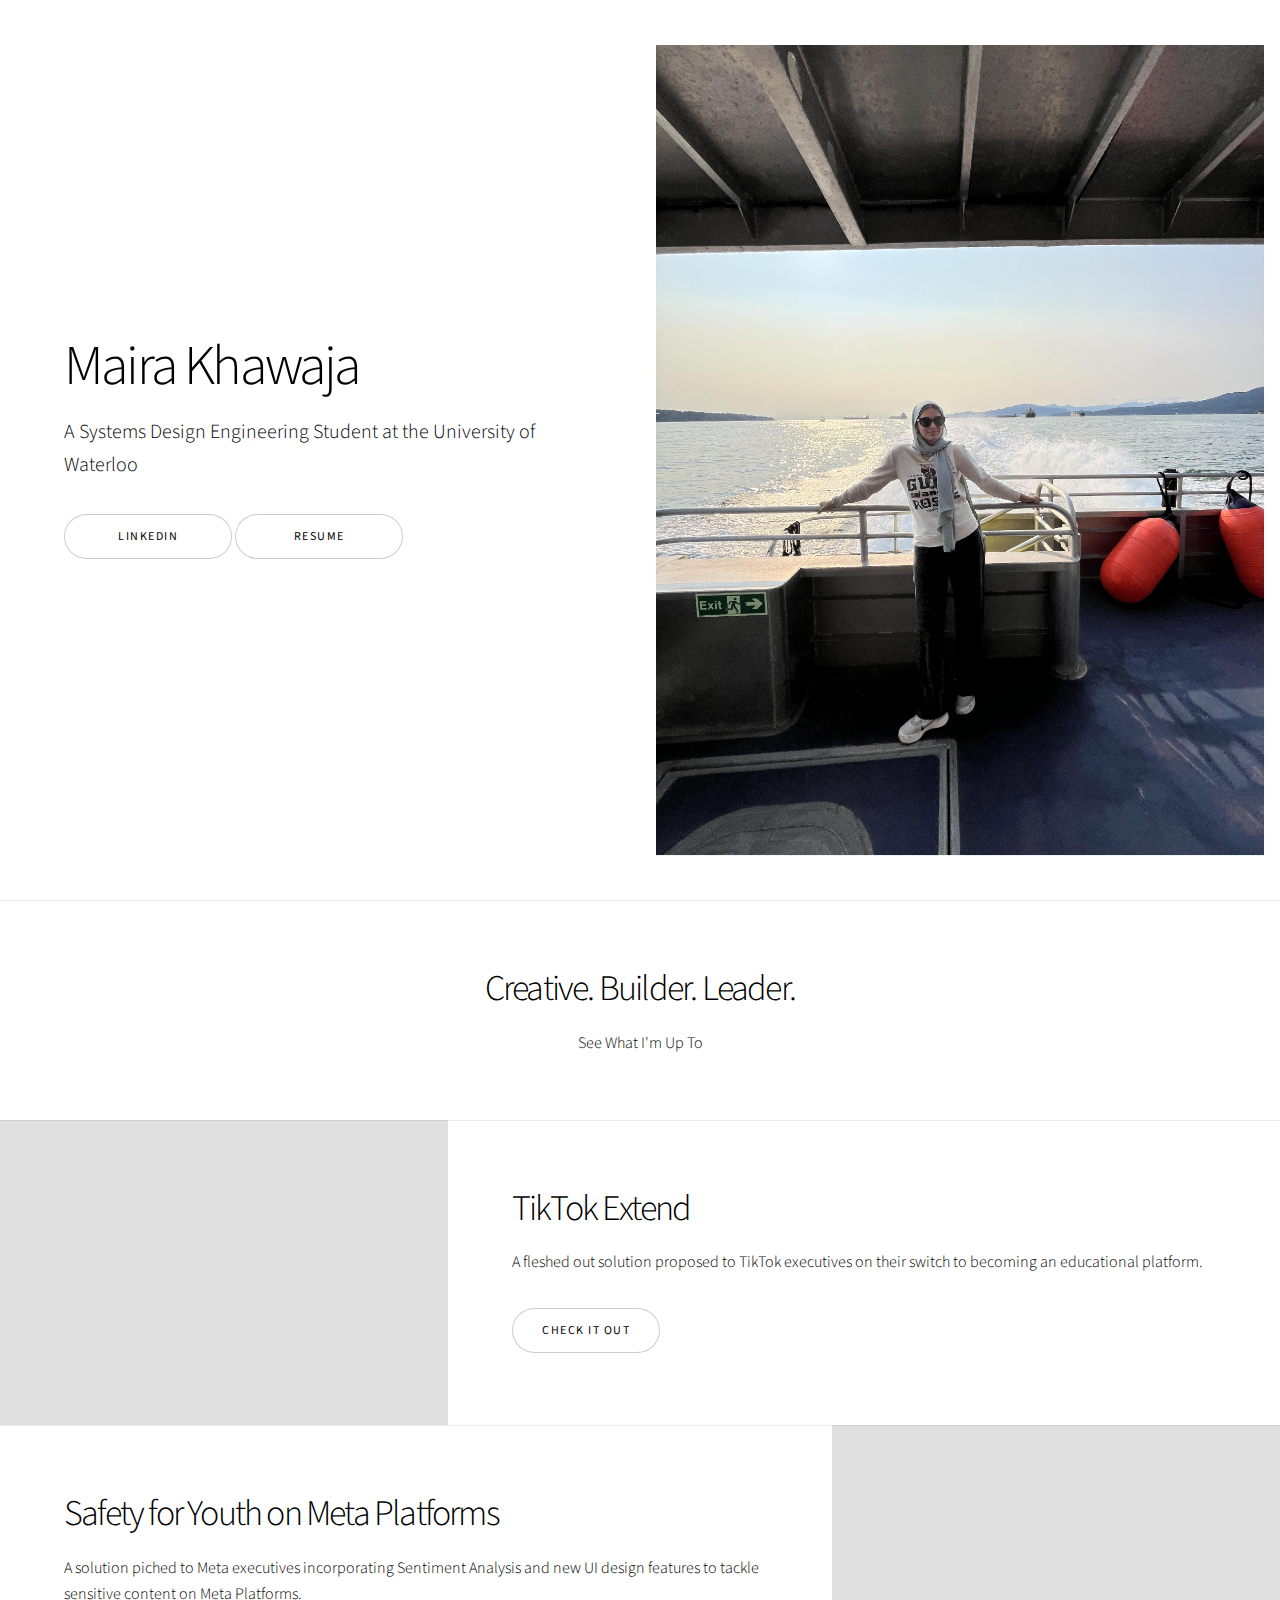
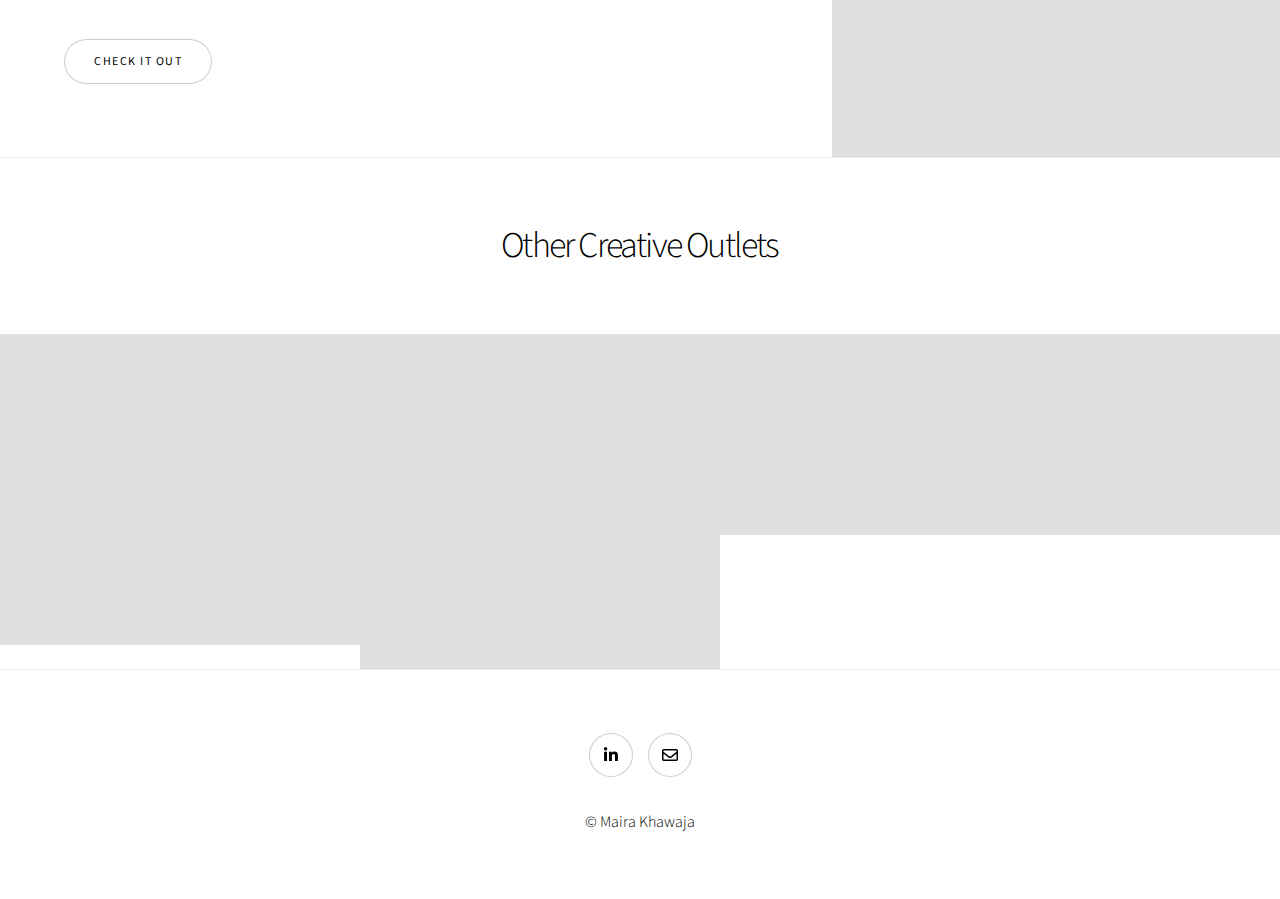
==== commit 84c894d6: "Updated website" ====
--- a/index.html
+++ b/index.html
@@ -21,23 +21,10 @@
 					<section class="banner style1 orient-left content-align-left image-position-right fullscreen onload-image-fade-in onload-content-fade-right">
 						<div class="content">
 							<h1>Maira Khawaja</h1>
-							<p class="major">A (modular, highly tweakable) responsive one-page template designed by <a href="https://html5up.net">HTML5 UP</a> and released for free under the <a href="https://html5up.net/license">Creative Commons</a>.</p>
+							<p class="major">A Systems Design Engineering Student at the University of Waterloo</p>
 							<ul class="actions stacked">
-								<li><a href="#first" class="button big wide smooth-scroll-middle">Get Started</a></li>
-							</ul>
-						</div>
-						<div class="image">
-							<img src="images/banner.jpg" alt="" />
-						</div>
-					</section>
-
-				<!-- Two -->
-					<section class="spotlight style1 orient-right content-align-left image-position-center onscroll-image-fade-in" id="first">
-						<div class="content">
-							<h2>Magna etiam feugiat</h2>
-							<p>Lorem ipsum dolor sit amet, consectetur adipiscing elit. Morbi id ante sed ex pharetra lacinia sit amet vel massa. Donec facilisis laoreet nulla eu bibendum. Donec ut ex risus. Fusce lorem lectus, pharetra pretium massa et, hendrerit vestibulum odio lorem ipsum dolor sit amet.</p>
-							<ul class="actions stacked">
-								<li><a href="#" class="button">Learn More</a></li>
+								<li><a target="_blank" href="https://www.linkedin.com/in/maira-khawaja-0ba34a267/" class="button big wide smooth-scroll-middle">Linkedin</a>
+									<a target="_blank" href="https://www.canva.com/design/DAGBCvjoRjI/qAC7-fnSEXphEty2whVoWw/view?utm_content=DAGBCvjoRjI&utm_campaign=designshare&utm_medium=link&utm_source=editor" class="button big wide smooth-scroll-middle">Resume</a></li>
 							</ul>
 						</div>
 						<div class="image">
@@ -45,70 +32,83 @@
 						</div>
 					</section>
 
+					<!-- Two -->
+					<section class="wrapper style1 align-center">
+						<div class="inner">
+							<h2>Creative. Builder. Leader.</h2>
+							<p class="">See What I'm Up To</p>
+						</div>
+					</section>
+
 				<!-- Three -->
-					<section class="spotlight style1 orient-left content-align-left image-position-center onscroll-image-fade-in">
+					<section class="spotlight style1 orient-right content-align-left image-position-center onscroll-image-fade-in" id="first">
 						<div class="content">
-							<h2>Tempus adipiscing</h2>
-							<p>Lorem ipsum dolor sit amet, consectetur adipiscing elit. Morbi id ante sed ex pharetra lacinia sit amet vel massa. Donec facilisis laoreet nulla eu bibendum. Donec ut ex risus. Fusce lorem lectus, pharetra pretium massa et, hendrerit vestibulum odio lorem ipsum dolor sit amet.</p>
+						 <h2>TikTok Extend</h2>
+							<p>A fleshed out solution proposed to TikTok executives on their switch to becoming an educational platform.</p>
 							<ul class="actions stacked">
-								<li><a href="#" class="button">Learn More</a></li>
+								<li><a target="_blank" href="https://www.canva.com/design/DAF_IS5ivbg/Iv7AGCCtDe-hvIV1_js0mQ/view?utm_content=DAF_IS5ivbg&utm_campaign=designshare&utm_medium=link&utm_source=editor" class="button">Check it out</a></li>
+								  </a>
 							</ul>
 						</div>
-						<div class="image">
-							<img src="images/spotlight02.jpg" alt="" />
+							<div class="image">
+							<a target="_blank" href="https://www.canva.com/design/DAF_IS5ivbg/Iv7AGCCtDe-hvIV1_js0mQ/view?utm_content=DAF_IS5ivbg&utm_campaign=designshare&utm_medium=link&utm_source=editor">
+							<img src="images/gallery/thumbs/02.jpg" alt="A photo of tiktok deck"/>
+							</a> 
 						</div>
 					</section>
 
 				<!-- Four -->
-					<section class="spotlight style1 orient-right content-align-left image-position-center onscroll-image-fade-in">
+					<section class="spotlight style1 orient-left content-align-left image-position-center onscroll-image-fade-in">
 						<div class="content">
-							<h2>Pharetra etiam nulla</h2>
-							<p>Lorem ipsum dolor sit amet, consectetur adipiscing elit. Morbi id ante sed ex pharetra lacinia sit amet vel massa. Donec facilisis laoreet nulla eu bibendum. Donec ut ex risus. Fusce lorem lectus, pharetra pretium massa et, hendrerit vestibulum odio lorem ipsum dolor sit amet.</p>
+							<h2>Safety for Youth on Meta Platforms</h2>
+							<p> A solution piched to Meta executives incorporating Sentiment Analysis and new UI design features to tackle sensitive content on Meta Platforms.</p>
 							<ul class="actions stacked">
-								<li><a href="#" class="button">Learn More</a></li>
+								<li><a target="_blank" href="https://drive.google.com/file/d/1LSer0Fg7Jsz0cfxKdGN4XkP6RQ5nyRYR/view?usp=sharing" class="button">Check it out</a></li>
 							</ul>
 						</div>
 						<div class="image">
-							<img src="images/spotlight03.jpg" alt="" />
+							<a target="_blank" href="https://drive.google.com/file/d/1LSer0Fg7Jsz0cfxKdGN4XkP6RQ5nyRYR/view?usp=sharing">
+								<img src="images/gallery/thumbs/04.jpg" alt="A photo of meta deck"/>
+							</a>
 						</div>
 					</section>
 
 				<!-- Five -->
 					<section class="wrapper style1 align-center">
 						<div class="inner">
-							<h2>Massa sed condimentum</h2>
-							<p>Lorem ipsum dolor sit amet, consectetur adipiscing elit. Morbi id ante sed ex pharetra lacinia sit amet vel massa. Donec facilisis laoreet nulla eu bibendum. Donec ut ex risus. Fusce lorem lectus, pharetra pretium massa et, hendrerit vestibulum odio lorem ipsum.</p>
+							<h2>Other Creative Outlets</h2>
+							<p></p>
 						</div>
 
 						<!-- Gallery -->
 							<div class="gallery style2 medium lightbox onscroll-fade-in">
 								<article>
-									<a href="images/gallery/fulls/01.jpg" class="image">
+									<a href="images/gallery/thumbs/01.jpg" class="image">
 										<img src="images/gallery/thumbs/01.jpg" alt="" />
 									</a>
 									<div class="caption">
-										<h3>Ipsum Dolor</h3>
-										<p>Lorem ipsum dolor amet, consectetur magna etiam elit. Etiam sed ultrices.</p>
+										<h3>Instagram Mockup</h3>
+										<p>Currently replicating the Instagram UI with mockups and wireframes</p>
+										<ul class="actions fixed">
+											<li><span class="button small" >Details</span></li>
+										</ul>
+									</div>
+								</article>
+								<article>
+									<a href="images/gallery/thumbs/03.jpg" class="image">
+										<img src="images/gallery/thumbs/03.jpg" alt="" />
+									</a>
+									<div class="caption">
+										<h3>Founder of Noorish Kakes</h3>
+										<p>Provincially registered Noorish Kakes, a custom cake bakery accomodating food restrictions such as Gluten or Dairy free.</p>
 										<ul class="actions fixed">
 											<li><span class="button small">Details</span></li>
 										</ul>
 									</div>
 								</article>
 								<article>
-									<a href="images/gallery/fulls/02.jpg" class="image">
-										<img src="images/gallery/thumbs/02.jpg" alt="" />
-									</a>
-									<div class="caption">
-										<h3>Feugiat Lorem</h3>
-										<p>Lorem ipsum dolor amet, consectetur magna etiam elit. Etiam sed ultrices.</p>
-										<ul class="actions fixed">
-											<li><span class="button small">Details</span></li>
-										</ul>
-									</div>
-								</article>
-								<article>
-									<a href="images/gallery/fulls/03.jpg" class="image">
-										<img src="images/gallery/thumbs/03.jpg" alt="" />
+									<a href="images/gallery/fulls/04.jpg" class="image">
+										<img src="images/gallery/thumbs/04.jpg" alt="" />
 									</a>
 									<div class="caption">
 										<h3>Magna Amet</h3>
@@ -142,202 +142,18 @@
 										</ul>
 									</div>
 								</article>
-								<article>
-									<a href="images/gallery/fulls/06.jpg" class="image">
-										<img src="images/gallery/thumbs/06.jpg" alt="" />
-									</a>
-									<div class="caption">
-										<h3>Sed Tempus</h3>
-										<p>Lorem ipsum dolor amet, consectetur magna etiam elit. Etiam sed ultrices.</p>
-										<ul class="actions fixed">
-											<li><span class="button small">Details</span></li>
-										</ul>
-									</div>
-								</article>
-								<article>
-									<a href="images/gallery/fulls/07.jpg" class="image">
-										<img src="images/gallery/thumbs/07.jpg" alt="" />
-									</a>
-									<div class="caption">
-										<h3>Ipsum Lorem</h3>
-										<p>Lorem ipsum dolor amet, consectetur magna etiam elit. Etiam sed ultrices.</p>
-										<ul class="actions fixed">
-											<li><span class="button small">Details</span></li>
-										</ul>
-									</div>
-								</article>
-								<article>
-									<a href="images/gallery/fulls/08.jpg" class="image">
-										<img src="images/gallery/thumbs/08.jpg" alt="" />
-									</a>
-									<div class="caption">
-										<h3>Magna Risus</h3>
-										<p>Lorem ipsum dolor amet, consectetur magna etiam elit. Etiam sed ultrices.</p>
-										<ul class="actions fixed">
-											<li><span class="button small">Details</span></li>
-										</ul>
-									</div>
-								</article>
-								<article>
-									<a href="images/gallery/fulls/09.jpg" class="image">
-										<img src="images/gallery/thumbs/09.jpg" alt="" />
-									</a>
-									<div class="caption">
-										<h3>Tempus Dolor</h3>
-										<p>Lorem ipsum dolor amet, consectetur magna etiam elit. Etiam sed ultrices.</p>
-										<ul class="actions fixed">
-											<li><span class="button small">Details</span></li>
-										</ul>
-									</div>
-								</article>
-								<article>
-									<a href="images/gallery/fulls/10.jpg" class="image">
-										<img src="images/gallery/thumbs/10.jpg" alt="" />
-									</a>
-									<div class="caption">
-										<h3>Sed Etiam</h3>
-										<p>Lorem ipsum dolor amet, consectetur magna etiam elit. Etiam sed ultrices.</p>
-										<ul class="actions fixed">
-											<li><span class="button small">Details</span></li>
-										</ul>
-									</div>
-								</article>
-								<article>
-									<a href="images/gallery/fulls/11.jpg" class="image">
-										<img src="images/gallery/thumbs/11.jpg" alt="" />
-									</a>
-									<div class="caption">
-										<h3>Magna Lorem</h3>
-										<p>Lorem ipsum dolor amet, consectetur magna etiam elit. Etiam sed ultrices.</p>
-										<ul class="actions fixed">
-											<li><span class="button small">Details</span></li>
-										</ul>
-									</div>
-								</article>
-								<article>
-									<a href="images/gallery/fulls/12.jpg" class="image">
-										<img src="images/gallery/thumbs/12.jpg" alt="" />
-									</a>
-									<div class="caption">
-										<h3>Ipsum Dolor</h3>
-										<p>Lorem ipsum dolor amet, consectetur magna etiam elit. Etiam sed ultrices.</p>
-										<ul class="actions fixed">
-											<li><span class="button small">Details</span></li>
-										</ul>
-									</div>
-								</article>
 							</div>
 
-					</section>
-
-				<!-- Six -->
-					<section class="wrapper style1 align-center">
-						<div class="inner">
-							<h2>Ipsum sed consequat</h2>
-							<p>Lorem ipsum dolor sit amet, consectetur adipiscing elit. Morbi id ante sed ex pharetra lacinia sit amet vel massa. Donec facilisis laoreet nulla eu bibendum. Donec ut ex risus. Fusce lorem lectus, pharetra pretium massa et, hendrerit vestibulum odio lorem ipsum.</p>
-							<div class="items style1 medium onscroll-fade-in">
-								<section>
-									<span class="icon style2 major fa-gem"></span>
-									<h3>Lorem</h3>
-									<p>Lorem ipsum dolor sit amet, consectetur adipiscing elit. Morbi dui turpis, cursus eget orci amet aliquam congue semper. Etiam eget ultrices risus nec tempor elit.</p>
-								</section>
-								<section>
-									<span class="icon solid style2 major fa-save"></span>
-									<h3>Ipsum</h3>
-									<p>Lorem ipsum dolor sit amet, consectetur adipiscing elit. Morbi dui turpis, cursus eget orci amet aliquam congue semper. Etiam eget ultrices risus nec tempor elit.</p>
-								</section>
-								<section>
-									<span class="icon solid style2 major fa-chart-bar"></span>
-									<h3>Dolor</h3>
-									<p>Lorem ipsum dolor sit amet, consectetur adipiscing elit. Morbi dui turpis, cursus eget orci amet aliquam congue semper. Etiam eget ultrices risus nec tempor elit.</p>
-								</section>
-								<section>
-									<span class="icon solid style2 major fa-wifi"></span>
-									<h3>Amet</h3>
-									<p>Lorem ipsum dolor sit amet, consectetur adipiscing elit. Morbi dui turpis, cursus eget orci amet aliquam congue semper. Etiam eget ultrices risus nec tempor elit.</p>
-								</section>
-								<section>
-									<span class="icon solid style2 major fa-cog"></span>
-									<h3>Magna</h3>
-									<p>Lorem ipsum dolor sit amet, consectetur adipiscing elit. Morbi dui turpis, cursus eget orci amet aliquam congue semper. Etiam eget ultrices risus nec tempor elit.</p>
-								</section>
-								<section>
-									<span class="icon style2 major fa-paper-plane"></span>
-									<h3>Tempus</h3>
-									<p>Lorem ipsum dolor sit amet, consectetur adipiscing elit. Morbi dui turpis, cursus eget orci amet aliquam congue semper. Etiam eget ultrices risus nec tempor elit.</p>
-								</section>
-								<section>
-									<span class="icon solid style2 major fa-desktop"></span>
-									<h3>Aliquam</h3>
-									<p>Lorem ipsum dolor sit amet, consectetur adipiscing elit. Morbi dui turpis, cursus eget orci amet aliquam congue semper. Etiam eget ultrices risus nec tempor elit.</p>
-								</section>
-								<section>
-									<span class="icon solid style2 major fa-sync-alt"></span>
-									<h3>Elit</h3>
-									<p>Lorem ipsum dolor sit amet, consectetur adipiscing elit. Morbi dui turpis, cursus eget orci amet aliquam congue semper. Etiam eget ultrices risus nec tempor elit.</p>
-								</section>
-								<section>
-									<span class="icon solid style2 major fa-hashtag"></span>
-									<h3>Morbi</h3>
-									<p>Lorem ipsum dolor sit amet, consectetur adipiscing elit. Morbi dui turpis, cursus eget orci amet aliquam congue semper. Etiam eget ultrices risus nec tempor elit.</p>
-								</section>
-								<section>
-									<span class="icon solid style2 major fa-bolt"></span>
-									<h3>Turpis</h3>
-									<p>Lorem ipsum dolor sit amet, consectetur adipiscing elit. Morbi dui turpis, cursus eget orci amet aliquam congue semper. Etiam eget ultrices risus nec tempor elit.</p>
-								</section>
-								<section>
-									<span class="icon solid style2 major fa-envelope"></span>
-									<h3>Ultrices</h3>
-									<p>Lorem ipsum dolor sit amet, consectetur adipiscing elit. Morbi dui turpis, cursus eget orci amet aliquam congue semper. Etiam eget ultrices risus nec tempor elit.</p>
-								</section>
-								<section>
-									<span class="icon solid style2 major fa-leaf"></span>
-									<h3>Risus</h3>
-									<p>Lorem ipsum dolor sit amet, consectetur adipiscing elit. Morbi dui turpis, cursus eget orci amet aliquam congue semper. Etiam eget ultrices risus nec tempor elit.</p>
-								</section>
-							</div>
-						</div>
-					</section>
-
-				<!-- Seven -->
-					<section class="wrapper style1 align-center">
-						<div class="inner medium">
-							<h2>Get in touch</h2>
-							<form method="post" action="#">
-								<div class="fields">
-									<div class="field half">
-										<label for="name">Name</label>
-										<input type="text" name="name" id="name" value="" />
-									</div>
-									<div class="field half">
-										<label for="email">Email</label>
-										<input type="email" name="email" id="email" value="" />
-									</div>
-									<div class="field">
-										<label for="message">Message</label>
-										<textarea name="message" id="message" rows="6"></textarea>
-									</div>
-								</div>
-								<ul class="actions special">
-									<li><input type="submit" name="submit" id="submit" value="Send Message" /></li>
-								</ul>
-							</form>
-
-						</div>
 					</section>
 
 				<!-- Footer -->
 					<footer class="wrapper style1 align-center">
 						<div class="inner">
 							<ul class="icons">
-								<li><a href="#" class="icon brands style2 fa-twitter"><span class="label">Twitter</span></a></li>
-								<li><a href="#" class="icon brands style2 fa-facebook-f"><span class="label">Facebook</span></a></li>
-								<li><a href="#" class="icon brands style2 fa-instagram"><span class="label">Instagram</span></a></li>
-								<li><a href="#" class="icon brands style2 fa-linkedin-in"><span class="label">LinkedIn</span></a></li>
-								<li><a href="#" class="icon style2 fa-envelope"><span class="label">Email</span></a></li>
+								<li><a href="https://www.linkedin.com/in/maira-khawaja-0ba34a267/" class="icon brands style2 fa-linkedin-in"><span class="label">LinkedIn</span></a></li>
+								<li><a href=mailto:“maira.khawajaa@gmail.com” class="icon style2 fa-envelope"><span class="label">Email</span></a></li>
 							</ul>
-							<p>&copy; Untitled. Design: <a href="https://html5up.net">HTML5 UP</a>.</p>
+							<p>&copy; Maira Khawaja </a></p>
 						</div>
 					</footer>
 
--- a/assets/css/main.css
+++ b/assets/css/main.css
@@ -1,10 +1,10 @@
 @import url(fontawesome-all.min.css);
 @import url("https://fonts.googleapis.com/css?family=Source+Sans+Pro:300,300i,400,400i");
 
-/*
-	Story by HTML5 UP
-	html5up.net | @ajlkn
-	Free for personal and commercial use under the CCA 3.0 license (html5up.net/license)
+/*
+	Story by HTML5 UP
+	html5up.net | @ajlkn
+	Free for personal and commercial use under the CCA 3.0 license (html5up.net/license)
 */
 
 html, body, div, span, applet, object,
@@ -206,6 +206,7 @@
 	h1 {
 		font-size: 3.5rem;
 		line-height: 1.2;
+		color: #1ebdd1;
 	}
 
 	h2 {
@@ -325,6 +326,9 @@
 
 		a:hover {
 			color: #47D3E5;
+		}
+		<title :hover> {
+			color:#1ebdd1;
 		}
 
 	strong, b {
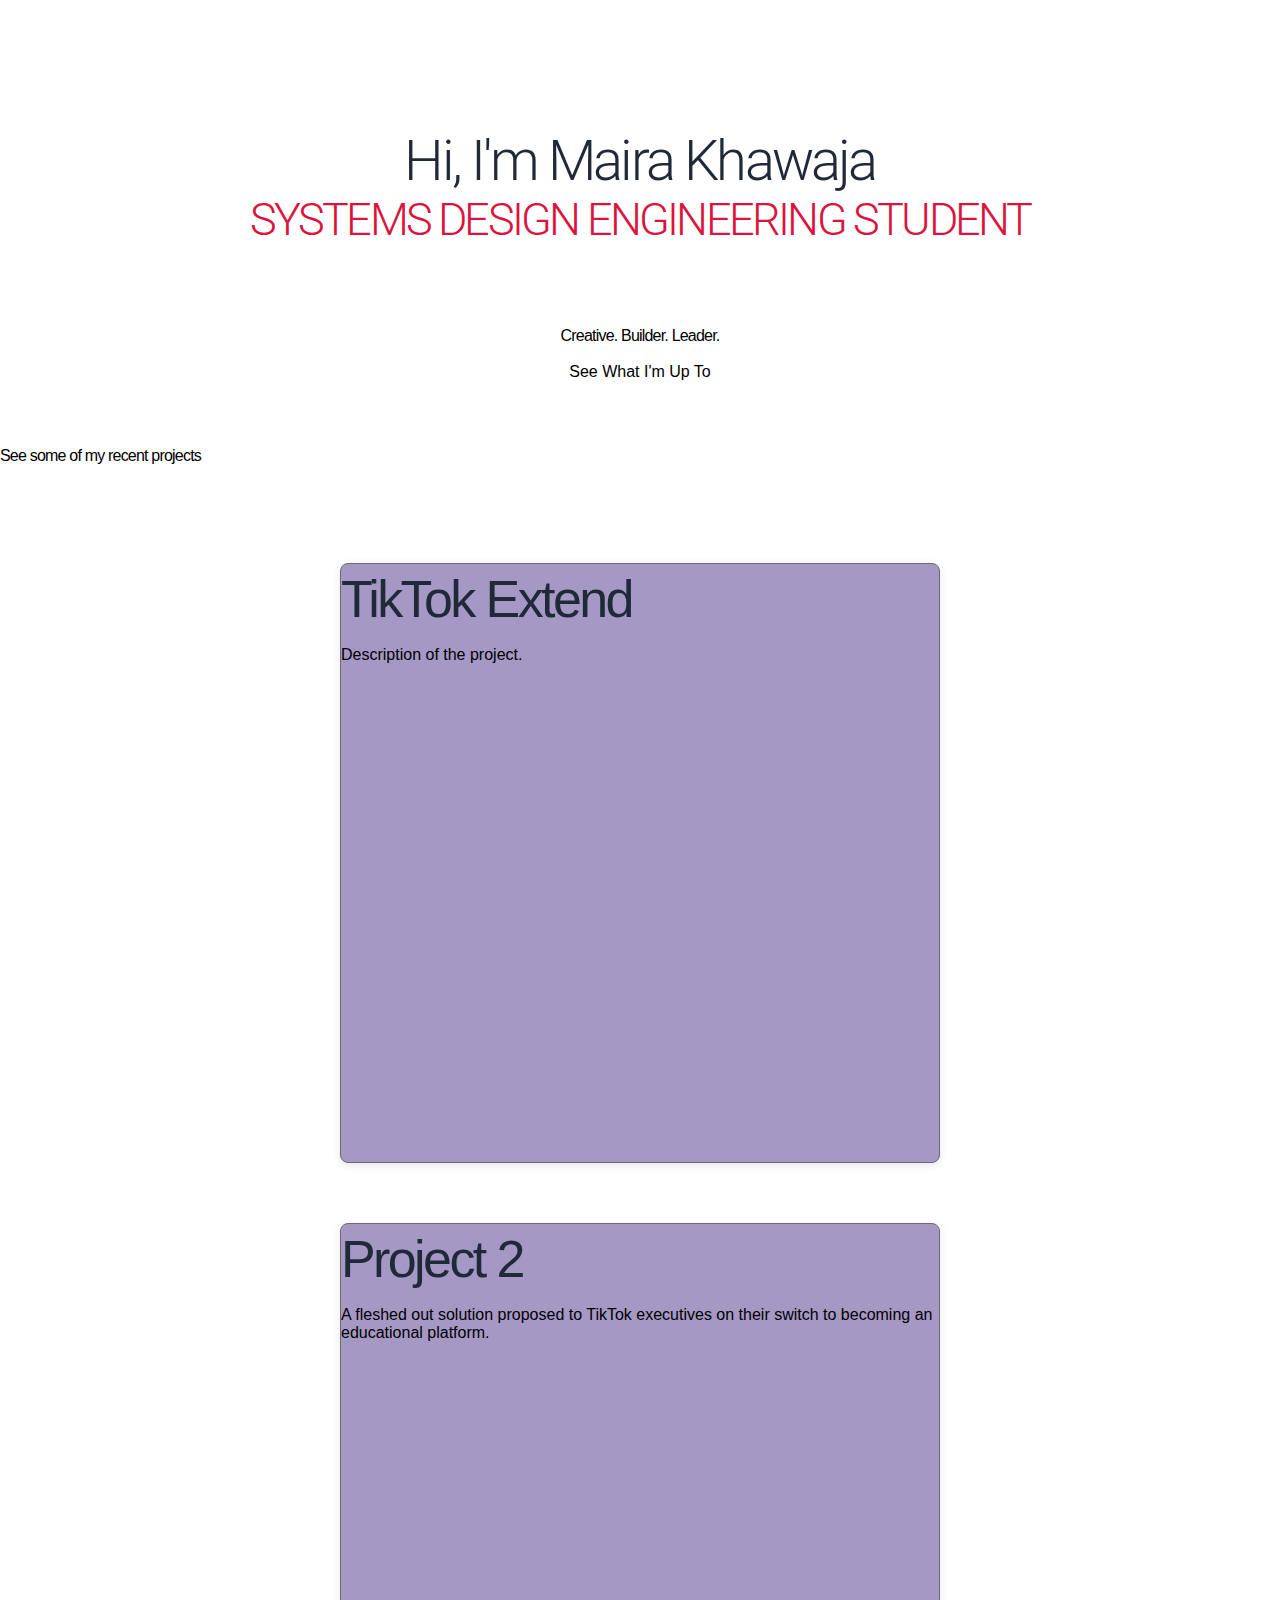
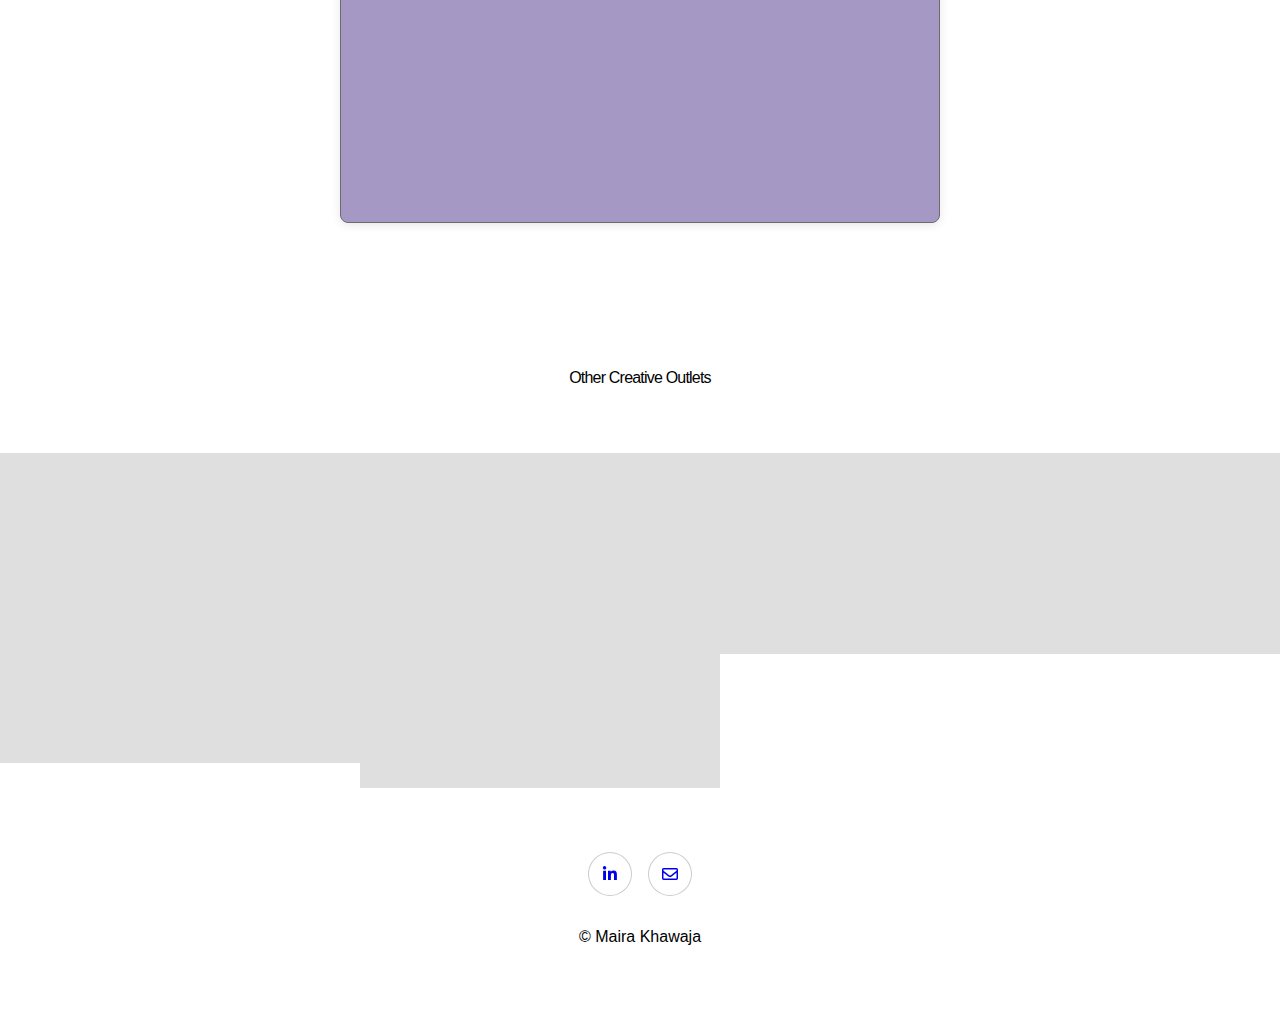
==== commit b98b59b5: "testing" ====
--- a/index.html
+++ b/index.html
@@ -6,21 +6,43 @@
 -->
 <html>
 	<head>
+		<link href="https://fonts.googleapis.com/css2?family=Roboto:wght@400;700&display=swap" rel="stylesheet">
 		<title>Maira Khawaja</title>
 		<meta charset="utf-8" />
 		<meta name="viewport" content="width=device-width, initial-scale=1, user-scalable=no" />
 		<link rel="stylesheet" href="assets/css/main.css" />
 		<noscript><link rel="stylesheet" href="assets/css/noscript.css" /></noscript>
+		<!-- Google tag (gtag.js) -->
+<script async src="https://www.googletagmanager.com/gtag/js?id=G-WH0TMZKFST"></script>
+<script>
+  window.dataLayer = window.dataLayer || [];
+  function gtag(){dataLayer.push(arguments);}
+  gtag('js', new Date());
+
+  gtag('config', 'G-WH0TMZKFST');
+</script>
+<link rel="Roboto" href="https://fonts.googleapis.com">
+<link rel="preconnect" href="https://fonts.gstatic.com" crossorigin>
+<link href="https://fonts.googleapis.com/css2?family=Montserrat:ital,wght@0,100..900;1,100..900&display=swap" rel="stylesheet">
 	</head>
 	<body class="is-preload">
 
+		<nav class="round-navbar" id="roundNavbar">
+			<ul>
+			<li><a href="#About">About</a></li>
+			<li><a href="#projects">Projects</a></li>
+			<li><a href="#contact">Contact</a></li>
+		</ul>
+		</nav>
+		<script src="scripts.js"></script>
+
 		<!-- Wrapper -->
-			<div id="wrapper" class="divided">
-
-				<!-- One -->
+			<div id="About" class="divided">
+
+				<!-- One 
 					<section class="banner style1 orient-left content-align-left image-position-right fullscreen onload-image-fade-in onload-content-fade-right">
 						<div class="content">
-							<h1>Maira Khawaja</h1>
+							<h1 class="title">Maira Khawaja</h1>
 							<p class="major">A Systems Design Engineering Student at the University of Waterloo</p>
 							<ul class="actions stacked">
 								<li><a target="_blank" href="https://www.linkedin.com/in/maira-khawaja-0ba34a267/" class="button big wide smooth-scroll-middle">Linkedin</a>
@@ -30,6 +52,22 @@
 						<div class="image">
 							<img src="images/spotlight01.jpg" alt="" />
 						</div>
+					</section> -->
+
+					<section>
+				 <div class="name">
+						<h1>
+						Hi, I'm Maira Khawaja
+						<div class="inner-headings">
+				
+							<span>
+								Systems Design Engineering Student <br />
+								Formula 1 Fan <br /> 
+								Business Owner <br /> 
+							</span>
+						</div>
+						</h1>
+				 </div>
 					</section>
 
 					<!-- Two -->
@@ -39,9 +77,26 @@
 							<p class="">See What I'm Up To</p>
 						</div>
 					</section>
-
-				<!-- Three -->
-					<section class="spotlight style1 orient-right content-align-left image-position-center onscroll-image-fade-in" id="first">
+ <h2>See some of my recent projects</h2> 
+
+					<section id="projects" class="projects">
+						<div class="projects-container">
+							<div class="project-card">
+								<h3>TikTok Extend</h3>
+								<p>Description of the project.</p>
+							</div>
+							<div class="project-card">
+								<h3>Project 2</h3>
+								<p>A fleshed out solution proposed to TikTok executives on their switch to becoming an educational platform.</p>
+							</div>
+							<!-- Add more projects -->
+						</div>
+						</div>
+					</section>
+					
+			
+				<!--Three
+					<section class="spotlight style1 orient-right content-align-left image-position-center onscroll-image-fade-in" id="projects">
 						<div class="content">
 						 <h2>TikTok Extend</h2>
 							<p>A fleshed out solution proposed to TikTok executives on their switch to becoming an educational platform.</p>
@@ -55,9 +110,9 @@
 							<img src="images/gallery/thumbs/02.jpg" alt="A photo of tiktok deck"/>
 							</a> 
 						</div>
-					</section>
-
-				<!-- Four -->
+					</section> -->
+
+				<!-- Four
 					<section class="spotlight style1 orient-left content-align-left image-position-center onscroll-image-fade-in">
 						<div class="content">
 							<h2>Safety for Youth on Meta Platforms</h2>
@@ -71,7 +126,8 @@
 								<img src="images/gallery/thumbs/04.jpg" alt="A photo of meta deck"/>
 							</a>
 						</div>
-					</section>
+					</section> 
+				-->
 
 				<!-- Five -->
 					<section class="wrapper style1 align-center">
--- a/assets/css/main.css
+++ b/assets/css/main.css
@@ -6,6 +6,7 @@
 	html5up.net | @ajlkn
 	Free for personal and commercial use under the CCA 3.0 license (html5up.net/license)
 */
+
 
 html, body, div, span, applet, object,
 iframe, h1, h2, h3, h4, h5, h6, p, blockquote,
@@ -29,8 +30,197 @@
 footer, header, hgroup, menu, nav, section {
 	display: block;}
 
-body {
+	
+	html {
+		scroll-behavior: smooth;
+	}
+	.title::before {  
+		transform: scaleX(0);
+		transform-origin: bottom right;
+	  }
+	  
+	  .title:hover::before {
+		transform: scaleX(1);
+		transform-origin: bottom left;
+	  }
+	  
+	  .title::before {
+		content: " ";
+		display: block;
+		position: absolute;
+		top: 0; right: 0; bottom: 0; left: 0;
+		inset: 0 0 0 0;
+		background: hsl(200, 93%, 84%);
+		z-index: -1;
+		transition: transform .9s ease;
+	  }
+	  
+	 .title {
+		position: relative;
+		font-size: 5rem;
+	  }
+	  
+	  
+	  @media (orientation: landscape) {
+		body {
+		  grid-auto-flow: column;
+		}
+	  } 
+
+ .name {
+	text-align: center;
+	font-size: 4.5rem;
+	font-family: "Roboto", sans-serif;
+	color: #f547c3cf;
+	padding-top: 10%;
+
+} 
+/*
+ body {
+  display: flex;
+  justify-content: center;
+  align-items: center;
+  height: 100vh;
+  background: #222;
+} 
+*/
+
+/* body {
 	line-height: 1;
+ background-image: url('images/gallery/jjj.jpg'); 
+  background-size: cover; 
+  background-repeat: no-repeat; 
+}
+with background image chosen */
+
+
+/* this is for the project cards, dont touch :( */
+ body {
+    font-family: sans-serif;
+    min-height: 200vh; /* Enough height to allow scrolling */
+	margin: 0;
+	padding: 0;
+
+} 
+.inner-headings {
+	border: 0px solid #ddd;
+	height: 50px;
+	line-height: 50px;
+	font-size: 45px;
+	text-transform: uppercase;
+	overflow: hidden;
+}
+
+.inner-headings span {
+    position: relative;
+    color: crimson;
+    animation: animation 10s ease infinite;
+}
+
+
+@keyframe animation {
+	0%,
+	100%{
+		top: 0;
+	}
+	20% {
+		top: 0;
+	}
+	25% {
+		top: -50px;
+	}
+	45% {
+		top: -50px;
+	}
+	50%{
+		top: -100px;
+	}
+	70%{
+		top: -100px;
+	}
+	75%{
+		top: -150px;
+	}
+	95%{
+		top: -150px;
+	}
+}
+
+
+
+.projects-container {
+	display: flex;
+	flex-wrap: wrap;
+	justify-content: center;
+  }
+  
+  .project-card {
+	background: #24037268;
+	border: 0.5px solid #6c6c6c;
+	width: 600px; /* Adjust percentage as needed */
+	height: 600px; /* Depending on the content, consider using 'auto' */
+	border-radius: 8px;
+	box-shadow: 0 2px 10px rgba(0, 0, 0, 0.1);
+	margin: 30px; /* Add some margin to space the cards out */
+  }
+  
+  .project-card h3 {
+	font-size: 3.25rem;
+	margin-bottom: 10px;
+  }
+
+.projects {
+	padding: 50px 20px;
+}
+
+.round-navbar {
+    position: fixed;
+    top: 50px; /* You can adjust this based on the height you want */
+    left: 50%;
+    transform: translateX(-50%);
+    background-color: rgba(18, 26, 58, 0.8);
+    border-radius: 50px;
+    padding: 10px 5px;
+	width: 400px;
+	height: 50px;
+	border: 1px solid #D1D5DB;
+    opacity: 0;
+    pointer-events: none; /* Disable interaction when not visible */
+    transition: opacity 0.5s ease;
+	z-index: 999;
+}
+
+.round-navbar ul {
+    list-style-type: none;
+    display: flex;
+    justify-content: space-around;
+}
+
+.round-navbar li a {
+    color: white;
+    text-decoration: none;
+   padding: 10px 15px; 
+    font-size: 18px;
+}
+
+.round-navbar:hover {
+    opacity: 1;
+    pointer-events: auto; /* Re-enable interaction */
+}
+
+.round-navbar ul li a:hover {
+    color: #ffffff; /* Hover effect */
+}
+
+.show {
+    opacity: 1;
+    pointer-events: auto;
+}
+
+/* Ensuring the nav disappears until hover or scroll up */
+.hide {
+    opacity: 0;
+    pointer-events: none;
 }
 
 ol, ul {
@@ -98,9 +288,9 @@
 		box-sizing: inherit;
 	}
 
-	body {
-		background: #ffffff;
-	}
+	/*body {
+		background: #F9FAFB;
+	} */
 
 		body.is-preload *, body.is-preload *:before, body.is-preload *:after {
 			-moz-animation: none !important;
@@ -150,14 +340,14 @@
 			}
 
 		}
-
-	body {
-		background-color: #ffffff;
-		color: #000000;
-	}
-
-	body, input, select, textarea {
-		font-family: "Source Sans Pro", Helvetica, sans-serif;
+/* this is to change the colour of the entire website */
+	/*body {
+		background-color: #F9FAFB;
+		color: #1F2937;
+	} */
+
+	 input, select, textarea {
+		font-family: sans-serif;
 		font-size: 1rem;
 		font-weight: 300;
 		line-height: 1.65;
@@ -202,16 +392,14 @@
 			color: inherit;
 			text-decoration: none;
 		}
-
-	h1 {
+		  
+
+ h1 {
 		font-size: 3.5rem;
 		line-height: 1.2;
-		color: #1ebdd1;
-	}
-
-	h2 {
-		font-size: 2.25rem;
-	}
+		color: #000000;
+	}
+
 
 	h3 {
 		font-size: 1.5rem;
@@ -246,6 +434,7 @@
 		font-style: italic;
 		margin: 0 0 2rem 0;
 		padding: 0.5rem 0 0.5rem 2rem;
+		
 	}
 
 	code {
@@ -317,39 +506,39 @@
 	}
 
 	input, select, textarea {
-		color: #000000;
+		color: #120D31;
 	}
 
 	a {
-		color: #000000;
+		color: ##1F2937;
 	}
 
 		a:hover {
-			color: #47D3E5;
+			color: #3B82F6;
 		}
 		<title :hover> {
-			color:#1ebdd1;
+			color:#1F2937;
 		}
 
 	strong, b {
-		color: #000000;
-	}
-
-	h1, h2, h3, h4, h5, h6 {
-		color: #000000;
+		color: #1F2937;
+	}
+
+	h1, h3, h4, h5, h6 {
+		color: #1F2937;
 	}
 
 	blockquote {
-		border-left-color: rgba(0, 0, 0, 0.2);
+		border-left-color: #D1D5DB;
 	}
 
 	code {
 		background: rgba(0, 0, 0, 0.05);
-		border-color: rgba(0, 0, 0, 0.2);
+		border-color: #D1D5DB;
 	}
 
 	hr {
-		border-bottom-color: rgba(0, 0, 0, 0.2);
+		border-bottom-color: #D1D5DB;
 	}
 
 /* Row */
@@ -2200,8 +2389,8 @@
 		input[type="button"]:hover,
 		button:hover,
 		.button:hover {
-			box-shadow: inset 0 0 0 1px #47D3E5;
-			color: #47D3E5 !important;
+			box-shadow: inset 0 0 0 1px #3B82F6;   /* changes button outline and button text color */
+			color: #3B82F6 !important;
 		}
 
 		input[type="submit"]:active,
@@ -2210,8 +2399,8 @@
 		button:active,
 		.button:active {
 			background-color: rgba(71, 211, 229, 0.2);
-			box-shadow: inset 0 0 0 1px #47D3E5;
-			color: #47D3E5 !important;
+			box-shadow: inset 0 0 0 1px #3B82F6;
+			color: #3B82F6 !important;
 		}
 
 		input[type="submit"].primary,
@@ -2229,7 +2418,7 @@
 			input[type="button"].primary:hover,
 			button.primary:hover,
 			.button.primary:hover {
-				background-color: #47D3E5;
+				background-color: #3B82F6;
 			}
 
 			input[type="submit"].primary:active,
@@ -2237,7 +2426,7 @@
 			input[type="button"].primary:active,
 			button.primary:active,
 			.button.primary:active {
-				background-color: #1ebdd1;
+				background-color: #3B82F6;
 			}
 
 /* Form */
@@ -2500,8 +2689,8 @@
 		input[type="url"]:focus,
 		select:focus,
 		textarea:focus {
-			border-color: #47D3E5;
-			box-shadow: 0 0 0 1px #47D3E5;
+			border-color: #3B82F6;
+			box-shadow: 0 0 0 1px #3B82F6;
 		}
 
 	select {
@@ -2532,8 +2721,8 @@
 
 	input[type="checkbox"]:focus + label:before,
 	input[type="radio"]:focus + label:before {
-		border-color: #47D3E5;
-		box-shadow: 0 0 0 1px #47D3E5;
+		border-color: #3B82F6;
+		box-shadow: 0 0 0 1px #3B82F6;
 	}
 
 	::-webkit-input-placeholder {
@@ -2619,14 +2808,14 @@
 	}
 
 	a.icon.style2:hover:before {
-		box-shadow: inset 0 0 0 1px #47D3E5;
-		color: #47D3E5;
+		box-shadow: inset 0 0 0 1px #3B82F6;
+		color: #3B82F6;
 	}
 
 	a.icon.style2:active:before {
 		background-color: rgba(71, 211, 229, 0.1);
-		box-shadow: inset 0 0 0 1px #47D3E5;
-		color: #47D3E5;
+		box-shadow: inset 0 0 0 1px #3B82F6;
+		color: #3B82F6;
 	}
 
 /* Image */
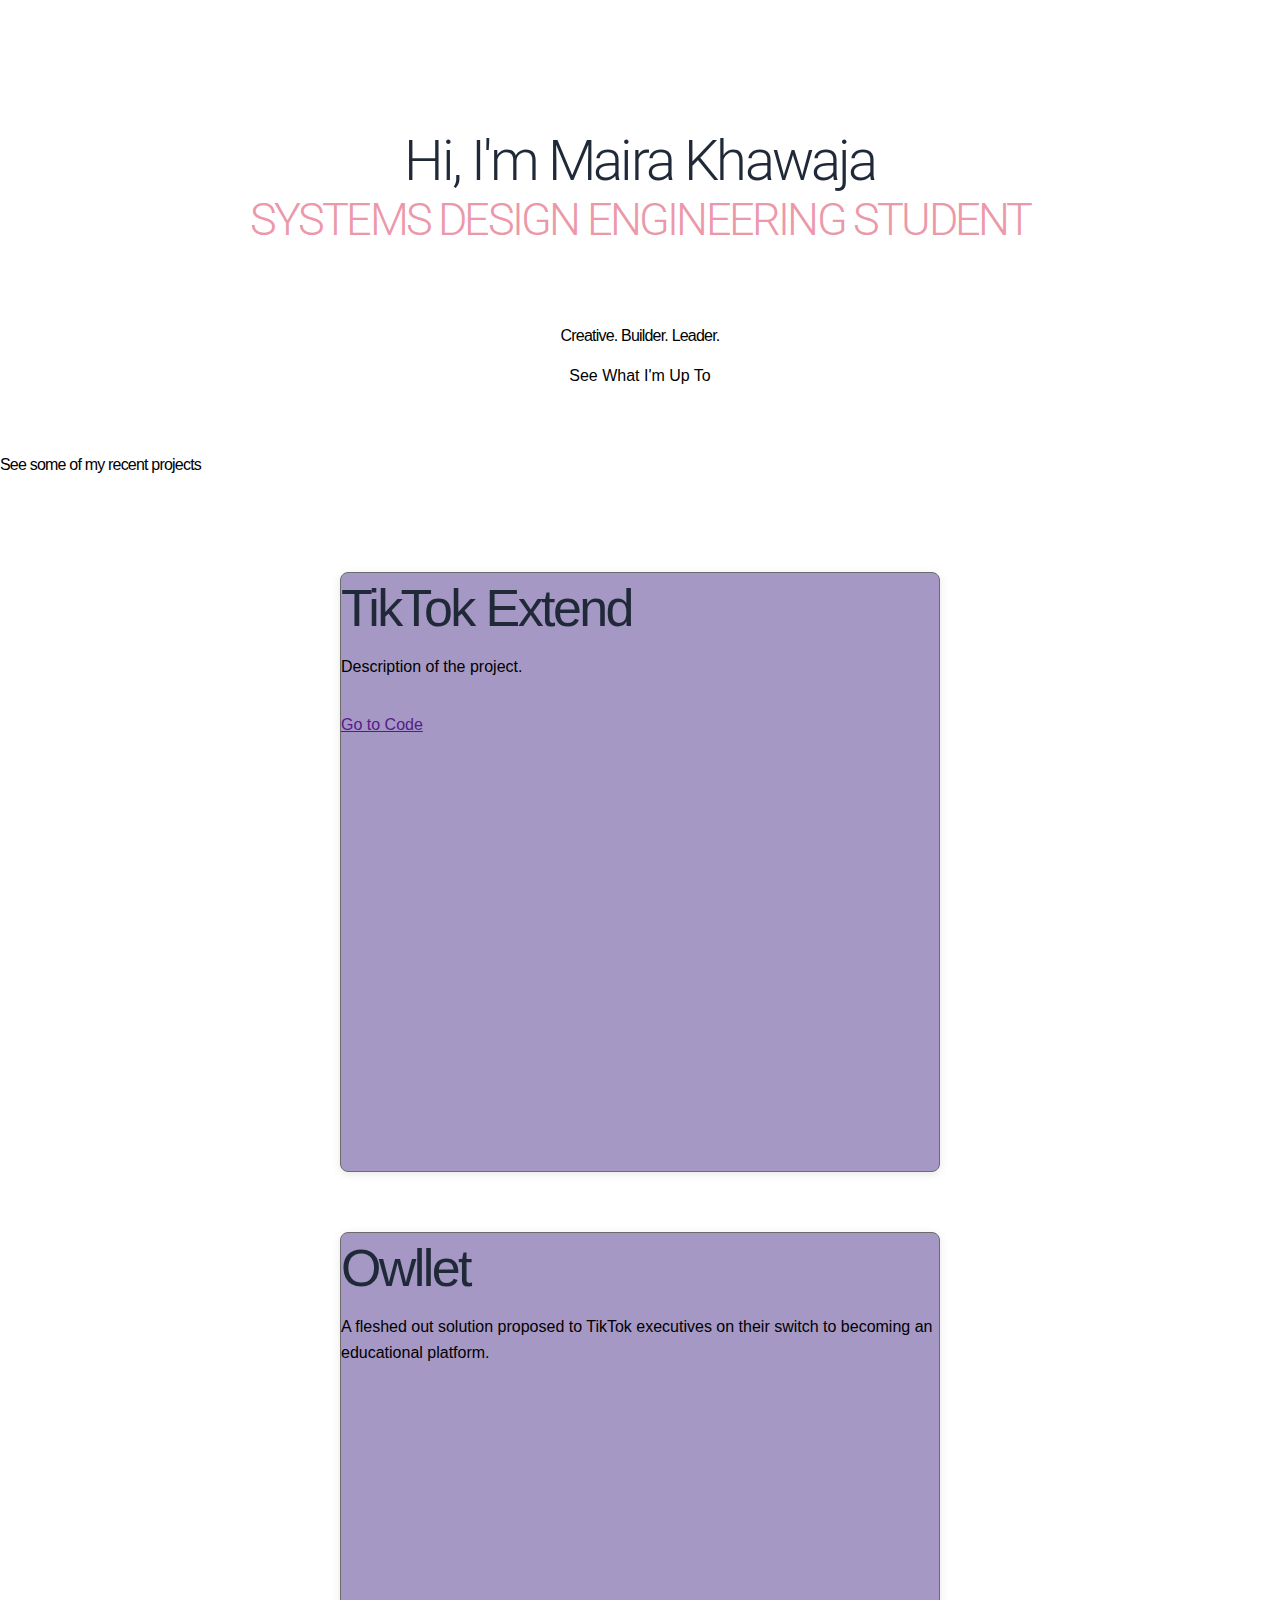
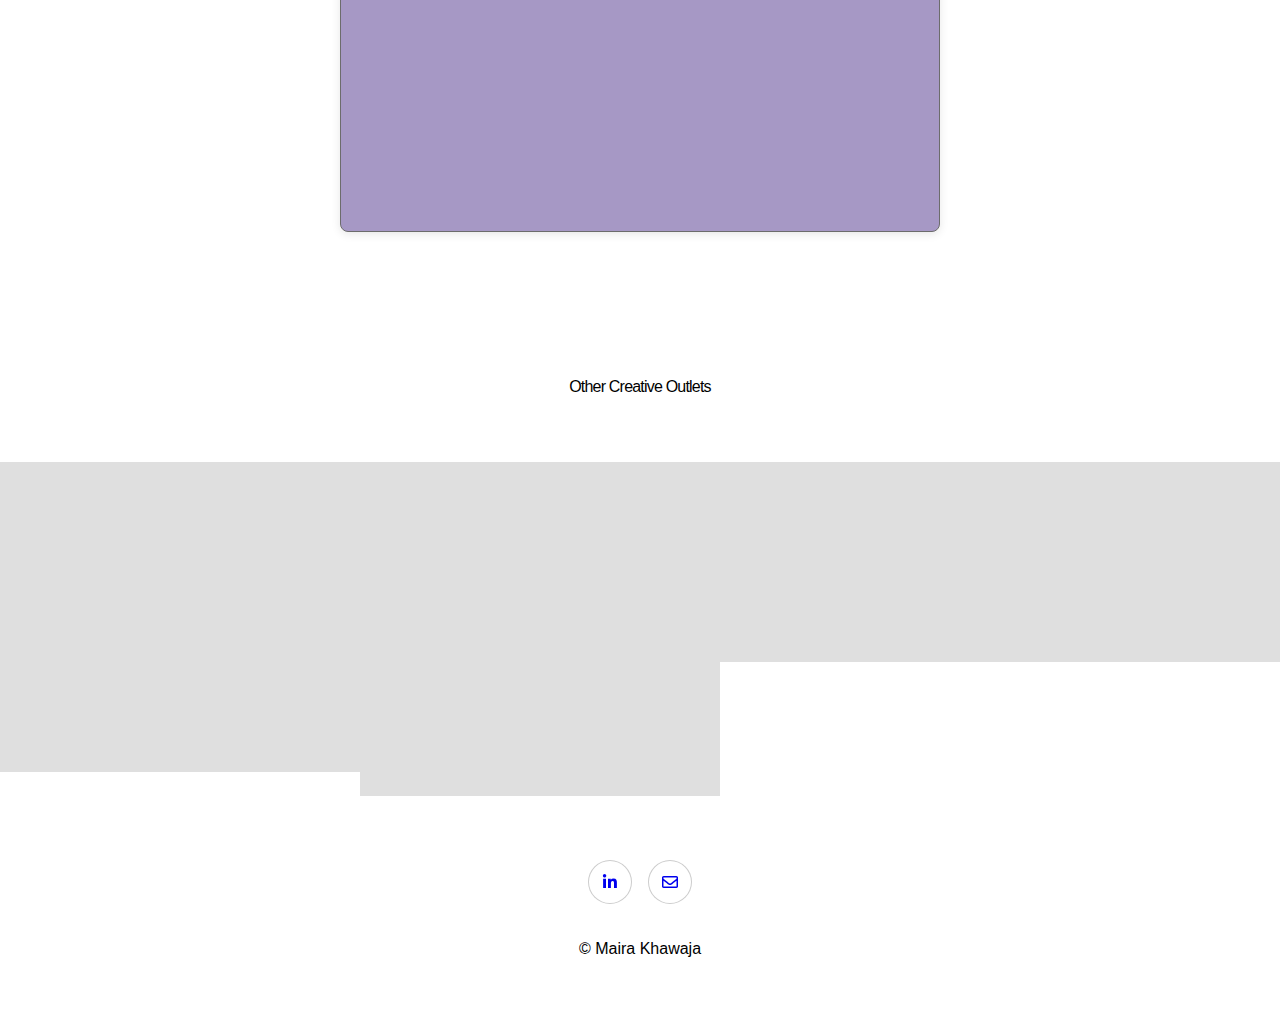
==== commit d62095cc: "test" ====
--- a/index.html
+++ b/index.html
@@ -59,7 +59,6 @@
 						<h1>
 						Hi, I'm Maira Khawaja
 						<div class="inner-headings">
-				
 							<span>
 								Systems Design Engineering Student <br />
 								Formula 1 Fan <br /> 
@@ -82,11 +81,14 @@
 					<section id="projects" class="projects">
 						<div class="projects-container">
 							<div class="project-card">
-								<h3>TikTok Extend</h3>
-								<p>Description of the project.</p>
+								<h3 class="project-title1">TikTok Extend</h3>
+								<p class="project-description"> Description of the project.</p>
+								<div class="project-link">
+									<a href="">Go to Code</a>
+								</div>
 							</div>
 							<div class="project-card">
-								<h3>Project 2</h3>
+								<h3>Owllet</h3>
 								<p>A fleshed out solution proposed to TikTok executives on their switch to becoming an educational platform.</p>
 							</div>
 							<!-- Add more projects -->
--- a/assets/css/main.css
+++ b/assets/css/main.css
@@ -73,29 +73,28 @@
 	font-family: "Roboto", sans-serif;
 	color: #f547c3cf;
 	padding-top: 10%;
-
 } 
-/*
- body {
+
+ /* {
   display: flex;
   justify-content: center;
   align-items: center;
   height: 100vh;
   background: #222;
-} 
-*/
-
-/* body {
+} */
+
+
+ body {
 	line-height: 1;
- background-image: url('images/gallery/jjj.jpg'); 
+ /* background-image: url('images/gallery/jjj.jpg'); */
   background-size: cover; 
   background-repeat: no-repeat; 
 }
-with background image chosen */
+with background image chosen 
 
 
 /* this is for the project cards, dont touch :( */
- body {
+ * {
     font-family: sans-serif;
     min-height: 200vh; /* Enough height to allow scrolling */
 	margin: 0;
@@ -108,17 +107,17 @@
 	line-height: 50px;
 	font-size: 45px;
 	text-transform: uppercase;
-	overflow: hidden;
+	 overflow: hidden; 
 }
 
 .inner-headings span {
     position: relative;
-    color: crimson;
-    animation: animation 10s ease infinite;
+    color: rgb(236, 152, 169);
+    animation: animation 8s ease infinite;
 }
 
 
-@keyframe animation {
+@keyframes animation {
 	0%,
 	100%{
 		top: 0;
@@ -346,7 +345,7 @@
 		color: #1F2937;
 	} */
 
-	 input, select, textarea {
+	 body, input, select, textarea {
 		font-family: sans-serif;
 		font-size: 1rem;
 		font-weight: 300;
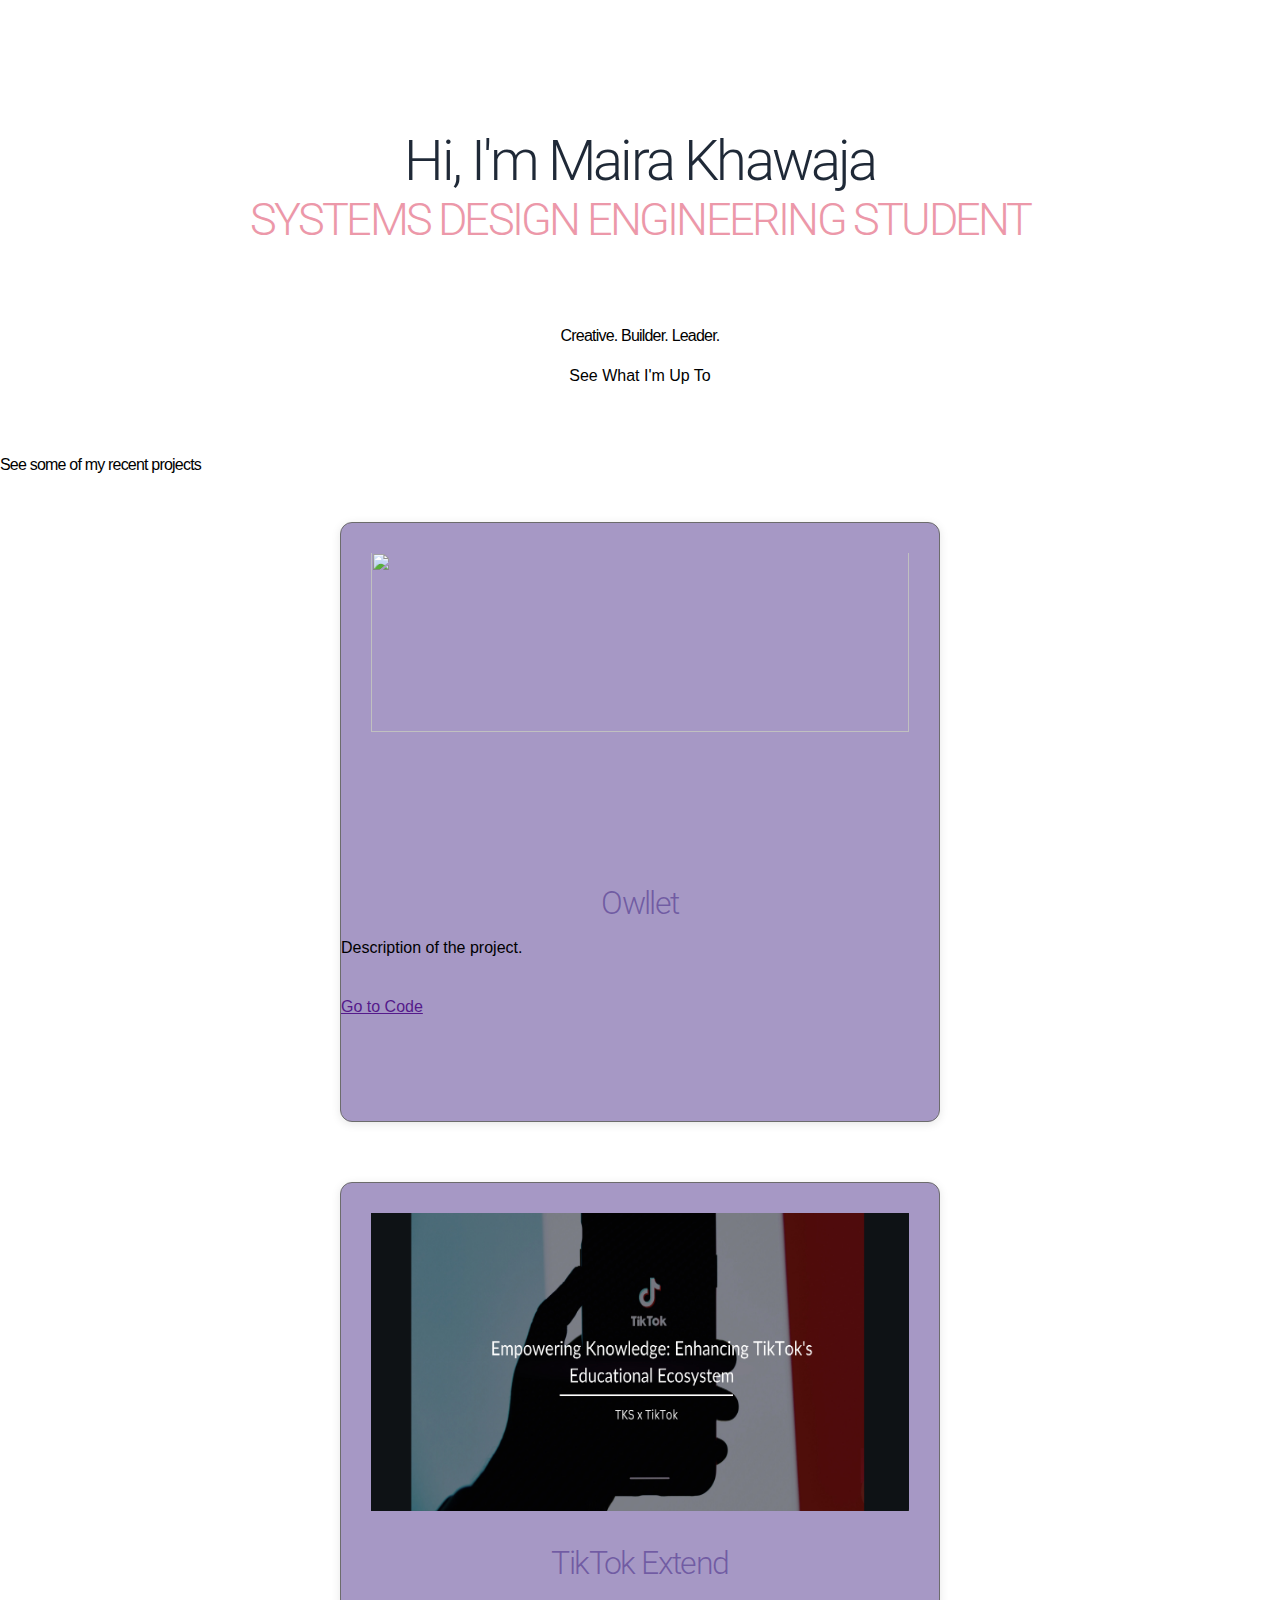
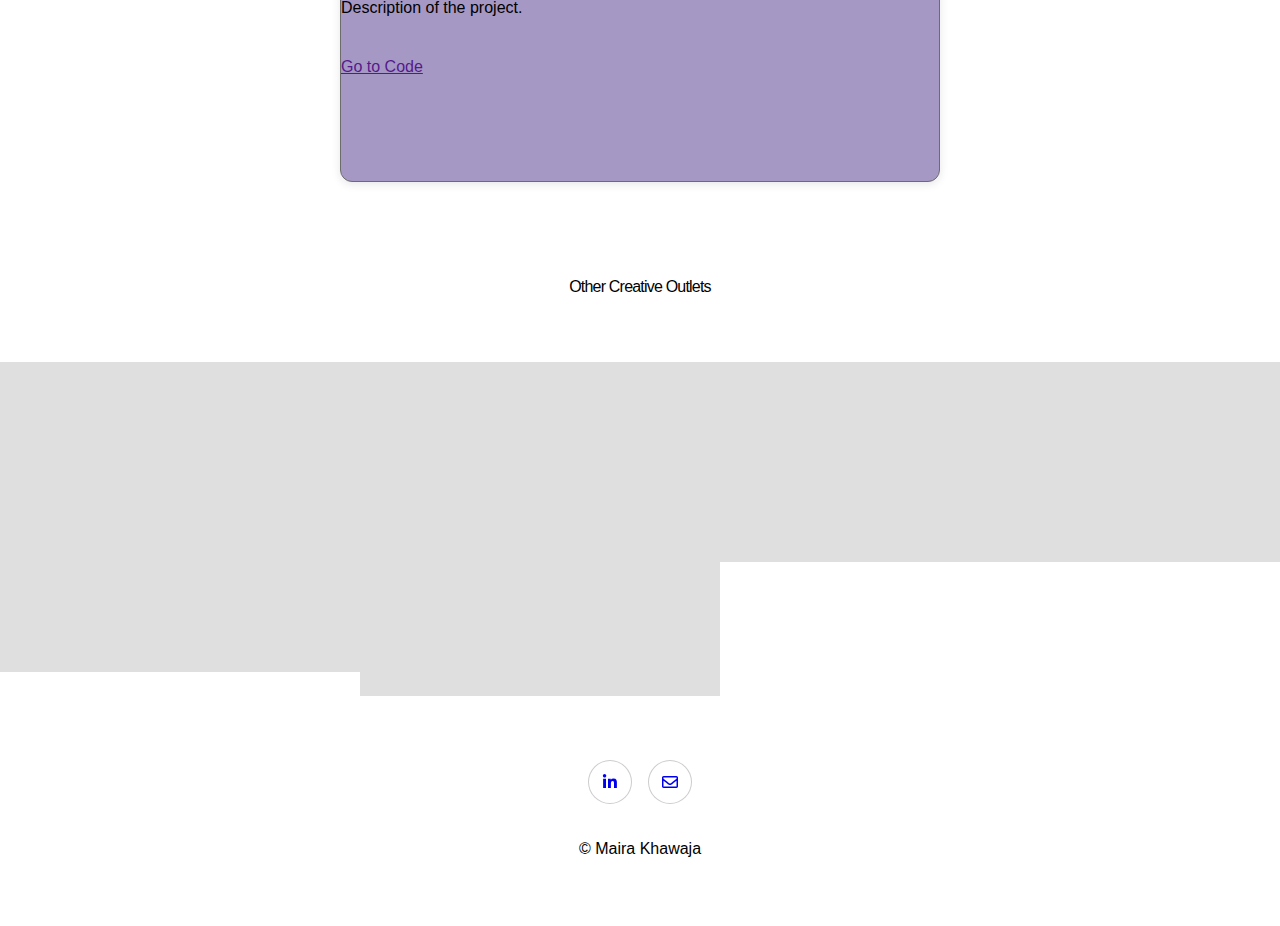
==== commit 4bbbb13d: "testss" ====
--- a/index.html
+++ b/index.html
@@ -81,18 +81,20 @@
 					<section id="projects" class="projects">
 						<div class="projects-container">
 							<div class="project-card">
-								<h3 class="project-title1">TikTok Extend</h3>
+								<img src="" class="project-image">
+								<h3 class="project-title">Owllet</h3>
 								<p class="project-description"> Description of the project.</p>
 								<div class="project-link">
 									<a href="">Go to Code</a>
 								</div>
 							</div>
 							<div class="project-card">
-								<h3>Owllet</h3>
-								<p>A fleshed out solution proposed to TikTok executives on their switch to becoming an educational platform.</p>
-							</div>
-							<!-- Add more projects -->
-						</div>
+								<img src="images/gallery/thumbs/02.jpg" class="project-image">
+								<h3 class="project-title">TikTok Extend</h3>
+								<p class="project-description"> Description of the project.</p>
+								<div class="project-link">
+									<a href="">Go to Code</a>
+								</div>
 						</div>
 					</section>
 					
--- a/assets/css/main.css
+++ b/assets/css/main.css
@@ -151,6 +151,7 @@
 	display: flex;
 	flex-wrap: wrap;
 	justify-content: center;
+	perspective: 1000px;
   }
   
   .project-card {
@@ -158,19 +159,50 @@
 	border: 0.5px solid #6c6c6c;
 	width: 600px; /* Adjust percentage as needed */
 	height: 600px; /* Depending on the content, consider using 'auto' */
-	border-radius: 8px;
+	border-radius: 12px;
 	box-shadow: 0 2px 10px rgba(0, 0, 0, 0.1);
 	margin: 30px; /* Add some margin to space the cards out */
+	overflow: hidden;
+	transition: transform 0.5s ease, box-shadow 0.5s ease; /* Smooth transition for the 3D effect */
+  transform-style: preserve-3d;
+  }
+  .project-card img{
+	width: 100%;
+	height: 60%;
+	display: block;
+	padding: 5%;
+	border-radius: 30px;
+	
+  }
+  .project-card h3 {
+	font-size: 2rem;
+	margin-bottom: 10px;
+	text-align: center;
+	font-family: 'Roboto', sans-serif;
+	color: #24037268;
+  }
+
+.project-title {
+	padding: 50 px, 20 px;
+}
+
+@keyframes slideIn {
+	0% {
+	  opacity: 0;
+	  transform: translateX(-100%);
+	}
+	100% {
+	  opacity: 1;
+	  transform: translateX(0);
+	}
   }
   
-  .project-card h3 {
-	font-size: 3.25rem;
-	margin-bottom: 10px;
+
+  .project-card:hover {
+	 /* transform: scale(1.05); /* Zoom in a little (5% larger) */
+	box-shadow: 0 8px 16px rgba(0, 0, 0, 0.4); /* Add a more prominent shadow when hovering */
+	transform: rotateX(35deg) scale(0.9);
   }
-
-.projects {
-	padding: 50px 20px;
-}
 
 .round-navbar {
     position: fixed;
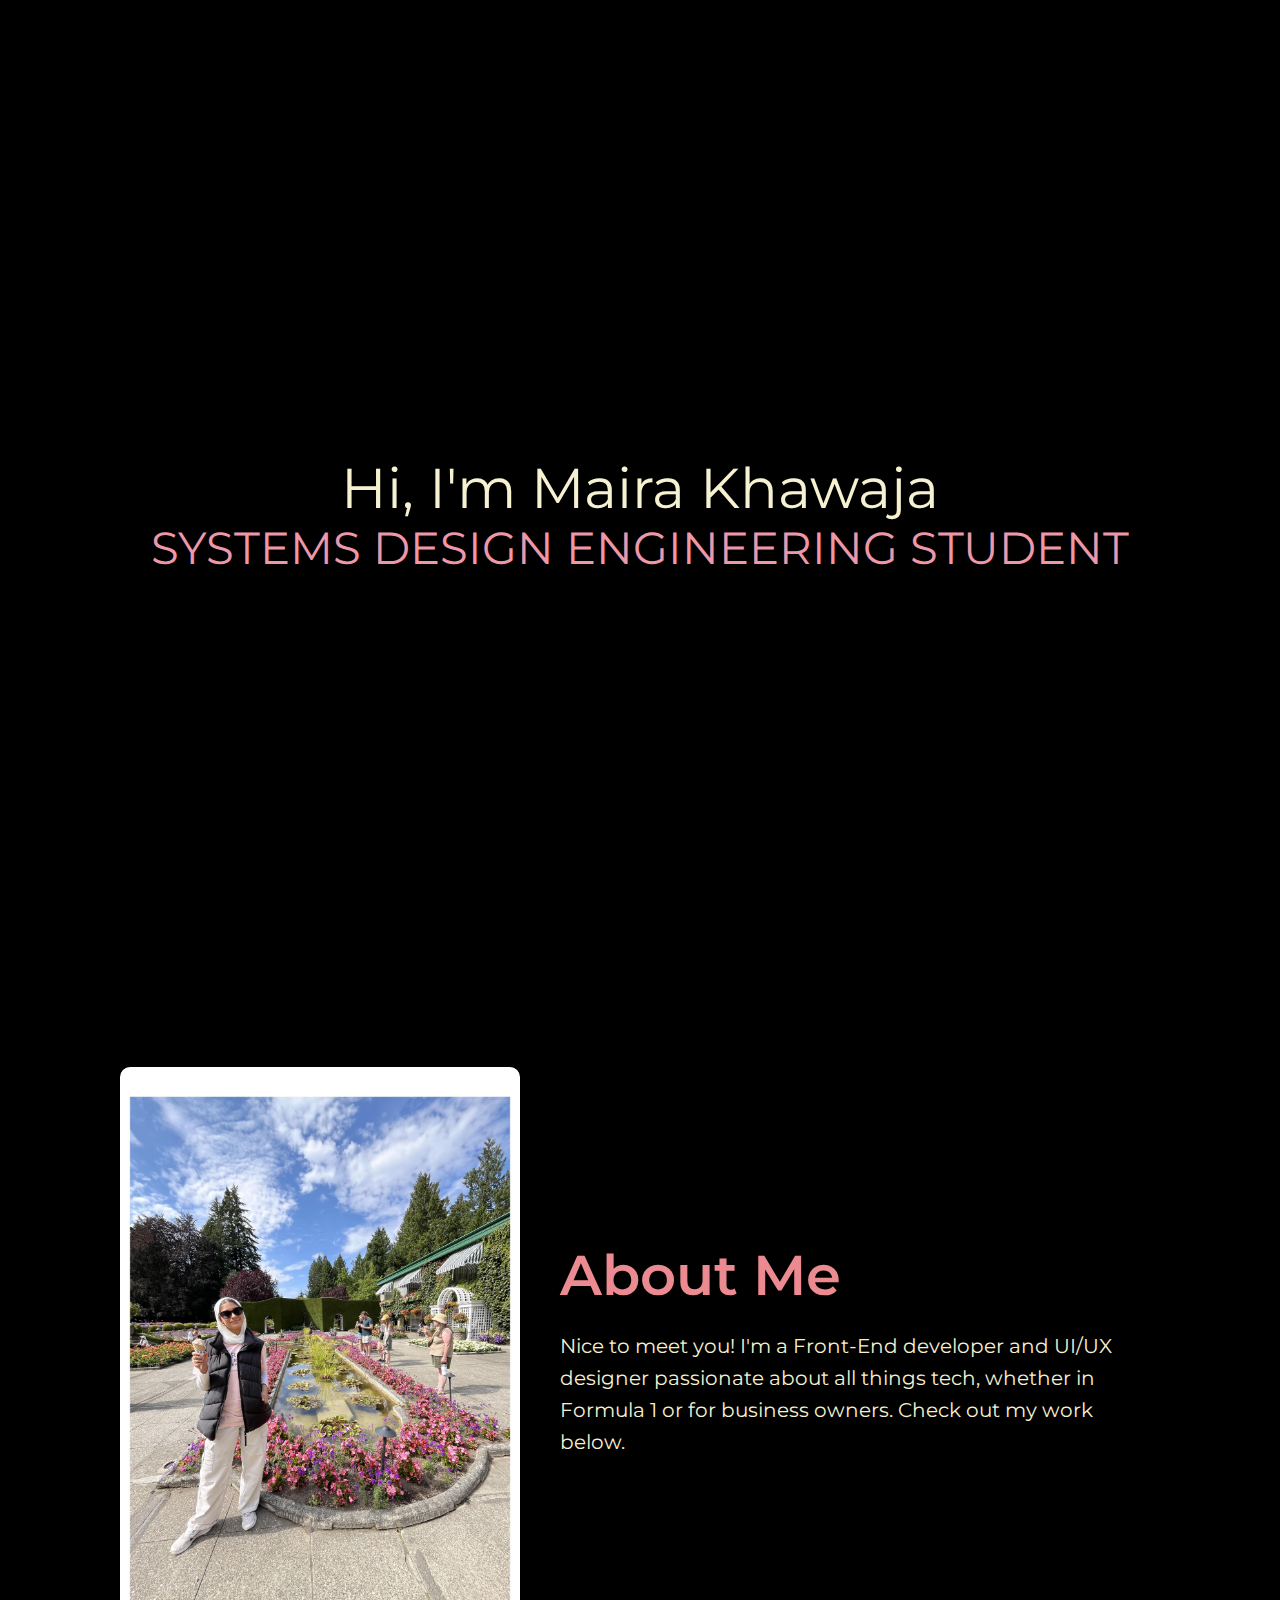
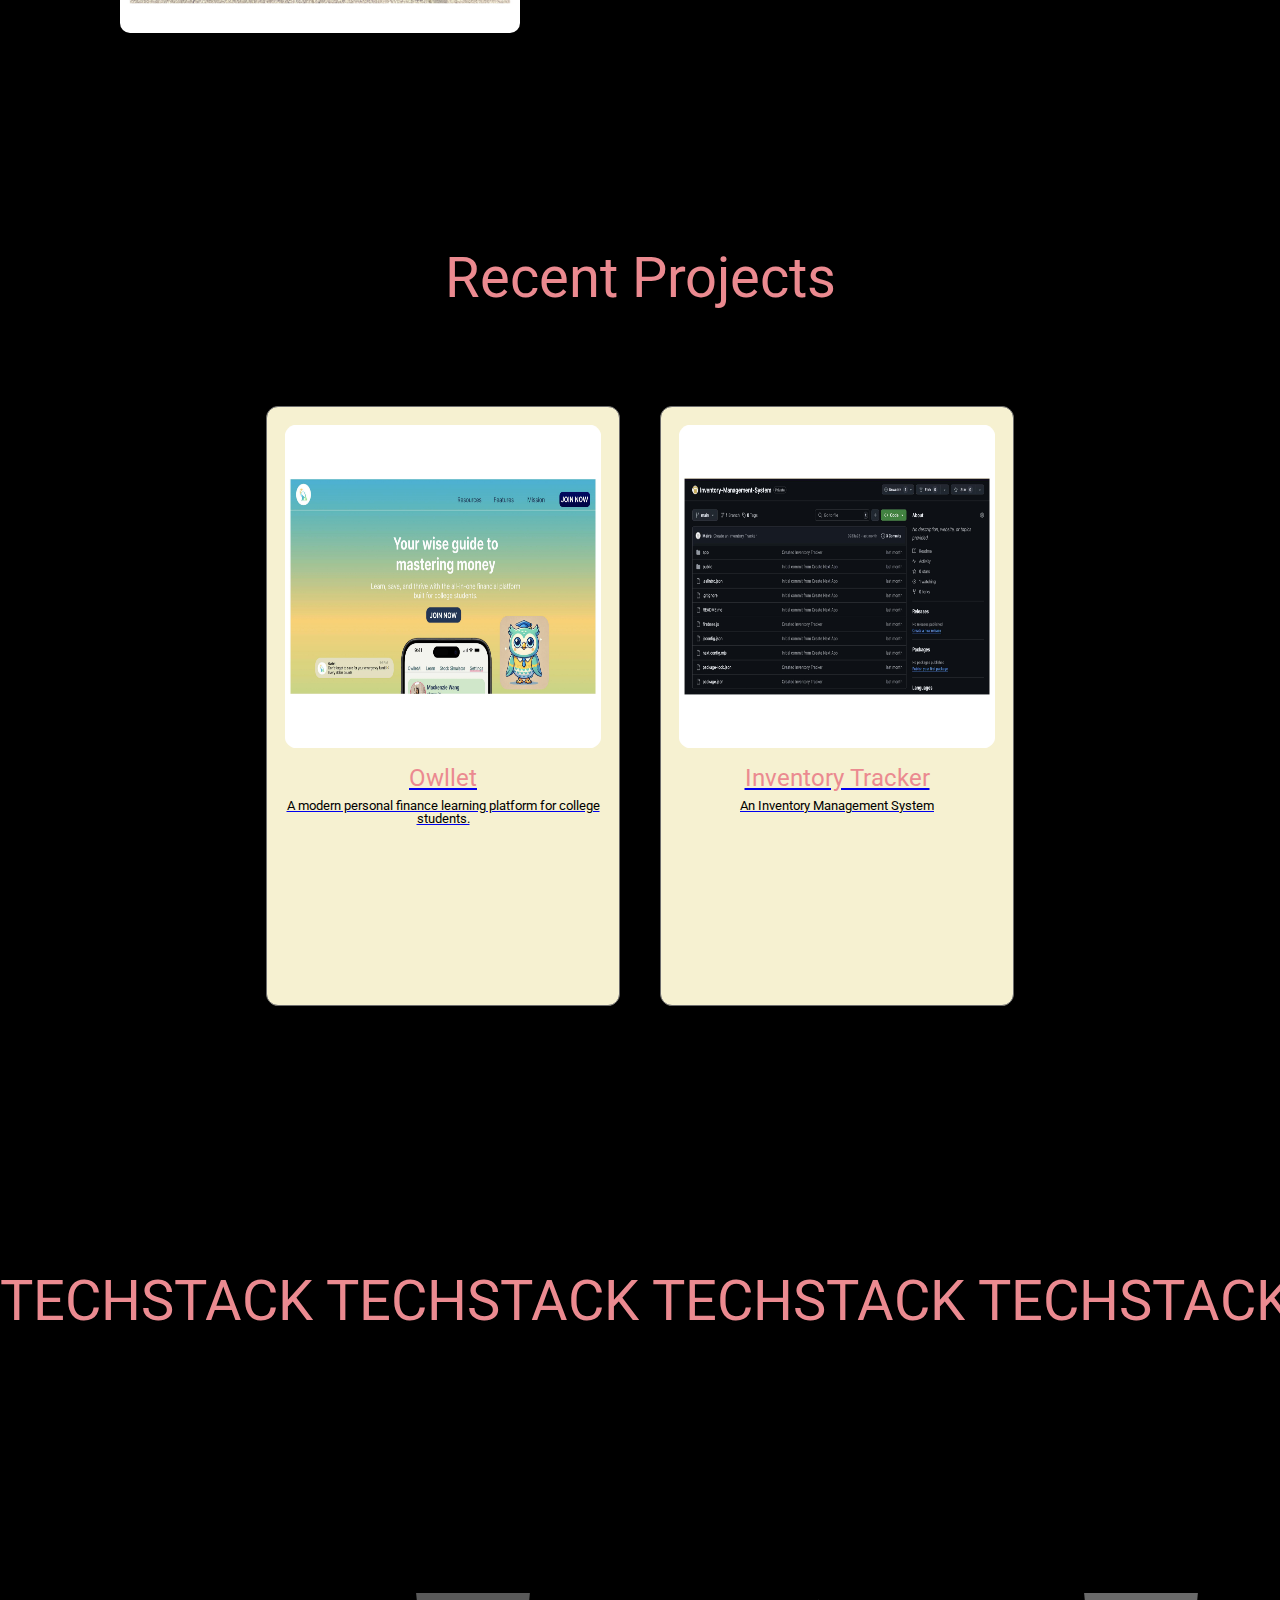
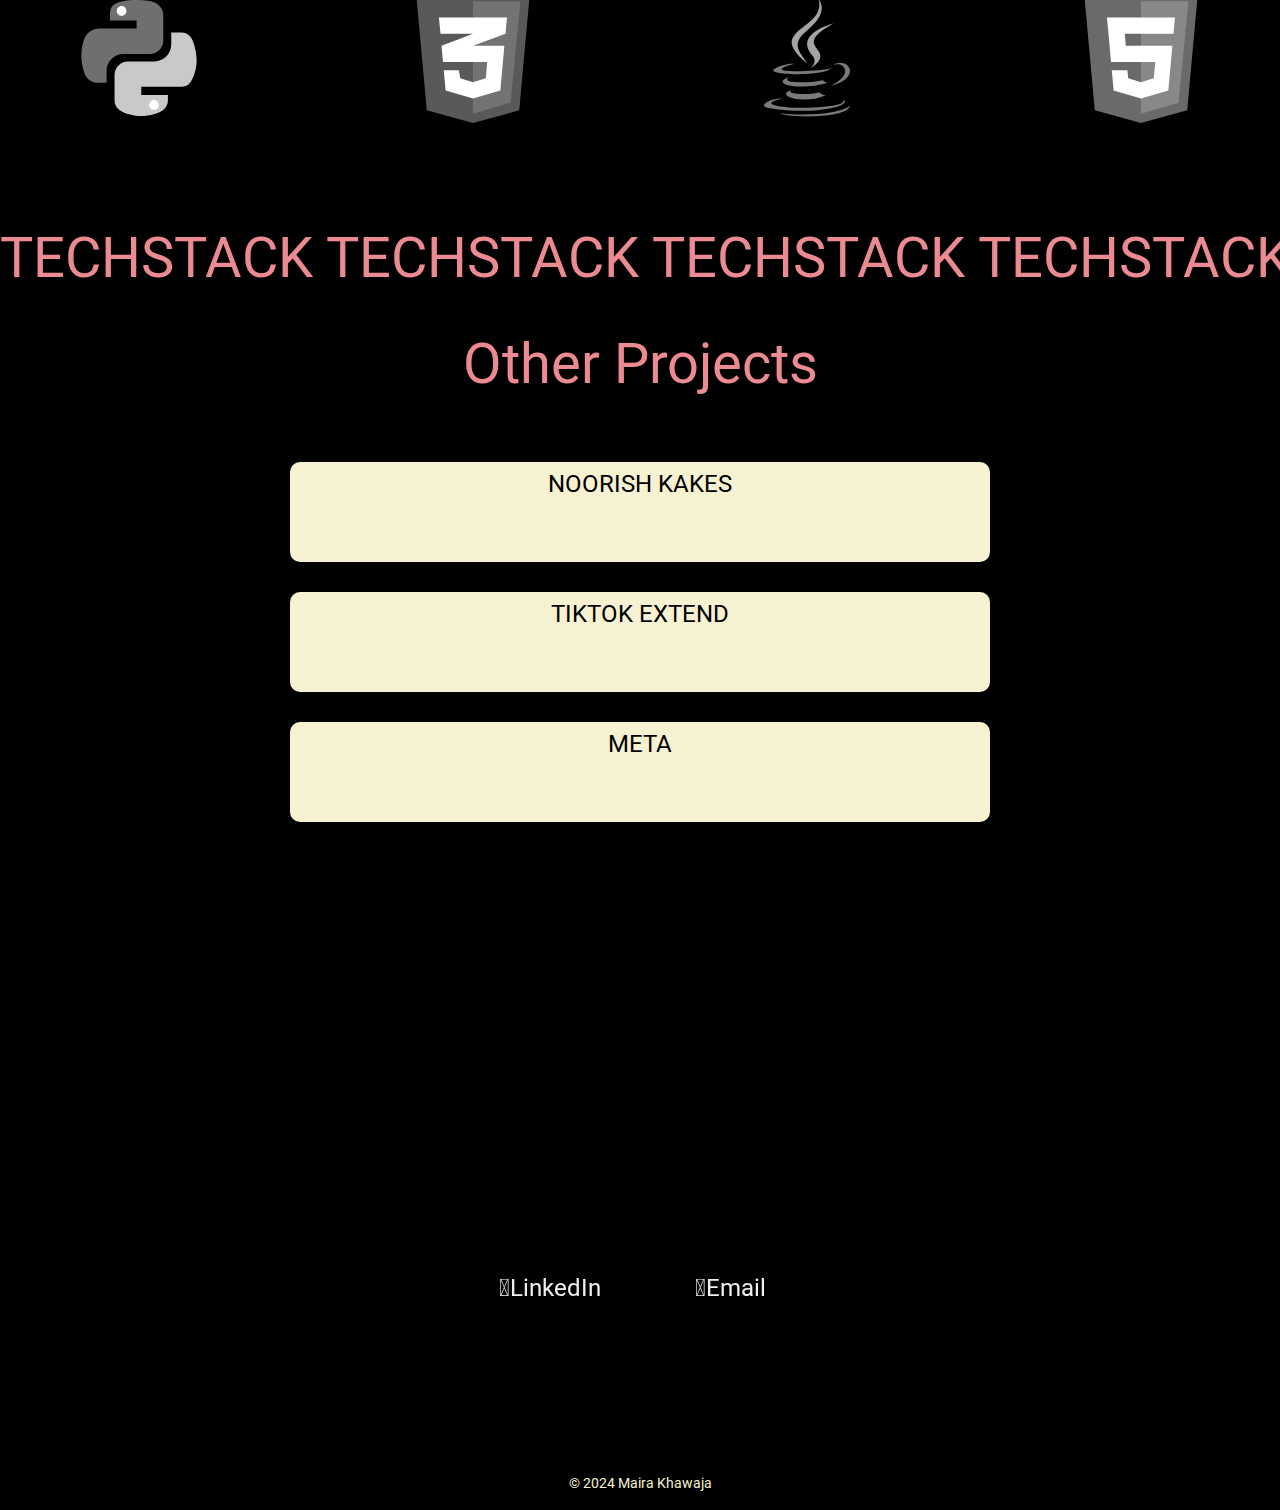
==== commit febbcb03: "final.01" ====
--- a/index.html
+++ b/index.html
@@ -8,8 +8,8 @@
 	<head>
 		<link href="https://fonts.googleapis.com/css2?family=Roboto:wght@400;700&display=swap" rel="stylesheet">
 		<title>Maira Khawaja</title>
-		<meta charset="utf-8" />
-		<meta name="viewport" content="width=device-width, initial-scale=1, user-scalable=no" />
+		<meta charset="utf-8"/>
+		<meta name="viewport" content="width=device-width, initial-scale=1, user-scalable=no"/>
 		<link rel="stylesheet" href="assets/css/main.css" />
 		<noscript><link rel="stylesheet" href="assets/css/noscript.css" /></noscript>
 		<!-- Google tag (gtag.js) -->
@@ -29,9 +29,10 @@
 
 		<nav class="round-navbar" id="roundNavbar">
 			<ul>
-			<li><a href="#About">About</a></li>
+			<li><a href="#aboutmesection">About Me</a></li>
 			<li><a href="#projects">Projects</a></li>
-			<li><a href="#contact">Contact</a></li>
+			<li><a href="#techstack-section">Techstack</a></li>
+			<li><a href="#otherprojects">Other Projects</a></li>
 		</ul>
 		</nav>
 		<script src="scripts.js"></script>
@@ -39,194 +40,142 @@
 		<!-- Wrapper -->
 			<div id="About" class="divided">
 
-				<!-- One 
-					<section class="banner style1 orient-left content-align-left image-position-right fullscreen onload-image-fade-in onload-content-fade-right">
-						<div class="content">
-							<h1 class="title">Maira Khawaja</h1>
-							<p class="major">A Systems Design Engineering Student at the University of Waterloo</p>
-							<ul class="actions stacked">
-								<li><a target="_blank" href="https://www.linkedin.com/in/maira-khawaja-0ba34a267/" class="button big wide smooth-scroll-middle">Linkedin</a>
-									<a target="_blank" href="https://www.canva.com/design/DAGBCvjoRjI/qAC7-fnSEXphEty2whVoWw/view?utm_content=DAGBCvjoRjI&utm_campaign=designshare&utm_medium=link&utm_source=editor" class="button big wide smooth-scroll-middle">Resume</a></li>
-							</ul>
-						</div>
-						<div class="image">
-							<img src="images/spotlight01.jpg" alt="" />
-						</div>
-					</section> -->
 
 					<section>
+						
 				 <div class="name">
-						<h1>
-						Hi, I'm Maira Khawaja
+					<h1>
+						Hi, I'm Maira Khawaja 
 						<div class="inner-headings">
 							<span>
 								Systems Design Engineering Student <br />
 								Formula 1 Fan <br /> 
 								Business Owner <br /> 
 							</span>
+						
 						</div>
-						</h1>
+					</h1>
 				 </div>
 					</section>
 
 					<!-- Two -->
-					<section class="wrapper style1 align-center">
-						<div class="inner">
-							<h2>Creative. Builder. Leader.</h2>
-							<p class="">See What I'm Up To</p>
-						</div>
+					<section id="aboutmesection">
+						<div class="aboutmesection-content">
+							<!-- Image of yourself -->
+							<img src="images/gallery/pic2.jpg" alt="Your Photo">
+							
+							<!-- Text next to the image -->
+							<div class="aboutmesection-text">
+							  <h1>About Me</h1>
+							  <p>
+								Nice to meet you! I'm a Front-End developer and UI/UX designer passionate about all things tech, whether in Formula 1 or for business owners. Check out my work below. 
+							  </p>
+							</div>
+						  </div>
 					</section>
- <h2>See some of my recent projects</h2> 
 
-					<section id="projects" class="projects">
-						<div class="projects-container">
-							<div class="project-card">
-								<img src="" class="project-image">
-								<h3 class="project-title">Owllet</h3>
-								<p class="project-description"> Description of the project.</p>
-								<div class="project-link">
-									<a href="">Go to Code</a>
-								</div>
-							</div>
-							<div class="project-card">
-								<img src="images/gallery/thumbs/02.jpg" class="project-image">
-								<h3 class="project-title">TikTok Extend</h3>
-								<p class="project-description"> Description of the project.</p>
-								<div class="project-link">
-									<a href="">Go to Code</a>
-								</div>
-						</div>
-					</section>
-					
-			
-				<!--Three
-					<section class="spotlight style1 orient-right content-align-left image-position-center onscroll-image-fade-in" id="projects">
-						<div class="content">
-						 <h2>TikTok Extend</h2>
-							<p>A fleshed out solution proposed to TikTok executives on their switch to becoming an educational platform.</p>
-							<ul class="actions stacked">
-								<li><a target="_blank" href="https://www.canva.com/design/DAF_IS5ivbg/Iv7AGCCtDe-hvIV1_js0mQ/view?utm_content=DAF_IS5ivbg&utm_campaign=designshare&utm_medium=link&utm_source=editor" class="button">Check it out</a></li>
-								  </a>
-							</ul>
-						</div>
-							<div class="image">
-							<a target="_blank" href="https://www.canva.com/design/DAF_IS5ivbg/Iv7AGCCtDe-hvIV1_js0mQ/view?utm_content=DAF_IS5ivbg&utm_campaign=designshare&utm_medium=link&utm_source=editor">
-							<img src="images/gallery/thumbs/02.jpg" alt="A photo of tiktok deck"/>
-							</a> 
-						</div>
-					</section> -->
-
-				<!-- Four
-					<section class="spotlight style1 orient-left content-align-left image-position-center onscroll-image-fade-in">
-						<div class="content">
-							<h2>Safety for Youth on Meta Platforms</h2>
-							<p> A solution piched to Meta executives incorporating Sentiment Analysis and new UI design features to tackle sensitive content on Meta Platforms.</p>
-							<ul class="actions stacked">
-								<li><a target="_blank" href="https://drive.google.com/file/d/1LSer0Fg7Jsz0cfxKdGN4XkP6RQ5nyRYR/view?usp=sharing" class="button">Check it out</a></li>
-							</ul>
-						</div>
-						<div class="image">
-							<a target="_blank" href="https://drive.google.com/file/d/1LSer0Fg7Jsz0cfxKdGN4XkP6RQ5nyRYR/view?usp=sharing">
-								<img src="images/gallery/thumbs/04.jpg" alt="A photo of meta deck"/>
-							</a>
-						</div>
-					</section> 
-				-->
+ <section id="projects" class="projects">
+	<h2> Recent Projects</h2>
+	<div class="projects-container">
+	  <!-- this is the card -->
+	  <div class="project-card">
+		<a href="https://www.figma.com/proto/9T1aq8GOevfCGmdvIomwOK/Owllet?node-id=75-53&t=SiLsR1OYIVi8cJE7-1">
+		  <img src="images/owlletUI.jpg" class="project-image">
+		  <h3 class="project-title">Owllet</h3>
+		  <p class="project-description">A modern personal finance learning platform for college students.</p>
+		</a>
+	</div>
+		<span class="card-link">Go to Project</span>
+	
+	
+	
+		  <div class="project-card">
+			<a href="https://github.com/mairakhawaja/Inventory-Management-System.git">
+			  <img src="images/IT.jpg" class="project-image">
+			  <h3 class="project-title">Inventory Tracker</h3>
+			  <p class="project-description">An Inventory Management System </p>
+			</a>
+		</div>
+			<span class="card-link">Go to Project</span>
+		</div>
+		</section>
 
 				<!-- Five -->
-					<section class="wrapper style1 align-center">
-						<div class="inner">
-							<h2>Other Creative Outlets</h2>
-							<p></p>
+					<section id="techstack-section">
+						<div class="moving-text-container">
+							<div class="moving-text"  >
+							  <span>TECHSTACK TECHSTACK TECHSTACK TECHSTACK TECHSTACK TECHSTACK TECHSTACK</span>
+							  <span>TECHSTACK TECHSTACK TECHSTACK TECHSTACK TECHSTACK TECHSTACK TECHSTACK</span>
+							</div>
+						</div>
+						  
+						<div class="icons-container">
+							<div class="icon" data-text="PYTHON PYTHON PYTHON PYTHON PYTHON">
+							  <img src="images/python.svg" alt="Python">
+							</div>
+							<div class="icon" data-text="CSS CSS CSS CSS CSS">
+							  <img src="images/CSS.svg" alt="CSS">
+							</div>
+							<div class="icon" data-text="JAVA JAVA JAVA JAVA JAVA">
+							  <img src="images/java.svg" alt="java">
+							</div>
+							<div class="icon" data-text="HTML5 HTML5 HTML5 HTML5 HTML5">
+							  <img src="images/HTML5.svg" alt="HTML5">
+							</div>
+						  </div>
+
+						  <div class="moving-text-container bottom-text">
+							<div class="moving-text">
+							  <span>TECHSTACK TECHSTACK TECHSTACK TECHSTACK TECHSTACK TECHSTACK TECHSTACK</span>
+							  <span>TECHSTACK TECHSTACK TECHSTACK TECHSTACK TECHSTACK TECHSTACK TECHSTACK</span>
+							</div>
 						</div>
 
-						<!-- Gallery -->
-							<div class="gallery style2 medium lightbox onscroll-fade-in">
-								<article>
-									<a href="images/gallery/thumbs/01.jpg" class="image">
-										<img src="images/gallery/thumbs/01.jpg" alt="" />
-									</a>
-									<div class="caption">
-										<h3>Instagram Mockup</h3>
-										<p>Currently replicating the Instagram UI with mockups and wireframes</p>
-										<ul class="actions fixed">
-											<li><span class="button small" >Details</span></li>
-										</ul>
+						  </section>
+
+
+						 <section>
+							<div id="otherprojects" class="otherprojects">
+								<h2>Other Projects</h2>
+
+								<div class="other-projects-container">
+									<div class="other-project-card other-card-large">
+										<h3>NOORISH KAKES</h3>
+										<a class="other-card-link" href="https://www.instagram.com/noorishkakes/?hl=en">See Project</a>
 									</div>
-								</article>
-								<article>
-									<a href="images/gallery/thumbs/03.jpg" class="image">
-										<img src="images/gallery/thumbs/03.jpg" alt="" />
-									</a>
-									<div class="caption">
-										<h3>Founder of Noorish Kakes</h3>
-										<p>Provincially registered Noorish Kakes, a custom cake bakery accomodating food restrictions such as Gluten or Dairy free.</p>
-										<ul class="actions fixed">
-											<li><span class="button small">Details</span></li>
-										</ul>
+							
+									<div class="other-project-card other-card-medium">
+										
+										<h3>TIKTOK EXTEND</h3>
+										<a class="other-card-link" href="https://www.canva.com/design/DAF_IS5ivbg/SfKrqWmzQJ89opwIOMUnyw/edit">See Project</a>
 									</div>
-								</article>
-								<article>
-									<a href="images/gallery/fulls/04.jpg" class="image">
-										<img src="images/gallery/thumbs/04.jpg" alt="" />
-									</a>
-									<div class="caption">
-										<h3>Magna Amet</h3>
-										<p>Lorem ipsum dolor amet, consectetur magna etiam elit. Etiam sed ultrices.</p>
-										<ul class="actions fixed">
-											<li><span class="button small">Details</span></li>
-										</ul>
+							
+									<div class="other-project-card other-card-small">
+										<h3>META</h3>
+										<a class="other-card-link" href="https://drive.google.com/file/d/1LSer0Fg7Jsz0cfxKdGN4XkP6RQ5nyRYR/view?usp=sharing">See Project</a>
 									</div>
-								</article>
-								<article>
-									<a href="images/gallery/fulls/04.jpg" class="image">
-										<img src="images/gallery/thumbs/04.jpg" alt="" />
-									</a>
-									<div class="caption">
-										<h3>Sed Tempus</h3>
-										<p>Lorem ipsum dolor amet, consectetur magna etiam elit. Etiam sed ultrices.</p>
-										<ul class="actions fixed">
-											<li><span class="button small">Details</span></li>
-										</ul>
-									</div>
-								</article>
-								<article>
-									<a href="images/gallery/fulls/05.jpg" class="image">
-										<img src="images/gallery/thumbs/05.jpg" alt="" />
-									</a>
-									<div class="caption">
-										<h3>Ultrices Magna</h3>
-										<p>Lorem ipsum dolor amet, consectetur magna etiam elit. Etiam sed ultrices.</p>
-										<ul class="actions fixed">
-											<li><span class="button small">Details</span></li>
-										</ul>
-									</div>
-								</article>
-							</div>
-
-					</section>
-
+								</div>
+								</div>
+								
+					</section> 
 				<!-- Footer -->
-					<footer class="wrapper style1 align-center">
-						<div class="inner">
-							<ul class="icons">
-								<li><a href="https://www.linkedin.com/in/maira-khawaja-0ba34a267/" class="icon brands style2 fa-linkedin-in"><span class="label">LinkedIn</span></a></li>
-								<li><a href=mailto:“maira.khawajaa@gmail.com” class="icon style2 fa-envelope"><span class="label">Email</span></a></li>
-							</ul>
-							<p>&copy; Maira Khawaja </a></p>
-						</div>
-					</footer>
-
-			</div>
+				<footer class="footer">
+					<div class="inner">
+					  <ul class="icons">
+						<li><a href="https://www.linkedin.com/in/maira-khawaja-0ba34a267/" class="icon brands fa-linkedin"><span class="label">LinkedIn</span></a></li>
+						<li><a href="mailto:maira.khawajaa@gmail.com" class="icon fa-envelope"><span class="label">Email</span></a></li>
+					  </ul>
+					  <p>&copy; 2024 Maira Khawaja</p>
+					</div>
+				  </footer>				  
 
 		<!-- Scripts -->
-			<script src="assets/js/jquery.min.js"></script>
+		<!--	<script src="assets/js/jquery.min.js"></script>
 			<script src="assets/js/jquery.scrollex.min.js"></script>
 			<script src="assets/js/jquery.scrolly.min.js"></script>
 			<script src="assets/js/browser.min.js"></script>
 			<script src="assets/js/breakpoints.min.js"></script>
 			<script src="assets/js/util.js"></script>
-			<script src="assets/js/main.js"></script>
-
-	</body>
+			<script src="assets/js/main.js"></script> -->
+		</body>
 </html>--- a/assets/css/main.css
+++ b/assets/css/main.css
@@ -50,7 +50,7 @@
 		position: absolute;
 		top: 0; right: 0; bottom: 0; left: 0;
 		inset: 0 0 0 0;
-		background: hsl(200, 93%, 84%);
+		background:#F6F1D1;
 		z-index: -1;
 		transition: transform .9s ease;
 	  }
@@ -70,50 +70,125 @@
  .name {
 	text-align: center;
 	font-size: 4.5rem;
-	font-family: "Roboto", sans-serif;
-	color: #f547c3cf;
-	padding-top: 10%;
+	font-family: "Montserrat";
+	color: #EB8A90;
+	padding-top: 10%; 
+	background-color: #000000;
+	position:relative;
+	z-index:100;;
+	display: flex;
+    justify-content: center;
+    align-items: center;
+	
+	height: 100vh;
+	
 } 
-
- /* {
-  display: flex;
-  justify-content: center;
-  align-items: center;
-  height: 100vh;
-  background: #222;
-} */
 
 
  body {
 	line-height: 1;
- /* background-image: url('images/gallery/jjj.jpg'); */
   background-size: cover; 
   background-repeat: no-repeat; 
-}
-with background image chosen 
-
-
-/* this is for the project cards, dont touch :( */
- * {
-    font-family: sans-serif;
-    min-height: 200vh; /* Enough height to allow scrolling */
-	margin: 0;
-	padding: 0;
-
-} 
+  background-color: #000000;
+}
+
+  
 .inner-headings {
 	border: 0px solid #ddd;
-	height: 50px;
+	height: auto;
 	line-height: 50px;
 	font-size: 45px;
 	text-transform: uppercase;
 	 overflow: hidden; 
+	 z-index: 100;
+	 position: relative; 
+} 
+
+#aboutmesection{
+	position: sticky;
+	top: 0;
+	z-index: 1;
+	height: 100vh; /* Make sure the height is 100% of the viewport */
+	background-color: #000000; /* Set background color */
+	display: flex;
+  justify-content: center; /* Center the text horizontally */
+  align-items: center; /* Center the text vertically */
+  text-align: center; /* Center text inside the div */
+  padding: 0 20px; /* Ensure there's padding on smaller screens */
+  color: #F6F1D1; /* Text color (adjust based on your palette) */
+  font-family: "Montserrat", sans-serif; /* Modern font */
+  overflow: hidden; /* Prevents overflow */
+
+}
+.aboutmesection-content img{
+	width: 40%; /* Adjust the width of the image */
+	max-width: 400px;
+	height: auto;
+	border-radius: 10%; /* Makes the image circular */
+	object-fit: cover;
+	border-radius: 10px;
+	
 }
 
 .inner-headings span {
     position: relative;
     color: rgb(236, 152, 169);
     animation: animation 8s ease infinite;
+	height: 50px;
+	display: block;
+}
+
+.aboutmesection-content {
+	display: flex;
+	align-items: center; /* Aligns the text vertically with the image */
+	width: 100%; /* Space between the image and the text */
+	justify-content: center;
+	gap: 40px;
+  }
+
+  .aboutmesection-text{
+	text-align: left;
+  }
+
+.aboutmesection-text h1 {
+  font-size: 3.5rem; /* Adjust the heading size */
+  font-weight: 600;
+  line-height: 1.2;
+  margin-bottom: 20px;
+  color: #EB8A90; /* Optional: Change the color of the heading */
+}
+
+/* About Section Paragraph */
+.aboutmesection-text p {
+  font-size: 1.25rem; /* Slightly smaller text size */
+  line-height: 1.6; /* Comfortable line spacing */
+  max-width: 600px; /* Limit text width for readability */
+  color: #F6F1D1; /* Light text color */
+}
+
+/* Responsive Styling for Mobile Devices */
+@media (max-width: 768px) {
+  #aboutmesection {
+    flex-direction: column; /* Stack the image and text vertically on smaller screens */
+    padding: 20px;
+  }
+
+  .aboutmesection-content {
+    flex-direction: column; /* Stack image above text */
+    align-items: center; /* Center both image and text */
+  }
+
+  .aboutmesection-content img {
+    width: 200px; /* Reduce image size on smaller screens */
+  }
+
+  .aboumesection-text h1 {
+    font-size: 2.5rem; /* Adjust heading size */
+  }
+
+  .aboutmesection-text p {
+    font-size: 1rem; /* Adjust text size */
+  }
 }
 
 
@@ -144,93 +219,359 @@
 		top: -150px;
 	}
 }
-
-
-
 .projects-container {
 	display: flex;
 	flex-wrap: wrap;
 	justify-content: center;
 	perspective: 1000px;
+	position: relative;
+	height: 100vh;
+	text-decoration: none;
+
+  }
+
+  .projects h2{
+	color: #EB8A90;
+	font-size: 3.5rem;
+	font-family: 'Roboto', sans-serif;
+	text-align: center;
+  }
+
+  #projects{
+	position:sticky; 
+	top: 0; 
+	z-index: 2; /* Higher than techstack so it appears first */
+	height: auto; /* Full viewport height USED TO BE 100VH*/
+	width: 100%;
+	background-color: #000000; /* Set background color for the cards */
+	padding: 50px;
+	text-decoration: none;
   }
   
   .project-card {
-	background: #24037268;
+	background: #F6F1D1;
 	border: 0.5px solid #6c6c6c;
-	width: 600px; /* Adjust percentage as needed */
+	width: 30%; /* Adjust percentage as needed */
+	 min-width: 250px; 
 	height: 600px; /* Depending on the content, consider using 'auto' */
 	border-radius: 12px;
-	box-shadow: 0 2px 10px rgba(0, 0, 0, 0.1);
-	margin: 30px; /* Add some margin to space the cards out */
-	overflow: hidden;
+	box-shadow: 0 2px 10px ;
+	margin: 20px; /* Add some margin to space the cards out */
 	transition: transform 0.5s ease, box-shadow 0.5s ease; /* Smooth transition for the 3D effect */
   transform-style: preserve-3d;
-  }
+  position: relative;
+  cursor: pointer;
+  overflow: hidden;
+  margin-top: 100px;
+  text-decoration: none;
+  }
+
   .project-card img{
 	width: 100%;
 	height: 60%;
 	display: block;
 	padding: 5%;
 	border-radius: 30px;
-	
   }
   .project-card h3 {
-	font-size: 2rem;
+	font-size: 1.5rem;
 	margin-bottom: 10px;
 	text-align: center;
 	font-family: 'Roboto', sans-serif;
-	color: #24037268;
+	color: #EB8A90;
+	text-decoration: none;
   }
 
 .project-title {
 	padding: 50 px, 20 px;
-}
-
-@keyframes slideIn {
-	0% {
-	  opacity: 0;
-	  transform: translateX(-100%);
-	}
-	100% {
-	  opacity: 1;
-	  transform: translateX(0);
-	}
-  }
-  
+	text-decoration: none;
+	
+}
+
+.project-description{
+color: #000;
+font-family: 'Roboto', sans-serif;
+font-size: 0.8rem;
+text-align: center;
+text-decoration: none;
+}
 
   .project-card:hover {
-	 /* transform: scale(1.05); /* Zoom in a little (5% larger) */
 	box-shadow: 0 8px 16px rgba(0, 0, 0, 0.4); /* Add a more prominent shadow when hovering */
 	transform: rotateX(35deg) scale(0.9);
-  }
-
+
+  }
+
+  .card-link {
+	position: absolute;
+	bottom: 95%; /* Adjust to desired position */
+	left: 50%;
+	transform: translateX(-50%);
+	background-color: #EB8A90;
+	color: #000000;
+	padding: 5px 10px;
+	border-radius: 25px;
+	font-size: 0.8rem;
+	font-family: 'Roboto', sans-serif;
+	transition: all 0.5s ease;
+	opacity: 0;
+	z-index: 1000;
+	transition: opacity 0.5s ease;
+	text-decoration: none;
+  }
+  
+  .project-card:hover + .card-link {
+	opacity: 1;
+	pointer-events: none;
+	text-decoration: none;
+  }
+
+  #techstack-section {
+	position: sticky; 
+	z-index: 8; /* Adjust to make sure it overlaps other sections */
+	height: 70vh; /* Full viewport height */
+	width: 100%;
+	left: 0;
+	top: 0;
+	background-color:#000000; /* Set the background color */
+	display: flex;
+	flex-direction: column;
+	justify-content: space-between; /* Ensure content is spaced out */
+	pointer-events: auto;
+	padding: 50px 0;
+	font-family: 'Roboto', sans-serif;
+  }
+
+ /* Moving Text Container */
+  .moving-text-container {
+	position: relative; /* This will make the text stay in place while scrolling */
+	bottom: 10%; /* Adjust as needed to place it vertically in the viewport */
+	left: 0;
+	width: 100%;
+	z-index: 9; /* Ensure the text appears above other content */
+	pointer-events: none; /* So the text doesn't interfere with interactions */
+	overflow: hidden; 
+	white-space: nowrap; /* Prevents text from wrapping */ 
+	height: 50%vh; 
+  }
+
+  .bottom-text {
+	position: absolute;
+	bottom: 0;
+	left: 0;
+	width: 100%;
+	z-index: 9;
+  }
+  
+  /* Moving Text */
+  .moving-text {
+	display: inline-block;
+	animation: scroll-text 15s linear infinite; /* Infinite scroll animation */
+	font-size: 3.5rem;
+	color: #EB8A90;
+	margin-top:20px ;
+  }
+  
+  @keyframes scroll-text {
+	0% {
+	  transform: translateX(0); /* Start from the normal position */
+	}
+	100% {
+	  transform: translateX(-100%); /* Move left by 100% of the text width */
+	}
+  }
+
+  .moving-text span {
+	display: inline-block;
+	padding-right: 10px;
+  }
+
+  /* Icons Container */
+.icons-container {
+	display: flex;
+	justify-content: space-between; /* Spread icons across the section */
+	padding: 0 5%; /* Add padding to the sides */
+	gap: 50px; /* Space between icons */
+	position: relative; /* Make the icons fixed within the section */
+	bottom: 10%; /* Position the icons towards the bottom */
+	width: 100%; /* Full width for even spacing */
+	z-index:9;
+	margin-top: 50px;
+  }
+
+  .icon {
+	width: 150px;
+  display: inline-block;
+	transition: transform 0.3s ease;
+height: 150px;
+filter: grayscale(100%);
+ padding: 10px;
+margin-block:50px; 
+  }
+  
+  .icon img {
+	width: 100%;
+	height: 100%;
+	object-fit: contain;
+  }
+  
+  /* Hover Effects */
+  .icon:hover {
+	transform: scale(1.3); /* Increase size on hover */
+	filter: brightness(1.2); /* Brighten the icon on hover */
+	z-index:9; /* Ensure it is above other elements when hovered */
+    transition: transform 0.3s ease, filter 0.3s ease; /* Smooth transition */
+  }
+  
+  
+   #otherprojects{ 
+position: relative;
+  z-index: 10;  
+  background-color: #000000;
+  color: rgb(11, 0, 0);
+  height: 100vh;  
+  padding: 50px;
+  display: flex;
+  flex-direction: column;
+  justify-content: flex-start;
+  align-items: center;
+  text-align: center;
+  }
+
+  
+  .other-projects-container {
+    display: flex;
+    flex-wrap: wrap;
+    justify-content: center;
+    gap: 20px;   
+	margin: 0 auto;
+	max-width: 1200px;
+}
+
+.other-project-card {
+    background: #F6F1D1;  
+    border-radius: 10px;
+    color: #fff;  
+    transition: transform 0.3s, box-shadow 0.3s;
+    display: flex;
+    flex-direction: column;
+    justify-content: space-between;
+    overflow: hidden;
+    position: relative; 
+	cursor: pointer;
+	text-decoration: none;
+	margin-top: 10px;
+	
+}
+.otherprojects h2{
+	font-size: 3.5rem;
+	font-family: 'Roboto', sans-serif;
+	color: #EB8A90;
+	margin-bottom: 60px;
+}
+
+.other-card-large {
+    width: 700px;   
+    height: 100px;  
+	font-size: 1rem;
+	font-family: 'Roboto', sans-serif;
+	color: #000000;
+
+}
+
+.other-card-medium {
+    width: 700px;   
+    height: 100px;  
+	color: #000000; 
+	font-size: 1rem;
+	font-family: 'Roboto',sans-serif;
+}
+
+
+.other-card-small {
+    width: 700px;   
+    height: 100px; 
+	color: #000000;
+	font-family: 'Roboto', sans-serif;
+	font-size: 1rem;
+}
+
+
+.other-project-card:hover {
+    transform: translateY(-5px); 
+    box-shadow: 0 6px 20px rgba(0, 0, 0, 0.3); 
+}
+
+.other-project-card h3 {
+    font-size: 1.5rem;
+    text-align: center;
+    padding: 10px;
+}
+
+.other-card-link {
+    position: absolute;
+    bottom: 10px;
+    left: 50%;
+    transform: translateX(-50%);
+    background-color: #EB8A90;
+    color: #000;
+    padding: 5px 10px;
+    border-radius: 25px;
+    font-size: 1rem;
+    font-family:'Roboto' sans-serif;
+    opacity: 0;
+    pointer-events: none;
+    transition: opacity 0.5s ease;
+	text-decoration: none;
+	text-decoration-color: #F6F1D1;
+}
+
+.other-project-card:hover .other-card-link {
+    opacity: 1;
+    pointer-events: auto;
+} 
+
+ @media (max-width: 768px) {
+    .other-card-large, .other-card-medium, .other-card-small {
+        width: 100%; 
+        height: 100%;
+    }
+} 
+ 
 .round-navbar {
     position: fixed;
-    top: 50px; /* You can adjust this based on the height you want */
+    top: 70px; /* You can adjust this based on the height you want */
     left: 50%;
     transform: translateX(-50%);
-    background-color: rgba(18, 26, 58, 0.8);
+    background-color: #EB8A90;
     border-radius: 50px;
     padding: 10px 5px;
 	width: 400px;
 	height: 50px;
-	border: 1px solid #D1D5DB;
+	border: 2px solid #F6F1D1 ;
     opacity: 0;
     pointer-events: none; /* Disable interaction when not visible */
-    transition: opacity 0.5s ease;
+    transition: opacity 1s ease;
 	z-index: 999;
+	font-family: 'Roboto', sans-serif;
+	align-items: center;
+	justify-content: center;
+	display: flex;
 }
 
 .round-navbar ul {
     list-style-type: none;
     display: flex;
     justify-content: space-around;
+	width: 100%;
+	margin: 0;
+	padding: 0;
 }
 
 .round-navbar li a {
-    color: white;
+    color: rgb(0, 0, 0);
     text-decoration: none;
-   padding: 10px 15px; 
+   /* padding: 10px 15px; */
     font-size: 18px;
 }
 
@@ -238,11 +579,6 @@
     opacity: 1;
     pointer-events: auto; /* Re-enable interaction */
 }
-
-.round-navbar ul li a:hover {
-    color: #ffffff; /* Hover effect */
-}
-
 .show {
     opacity: 1;
     pointer-events: auto;
@@ -258,40 +594,6 @@
 	list-style: none;
 }
 
-blockquote, q {
-	quotes: none;
-}
-
-	blockquote:before, blockquote:after, q:before, q:after {
-		content: '';
-		content: none;
-	}
-
-table {
-	border-collapse: collapse;
-	border-spacing: 0;
-}
-
-body {
-	-webkit-text-size-adjust: none;
-}
-
-mark {
-	background-color: transparent;
-	color: inherit;
-}
-
-input::-moz-focus-inner {
-	border: 0;
-	padding: 0;
-}
-
-input, select, textarea {
-	-moz-appearance: none;
-	-webkit-appearance: none;
-	-ms-appearance: none;
-	appearance: none;
-}
 
 /* Basic */
 
@@ -319,198 +621,39 @@
 		box-sizing: inherit;
 	}
 
-	/*body {
-		background: #F9FAFB;
-	} */
-
-		body.is-preload *, body.is-preload *:before, body.is-preload *:after {
-			-moz-animation: none !important;
-			-webkit-animation: none !important;
-			-ms-animation: none !important;
-			animation: none !important;
-			-moz-transition: none !important;
-			-webkit-transition: none !important;
-			-ms-transition: none !important;
-			transition: none !important;
-		}
+
 
 /* Type */
 
-	html {
-		font-size: 18pt;
-	}
-
-		@media screen and (max-width: 1680px) {
-
-			html {
-				font-size: 14pt;
-			}
-
-		}
-
-		@media screen and (max-width: 1280px) {
-
-			html {
-				font-size: 12pt;
-			}
-
-		}
-
-		@media screen and (max-width: 736px) {
-
-			html {
-				font-size: 11pt;
-			}
-
-		}
-
-		@media screen and (max-width: 360px) {
-
-			html {
-				font-size: 10pt;
-			}
-
-		}
-/* this is to change the colour of the entire website */
-	/*body {
-		background-color: #F9FAFB;
-		color: #1F2937;
-	} */
-
-	 body, input, select, textarea {
-		font-family: sans-serif;
-		font-size: 1rem;
-		font-weight: 300;
-		line-height: 1.65;
-	}
-
-	a {
-		-moz-transition: color 0.2s ease-in-out;
-		-webkit-transition: color 0.2s ease-in-out;
-		-ms-transition: color 0.2s ease-in-out;
-		transition: color 0.2s ease-in-out;
-		text-decoration: underline;
-	}
-
-		a:hover {
-			text-decoration: none;
-		}
-
-	strong, b {
-		font-weight: 400;
-	}
-
-	em, i {
-		font-style: italic;
-	}
-
-	p {
-		margin: 0 0 2rem 0;
-	}
-
-		p.major {
-			font-size: 1.25rem;
-		}
-
-	h1, h2, h3, h4, h5, h6 {
-		font-weight: 300;
-		line-height: 1.375;
-		letter-spacing: -0.05em;
-		margin: 0 0 1rem 0;
-	}
-
-		h1 a, h2 a, h3 a, h4 a, h5 a, h6 a {
-			color: inherit;
-			text-decoration: none;
-		}
-		  
+html {
+	font-size: 18pt;
+}
+
+	@media screen and (max-width: 1680px) {
+
+		html {
+			font-size: 14pt;
+		}
+
+	}
+
+	@media screen and (max-width: 1280px) {
+
+		html {
+			font-size: 12pt;
+		}
+
+	}
+
 
  h1 {
 		font-size: 3.5rem;
 		line-height: 1.2;
-		color: #000000;
-	}
-
-
-	h3 {
-		font-size: 1.5rem;
-	}
-
-	h4 {
-		font-size: 1.1rem;
-	}
-
-	h5 {
-		font-size: 0.9rem;
-	}
-
-	h6 {
-		font-size: 0.7rem;
-	}
-
-	sub {
-		font-size: 0.8rem;
-		position: relative;
-		top: 0.5rem;
-	}
-
-	sup {
-		font-size: 0.8rem;
-		position: relative;
-		top: -0.5rem;
-	}
-
-	blockquote {
-		border-left: solid 4px;
-		font-style: italic;
-		margin: 0 0 2rem 0;
-		padding: 0.5rem 0 0.5rem 2rem;
-		
-	}
-
-	code {
-		border-radius: 4px;
-		font-family: "Courier New", monospace;
-		font-size: 0.9em;
-		margin: 0 0.25rem;
-		padding: 0.25rem 0.325rem;
-	}
-
-	pre {
-		-webkit-overflow-scrolling: touch;
-		font-family: "Courier New", monospace;
-		font-size: 0.9em;
-		margin: 0 0 2rem 0;
-	}
-
-		pre code {
-			display: block;
-			line-height: 1.5;
-			padding: 0.75rem 1rem;
-			overflow-x: auto;
-		}
-
-	hr {
-		border: 0;
-		border-bottom: solid 1px;
-		margin: 2.5rem 0;
-	}
-
-		hr.major {
-			margin: 3.5rem 0;
-		}
-
-	.align-left {
-		text-align: left;
-	}
-
-	.align-center {
-		text-align: center;
-	}
-
-	.align-right {
-		text-align: right;
-	}
+		color:#F6F1D1;
+		font-family: "Montserrat";
+	}
+
+
 
 	@media screen and (max-width: 736px) {
 
@@ -519,11 +662,13 @@
 		}
 
 		h1 {
-			font-size: 2.5rem;
+			font-size: 1.5rem;
+			color: #F6F1D1;
 		}
 
 		h2 {
 			font-size: 2rem;
+			color: #F6F1D1;
 		}
 
 		h3 {
@@ -535,8293 +680,64 @@
 		}
 
 	}
-
-	input, select, textarea {
-		color: #120D31;
-	}
-
-	a {
-		color: ##1F2937;
-	}
-
-		a:hover {
-			color: #3B82F6;
-		}
-		<title :hover> {
-			color:#1F2937;
-		}
-
-	strong, b {
-		color: #1F2937;
-	}
-
-	h1, h3, h4, h5, h6 {
-		color: #1F2937;
-	}
-
-	blockquote {
-		border-left-color: #D1D5DB;
-	}
-
-	code {
-		background: rgba(0, 0, 0, 0.05);
-		border-color: #D1D5DB;
-	}
-
-	hr {
-		border-bottom-color: #D1D5DB;
-	}
-
-/* Row */
-
-	.row {
+	.footer {
+		background-color: #000000; /* Black background to align with your theme */
+		color: #EB8A90; /* Light color for text */
+		padding: 20px 0; /* Padding to give space above and below */
+		text-align: center; /* Center-align all content */
+		font-family: 'Roboto', sans-serif; /* Use your theme's font */
+		font-size: 1rem;
+		position: relative;
+		z-index: 11;
+		clear: both;
+
+	  }
+	  
+	  .footer .inner {
+		max-width: 1200px;
+		margin: 0 auto;
+		padding: 0 20px; /* Ensure padding on smaller screens */
+	  }
+	  
+	  .footer .icons {
+		list-style: none;
+		padding: 0;
+		margin: 10px 0;
 		display: flex;
-		flex-wrap: wrap;
-		box-sizing: border-box;
-		align-items: stretch;
-	}
-
-		.row > * {
-			box-sizing: border-box;
-		}
-
-		.row.gtr-uniform > * > :last-child {
-			margin-bottom: 0;
-		}
-
-		.row.aln-left {
-			justify-content: flex-start;
-		}
-
-		.row.aln-center {
-			justify-content: center;
-		}
-
-		.row.aln-right {
-			justify-content: flex-end;
-		}
-
-		.row.aln-top {
-			align-items: flex-start;
-		}
-
-		.row.aln-middle {
-			align-items: center;
-		}
-
-		.row.aln-bottom {
-			align-items: flex-end;
-		}
-
-		.row > .imp {
-			order: -1;
-		}
-
-		.row > .col-1 {
-			width: 8.33333%;
-		}
-
-		.row > .off-1 {
-			margin-left: 8.33333%;
-		}
-
-		.row > .col-2 {
-			width: 16.66667%;
-		}
-
-		.row > .off-2 {
-			margin-left: 16.66667%;
-		}
-
-		.row > .col-3 {
-			width: 25%;
-		}
-
-		.row > .off-3 {
-			margin-left: 25%;
-		}
-
-		.row > .col-4 {
-			width: 33.33333%;
-		}
-
-		.row > .off-4 {
-			margin-left: 33.33333%;
-		}
-
-		.row > .col-5 {
-			width: 41.66667%;
-		}
-
-		.row > .off-5 {
-			margin-left: 41.66667%;
-		}
-
-		.row > .col-6 {
-			width: 50%;
-		}
-
-		.row > .off-6 {
-			margin-left: 50%;
-		}
-
-		.row > .col-7 {
-			width: 58.33333%;
-		}
-
-		.row > .off-7 {
-			margin-left: 58.33333%;
-		}
-
-		.row > .col-8 {
-			width: 66.66667%;
-		}
-
-		.row > .off-8 {
-			margin-left: 66.66667%;
-		}
-
-		.row > .col-9 {
-			width: 75%;
-		}
-
-		.row > .off-9 {
-			margin-left: 75%;
-		}
-
-		.row > .col-10 {
-			width: 83.33333%;
-		}
-
-		.row > .off-10 {
-			margin-left: 83.33333%;
-		}
-
-		.row > .col-11 {
-			width: 91.66667%;
-		}
-
-		.row > .off-11 {
-			margin-left: 91.66667%;
-		}
-
-		.row > .col-12 {
-			width: 100%;
-		}
-
-		.row > .off-12 {
-			margin-left: 100%;
-		}
-
-		.row.gtr-0 {
-			margin-top: 0;
-			margin-left: 0rem;
-		}
-
-			.row.gtr-0 > * {
-				padding: 0 0 0 0rem;
-			}
-
-			.row.gtr-0.gtr-uniform {
-				margin-top: 0rem;
-			}
-
-				.row.gtr-0.gtr-uniform > * {
-					padding-top: 0rem;
-				}
-
-		.row.gtr-25 {
-			margin-top: 0;
-			margin-left: -0.5rem;
-		}
-
-			.row.gtr-25 > * {
-				padding: 0 0 0 0.5rem;
-			}
-
-			.row.gtr-25.gtr-uniform {
-				margin-top: -0.5rem;
-			}
-
-				.row.gtr-25.gtr-uniform > * {
-					padding-top: 0.5rem;
-				}
-
-		.row.gtr-50 {
-			margin-top: 0;
-			margin-left: -1rem;
-		}
-
-			.row.gtr-50 > * {
-				padding: 0 0 0 1rem;
-			}
-
-			.row.gtr-50.gtr-uniform {
-				margin-top: -1rem;
-			}
-
-				.row.gtr-50.gtr-uniform > * {
-					padding-top: 1rem;
-				}
-
-		.row {
-			margin-top: 0;
-			margin-left: -2rem;
-		}
-
-			.row > * {
-				padding: 0 0 0 2rem;
-			}
-
-			.row.gtr-uniform {
-				margin-top: -2rem;
-			}
-
-				.row.gtr-uniform > * {
-					padding-top: 2rem;
-				}
-
-		.row.gtr-150 {
-			margin-top: 0;
-			margin-left: -3rem;
-		}
-
-			.row.gtr-150 > * {
-				padding: 0 0 0 3rem;
-			}
-
-			.row.gtr-150.gtr-uniform {
-				margin-top: -3rem;
-			}
-
-				.row.gtr-150.gtr-uniform > * {
-					padding-top: 3rem;
-				}
-
-		.row.gtr-200 {
-			margin-top: 0;
-			margin-left: -4rem;
-		}
-
-			.row.gtr-200 > * {
-				padding: 0 0 0 4rem;
-			}
-
-			.row.gtr-200.gtr-uniform {
-				margin-top: -4rem;
-			}
-
-				.row.gtr-200.gtr-uniform > * {
-					padding-top: 4rem;
-				}
-
-		@media screen and (max-width: 1680px) {
-
-			.row {
-				display: flex;
-				flex-wrap: wrap;
-				box-sizing: border-box;
-				align-items: stretch;
-			}
-
-				.row > * {
-					box-sizing: border-box;
-				}
-
-				.row.gtr-uniform > * > :last-child {
-					margin-bottom: 0;
-				}
-
-				.row.aln-left {
-					justify-content: flex-start;
-				}
-
-				.row.aln-center {
-					justify-content: center;
-				}
-
-				.row.aln-right {
-					justify-content: flex-end;
-				}
-
-				.row.aln-top {
-					align-items: flex-start;
-				}
-
-				.row.aln-middle {
-					align-items: center;
-				}
-
-				.row.aln-bottom {
-					align-items: flex-end;
-				}
-
-				.row > .imp-xlarge {
-					order: -1;
-				}
-
-				.row > .col-1-xlarge {
-					width: 8.33333%;
-				}
-
-				.row > .off-1-xlarge {
-					margin-left: 8.33333%;
-				}
-
-				.row > .col-2-xlarge {
-					width: 16.66667%;
-				}
-
-				.row > .off-2-xlarge {
-					margin-left: 16.66667%;
-				}
-
-				.row > .col-3-xlarge {
-					width: 25%;
-				}
-
-				.row > .off-3-xlarge {
-					margin-left: 25%;
-				}
-
-				.row > .col-4-xlarge {
-					width: 33.33333%;
-				}
-
-				.row > .off-4-xlarge {
-					margin-left: 33.33333%;
-				}
-
-				.row > .col-5-xlarge {
-					width: 41.66667%;
-				}
-
-				.row > .off-5-xlarge {
-					margin-left: 41.66667%;
-				}
-
-				.row > .col-6-xlarge {
-					width: 50%;
-				}
-
-				.row > .off-6-xlarge {
-					margin-left: 50%;
-				}
-
-				.row > .col-7-xlarge {
-					width: 58.33333%;
-				}
-
-				.row > .off-7-xlarge {
-					margin-left: 58.33333%;
-				}
-
-				.row > .col-8-xlarge {
-					width: 66.66667%;
-				}
-
-				.row > .off-8-xlarge {
-					margin-left: 66.66667%;
-				}
-
-				.row > .col-9-xlarge {
-					width: 75%;
-				}
-
-				.row > .off-9-xlarge {
-					margin-left: 75%;
-				}
-
-				.row > .col-10-xlarge {
-					width: 83.33333%;
-				}
-
-				.row > .off-10-xlarge {
-					margin-left: 83.33333%;
-				}
-
-				.row > .col-11-xlarge {
-					width: 91.66667%;
-				}
-
-				.row > .off-11-xlarge {
-					margin-left: 91.66667%;
-				}
-
-				.row > .col-12-xlarge {
-					width: 100%;
-				}
-
-				.row > .off-12-xlarge {
-					margin-left: 100%;
-				}
-
-				.row.gtr-0 {
-					margin-top: 0;
-					margin-left: 0rem;
-				}
-
-					.row.gtr-0 > * {
-						padding: 0 0 0 0rem;
-					}
-
-					.row.gtr-0.gtr-uniform {
-						margin-top: 0rem;
-					}
-
-						.row.gtr-0.gtr-uniform > * {
-							padding-top: 0rem;
-						}
-
-				.row.gtr-25 {
-					margin-top: 0;
-					margin-left: -0.5rem;
-				}
-
-					.row.gtr-25 > * {
-						padding: 0 0 0 0.5rem;
-					}
-
-					.row.gtr-25.gtr-uniform {
-						margin-top: -0.5rem;
-					}
-
-						.row.gtr-25.gtr-uniform > * {
-							padding-top: 0.5rem;
-						}
-
-				.row.gtr-50 {
-					margin-top: 0;
-					margin-left: -1rem;
-				}
-
-					.row.gtr-50 > * {
-						padding: 0 0 0 1rem;
-					}
-
-					.row.gtr-50.gtr-uniform {
-						margin-top: -1rem;
-					}
-
-						.row.gtr-50.gtr-uniform > * {
-							padding-top: 1rem;
-						}
-
-				.row {
-					margin-top: 0;
-					margin-left: -2rem;
-				}
-
-					.row > * {
-						padding: 0 0 0 2rem;
-					}
-
-					.row.gtr-uniform {
-						margin-top: -2rem;
-					}
-
-						.row.gtr-uniform > * {
-							padding-top: 2rem;
-						}
-
-				.row.gtr-150 {
-					margin-top: 0;
-					margin-left: -3rem;
-				}
-
-					.row.gtr-150 > * {
-						padding: 0 0 0 3rem;
-					}
-
-					.row.gtr-150.gtr-uniform {
-						margin-top: -3rem;
-					}
-
-						.row.gtr-150.gtr-uniform > * {
-							padding-top: 3rem;
-						}
-
-				.row.gtr-200 {
-					margin-top: 0;
-					margin-left: -4rem;
-				}
-
-					.row.gtr-200 > * {
-						padding: 0 0 0 4rem;
-					}
-
-					.row.gtr-200.gtr-uniform {
-						margin-top: -4rem;
-					}
-
-						.row.gtr-200.gtr-uniform > * {
-							padding-top: 4rem;
-						}
-
-		}
-
-		@media screen and (max-width: 1280px) {
-
-			.row {
-				display: flex;
-				flex-wrap: wrap;
-				box-sizing: border-box;
-				align-items: stretch;
-			}
-
-				.row > * {
-					box-sizing: border-box;
-				}
-
-				.row.gtr-uniform > * > :last-child {
-					margin-bottom: 0;
-				}
-
-				.row.aln-left {
-					justify-content: flex-start;
-				}
-
-				.row.aln-center {
-					justify-content: center;
-				}
-
-				.row.aln-right {
-					justify-content: flex-end;
-				}
-
-				.row.aln-top {
-					align-items: flex-start;
-				}
-
-				.row.aln-middle {
-					align-items: center;
-				}
-
-				.row.aln-bottom {
-					align-items: flex-end;
-				}
-
-				.row > .imp-large {
-					order: -1;
-				}
-
-				.row > .col-1-large {
-					width: 8.33333%;
-				}
-
-				.row > .off-1-large {
-					margin-left: 8.33333%;
-				}
-
-				.row > .col-2-large {
-					width: 16.66667%;
-				}
-
-				.row > .off-2-large {
-					margin-left: 16.66667%;
-				}
-
-				.row > .col-3-large {
-					width: 25%;
-				}
-
-				.row > .off-3-large {
-					margin-left: 25%;
-				}
-
-				.row > .col-4-large {
-					width: 33.33333%;
-				}
-
-				.row > .off-4-large {
-					margin-left: 33.33333%;
-				}
-
-				.row > .col-5-large {
-					width: 41.66667%;
-				}
-
-				.row > .off-5-large {
-					margin-left: 41.66667%;
-				}
-
-				.row > .col-6-large {
-					width: 50%;
-				}
-
-				.row > .off-6-large {
-					margin-left: 50%;
-				}
-
-				.row > .col-7-large {
-					width: 58.33333%;
-				}
-
-				.row > .off-7-large {
-					margin-left: 58.33333%;
-				}
-
-				.row > .col-8-large {
-					width: 66.66667%;
-				}
-
-				.row > .off-8-large {
-					margin-left: 66.66667%;
-				}
-
-				.row > .col-9-large {
-					width: 75%;
-				}
-
-				.row > .off-9-large {
-					margin-left: 75%;
-				}
-
-				.row > .col-10-large {
-					width: 83.33333%;
-				}
-
-				.row > .off-10-large {
-					margin-left: 83.33333%;
-				}
-
-				.row > .col-11-large {
-					width: 91.66667%;
-				}
-
-				.row > .off-11-large {
-					margin-left: 91.66667%;
-				}
-
-				.row > .col-12-large {
-					width: 100%;
-				}
-
-				.row > .off-12-large {
-					margin-left: 100%;
-				}
-
-				.row.gtr-0 {
-					margin-top: 0;
-					margin-left: 0rem;
-				}
-
-					.row.gtr-0 > * {
-						padding: 0 0 0 0rem;
-					}
-
-					.row.gtr-0.gtr-uniform {
-						margin-top: 0rem;
-					}
-
-						.row.gtr-0.gtr-uniform > * {
-							padding-top: 0rem;
-						}
-
-				.row.gtr-25 {
-					margin-top: 0;
-					margin-left: -0.5rem;
-				}
-
-					.row.gtr-25 > * {
-						padding: 0 0 0 0.5rem;
-					}
-
-					.row.gtr-25.gtr-uniform {
-						margin-top: -0.5rem;
-					}
-
-						.row.gtr-25.gtr-uniform > * {
-							padding-top: 0.5rem;
-						}
-
-				.row.gtr-50 {
-					margin-top: 0;
-					margin-left: -1rem;
-				}
-
-					.row.gtr-50 > * {
-						padding: 0 0 0 1rem;
-					}
-
-					.row.gtr-50.gtr-uniform {
-						margin-top: -1rem;
-					}
-
-						.row.gtr-50.gtr-uniform > * {
-							padding-top: 1rem;
-						}
-
-				.row {
-					margin-top: 0;
-					margin-left: -2rem;
-				}
-
-					.row > * {
-						padding: 0 0 0 2rem;
-					}
-
-					.row.gtr-uniform {
-						margin-top: -2rem;
-					}
-
-						.row.gtr-uniform > * {
-							padding-top: 2rem;
-						}
-
-				.row.gtr-150 {
-					margin-top: 0;
-					margin-left: -3rem;
-				}
-
-					.row.gtr-150 > * {
-						padding: 0 0 0 3rem;
-					}
-
-					.row.gtr-150.gtr-uniform {
-						margin-top: -3rem;
-					}
-
-						.row.gtr-150.gtr-uniform > * {
-							padding-top: 3rem;
-						}
-
-				.row.gtr-200 {
-					margin-top: 0;
-					margin-left: -4rem;
-				}
-
-					.row.gtr-200 > * {
-						padding: 0 0 0 4rem;
-					}
-
-					.row.gtr-200.gtr-uniform {
-						margin-top: -4rem;
-					}
-
-						.row.gtr-200.gtr-uniform > * {
-							padding-top: 4rem;
-						}
-
-		}
-
-		@media screen and (max-width: 980px) {
-
-			.row {
-				display: flex;
-				flex-wrap: wrap;
-				box-sizing: border-box;
-				align-items: stretch;
-			}
-
-				.row > * {
-					box-sizing: border-box;
-				}
-
-				.row.gtr-uniform > * > :last-child {
-					margin-bottom: 0;
-				}
-
-				.row.aln-left {
-					justify-content: flex-start;
-				}
-
-				.row.aln-center {
-					justify-content: center;
-				}
-
-				.row.aln-right {
-					justify-content: flex-end;
-				}
-
-				.row.aln-top {
-					align-items: flex-start;
-				}
-
-				.row.aln-middle {
-					align-items: center;
-				}
-
-				.row.aln-bottom {
-					align-items: flex-end;
-				}
-
-				.row > .imp-medium {
-					order: -1;
-				}
-
-				.row > .col-1-medium {
-					width: 8.33333%;
-				}
-
-				.row > .off-1-medium {
-					margin-left: 8.33333%;
-				}
-
-				.row > .col-2-medium {
-					width: 16.66667%;
-				}
-
-				.row > .off-2-medium {
-					margin-left: 16.66667%;
-				}
-
-				.row > .col-3-medium {
-					width: 25%;
-				}
-
-				.row > .off-3-medium {
-					margin-left: 25%;
-				}
-
-				.row > .col-4-medium {
-					width: 33.33333%;
-				}
-
-				.row > .off-4-medium {
-					margin-left: 33.33333%;
-				}
-
-				.row > .col-5-medium {
-					width: 41.66667%;
-				}
-
-				.row > .off-5-medium {
-					margin-left: 41.66667%;
-				}
-
-				.row > .col-6-medium {
-					width: 50%;
-				}
-
-				.row > .off-6-medium {
-					margin-left: 50%;
-				}
-
-				.row > .col-7-medium {
-					width: 58.33333%;
-				}
-
-				.row > .off-7-medium {
-					margin-left: 58.33333%;
-				}
-
-				.row > .col-8-medium {
-					width: 66.66667%;
-				}
-
-				.row > .off-8-medium {
-					margin-left: 66.66667%;
-				}
-
-				.row > .col-9-medium {
-					width: 75%;
-				}
-
-				.row > .off-9-medium {
-					margin-left: 75%;
-				}
-
-				.row > .col-10-medium {
-					width: 83.33333%;
-				}
-
-				.row > .off-10-medium {
-					margin-left: 83.33333%;
-				}
-
-				.row > .col-11-medium {
-					width: 91.66667%;
-				}
-
-				.row > .off-11-medium {
-					margin-left: 91.66667%;
-				}
-
-				.row > .col-12-medium {
-					width: 100%;
-				}
-
-				.row > .off-12-medium {
-					margin-left: 100%;
-				}
-
-				.row.gtr-0 {
-					margin-top: 0;
-					margin-left: 0rem;
-				}
-
-					.row.gtr-0 > * {
-						padding: 0 0 0 0rem;
-					}
-
-					.row.gtr-0.gtr-uniform {
-						margin-top: 0rem;
-					}
-
-						.row.gtr-0.gtr-uniform > * {
-							padding-top: 0rem;
-						}
-
-				.row.gtr-25 {
-					margin-top: 0;
-					margin-left: -0.5rem;
-				}
-
-					.row.gtr-25 > * {
-						padding: 0 0 0 0.5rem;
-					}
-
-					.row.gtr-25.gtr-uniform {
-						margin-top: -0.5rem;
-					}
-
-						.row.gtr-25.gtr-uniform > * {
-							padding-top: 0.5rem;
-						}
-
-				.row.gtr-50 {
-					margin-top: 0;
-					margin-left: -1rem;
-				}
-
-					.row.gtr-50 > * {
-						padding: 0 0 0 1rem;
-					}
-
-					.row.gtr-50.gtr-uniform {
-						margin-top: -1rem;
-					}
-
-						.row.gtr-50.gtr-uniform > * {
-							padding-top: 1rem;
-						}
-
-				.row {
-					margin-top: 0;
-					margin-left: -2rem;
-				}
-
-					.row > * {
-						padding: 0 0 0 2rem;
-					}
-
-					.row.gtr-uniform {
-						margin-top: -2rem;
-					}
-
-						.row.gtr-uniform > * {
-							padding-top: 2rem;
-						}
-
-				.row.gtr-150 {
-					margin-top: 0;
-					margin-left: -3rem;
-				}
-
-					.row.gtr-150 > * {
-						padding: 0 0 0 3rem;
-					}
-
-					.row.gtr-150.gtr-uniform {
-						margin-top: -3rem;
-					}
-
-						.row.gtr-150.gtr-uniform > * {
-							padding-top: 3rem;
-						}
-
-				.row.gtr-200 {
-					margin-top: 0;
-					margin-left: -4rem;
-				}
-
-					.row.gtr-200 > * {
-						padding: 0 0 0 4rem;
-					}
-
-					.row.gtr-200.gtr-uniform {
-						margin-top: -4rem;
-					}
-
-						.row.gtr-200.gtr-uniform > * {
-							padding-top: 4rem;
-						}
-
-		}
-
-		@media screen and (max-width: 736px) {
-
-			.row {
-				display: flex;
-				flex-wrap: wrap;
-				box-sizing: border-box;
-				align-items: stretch;
-			}
-
-				.row > * {
-					box-sizing: border-box;
-				}
-
-				.row.gtr-uniform > * > :last-child {
-					margin-bottom: 0;
-				}
-
-				.row.aln-left {
-					justify-content: flex-start;
-				}
-
-				.row.aln-center {
-					justify-content: center;
-				}
-
-				.row.aln-right {
-					justify-content: flex-end;
-				}
-
-				.row.aln-top {
-					align-items: flex-start;
-				}
-
-				.row.aln-middle {
-					align-items: center;
-				}
-
-				.row.aln-bottom {
-					align-items: flex-end;
-				}
-
-				.row > .imp-small {
-					order: -1;
-				}
-
-				.row > .col-1-small {
-					width: 8.33333%;
-				}
-
-				.row > .off-1-small {
-					margin-left: 8.33333%;
-				}
-
-				.row > .col-2-small {
-					width: 16.66667%;
-				}
-
-				.row > .off-2-small {
-					margin-left: 16.66667%;
-				}
-
-				.row > .col-3-small {
-					width: 25%;
-				}
-
-				.row > .off-3-small {
-					margin-left: 25%;
-				}
-
-				.row > .col-4-small {
-					width: 33.33333%;
-				}
-
-				.row > .off-4-small {
-					margin-left: 33.33333%;
-				}
-
-				.row > .col-5-small {
-					width: 41.66667%;
-				}
-
-				.row > .off-5-small {
-					margin-left: 41.66667%;
-				}
-
-				.row > .col-6-small {
-					width: 50%;
-				}
-
-				.row > .off-6-small {
-					margin-left: 50%;
-				}
-
-				.row > .col-7-small {
-					width: 58.33333%;
-				}
-
-				.row > .off-7-small {
-					margin-left: 58.33333%;
-				}
-
-				.row > .col-8-small {
-					width: 66.66667%;
-				}
-
-				.row > .off-8-small {
-					margin-left: 66.66667%;
-				}
-
-				.row > .col-9-small {
-					width: 75%;
-				}
-
-				.row > .off-9-small {
-					margin-left: 75%;
-				}
-
-				.row > .col-10-small {
-					width: 83.33333%;
-				}
-
-				.row > .off-10-small {
-					margin-left: 83.33333%;
-				}
-
-				.row > .col-11-small {
-					width: 91.66667%;
-				}
-
-				.row > .off-11-small {
-					margin-left: 91.66667%;
-				}
-
-				.row > .col-12-small {
-					width: 100%;
-				}
-
-				.row > .off-12-small {
-					margin-left: 100%;
-				}
-
-				.row.gtr-0 {
-					margin-top: 0;
-					margin-left: 0rem;
-				}
-
-					.row.gtr-0 > * {
-						padding: 0 0 0 0rem;
-					}
-
-					.row.gtr-0.gtr-uniform {
-						margin-top: 0rem;
-					}
-
-						.row.gtr-0.gtr-uniform > * {
-							padding-top: 0rem;
-						}
-
-				.row.gtr-25 {
-					margin-top: 0;
-					margin-left: -0.5rem;
-				}
-
-					.row.gtr-25 > * {
-						padding: 0 0 0 0.5rem;
-					}
-
-					.row.gtr-25.gtr-uniform {
-						margin-top: -0.5rem;
-					}
-
-						.row.gtr-25.gtr-uniform > * {
-							padding-top: 0.5rem;
-						}
-
-				.row.gtr-50 {
-					margin-top: 0;
-					margin-left: -1rem;
-				}
-
-					.row.gtr-50 > * {
-						padding: 0 0 0 1rem;
-					}
-
-					.row.gtr-50.gtr-uniform {
-						margin-top: -1rem;
-					}
-
-						.row.gtr-50.gtr-uniform > * {
-							padding-top: 1rem;
-						}
-
-				.row {
-					margin-top: 0;
-					margin-left: -2rem;
-				}
-
-					.row > * {
-						padding: 0 0 0 2rem;
-					}
-
-					.row.gtr-uniform {
-						margin-top: -2rem;
-					}
-
-						.row.gtr-uniform > * {
-							padding-top: 2rem;
-						}
-
-				.row.gtr-150 {
-					margin-top: 0;
-					margin-left: -3rem;
-				}
-
-					.row.gtr-150 > * {
-						padding: 0 0 0 3rem;
-					}
-
-					.row.gtr-150.gtr-uniform {
-						margin-top: -3rem;
-					}
-
-						.row.gtr-150.gtr-uniform > * {
-							padding-top: 3rem;
-						}
-
-				.row.gtr-200 {
-					margin-top: 0;
-					margin-left: -4rem;
-				}
-
-					.row.gtr-200 > * {
-						padding: 0 0 0 4rem;
-					}
-
-					.row.gtr-200.gtr-uniform {
-						margin-top: -4rem;
-					}
-
-						.row.gtr-200.gtr-uniform > * {
-							padding-top: 4rem;
-						}
-
-		}
-
-		@media screen and (max-width: 480px) {
-
-			.row {
-				display: flex;
-				flex-wrap: wrap;
-				box-sizing: border-box;
-				align-items: stretch;
-			}
-
-				.row > * {
-					box-sizing: border-box;
-				}
-
-				.row.gtr-uniform > * > :last-child {
-					margin-bottom: 0;
-				}
-
-				.row.aln-left {
-					justify-content: flex-start;
-				}
-
-				.row.aln-center {
-					justify-content: center;
-				}
-
-				.row.aln-right {
-					justify-content: flex-end;
-				}
-
-				.row.aln-top {
-					align-items: flex-start;
-				}
-
-				.row.aln-middle {
-					align-items: center;
-				}
-
-				.row.aln-bottom {
-					align-items: flex-end;
-				}
-
-				.row > .imp-xsmall {
-					order: -1;
-				}
-
-				.row > .col-1-xsmall {
-					width: 8.33333%;
-				}
-
-				.row > .off-1-xsmall {
-					margin-left: 8.33333%;
-				}
-
-				.row > .col-2-xsmall {
-					width: 16.66667%;
-				}
-
-				.row > .off-2-xsmall {
-					margin-left: 16.66667%;
-				}
-
-				.row > .col-3-xsmall {
-					width: 25%;
-				}
-
-				.row > .off-3-xsmall {
-					margin-left: 25%;
-				}
-
-				.row > .col-4-xsmall {
-					width: 33.33333%;
-				}
-
-				.row > .off-4-xsmall {
-					margin-left: 33.33333%;
-				}
-
-				.row > .col-5-xsmall {
-					width: 41.66667%;
-				}
-
-				.row > .off-5-xsmall {
-					margin-left: 41.66667%;
-				}
-
-				.row > .col-6-xsmall {
-					width: 50%;
-				}
-
-				.row > .off-6-xsmall {
-					margin-left: 50%;
-				}
-
-				.row > .col-7-xsmall {
-					width: 58.33333%;
-				}
-
-				.row > .off-7-xsmall {
-					margin-left: 58.33333%;
-				}
-
-				.row > .col-8-xsmall {
-					width: 66.66667%;
-				}
-
-				.row > .off-8-xsmall {
-					margin-left: 66.66667%;
-				}
-
-				.row > .col-9-xsmall {
-					width: 75%;
-				}
-
-				.row > .off-9-xsmall {
-					margin-left: 75%;
-				}
-
-				.row > .col-10-xsmall {
-					width: 83.33333%;
-				}
-
-				.row > .off-10-xsmall {
-					margin-left: 83.33333%;
-				}
-
-				.row > .col-11-xsmall {
-					width: 91.66667%;
-				}
-
-				.row > .off-11-xsmall {
-					margin-left: 91.66667%;
-				}
-
-				.row > .col-12-xsmall {
-					width: 100%;
-				}
-
-				.row > .off-12-xsmall {
-					margin-left: 100%;
-				}
-
-				.row.gtr-0 {
-					margin-top: 0;
-					margin-left: 0rem;
-				}
-
-					.row.gtr-0 > * {
-						padding: 0 0 0 0rem;
-					}
-
-					.row.gtr-0.gtr-uniform {
-						margin-top: 0rem;
-					}
-
-						.row.gtr-0.gtr-uniform > * {
-							padding-top: 0rem;
-						}
-
-				.row.gtr-25 {
-					margin-top: 0;
-					margin-left: -0.5rem;
-				}
-
-					.row.gtr-25 > * {
-						padding: 0 0 0 0.5rem;
-					}
-
-					.row.gtr-25.gtr-uniform {
-						margin-top: -0.5rem;
-					}
-
-						.row.gtr-25.gtr-uniform > * {
-							padding-top: 0.5rem;
-						}
-
-				.row.gtr-50 {
-					margin-top: 0;
-					margin-left: -1rem;
-				}
-
-					.row.gtr-50 > * {
-						padding: 0 0 0 1rem;
-					}
-
-					.row.gtr-50.gtr-uniform {
-						margin-top: -1rem;
-					}
-
-						.row.gtr-50.gtr-uniform > * {
-							padding-top: 1rem;
-						}
-
-				.row {
-					margin-top: 0;
-					margin-left: -2rem;
-				}
-
-					.row > * {
-						padding: 0 0 0 2rem;
-					}
-
-					.row.gtr-uniform {
-						margin-top: -2rem;
-					}
-
-						.row.gtr-uniform > * {
-							padding-top: 2rem;
-						}
-
-				.row.gtr-150 {
-					margin-top: 0;
-					margin-left: -3rem;
-				}
-
-					.row.gtr-150 > * {
-						padding: 0 0 0 3rem;
-					}
-
-					.row.gtr-150.gtr-uniform {
-						margin-top: -3rem;
-					}
-
-						.row.gtr-150.gtr-uniform > * {
-							padding-top: 3rem;
-						}
-
-				.row.gtr-200 {
-					margin-top: 0;
-					margin-left: -4rem;
-				}
-
-					.row.gtr-200 > * {
-						padding: 0 0 0 4rem;
-					}
-
-					.row.gtr-200.gtr-uniform {
-						margin-top: -4rem;
-					}
-
-						.row.gtr-200.gtr-uniform > * {
-							padding-top: 4rem;
-						}
-
-		}
-
-		@media screen and (max-width: 360px) {
-
-			.row {
-				display: flex;
-				flex-wrap: wrap;
-				box-sizing: border-box;
-				align-items: stretch;
-			}
-
-				.row > * {
-					box-sizing: border-box;
-				}
-
-				.row.gtr-uniform > * > :last-child {
-					margin-bottom: 0;
-				}
-
-				.row.aln-left {
-					justify-content: flex-start;
-				}
-
-				.row.aln-center {
-					justify-content: center;
-				}
-
-				.row.aln-right {
-					justify-content: flex-end;
-				}
-
-				.row.aln-top {
-					align-items: flex-start;
-				}
-
-				.row.aln-middle {
-					align-items: center;
-				}
-
-				.row.aln-bottom {
-					align-items: flex-end;
-				}
-
-				.row > .imp-xxsmall {
-					order: -1;
-				}
-
-				.row > .col-1-xxsmall {
-					width: 8.33333%;
-				}
-
-				.row > .off-1-xxsmall {
-					margin-left: 8.33333%;
-				}
-
-				.row > .col-2-xxsmall {
-					width: 16.66667%;
-				}
-
-				.row > .off-2-xxsmall {
-					margin-left: 16.66667%;
-				}
-
-				.row > .col-3-xxsmall {
-					width: 25%;
-				}
-
-				.row > .off-3-xxsmall {
-					margin-left: 25%;
-				}
-
-				.row > .col-4-xxsmall {
-					width: 33.33333%;
-				}
-
-				.row > .off-4-xxsmall {
-					margin-left: 33.33333%;
-				}
-
-				.row > .col-5-xxsmall {
-					width: 41.66667%;
-				}
-
-				.row > .off-5-xxsmall {
-					margin-left: 41.66667%;
-				}
-
-				.row > .col-6-xxsmall {
-					width: 50%;
-				}
-
-				.row > .off-6-xxsmall {
-					margin-left: 50%;
-				}
-
-				.row > .col-7-xxsmall {
-					width: 58.33333%;
-				}
-
-				.row > .off-7-xxsmall {
-					margin-left: 58.33333%;
-				}
-
-				.row > .col-8-xxsmall {
-					width: 66.66667%;
-				}
-
-				.row > .off-8-xxsmall {
-					margin-left: 66.66667%;
-				}
-
-				.row > .col-9-xxsmall {
-					width: 75%;
-				}
-
-				.row > .off-9-xxsmall {
-					margin-left: 75%;
-				}
-
-				.row > .col-10-xxsmall {
-					width: 83.33333%;
-				}
-
-				.row > .off-10-xxsmall {
-					margin-left: 83.33333%;
-				}
-
-				.row > .col-11-xxsmall {
-					width: 91.66667%;
-				}
-
-				.row > .off-11-xxsmall {
-					margin-left: 91.66667%;
-				}
-
-				.row > .col-12-xxsmall {
-					width: 100%;
-				}
-
-				.row > .off-12-xxsmall {
-					margin-left: 100%;
-				}
-
-				.row.gtr-0 {
-					margin-top: 0;
-					margin-left: 0rem;
-				}
-
-					.row.gtr-0 > * {
-						padding: 0 0 0 0rem;
-					}
-
-					.row.gtr-0.gtr-uniform {
-						margin-top: 0rem;
-					}
-
-						.row.gtr-0.gtr-uniform > * {
-							padding-top: 0rem;
-						}
-
-				.row.gtr-25 {
-					margin-top: 0;
-					margin-left: -0.5rem;
-				}
-
-					.row.gtr-25 > * {
-						padding: 0 0 0 0.5rem;
-					}
-
-					.row.gtr-25.gtr-uniform {
-						margin-top: -0.5rem;
-					}
-
-						.row.gtr-25.gtr-uniform > * {
-							padding-top: 0.5rem;
-						}
-
-				.row.gtr-50 {
-					margin-top: 0;
-					margin-left: -1rem;
-				}
-
-					.row.gtr-50 > * {
-						padding: 0 0 0 1rem;
-					}
-
-					.row.gtr-50.gtr-uniform {
-						margin-top: -1rem;
-					}
-
-						.row.gtr-50.gtr-uniform > * {
-							padding-top: 1rem;
-						}
-
-				.row {
-					margin-top: 0;
-					margin-left: -2rem;
-				}
-
-					.row > * {
-						padding: 0 0 0 2rem;
-					}
-
-					.row.gtr-uniform {
-						margin-top: -2rem;
-					}
-
-						.row.gtr-uniform > * {
-							padding-top: 2rem;
-						}
-
-				.row.gtr-150 {
-					margin-top: 0;
-					margin-left: -3rem;
-				}
-
-					.row.gtr-150 > * {
-						padding: 0 0 0 3rem;
-					}
-
-					.row.gtr-150.gtr-uniform {
-						margin-top: -3rem;
-					}
-
-						.row.gtr-150.gtr-uniform > * {
-							padding-top: 3rem;
-						}
-
-				.row.gtr-200 {
-					margin-top: 0;
-					margin-left: -4rem;
-				}
-
-					.row.gtr-200 > * {
-						padding: 0 0 0 4rem;
-					}
-
-					.row.gtr-200.gtr-uniform {
-						margin-top: -4rem;
-					}
-
-						.row.gtr-200.gtr-uniform > * {
-							padding-top: 4rem;
-						}
-
-		}
-
-/* Box */
-
-	.box {
-		border-radius: 4px;
-		border: solid 1px;
-		margin-bottom: 2rem;
-		padding: 1.5rem;
-	}
-
-		.box > :last-child,
-		.box > :last-child > :last-child,
-		.box > :last-child > :last-child > :last-child {
-			margin-bottom: 0;
-		}
-
-		.box.alt {
-			border: 0;
-			border-radius: 0;
-			padding: 0;
-		}
-
-	.box {
-		border-color: rgba(0, 0, 0, 0.2);
-	}
-
-/* Button */
-
-	input[type="submit"],
-	input[type="reset"],
-	input[type="button"],
-	button,
-	.button {
-		-moz-appearance: none;
-		-webkit-appearance: none;
-		-ms-appearance: none;
-		appearance: none;
-		-moz-transition: background-color 0.2s ease-in-out, box-shadow 0.2s ease-in-out, color 0.2s ease-in-out;
-		-webkit-transition: background-color 0.2s ease-in-out, box-shadow 0.2s ease-in-out, color 0.2s ease-in-out;
-		-ms-transition: background-color 0.2s ease-in-out, box-shadow 0.2s ease-in-out, color 0.2s ease-in-out;
-		transition: background-color 0.2s ease-in-out, box-shadow 0.2s ease-in-out, color 0.2s ease-in-out;
-		border: 0;
-		cursor: pointer;
-		display: inline-block;
-		font-weight: 400;
-		letter-spacing: 0.125em;
-		text-align: center;
+		justify-content: center;
+	  }
+	  
+	  .footer .icons li {
+		margin: 0 15px; /* Space between icons */
+	  }
+	  
+	  .footer .icons li a {
+		color: #F6F1D1; /* Icon color matching the footer text */
 		text-decoration: none;
-		text-transform: uppercase;
-		white-space: nowrap;
-		font-size: 0.75rem;
-		max-width: 20rem;
-		height: 3.75em;
-		line-height: 3.75em;
-		border-radius: 3.75em;
-		padding: 0 2.5em;
-		text-overflow: ellipsis;
-		overflow: hidden;
-	}
-
-		input[type="submit"].icon:before,
-		input[type="reset"].icon:before,
-		input[type="button"].icon:before,
-		button.icon:before,
-		.button.icon:before {
-			margin-right: 0.5rem;
-		}
-
-		input[type="submit"].fit,
-		input[type="reset"].fit,
-		input[type="button"].fit,
-		button.fit,
-		.button.fit {
-			width: 100%;
-		}
-
-		input[type="submit"].small,
-		input[type="reset"].small,
-		input[type="button"].small,
-		button.small,
-		.button.small {
-			font-size: 0.6rem;
-			height: 3.325em;
-			line-height: 3.325em;
-			border-radius: 3.325em;
-			padding: 0 2em;
-		}
-
-		input[type="submit"].large,
-		input[type="reset"].large,
-		input[type="button"].large,
-		button.large,
-		.button.large {
-			font-size: 0.8rem;
-			height: 4em;
-			line-height: 4em;
-			border-radius: 4em;
-			padding: 0 3em;
-		}
-
-		input[type="submit"].wide,
-		input[type="reset"].wide,
-		input[type="button"].wide,
-		button.wide,
-		.button.wide {
-			min-width: 14em;
-		}
-
-		input[type="submit"].disabled, input[type="submit"]:disabled,
-		input[type="reset"].disabled,
-		input[type="reset"]:disabled,
-		input[type="button"].disabled,
-		input[type="button"]:disabled,
-		button.disabled,
-		button:disabled,
-		.button.disabled,
-		.button:disabled {
-			pointer-events: none;
-			opacity: 0.25;
-		}
-
-	input[type="submit"],
-	input[type="reset"],
-	input[type="button"],
-	button,
-	.button {
-		background-color: transparent;
-		box-shadow: inset 0 0 0 1px rgba(0, 0, 0, 0.2);
-		color: #000000 !important;
-	}
-
-		input[type="submit"]:hover,
-		input[type="reset"]:hover,
-		input[type="button"]:hover,
-		button:hover,
-		.button:hover {
-			box-shadow: inset 0 0 0 1px #3B82F6;   /* changes button outline and button text color */
-			color: #3B82F6 !important;
-		}
-
-		input[type="submit"]:active,
-		input[type="reset"]:active,
-		input[type="button"]:active,
-		button:active,
-		.button:active {
-			background-color: rgba(71, 211, 229, 0.2);
-			box-shadow: inset 0 0 0 1px #3B82F6;
-			color: #3B82F6 !important;
-		}
-
-		input[type="submit"].primary,
-		input[type="reset"].primary,
-		input[type="button"].primary,
-		button.primary,
-		.button.primary {
-			background-color: #000000;
-			box-shadow: none;
-			color: #ffffff !important;
-		}
-
-			input[type="submit"].primary:hover,
-			input[type="reset"].primary:hover,
-			input[type="button"].primary:hover,
-			button.primary:hover,
-			.button.primary:hover {
-				background-color: #3B82F6;
-			}
-
-			input[type="submit"].primary:active,
-			input[type="reset"].primary:active,
-			input[type="button"].primary:active,
-			button.primary:active,
-			.button.primary:active {
-				background-color: #3B82F6;
-			}
-
-/* Form */
-
-	form {
-		margin: 0 0 2rem 0;
-	}
-
-		form > :last-child {
-			margin-bottom: 0;
-		}
-
-		form > .fields {
-			display: -moz-flex;
-			display: -webkit-flex;
-			display: -ms-flex;
-			display: flex;
-			-moz-flex-wrap: wrap;
-			-webkit-flex-wrap: wrap;
-			-ms-flex-wrap: wrap;
-			flex-wrap: wrap;
-			width: calc(100% + 3rem);
-			margin: -1.5rem 0 2rem -1.5rem;
-		}
-
-			form > .fields > .field {
-				-moz-flex-grow: 0;
-				-webkit-flex-grow: 0;
-				-ms-flex-grow: 0;
-				flex-grow: 0;
-				-moz-flex-shrink: 0;
-				-webkit-flex-shrink: 0;
-				-ms-flex-shrink: 0;
-				flex-shrink: 0;
-				padding: 1.5rem 0 0 1.5rem;
-				width: calc(100% - 1.5rem);
-			}
-
-				form > .fields > .field.half {
-					width: calc(50% - 0.75rem);
-				}
-
-				form > .fields > .field.third {
-					width: calc(100%/3 - 0.5rem);
-				}
-
-				form > .fields > .field.quarter {
-					width: calc(25% - 0.375rem);
-				}
-
-		@media screen and (max-width: 480px) {
-
-			form > .fields {
-				width: calc(100% + 3rem);
-				margin: -1.5rem 0 2rem -1.5rem;
-			}
-
-				form > .fields > .field {
-					padding: 1.5rem 0 0 1.5rem;
-					width: calc(100% - 1.5rem);
-				}
-
-					form > .fields > .field.half {
-						width: calc(100% - 1.5rem);
-					}
-
-					form > .fields > .field.third {
-						width: calc(100% - 1.5rem);
-					}
-
-					form > .fields > .field.quarter {
-						width: calc(100% - 1.5rem);
-					}
-
-		}
-
-	label {
-		display: block;
-		font-size: 0.9rem;
-		font-weight: 400;
-		margin: 0 0 1rem 0;
-	}
-
-	input[type="text"],
-	input[type="password"],
-	input[type="email"],
-	input[type="tel"],
-	input[type="search"],
-	input[type="url"],
-	select,
-	textarea {
-		-moz-appearance: none;
-		-webkit-appearance: none;
-		-ms-appearance: none;
-		appearance: none;
-		background-color: transparent;
-		border-radius: 4px;
-		border: none;
-		border: solid 1px;
-		color: inherit;
-		display: block;
-		outline: 0;
-		padding: 0 0.825rem;
+		font-size: 24px; /* Adjust icon size */
+		transition: color 0.3s ease; /* Smooth color transition on hover */
+	  }
+	  
+	  .footer .icons li a:hover {
+		color: #EB8A90; /* Hover color for icons */
+	  }
+	  
+	  .footer p {
+		margin: 10px 0 0;
+		font-size: 0.875rem; /* Slightly smaller text for copyright */
+		color: #F6F1D1;
+	  }
+	  
+	  .footer p a {
+		color: #F6F1D1; /* Ensure the text is consistent */
 		text-decoration: none;
-		width: 100%;
-	}
-
-		input[type="text"]:invalid,
-		input[type="password"]:invalid,
-		input[type="email"]:invalid,
-		input[type="tel"]:invalid,
-		input[type="search"]:invalid,
-		input[type="url"]:invalid,
-		select:invalid,
-		textarea:invalid {
-			box-shadow: none;
-		}
-
-	select {
-		background-size: 1.25rem;
-		background-repeat: no-repeat;
-		background-position: calc(100% - 1rem) center;
-		height: 2.75rem;
-		padding-right: 2.75rem;
-		text-overflow: ellipsis;
-	}
-
-		select:focus::-ms-value {
-			background-color: transparent;
-		}
-
-		select::-ms-expand {
-			display: none;
-		}
-
-	input[type="text"],
-	input[type="password"],
-	input[type="email"],
-	input[type="tel"],
-	input[type="search"],
-	input[type="url"],
-	select {
-		height: 2.75rem;
-	}
-
-	textarea {
-		padding: 0.75rem 1rem;
-	}
-
-	input[type="checkbox"],
-	input[type="radio"] {
-		-moz-appearance: none;
-		-webkit-appearance: none;
-		-ms-appearance: none;
-		appearance: none;
-		display: block;
-		float: left;
-		margin-right: -2rem;
-		opacity: 0;
-		width: 1rem;
-		z-index: -1;
-	}
-
-		input[type="checkbox"] + label,
-		input[type="radio"] + label {
-			text-decoration: none;
-			-moz-user-select: none;
-			-webkit-user-select: none;
-			-ms-user-select: none;
-			user-select: none;
-			cursor: pointer;
-			display: inline-block;
-			font-size: 1rem;
-			font-weight: 300;
-			padding-left: 2.4rem;
-			padding-right: 0.75rem;
-			position: relative;
-			margin-bottom: 0;
-		}
-
-			input[type="checkbox"] + label:before,
-			input[type="radio"] + label:before {
-				-moz-osx-font-smoothing: grayscale;
-				-webkit-font-smoothing: antialiased;
-				display: inline-block;
-				font-style: normal;
-				font-variant: normal;
-				text-rendering: auto;
-				line-height: 1;
-				text-transform: none !important;
-				font-family: 'Font Awesome 5 Free';
-				font-weight: 900;
-			}
-
-			input[type="checkbox"] + label:before,
-			input[type="radio"] + label:before {
-				border-radius: 4px;
-				border: solid 1px;
-				content: '';
-				display: inline-block;
-				font-size: 0.8rem;
-				height: 1.65rem;
-				left: 0;
-				line-height: 1.65rem;
-				position: absolute;
-				text-align: center;
-				top: 0;
-				width: 1.65rem;
-			}
-
-		input[type="checkbox"]:checked + label:before,
-		input[type="radio"]:checked + label:before {
-			content: '\f00c';
-		}
-
-	input[type="checkbox"] + label:before {
-		border-radius: 4px;
-	}
-
-	input[type="radio"] + label:before {
-		border-radius: 100%;
-	}
-
-	::-webkit-input-placeholder {
-		opacity: 1.0;
-	}
-
-	:-moz-placeholder {
-		opacity: 1.0;
-	}
-
-	::-moz-placeholder {
-		opacity: 1.0;
-	}
-
-	:-ms-input-placeholder {
-		opacity: 1.0;
-	}
-
-	label {
-		color: #000000;
-	}
-
-	input[type="text"],
-	input[type="password"],
-	input[type="email"],
-	input[type="tel"],
-	input[type="search"],
-	input[type="url"],
-	select,
-	textarea {
-		border-color: rgba(0, 0, 0, 0.2);
-	}
-
-		input[type="text"]:focus,
-		input[type="password"]:focus,
-		input[type="email"]:focus,
-		input[type="tel"]:focus,
-		input[type="search"]:focus,
-		input[type="url"]:focus,
-		select:focus,
-		textarea:focus {
-			border-color: #3B82F6;
-			box-shadow: 0 0 0 1px #3B82F6;
-		}
-
-	select {
-		background-image: url("data:image/svg+xml;charset=utf8,%3Csvg xmlns='http://www.w3.org/2000/svg' width='40' height='40' preserveAspectRatio='none' viewBox='0 0 40 40'%3E%3Cpath d='M9.4,12.3l10.4,10.4l10.4-10.4c0.2-0.2,0.5-0.4,0.9-0.4c0.3,0,0.6,0.1,0.9,0.4l3.3,3.3c0.2,0.2,0.4,0.5,0.4,0.9 c0,0.4-0.1,0.6-0.4,0.9L20.7,31.9c-0.2,0.2-0.5,0.4-0.9,0.4c-0.3,0-0.6-0.1-0.9-0.4L4.3,17.3c-0.2-0.2-0.4-0.5-0.4-0.9 c0-0.4,0.1-0.6,0.4-0.9l3.3-3.3c0.2-0.2,0.5-0.4,0.9-0.4S9.1,12.1,9.4,12.3z' fill='rgba(0, 0, 0, 0.2)' /%3E%3C/svg%3E");
-	}
-
-		select option {
-			color: #000000;
-			background: #ffffff;
-		}
-
-	input[type="checkbox"] + label,
-	input[type="radio"] + label {
-		color: #000000;
-	}
-
-		input[type="checkbox"] + label:before,
-		input[type="radio"] + label:before {
-			border-color: rgba(0, 0, 0, 0.2);
-		}
-
-	input[type="checkbox"]:checked + label:before,
-	input[type="radio"]:checked + label:before {
-		background-color: #000000;
-		border-color: #000000;
-		color: #ffffff;
-	}
-
-	input[type="checkbox"]:focus + label:before,
-	input[type="radio"]:focus + label:before {
-		border-color: #3B82F6;
-		box-shadow: 0 0 0 1px #3B82F6;
-	}
-
-	::-webkit-input-placeholder {
-		color: rgba(0, 0, 0, 0.75) !important;
-	}
-
-	:-moz-placeholder {
-		color: rgba(0, 0, 0, 0.75) !important;
-	}
-
-	::-moz-placeholder {
-		color: rgba(0, 0, 0, 0.75) !important;
-	}
-
-	:-ms-input-placeholder {
-		color: rgba(0, 0, 0, 0.75) !important;
-	}
-
-/* Icon */
-
-	.icon {
-		text-decoration: none;
-		border-bottom: none;
-		position: relative;
-		text-align: center;
-	}
-
-		.icon:before {
-			-moz-osx-font-smoothing: grayscale;
-			-webkit-font-smoothing: antialiased;
-			display: inline-block;
-			font-style: normal;
-			font-variant: normal;
-			text-rendering: auto;
-			line-height: 1;
-			text-transform: none !important;
-			font-family: 'Font Awesome 5 Free';
-			font-weight: 400;
-		}
-
-		.icon > .label {
-			display: none;
-		}
-
-		.icon:before {
-			line-height: inherit;
-		}
-
-		.icon.solid:before {
-			font-weight: 900;
-		}
-
-		.icon.brands:before {
-			font-family: 'Font Awesome 5 Brands';
-		}
-
-		.icon.style2:before {
-			border-radius: 2.75em;
-			display: inline-block;
-			height: 2.75em;
-			line-height: 2.75em;
-			width: 2.75em;
-		}
-
-		.icon.major {
-			display: block;
-			margin: 0 0 1rem 0;
-		}
-
-			.icon.major:before {
-				font-size: 1.25rem;
-			}
-
-	a.icon.style2:before {
-		-moz-transition: background-color 0.2s ease-in-out, box-shadow 0.2s ease-in-out, color 0.2s ease-in-out;
-		-webkit-transition: background-color 0.2s ease-in-out, box-shadow 0.2s ease-in-out, color 0.2s ease-in-out;
-		-ms-transition: background-color 0.2s ease-in-out, box-shadow 0.2s ease-in-out, color 0.2s ease-in-out;
-		transition: background-color 0.2s ease-in-out, box-shadow 0.2s ease-in-out, color 0.2s ease-in-out;
-	}
-
-	.icon.style2:before {
-		box-shadow: inset 0 0 0 1px rgba(0, 0, 0, 0.2);
-	}
-
-	a.icon.style2:hover:before {
-		box-shadow: inset 0 0 0 1px #3B82F6;
-		color: #3B82F6;
-	}
-
-	a.icon.style2:active:before {
-		background-color: rgba(71, 211, 229, 0.1);
-		box-shadow: inset 0 0 0 1px #3B82F6;
-		color: #3B82F6;
-	}
-
-/* Image */
-
-	.image {
-		border: 0;
-		border-radius: 4px;
-		display: inline-block;
-		position: relative;
-	}
-
-		.image img {
-			display: block;
-			border-radius: 4px;
-		}
-
-		.image.left, .image.right {
-			width: 40%;
-			max-width: 10rem;
-		}
-
-			.image.left img, .image.right img {
-				width: 100%;
-			}
-
-		.image.left {
-			float: left;
-			margin: 0 1.5rem 1rem 0;
-			top: 0.25rem;
-		}
-
-		.image.right {
-			float: right;
-			margin: 0 0 1rem 1.5rem;
-			top: 0.25rem;
-		}
-
-		.image.fit {
-			display: block;
-			margin: 0 0 2rem 0;
-			width: 100%;
-		}
-
-			.image.fit img {
-				width: 100%;
-			}
-
-		.image.main {
-			display: block;
-			margin: 0 0 3rem 0;
-			width: 100%;
-		}
-
-			.image.main img {
-				width: 100%;
-			}
-
-/* List */
-
-	ol {
-		list-style: decimal;
-		margin: 0 0 2rem 0;
-		padding-left: 1.25rem;
-	}
-
-		ol li {
-			padding-left: 0.25rem;
-		}
-
-	ul {
-		list-style: disc;
-		margin: 0 0 2rem 0;
-		padding-left: 1rem;
-	}
-
-		ul li {
-			padding-left: 0.5rem;
-		}
-
-		ul.alt {
-			list-style: none;
-			padding-left: 0;
-		}
-
-			ul.alt li {
-				border-top: solid 1px;
-				padding: 0.5rem 0;
-			}
-
-				ul.alt li:first-child {
-					border-top: 0;
-					padding-top: 0;
-				}
-
-	dl {
-		margin: 0 0 2rem 0;
-	}
-
-		dl dt {
-			display: block;
-			font-weight: 400;
-			margin: 0 0 1rem 0;
-		}
-
-		dl dd {
-			margin-left: 2rem;
-		}
-
-		dl.style2 dt {
-			width: 25%;
-			float: left;
-		}
-
-		dl.style2 dd {
-			width: 70%;
-			float: left;
-		}
-
-		dl.style2:after {
-			content: '';
-			display: block;
-			clear: both;
-		}
-
-	ul.alt li {
-		border-top-color: rgba(0, 0, 0, 0.2);
-	}
-
-/* Actions */
-
-	ul.actions {
-		display: -moz-flex;
-		display: -webkit-flex;
-		display: -ms-flex;
-		display: flex;
-		cursor: default;
-		list-style: none;
-		margin-left: -1rem;
-		padding-left: 0;
-	}
-
-		ul.actions li {
-			padding: 0 0 0 1rem;
-			vertical-align: middle;
-		}
-
-		ul.actions.special {
-			-moz-justify-content: center;
-			-webkit-justify-content: center;
-			-ms-justify-content: center;
-			justify-content: center;
-			width: 100%;
-			margin-left: 0;
-		}
-
-			ul.actions.special li:first-child {
-				padding-left: 0;
-			}
-
-		ul.actions.stacked {
-			-moz-flex-direction: column;
-			-webkit-flex-direction: column;
-			-ms-flex-direction: column;
-			flex-direction: column;
-			margin-left: 0;
-		}
-
-			ul.actions.stacked li {
-				padding: 1.3rem 0 0 0;
-			}
-
-				ul.actions.stacked li:first-child {
-					padding-top: 0;
-				}
-
-		ul.actions.fit {
-			width: calc(100% + 1rem);
-		}
-
-			ul.actions.fit li {
-				-moz-flex-grow: 1;
-				-webkit-flex-grow: 1;
-				-ms-flex-grow: 1;
-				flex-grow: 1;
-				-moz-flex-shrink: 1;
-				-webkit-flex-shrink: 1;
-				-ms-flex-shrink: 1;
-				flex-shrink: 1;
-				width: 100%;
-			}
-
-				ul.actions.fit li > * {
-					width: 100%;
-				}
-
-			ul.actions.fit.stacked {
-				width: 100%;
-			}
-
-		@media screen and (max-width: 480px) {
-
-			ul.actions:not(.fixed) {
-				-moz-flex-direction: column;
-				-webkit-flex-direction: column;
-				-ms-flex-direction: column;
-				flex-direction: column;
-				margin-left: 0;
-				width: 100% !important;
-			}
-
-				ul.actions:not(.fixed) li {
-					-moz-flex-grow: 1;
-					-webkit-flex-grow: 1;
-					-ms-flex-grow: 1;
-					flex-grow: 1;
-					-moz-flex-shrink: 1;
-					-webkit-flex-shrink: 1;
-					-ms-flex-shrink: 1;
-					flex-shrink: 1;
-					padding: 1rem 0 0 0;
-					text-align: center;
-					width: 100%;
-				}
-
-					ul.actions:not(.fixed) li > * {
-						width: 100%;
-					}
-
-					ul.actions:not(.fixed) li:first-child {
-						padding-top: 0;
-					}
-
-					ul.actions:not(.fixed) li input[type="submit"],
-					ul.actions:not(.fixed) li input[type="reset"],
-					ul.actions:not(.fixed) li input[type="button"],
-					ul.actions:not(.fixed) li button,
-					ul.actions:not(.fixed) li .button {
-						width: 100%;
-					}
-
-						ul.actions:not(.fixed) li input[type="submit"].icon:before,
-						ul.actions:not(.fixed) li input[type="reset"].icon:before,
-						ul.actions:not(.fixed) li input[type="button"].icon:before,
-						ul.actions:not(.fixed) li button.icon:before,
-						ul.actions:not(.fixed) li .button.icon:before {
-							margin-left: -0.5rem;
-						}
-
-		}
-
-/* Icons */
-
-	ul.icons {
-		cursor: default;
-		list-style: none;
-		padding-left: 0;
-	}
-
-		ul.icons li {
-			display: inline-block;
-			padding: 0 0.75rem 0 0;
-		}
-
-			ul.icons li:last-child {
-				padding-right: 0;
-			}
-
-/* Section/Article */
-
-	section.special, article.special {
-		text-align: center;
-	}
-
-	header p {
-		position: relative;
-		margin: -0.65rem 0 1.5rem 0;
-		font-style: italic;
-	}
-
-	header h1 + p {
-		font-size: 1.375rem;
-	}
-
-	header h2 + p {
-		font-size: 1.25rem;
-	}
-
-	header h3 + p {
-		font-size: 1.1rem;
-	}
-
-	header h4 + p,
-	header h5 + p,
-	header h6 + p {
-		font-size: 0.9rem;
-	}
-
-	header p {
-		color: rgba(0, 0, 0, 0.75);
-	}
-
-/* Table */
-
-	.table-wrapper {
-		-webkit-overflow-scrolling: touch;
-		margin: 0 0 2rem 0;
-		overflow-x: auto;
-	}
-
-		.table-wrapper > table {
-			margin-bottom: 0;
-		}
-
-	table {
-		margin: 0 0 2rem 0;
-		width: 100%;
-	}
-
-		table tbody tr {
-			border: solid 1px;
-			border-left: 0;
-			border-right: 0;
-		}
-
-		table td {
-			padding: 0.75rem 0.75rem;
-		}
-
-		table th {
-			font-size: 0.9rem;
-			font-weight: 400;
-			padding: 0 0.75rem 0.75rem 0.75rem;
-			text-align: left;
-		}
-
-		table thead {
-			border-bottom: solid 2px;
-		}
-
-		table tfoot {
-			border-top: solid 2px;
-		}
-
-		table.alt {
-			border-collapse: separate;
-		}
-
-			table.alt tbody tr td {
-				border: solid 1px;
-				border-left-width: 0;
-				border-top-width: 0;
-			}
-
-				table.alt tbody tr td:first-child {
-					border-left-width: 1px;
-				}
-
-			table.alt tbody tr:first-child td {
-				border-top-width: 1px;
-			}
-
-			table.alt thead {
-				border-bottom: 0;
-			}
-
-			table.alt tfoot {
-				border-top: 0;
-			}
-
-		table.fixed {
-			table-layout: fixed;
-		}
-
-	table tbody tr {
-		border-color: rgba(0, 0, 0, 0.2);
-	}
-
-		table tbody tr:nth-child(2n + 1) {
-			background-color: rgba(0, 0, 0, 0.05);
-		}
-
-		table tbody tr.alt {
-			background-color: rgba(0, 0, 0, 0.05) !important;
-		}
-
-	table th {
-		color: #000000;
-	}
-
-	table thead {
-		border-bottom-color: rgba(0, 0, 0, 0.2);
-	}
-
-	table tfoot {
-		border-top-color: rgba(0, 0, 0, 0.2);
-	}
-
-	table.alt tbody tr td {
-		border-color: rgba(0, 0, 0, 0.2);
-	}
-
-	table.uniform tbody tr:nth-child(2n + 1) {
-		background-color: transparent;
-	}
-
-/* Banner (transitions) */
-
-	.banner.onload-content-fade-up .content {
-		-moz-transition: opacity 0.75s ease-in-out, -moz-transform 0.75s ease-in-out;
-		-webkit-transition: opacity 0.75s ease-in-out, -webkit-transform 0.75s ease-in-out;
-		-ms-transition: opacity 0.75s ease-in-out, -ms-transform 0.75s ease-in-out;
-		transition: opacity 0.75s ease-in-out, transform 0.75s ease-in-out;
-	}
-
-	body.is-preload .banner.onload-content-fade-up .content {
-		-moz-transform: translateY(1rem);
-		-webkit-transform: translateY(1rem);
-		-ms-transform: translateY(1rem);
-		transform: translateY(1rem);
-		opacity: 0;
-	}
-
-	.banner.onload-content-fade-down .content {
-		-moz-transition: opacity 0.75s ease-in-out, -moz-transform 0.75s ease-in-out;
-		-webkit-transition: opacity 0.75s ease-in-out, -webkit-transform 0.75s ease-in-out;
-		-ms-transition: opacity 0.75s ease-in-out, -ms-transform 0.75s ease-in-out;
-		transition: opacity 0.75s ease-in-out, transform 0.75s ease-in-out;
-	}
-
-	body.is-preload .banner.onload-content-fade-down .content {
-		-moz-transform: translateY(-1rem);
-		-webkit-transform: translateY(-1rem);
-		-ms-transform: translateY(-1rem);
-		transform: translateY(-1rem);
-		opacity: 0;
-	}
-
-	.banner.onload-content-fade-left .content {
-		-moz-transition: opacity 0.75s ease-in-out, -moz-transform 0.75s ease-in-out;
-		-webkit-transition: opacity 0.75s ease-in-out, -webkit-transform 0.75s ease-in-out;
-		-ms-transition: opacity 0.75s ease-in-out, -ms-transform 0.75s ease-in-out;
-		transition: opacity 0.75s ease-in-out, transform 0.75s ease-in-out;
-	}
-
-	body.is-preload .banner.onload-content-fade-left .content {
-		-moz-transform: translateX(1rem);
-		-webkit-transform: translateX(1rem);
-		-ms-transform: translateX(1rem);
-		transform: translateX(1rem);
-		opacity: 0;
-	}
-
-	.banner.onload-content-fade-right .content {
-		-moz-transition: opacity 0.75s ease-in-out, -moz-transform 0.75s ease-in-out;
-		-webkit-transition: opacity 0.75s ease-in-out, -webkit-transform 0.75s ease-in-out;
-		-ms-transition: opacity 0.75s ease-in-out, -ms-transform 0.75s ease-in-out;
-		transition: opacity 0.75s ease-in-out, transform 0.75s ease-in-out;
-	}
-
-	body.is-preload .banner.onload-content-fade-right .content {
-		-moz-transform: translateX(-1rem);
-		-webkit-transform: translateX(-1rem);
-		-ms-transform: translateX(-1rem);
-		transform: translateX(-1rem);
-		opacity: 0;
-	}
-
-	.banner.onload-content-fade-in .content {
-		-moz-transition: opacity 0.75s ease-in-out;
-		-webkit-transition: opacity 0.75s ease-in-out;
-		-ms-transition: opacity 0.75s ease-in-out;
-		transition: opacity 0.75s ease-in-out;
-	}
-
-	body.is-preload .banner.onload-content-fade-in .content {
-		opacity: 0;
-	}
-
-	.banner.onload-image-fade-up .image {
-		-moz-transition: opacity 0.75s ease-in-out, -moz-transform 0.75s ease-in-out;
-		-webkit-transition: opacity 0.75s ease-in-out, -webkit-transform 0.75s ease-in-out;
-		-ms-transition: opacity 0.75s ease-in-out, -ms-transform 0.75s ease-in-out;
-		transition: opacity 0.75s ease-in-out, transform 0.75s ease-in-out;
-	}
-
-		.banner.onload-image-fade-up .image img {
-			-moz-transition: opacity 0.75s ease-in-out;
-			-webkit-transition: opacity 0.75s ease-in-out;
-			-ms-transition: opacity 0.75s ease-in-out;
-			transition: opacity 0.75s ease-in-out;
-			-moz-transition-delay: 0.5625s;
-			-webkit-transition-delay: 0.5625s;
-			-ms-transition-delay: 0.5625s;
-			transition-delay: 0.5625s;
-		}
-
-	body.is-preload .banner.onload-image-fade-up .image {
-		-moz-transform: translateY(1rem);
-		-webkit-transform: translateY(1rem);
-		-ms-transform: translateY(1rem);
-		transform: translateY(1rem);
-		opacity: 0;
-	}
-
-		body.is-preload .banner.onload-image-fade-up .image img {
-			opacity: 0;
-		}
-
-	.banner.onload-image-fade-down .image {
-		-moz-transition: opacity 0.75s ease-in-out, -moz-transform 0.75s ease-in-out;
-		-webkit-transition: opacity 0.75s ease-in-out, -webkit-transform 0.75s ease-in-out;
-		-ms-transition: opacity 0.75s ease-in-out, -ms-transform 0.75s ease-in-out;
-		transition: opacity 0.75s ease-in-out, transform 0.75s ease-in-out;
-	}
-
-		.banner.onload-image-fade-down .image img {
-			-moz-transition: opacity 0.75s ease-in-out;
-			-webkit-transition: opacity 0.75s ease-in-out;
-			-ms-transition: opacity 0.75s ease-in-out;
-			transition: opacity 0.75s ease-in-out;
-			-moz-transition-delay: 0.5625s;
-			-webkit-transition-delay: 0.5625s;
-			-ms-transition-delay: 0.5625s;
-			transition-delay: 0.5625s;
-		}
-
-	body.is-preload .banner.onload-image-fade-down .image {
-		-moz-transform: translateY(-1rem);
-		-webkit-transform: translateY(-1rem);
-		-ms-transform: translateY(-1rem);
-		transform: translateY(-1rem);
-		opacity: 0;
-	}
-
-		body.is-preload .banner.onload-image-fade-down .image img {
-			opacity: 0;
-		}
-
-	.banner.onload-image-fade-left .image {
-		-moz-transition: opacity 0.75s ease-in-out, -moz-transform 0.75s ease-in-out;
-		-webkit-transition: opacity 0.75s ease-in-out, -webkit-transform 0.75s ease-in-out;
-		-ms-transition: opacity 0.75s ease-in-out, -ms-transform 0.75s ease-in-out;
-		transition: opacity 0.75s ease-in-out, transform 0.75s ease-in-out;
-	}
-
-		.banner.onload-image-fade-left .image img {
-			-moz-transition: opacity 0.75s ease-in-out;
-			-webkit-transition: opacity 0.75s ease-in-out;
-			-ms-transition: opacity 0.75s ease-in-out;
-			transition: opacity 0.75s ease-in-out;
-			-moz-transition-delay: 0.5625s;
-			-webkit-transition-delay: 0.5625s;
-			-ms-transition-delay: 0.5625s;
-			transition-delay: 0.5625s;
-		}
-
-	body.is-preload .banner.onload-image-fade-left .image {
-		-moz-transform: translateX(1rem);
-		-webkit-transform: translateX(1rem);
-		-ms-transform: translateX(1rem);
-		transform: translateX(1rem);
-		opacity: 0;
-	}
-
-		body.is-preload .banner.onload-image-fade-left .image img {
-			opacity: 0;
-		}
-
-	.banner.onload-image-fade-right .image {
-		-moz-transition: opacity 0.75s ease-in-out, -moz-transform 0.75s ease-in-out;
-		-webkit-transition: opacity 0.75s ease-in-out, -webkit-transform 0.75s ease-in-out;
-		-ms-transition: opacity 0.75s ease-in-out, -ms-transform 0.75s ease-in-out;
-		transition: opacity 0.75s ease-in-out, transform 0.75s ease-in-out;
-	}
-
-		.banner.onload-image-fade-right .image img {
-			-moz-transition: opacity 0.75s ease-in-out;
-			-webkit-transition: opacity 0.75s ease-in-out;
-			-ms-transition: opacity 0.75s ease-in-out;
-			transition: opacity 0.75s ease-in-out;
-			-moz-transition-delay: 0.5625s;
-			-webkit-transition-delay: 0.5625s;
-			-ms-transition-delay: 0.5625s;
-			transition-delay: 0.5625s;
-		}
-
-	body.is-preload .banner.onload-image-fade-right .image {
-		-moz-transform: translateX(-1rem);
-		-webkit-transform: translateX(-1rem);
-		-ms-transform: translateX(-1rem);
-		transform: translateX(-1rem);
-		opacity: 0;
-	}
-
-		body.is-preload .banner.onload-image-fade-right .image img {
-			opacity: 0;
-		}
-
-	.banner.onload-image-fade-in .image img {
-		-moz-transition: opacity 0.75s ease-in-out;
-		-webkit-transition: opacity 0.75s ease-in-out;
-		-ms-transition: opacity 0.75s ease-in-out;
-		transition: opacity 0.75s ease-in-out;
-	}
-
-	body.is-preload .banner.onload-image-fade-in .image img {
-		opacity: 0;
-	}
-
-	.banner.onscroll-content-fade-up .content {
-		-moz-transition: opacity 0.75s ease-in-out, -moz-transform 0.75s ease-in-out;
-		-webkit-transition: opacity 0.75s ease-in-out, -webkit-transform 0.75s ease-in-out;
-		-ms-transition: opacity 0.75s ease-in-out, -ms-transform 0.75s ease-in-out;
-		transition: opacity 0.75s ease-in-out, transform 0.75s ease-in-out;
-	}
-
-	.banner.onscroll-content-fade-up.is-inactive .content {
-		-moz-transform: translateY(1rem);
-		-webkit-transform: translateY(1rem);
-		-ms-transform: translateY(1rem);
-		transform: translateY(1rem);
-		opacity: 0;
-	}
-
-	.banner.onscroll-content-fade-down .content {
-		-moz-transition: opacity 0.75s ease-in-out, -moz-transform 0.75s ease-in-out;
-		-webkit-transition: opacity 0.75s ease-in-out, -webkit-transform 0.75s ease-in-out;
-		-ms-transition: opacity 0.75s ease-in-out, -ms-transform 0.75s ease-in-out;
-		transition: opacity 0.75s ease-in-out, transform 0.75s ease-in-out;
-	}
-
-	.banner.onscroll-content-fade-down.is-inactive .content {
-		-moz-transform: translateY(-1rem);
-		-webkit-transform: translateY(-1rem);
-		-ms-transform: translateY(-1rem);
-		transform: translateY(-1rem);
-		opacity: 0;
-	}
-
-	.banner.onscroll-content-fade-left .content {
-		-moz-transition: opacity 0.75s ease-in-out, -moz-transform 0.75s ease-in-out;
-		-webkit-transition: opacity 0.75s ease-in-out, -webkit-transform 0.75s ease-in-out;
-		-ms-transition: opacity 0.75s ease-in-out, -ms-transform 0.75s ease-in-out;
-		transition: opacity 0.75s ease-in-out, transform 0.75s ease-in-out;
-	}
-
-	.banner.onscroll-content-fade-left.is-inactive .content {
-		-moz-transform: translateX(1rem);
-		-webkit-transform: translateX(1rem);
-		-ms-transform: translateX(1rem);
-		transform: translateX(1rem);
-		opacity: 0;
-	}
-
-	.banner.onscroll-content-fade-right .content {
-		-moz-transition: opacity 0.75s ease-in-out, -moz-transform 0.75s ease-in-out;
-		-webkit-transition: opacity 0.75s ease-in-out, -webkit-transform 0.75s ease-in-out;
-		-ms-transition: opacity 0.75s ease-in-out, -ms-transform 0.75s ease-in-out;
-		transition: opacity 0.75s ease-in-out, transform 0.75s ease-in-out;
-	}
-
-	.banner.onscroll-content-fade-right.is-inactive .content {
-		-moz-transform: translateX(-1rem);
-		-webkit-transform: translateX(-1rem);
-		-ms-transform: translateX(-1rem);
-		transform: translateX(-1rem);
-		opacity: 0;
-	}
-
-	.banner.onscroll-content-fade-in .content {
-		-moz-transition: opacity 0.75s ease-in-out;
-		-webkit-transition: opacity 0.75s ease-in-out;
-		-ms-transition: opacity 0.75s ease-in-out;
-		transition: opacity 0.75s ease-in-out;
-	}
-
-	.banner.onscroll-content-fade-in.is-inactive .content {
-		opacity: 0;
-	}
-
-	.banner.onscroll-image-fade-up .image {
-		-moz-transition: opacity 0.75s ease-in-out, -moz-transform 0.75s ease-in-out;
-		-webkit-transition: opacity 0.75s ease-in-out, -webkit-transform 0.75s ease-in-out;
-		-ms-transition: opacity 0.75s ease-in-out, -ms-transform 0.75s ease-in-out;
-		transition: opacity 0.75s ease-in-out, transform 0.75s ease-in-out;
-	}
-
-		.banner.onscroll-image-fade-up .image img {
-			-moz-transition: opacity 0.75s ease-in-out;
-			-webkit-transition: opacity 0.75s ease-in-out;
-			-ms-transition: opacity 0.75s ease-in-out;
-			transition: opacity 0.75s ease-in-out;
-			-moz-transition-delay: 0.5625s;
-			-webkit-transition-delay: 0.5625s;
-			-ms-transition-delay: 0.5625s;
-			transition-delay: 0.5625s;
-		}
-
-	.banner.onscroll-image-fade-up.is-inactive .image {
-		-moz-transform: translateY(1rem);
-		-webkit-transform: translateY(1rem);
-		-ms-transform: translateY(1rem);
-		transform: translateY(1rem);
-		opacity: 0;
-	}
-
-		.banner.onscroll-image-fade-up.is-inactive .image img {
-			opacity: 0;
-		}
-
-	.banner.onscroll-image-fade-down .image {
-		-moz-transition: opacity 0.75s ease-in-out, -moz-transform 0.75s ease-in-out;
-		-webkit-transition: opacity 0.75s ease-in-out, -webkit-transform 0.75s ease-in-out;
-		-ms-transition: opacity 0.75s ease-in-out, -ms-transform 0.75s ease-in-out;
-		transition: opacity 0.75s ease-in-out, transform 0.75s ease-in-out;
-	}
-
-		.banner.onscroll-image-fade-down .image img {
-			-moz-transition: opacity 0.75s ease-in-out;
-			-webkit-transition: opacity 0.75s ease-in-out;
-			-ms-transition: opacity 0.75s ease-in-out;
-			transition: opacity 0.75s ease-in-out;
-			-moz-transition-delay: 0.5625s;
-			-webkit-transition-delay: 0.5625s;
-			-ms-transition-delay: 0.5625s;
-			transition-delay: 0.5625s;
-		}
-
-	.banner.onscroll-image-fade-down.is-inactive .image {
-		-moz-transform: translateY(-1rem);
-		-webkit-transform: translateY(-1rem);
-		-ms-transform: translateY(-1rem);
-		transform: translateY(-1rem);
-		opacity: 0;
-	}
-
-		.banner.onscroll-image-fade-down.is-inactive .image img {
-			opacity: 0;
-		}
-
-	.banner.onscroll-image-fade-left .image {
-		-moz-transition: opacity 0.75s ease-in-out, -moz-transform 0.75s ease-in-out;
-		-webkit-transition: opacity 0.75s ease-in-out, -webkit-transform 0.75s ease-in-out;
-		-ms-transition: opacity 0.75s ease-in-out, -ms-transform 0.75s ease-in-out;
-		transition: opacity 0.75s ease-in-out, transform 0.75s ease-in-out;
-	}
-
-		.banner.onscroll-image-fade-left .image img {
-			-moz-transition: opacity 0.75s ease-in-out;
-			-webkit-transition: opacity 0.75s ease-in-out;
-			-ms-transition: opacity 0.75s ease-in-out;
-			transition: opacity 0.75s ease-in-out;
-			-moz-transition-delay: 0.5625s;
-			-webkit-transition-delay: 0.5625s;
-			-ms-transition-delay: 0.5625s;
-			transition-delay: 0.5625s;
-		}
-
-	.banner.onscroll-image-fade-left.is-inactive .image {
-		-moz-transform: translateX(1rem);
-		-webkit-transform: translateX(1rem);
-		-ms-transform: translateX(1rem);
-		transform: translateX(1rem);
-		opacity: 0;
-	}
-
-		.banner.onscroll-image-fade-left.is-inactive .image img {
-			opacity: 0;
-		}
-
-	.banner.onscroll-image-fade-right .image {
-		-moz-transition: opacity 0.75s ease-in-out, -moz-transform 0.75s ease-in-out;
-		-webkit-transition: opacity 0.75s ease-in-out, -webkit-transform 0.75s ease-in-out;
-		-ms-transition: opacity 0.75s ease-in-out, -ms-transform 0.75s ease-in-out;
-		transition: opacity 0.75s ease-in-out, transform 0.75s ease-in-out;
-	}
-
-		.banner.onscroll-image-fade-right .image img {
-			-moz-transition: opacity 0.75s ease-in-out;
-			-webkit-transition: opacity 0.75s ease-in-out;
-			-ms-transition: opacity 0.75s ease-in-out;
-			transition: opacity 0.75s ease-in-out;
-			-moz-transition-delay: 0.5625s;
-			-webkit-transition-delay: 0.5625s;
-			-ms-transition-delay: 0.5625s;
-			transition-delay: 0.5625s;
-		}
-
-	.banner.onscroll-image-fade-right.is-inactive .image {
-		-moz-transform: translateX(-1rem);
-		-webkit-transform: translateX(-1rem);
-		-ms-transform: translateX(-1rem);
-		transform: translateX(-1rem);
-		opacity: 0;
-	}
-
-		.banner.onscroll-image-fade-right.is-inactive .image img {
-			opacity: 0;
-		}
-
-	.banner.onscroll-image-fade-in .image img {
-		-moz-transition: opacity 0.75s ease-in-out;
-		-webkit-transition: opacity 0.75s ease-in-out;
-		-ms-transition: opacity 0.75s ease-in-out;
-		transition: opacity 0.75s ease-in-out;
-	}
-
-	.banner.onscroll-image-fade-in.is-inactive .image img {
-		opacity: 0;
-	}
-
-/* Banner (style1) */
-
-	.banner.style1 {
-		-moz-align-items: -moz-stretch;
-		-webkit-align-items: -webkit-stretch;
-		-ms-align-items: -ms-stretch;
-		align-items: stretch;
-		display: -moz-flex;
-		display: -webkit-flex;
-		display: -ms-flex;
-		display: flex;
-		-moz-flex-direction: row;
-		-webkit-flex-direction: row;
-		-ms-flex-direction: row;
-		flex-direction: row;
-		-moz-justify-content: -moz-flex-end;
-		-webkit-justify-content: -webkit-flex-end;
-		-ms-justify-content: -ms-flex-end;
-		justify-content: flex-end;
-		position: relative;
-		text-align: left;
+	  }
+	  
+	  .footer p a:hover {
+		color: #EB8A90; /* Link hover effect */
+	  }
+
+	  body {
 		overflow-x: hidden;
-	}
-
-		.banner.style1 .content {
-			padding: 7rem 7rem 5rem 7rem ;
-			-moz-align-self: center;
-			-webkit-align-self: center;
-			-ms-align-self: center;
-			align-self: center;
-			-moz-flex-grow: 1;
-			-webkit-flex-grow: 1;
-			-ms-flex-grow: 1;
-			flex-grow: 1;
-			-moz-flex-shrink: 1;
-			-webkit-flex-shrink: 1;
-			-ms-flex-shrink: 1;
-			flex-shrink: 1;
-			width: 50%;
-			max-width: 48rem;
-			margin: 0 auto;
-		}
-
-		.banner.style1 .image {
-			-moz-flex-grow: 0;
-			-webkit-flex-grow: 0;
-			-ms-flex-grow: 0;
-			flex-grow: 0;
-			-moz-flex-shrink: 0;
-			-webkit-flex-shrink: 0;
-			-ms-flex-shrink: 0;
-			flex-shrink: 0;
-			border-radius: 0;
-			width: 50%;
-		}
-
-			.banner.style1 .image img {
-				-moz-object-fit: cover;
-				-webkit-object-fit: cover;
-				-ms-object-fit: cover;
-				object-fit: cover;
-				-moz-object-position: center;
-				-webkit-object-position: center;
-				-ms-object-position: center;
-				object-position: center;
-				display: block;
-				position: absolute;
-				top: 0;
-				left: 0;
-				width: 100%;
-				height: 100%;
-				border-radius: 0;
-			}
-
-		@media screen and (max-width: 1680px) {
-
-			.banner.style1 .content {
-				padding: 5rem 5rem 3rem 5rem ;
-			}
-
-		}
-
-		@media screen and (max-width: 1280px) {
-
-			.banner.style1 .content {
-				padding: 4rem 4rem 2rem 4rem ;
-			}
-
-		}
-
-		@media screen and (max-width: 980px) {
-
-			.banner.style1 .content {
-				padding: 3.75rem 3rem 1.75rem 3rem ;
-			}
-
-		}
-
-		@media screen and (max-width: 736px) {
-
-			.banner.style1 .content {
-				padding: 2.5rem 2rem 0.5rem 2rem ;
-			}
-
-		}
-
-		@media screen and (orientation: portrait) {
-
-			.banner.style1 {
-				-moz-flex-direction: column-reverse;
-				-webkit-flex-direction: column-reverse;
-				-ms-flex-direction: column-reverse;
-				flex-direction: column-reverse;
-				text-align: center;
-			}
-
-				.banner.style1 .content {
-					display: -moz-flex;
-					display: -webkit-flex;
-					display: -ms-flex;
-					display: flex;
-					-moz-flex-direction: column;
-					-webkit-flex-direction: column;
-					-ms-flex-direction: column;
-					flex-direction: column;
-					-moz-justify-content: center;
-					-webkit-justify-content: center;
-					-ms-justify-content: center;
-					justify-content: center;
-					width: 100%;
-					max-width: 100%;
-				}
-
-				.banner.style1 .image {
-					width: 100%;
-					max-width: 100%;
-					height: 45vh;
-				}
-
-		}
-
-		.banner.style1.fullscreen {
-			min-height: 100vh;
-		}
-
-			@media screen and (orientation: portrait) {
-
-				.banner.style1.fullscreen .content {
-					min-height: 50vh;
-				}
-
-				.banner.style1.fullscreen .image {
-					height: 50vh;
-				}
-
-			}
-
-		.banner.style1.orient-right {
-			-moz-flex-direction: row-reverse;
-			-webkit-flex-direction: row-reverse;
-			-ms-flex-direction: row-reverse;
-			flex-direction: row-reverse;
-		}
-
-			@media screen and (orientation: portrait) {
-
-				.banner.style1.orient-right {
-					-moz-flex-direction: column-reverse;
-					-webkit-flex-direction: column-reverse;
-					-ms-flex-direction: column-reverse;
-					flex-direction: column-reverse;
-				}
-
-			}
-
-		.banner.style1.content-align-center {
-			text-align: center;
-		}
-
-		.banner.style1.content-align-right {
-			text-align: right;
-		}
-
-			@media screen and (orientation: portrait) {
-
-				.banner.style1.content-align-right {
-					text-align: center;
-				}
-
-			}
-
-		.banner.style1.image-position-left .image img {
-			-moz-object-position: left;
-			-webkit-object-position: left;
-			-ms-object-position: left;
-			object-position: left;
-		}
-
-		.banner.style1.image-position-right .image img {
-			-moz-object-position: right;
-			-webkit-object-position: right;
-			-ms-object-position: right;
-			object-position: right;
-		}
-
-/* Banner (style2) */
-
-	.banner.style2 {
-		padding: 5.25rem 5.25rem 3.25rem 5.25rem ;
-		-moz-align-items: center;
-		-webkit-align-items: center;
-		-ms-align-items: center;
-		align-items: center;
-		display: -moz-flex;
-		display: -webkit-flex;
-		display: -ms-flex;
-		display: flex;
-		-moz-justify-content: center;
-		-webkit-justify-content: center;
-		-ms-justify-content: center;
-		justify-content: center;
-		background-color: inherit;
-		position: relative;
-		text-align: center;
-		overflow-x: hidden;
-	}
-
-		.banner.style2 .content {
-			padding: 5.25rem 5.25rem 3.25rem 5.25rem ;
-			position: relative;
-			width: 40rem;
-			max-width: 100%;
-			background-color: inherit;
-			border-radius: 0.5rem;
-			margin-bottom: 2rem;
-			z-index: 1;
-		}
-
-		.banner.style2 .image {
-			-moz-flex-grow: 0;
-			-webkit-flex-grow: 0;
-			-ms-flex-grow: 0;
-			flex-grow: 0;
-			-moz-flex-shrink: 0;
-			-webkit-flex-shrink: 0;
-			-ms-flex-shrink: 0;
-			flex-shrink: 0;
-			position: absolute;
-			width: 100%;
-			height: 100%;
-			top: 0;
-			left: 0;
-			border-radius: 0;
-		}
-
-			.banner.style2 .image img {
-				-moz-object-fit: cover;
-				-webkit-object-fit: cover;
-				-ms-object-fit: cover;
-				object-fit: cover;
-				-moz-object-position: center;
-				-webkit-object-position: center;
-				-ms-object-position: center;
-				object-position: center;
-				display: block;
-				position: absolute;
-				top: 0;
-				left: 0;
-				width: 100%;
-				height: 100%;
-				border-radius: 0;
-			}
-
-		@media screen and (max-width: 1680px) {
-
-			.banner.style2 {
-				padding: 3.75rem 3.75rem 1.75rem 3.75rem ;
-			}
-
-				.banner.style2 .content {
-					padding: 3.75rem 3.75rem 1.75rem 3.75rem ;
-				}
-
-		}
-
-		@media screen and (max-width: 1280px) {
-
-			.banner.style2 {
-				padding: 4rem 3rem 2rem 3rem ;
-			}
-
-				.banner.style2 .content {
-					padding: 4rem 3rem 2rem 3rem ;
-				}
-
-		}
-
-		@media screen and (max-width: 980px) {
-
-			.banner.style2 {
-				padding: 3rem 3rem 1rem 3rem ;
-			}
-
-				.banner.style2 .content {
-					padding: 3.75rem 2.25rem 1.75rem 2.25rem ;
-				}
-
-		}
-
-		@media screen and (max-width: 736px) {
-
-			.banner.style2 {
-				padding: 2rem 2rem 0.1rem 2rem ;
-			}
-
-				.banner.style2 .content {
-					padding: 2.5rem 1.5rem 0.5rem 1.5rem ;
-				}
-
-		}
-
-		.banner.style2.fullscreen {
-			min-height: 100vh;
-		}
-
-		.banner.style2.orient-left {
-			-moz-justify-content: -moz-flex-start;
-			-webkit-justify-content: -webkit-flex-start;
-			-ms-justify-content: -ms-flex-start;
-			justify-content: flex-start;
-			padding-left: 0;
-		}
-
-			.banner.style2.orient-left .content {
-				border-top-left-radius: 0;
-				border-bottom-left-radius: 0;
-			}
-
-		.banner.style2.orient-right {
-			-moz-justify-content: -moz-flex-end;
-			-webkit-justify-content: -webkit-flex-end;
-			-ms-justify-content: -ms-flex-end;
-			justify-content: flex-end;
-			padding-right: 0;
-		}
-
-			.banner.style2.orient-right .content {
-				border-top-right-radius: 0;
-				border-bottom-right-radius: 0;
-			}
-
-		.banner.style2.content-align-left {
-			text-align: left;
-		}
-
-		.banner.style2.content-align-right {
-			text-align: right;
-		}
-
-		.banner.style2.image-position-left .image img {
-			-moz-object-position: left;
-			-webkit-object-position: left;
-			-ms-object-position: left;
-			object-position: left;
-		}
-
-		.banner.style2.image-position-right .image img {
-			-moz-object-position: right;
-			-webkit-object-position: right;
-			-ms-object-position: right;
-			object-position: right;
-		}
-
-/* Banner (style3) */
-
-	.banner.style3 {
-		padding: 7rem 7rem 5rem 7rem ;
-		-moz-align-items: center;
-		-webkit-align-items: center;
-		-ms-align-items: center;
-		align-items: center;
-		display: -moz-flex;
-		display: -webkit-flex;
-		display: -ms-flex;
-		display: flex;
-		-moz-flex-direction: row-reverse;
-		-webkit-flex-direction: row-reverse;
-		-ms-flex-direction: row-reverse;
-		flex-direction: row-reverse;
-		-moz-justify-content: center;
-		-webkit-justify-content: center;
-		-ms-justify-content: center;
-		justify-content: center;
-		position: relative;
-		text-align: left;
-		overflow-x: hidden;
-	}
-
-		.banner.style3 .content {
-			width: 31.5rem;
-			max-width: 100%;
-		}
-
-		.banner.style3 .image {
-			-moz-flex-grow: 0;
-			-webkit-flex-grow: 0;
-			-ms-flex-grow: 0;
-			flex-grow: 0;
-			-moz-flex-shrink: 0;
-			-webkit-flex-shrink: 0;
-			-ms-flex-shrink: 0;
-			flex-shrink: 0;
-			width: 21rem;
-			height: 21rem;
-			border-radius: 100%;
-			margin: 0 3.5rem 2rem 0;
-		}
-
-			.banner.style3 .image img {
-				-moz-object-fit: cover;
-				-webkit-object-fit: cover;
-				-ms-object-fit: cover;
-				object-fit: cover;
-				-moz-object-position: center;
-				-webkit-object-position: center;
-				-ms-object-position: center;
-				object-position: center;
-				display: block;
-				width: 100%;
-				height: 100%;
-				border-radius: 100%;
-			}
-
-		@media screen and (max-width: 1680px) {
-
-			.banner.style3 {
-				padding: 5rem 5rem 3rem 5rem ;
-			}
-
-		}
-
-		@media screen and (max-width: 1280px) {
-
-			.banner.style3 {
-				padding: 4rem 4rem 2rem 4rem ;
-			}
-
-		}
-
-		@media screen and (max-width: 980px) {
-
-			.banner.style3 {
-				padding: 3.75rem 3rem 1.75rem 3rem ;
-			}
-
-				.banner.style3 .image {
-					width: 18.375rem;
-					height: 18.375rem;
-				}
-
-		}
-
-		@media screen and (max-width: 736px) {
-
-			.banner.style3 {
-				padding: 2.5rem 2rem 0.5rem 2rem ;
-				-moz-align-items: -moz-flex-start;
-				-webkit-align-items: -webkit-flex-start;
-				-ms-align-items: -ms-flex-start;
-				align-items: flex-start;
-			}
-
-				.banner.style3 .image {
-					width: 15.75rem;
-					height: 15.75rem;
-					margin: 0 2rem 2rem 0;
-				}
-
-		}
-
-		@media screen and (orientation: portrait) {
-
-			.banner.style3 {
-				-moz-align-items: center;
-				-webkit-align-items: center;
-				-ms-align-items: center;
-				align-items: center;
-				-moz-flex-direction: column-reverse;
-				-webkit-flex-direction: column-reverse;
-				-ms-flex-direction: column-reverse;
-				flex-direction: column-reverse;
-				text-align: center;
-			}
-
-				.banner.style3 .content {
-					width: 34rem;
-					max-width: 100%;
-				}
-
-				.banner.style3 .image {
-					margin-right: 0;
-				}
-
-		}
-
-		.banner.style3.fullscreen {
-			min-height: 100vh;
-		}
-
-		.banner.style3.orient-left {
-			-moz-flex-direction: row;
-			-webkit-flex-direction: row;
-			-ms-flex-direction: row;
-			flex-direction: row;
-		}
-
-			.banner.style3.orient-left .image {
-				margin: 0 0 2rem 3.5rem;
-			}
-
-			@media screen and (max-width: 736px) {
-
-				.banner.style3.orient-left .image {
-					margin: 0 0 2rem 2rem;
-				}
-
-			}
-
-			@media screen and (orientation: portrait) {
-
-				.banner.style3.orient-left {
-					-moz-flex-direction: column-reverse;
-					-webkit-flex-direction: column-reverse;
-					-ms-flex-direction: column-reverse;
-					flex-direction: column-reverse;
-				}
-
-					.banner.style3.orient-left .image {
-						margin-left: 0;
-					}
-
-			}
-
-		.banner.style3.content-align-center {
-			text-align: center;
-		}
-
-		.banner.style3.content-align-right {
-			text-align: right;
-		}
-
-		.banner.style3.image-position-left .image img {
-			-moz-object-position: left;
-			-webkit-object-position: left;
-			-ms-object-position: left;
-			object-position: left;
-		}
-
-		.banner.style3.image-position-right .image img {
-			-moz-object-position: right;
-			-webkit-object-position: right;
-			-ms-object-position: right;
-			object-position: right;
-		}
-
-/* Banner (style4) */
-
-	.banner.style4 {
-		padding: 7rem 7rem 5rem 7rem ;
-		-moz-align-items: center;
-		-webkit-align-items: center;
-		-ms-align-items: center;
-		align-items: center;
-		display: -moz-flex;
-		display: -webkit-flex;
-		display: -ms-flex;
-		display: flex;
-		-moz-flex-direction: row-reverse;
-		-webkit-flex-direction: row-reverse;
-		-ms-flex-direction: row-reverse;
-		flex-direction: row-reverse;
-		-moz-justify-content: center;
-		-webkit-justify-content: center;
-		-ms-justify-content: center;
-		justify-content: center;
-		position: relative;
-		text-align: left;
-		overflow-x: hidden;
-	}
-
-		.banner.style4 .content {
-			width: 31.5rem;
-			max-width: 100%;
-		}
-
-		.banner.style4 .image {
-			-moz-flex-grow: 0;
-			-webkit-flex-grow: 0;
-			-ms-flex-grow: 0;
-			flex-grow: 0;
-			-moz-flex-shrink: 0;
-			-webkit-flex-shrink: 0;
-			-ms-flex-shrink: 0;
-			flex-shrink: 0;
-			border-radius: 0;
-			border: solid 1px;
-			width: 13rem;
-			height: 23.11111rem;
-			margin-top: 2.5rem;
-			margin-bottom: 5rem;
-			margin-right: 3.5rem;
-		}
-
-			.banner.style4 .image img {
-				-moz-object-fit: cover;
-				-webkit-object-fit: cover;
-				-ms-object-fit: cover;
-				object-fit: cover;
-				-moz-object-position: center;
-				-webkit-object-position: center;
-				-ms-object-position: center;
-				object-position: center;
-				display: block;
-				width: 100%;
-				height: 100%;
-				border-radius: 0;
-			}
-
-			.banner.style4 .image:before {
-				content: '';
-				display: block;
-				background-position: center;
-				background-repeat: no-repeat;
-				border: solid 1px;
-				border-bottom: 0;
-			}
-
-			.banner.style4 .image:after {
-				content: '';
-				display: block;
-				background-position: center;
-				background-repeat: no-repeat;
-				border: solid 1px;
-				border-top: 0;
-			}
-
-			.banner.style4 .image:before {
-				height: 2.5rem;
-				background-size: 64px 32px;
-				margin-top: -2.5rem;
-				border-radius: 1rem 1rem 0 0;
-			}
-
-			.banner.style4 .image:after {
-				height: 3rem;
-				background-size: 64px 32px;
-				margin-bottom: -3rem;
-				border-radius: 0 0 1rem 1rem;
-			}
-
-		@media screen and (max-width: 1680px) {
-
-			.banner.style4 {
-				padding: 5rem 5rem 3rem 5rem ;
-			}
-
-		}
-
-		@media screen and (max-width: 1280px) {
-
-			.banner.style4 {
-				padding: 4rem 4rem 2rem 4rem ;
-			}
-
-		}
-
-		@media screen and (max-width: 980px) {
-
-			.banner.style4 {
-				padding: 3.75rem 3rem 1.75rem 3rem ;
-			}
-
-				.banner.style4 .image {
-					width: 11.375rem;
-					height: 20.22222rem;
-					margin-top: 2.1875rem;
-					margin-bottom: 4.625rem;
-				}
-
-					.banner.style4 .image:before {
-						height: 2.1875rem;
-						background-size: 56px 28px;
-						margin-top: -2.1875rem;
-						border-radius: 0.875rem 0.875rem 0 0;
-					}
-
-					.banner.style4 .image:after {
-						height: 2.625rem;
-						background-size: 56px 28px;
-						margin-bottom: -2.625rem;
-						border-radius: 0 0 0.875rem 0.875rem;
-					}
-
-		}
-
-		@media screen and (max-width: 736px) {
-
-			.banner.style4 {
-				padding: 2.5rem 2rem 0.5rem 2rem ;
-				-moz-align-items: -moz-flex-start;
-				-webkit-align-items: -webkit-flex-start;
-				-ms-align-items: -ms-flex-start;
-				align-items: flex-start;
-			}
-
-				.banner.style4 .image {
-					width: 8.125rem;
-					height: 14.44444rem;
-					margin-top: 1.5625rem;
-					margin-bottom: 3.875rem;
-				}
-
-					.banner.style4 .image:before {
-						height: 1.5625rem;
-						background-size: 40px 20px;
-						margin-top: -1.5625rem;
-						border-radius: 0.625rem 0.625rem 0 0;
-					}
-
-					.banner.style4 .image:after {
-						height: 1.875rem;
-						background-size: 40px 20px;
-						margin-bottom: -1.875rem;
-						border-radius: 0 0 0.625rem 0.625rem;
-					}
-
-		}
-
-		@media screen and (orientation: portrait) {
-
-			.banner.style4 {
-				-moz-align-items: center;
-				-webkit-align-items: center;
-				-ms-align-items: center;
-				align-items: center;
-				-moz-flex-direction: column-reverse;
-				-webkit-flex-direction: column-reverse;
-				-ms-flex-direction: column-reverse;
-				flex-direction: column-reverse;
-				text-align: center;
-			}
-
-				.banner.style4 .content {
-					width: 34rem;
-					max-width: 100%;
-				}
-
-				.banner.style4 .image {
-					margin-right: 0;
-					margin-left: 0;
-				}
-
-		}
-
-		.banner.style4.fullscreen {
-			min-height: 100vh;
-		}
-
-		.banner.style4.orient-left {
-			-moz-flex-direction: row;
-			-webkit-flex-direction: row;
-			-ms-flex-direction: row;
-			flex-direction: row;
-		}
-
-			.banner.style4.orient-left .image {
-				margin-right: 0;
-				margin-left: 3.5rem;
-			}
-
-			@media screen and (orientation: portrait) {
-
-				.banner.style4.orient-left {
-					-moz-flex-direction: column-reverse;
-					-webkit-flex-direction: column-reverse;
-					-ms-flex-direction: column-reverse;
-					flex-direction: column-reverse;
-				}
-
-					.banner.style4.orient-left .image {
-						margin-right: 0;
-						margin-left: 0;
-					}
-
-			}
-
-		.banner.style4.content-align-center {
-			text-align: center;
-		}
-
-		.banner.style4.content-align-right {
-			text-align: right;
-		}
-
-		.banner.style4.image-position-left .image img {
-			-moz-object-position: left;
-			-webkit-object-position: left;
-			-ms-object-position: left;
-			object-position: left;
-		}
-
-		.banner.style4.image-position-right .image img {
-			-moz-object-position: right;
-			-webkit-object-position: right;
-			-ms-object-position: right;
-			object-position: right;
-		}
-
-/* Banner (style5) */
-
-	.banner.style5 {
-		padding: 7rem 7rem 5rem 7rem ;
-		-moz-align-items: center;
-		-webkit-align-items: center;
-		-ms-align-items: center;
-		align-items: center;
-		display: -moz-flex;
-		display: -webkit-flex;
-		display: -ms-flex;
-		display: flex;
-		-moz-justify-content: center;
-		-webkit-justify-content: center;
-		-ms-justify-content: center;
-		justify-content: center;
-		background-color: inherit;
-		position: relative;
-		text-align: center;
-		overflow-x: hidden;
-	}
-
-		.banner.style5 .content {
-			position: relative;
-			width: 40rem;
-			max-width: 100%;
-			margin-bottom: 2rem;
-			z-index: 1;
-		}
-
-		.banner.style5 .image {
-			-moz-flex-grow: 0;
-			-webkit-flex-grow: 0;
-			-ms-flex-grow: 0;
-			flex-grow: 0;
-			-moz-flex-shrink: 0;
-			-webkit-flex-shrink: 0;
-			-ms-flex-shrink: 0;
-			flex-shrink: 0;
-			position: absolute;
-			width: 100%;
-			height: 100%;
-			top: 0;
-			left: 0;
-			border-radius: 0;
-			opacity: 0.5;
-		}
-
-			.banner.style5 .image img {
-				-moz-object-fit: cover;
-				-webkit-object-fit: cover;
-				-ms-object-fit: cover;
-				object-fit: cover;
-				-moz-object-position: center;
-				-webkit-object-position: center;
-				-ms-object-position: center;
-				object-position: center;
-				display: block;
-				position: absolute;
-				top: 0;
-				left: 0;
-				width: 100%;
-				height: 100%;
-				border-radius: 0;
-			}
-
-		@media screen and (max-width: 1680px) {
-
-			.banner.style5 {
-				padding: 5rem 5rem 3rem 5rem ;
-			}
-
-		}
-
-		@media screen and (max-width: 1280px) {
-
-			.banner.style5 {
-				padding: 4rem 4rem 2rem 4rem ;
-			}
-
-		}
-
-		@media screen and (max-width: 980px) {
-
-			.banner.style5 {
-				padding: 3.75rem 3rem 1.75rem 3rem ;
-			}
-
-		}
-
-		@media screen and (max-width: 736px) {
-
-			.banner.style5 {
-				padding: 2.5rem 2rem 0.5rem 2rem ;
-			}
-
-		}
-
-		.banner.style5.fullscreen {
-			min-height: 100vh;
-		}
-
-		.banner.style5.content-align-left {
-			text-align: left;
-		}
-
-		.banner.style5.content-align-right {
-			text-align: right;
-		}
-
-		.banner.style5.image-position-left .image img {
-			-moz-object-position: left;
-			-webkit-object-position: left;
-			-ms-object-position: left;
-			object-position: left;
-		}
-
-		.banner.style5.image-position-right .image img {
-			-moz-object-position: right;
-			-webkit-object-position: right;
-			-ms-object-position: right;
-			object-position: right;
-		}
-
-	.banner .image {
-		background-color: rgba(0, 0, 0, 0.125);
-	}
-
-	.banner.invert .image {
-		background-color: rgba(255, 255, 255, 0.125);
-	}
-
-	.banner.style4 .image {
-		border-color: rgba(0, 0, 0, 0.2);
-		background-color: rgba(0, 0, 0, 0.2);
-		border-width: 0;
-	}
-
-		.banner.style4 .image:before {
-			background-image: url("data:image/svg+xml;charset=utf8,%3Csvg xmlns='http://www.w3.org/2000/svg' xmlns:xlink='http://www.w3.org/1999/xlink' width='64px' height='32px' viewBox='0 0 64 32' zoomAndPan='disable'%3E%3Cstyle%3Erect %7Bfill: transparent%3B stroke: rgba(0, 0, 0, 0.2)%3B stroke-width: 1px%3B %7D%3C/style%3E%3Crect rx='4' ry='4' x='11' y='12' width='42' height='8' vector-effect='non-scaling-stroke' /%3E%3C/svg%3E");
-			border-color: rgba(0, 0, 0, 0.2);
-			width: 100%;
-		}
-
-		.banner.style4 .image:after {
-			background-image: url("data:image/svg+xml;charset=utf8,%3Csvg xmlns='http://www.w3.org/2000/svg' xmlns:xlink='http://www.w3.org/1999/xlink' width='64px' height='32px' viewBox='0 0 64 32' zoomAndPan='disable'%3E%3Cstyle%3Ecircle %7Bfill: transparent%3B stroke: rgba(0, 0, 0, 0.2)%3B stroke-width: 1px%3B %7D%3C/style%3E%3Ccircle cx='32' cy='16' r='14' vector-effect='non-scaling-stroke' /%3E%3C/svg%3E");
-			border-color: rgba(0, 0, 0, 0.2);
-			width: 100%;
-		}
-
-	.banner.style4.android .image:after {
-		background-image: url("data:image/svg+xml;charset=utf8,%3Csvg xmlns='http://www.w3.org/2000/svg' xmlns:xlink='http://www.w3.org/1999/xlink' width='64px' height='32px' viewBox='0 0 64 32' zoomAndPan='disable'%3E%3Cstyle%3Erect %7Bfill: transparent%3B stroke: rgba(0, 0, 0, 0.2)%3B stroke-width: 1px%3B %7D%3C/style%3E%3Crect rx='4' ry='4' x='6' y='4' width='52' height='24' vector-effect='non-scaling-stroke' /%3E%3C/svg%3E");
-	}
-
-	.banner.style4.invert .image {
-		border-color: white;
-		background-color: white;
-		border-width: 1px;
-	}
-
-		.banner.style4.invert .image:before {
-			background-image: url("data:image/svg+xml;charset=utf8,%3Csvg xmlns='http://www.w3.org/2000/svg' xmlns:xlink='http://www.w3.org/1999/xlink' width='64px' height='32px' viewBox='0 0 64 32' zoomAndPan='disable'%3E%3Cstyle%3Erect %7Bfill: transparent%3B stroke: white%3B stroke-width: 1px%3B %7D%3C/style%3E%3Crect rx='4' ry='4' x='11' y='12' width='42' height='8' vector-effect='non-scaling-stroke' /%3E%3C/svg%3E");
-			border-color: white;
-			width: calc(100% + 2px);
-			margin-left: -1px;
-		}
-
-		.banner.style4.invert .image:after {
-			background-image: url("data:image/svg+xml;charset=utf8,%3Csvg xmlns='http://www.w3.org/2000/svg' xmlns:xlink='http://www.w3.org/1999/xlink' width='64px' height='32px' viewBox='0 0 64 32' zoomAndPan='disable'%3E%3Cstyle%3Ecircle %7Bfill: transparent%3B stroke: white%3B stroke-width: 1px%3B %7D%3C/style%3E%3Ccircle cx='32' cy='16' r='14' vector-effect='non-scaling-stroke' /%3E%3C/svg%3E");
-			border-color: white;
-			width: calc(100% + 2px);
-			margin-left: -1px;
-		}
-
-	.banner.style4.invert.android .image:after {
-		background-image: url("data:image/svg+xml;charset=utf8,%3Csvg xmlns='http://www.w3.org/2000/svg' xmlns:xlink='http://www.w3.org/1999/xlink' width='64px' height='32px' viewBox='0 0 64 32' zoomAndPan='disable'%3E%3Cstyle%3Erect %7Bfill: transparent%3B stroke: white%3B stroke-width: 1px%3B %7D%3C/style%3E%3Crect rx='4' ry='4' x='6' y='4' width='52' height='24' vector-effect='non-scaling-stroke' /%3E%3C/svg%3E");
-	}
-
-/* Spotlight (transitions) */
-
-	.spotlight.onload-content-fade-up .content {
-		-moz-transition: opacity 0.75s ease-in-out, -moz-transform 0.75s ease-in-out;
-		-webkit-transition: opacity 0.75s ease-in-out, -webkit-transform 0.75s ease-in-out;
-		-ms-transition: opacity 0.75s ease-in-out, -ms-transform 0.75s ease-in-out;
-		transition: opacity 0.75s ease-in-out, transform 0.75s ease-in-out;
-	}
-
-	body.is-preload .spotlight.onload-content-fade-up .content {
-		-moz-transform: translateY(1rem);
-		-webkit-transform: translateY(1rem);
-		-ms-transform: translateY(1rem);
-		transform: translateY(1rem);
-		opacity: 0;
-	}
-
-	.spotlight.onload-content-fade-down .content {
-		-moz-transition: opacity 0.75s ease-in-out, -moz-transform 0.75s ease-in-out;
-		-webkit-transition: opacity 0.75s ease-in-out, -webkit-transform 0.75s ease-in-out;
-		-ms-transition: opacity 0.75s ease-in-out, -ms-transform 0.75s ease-in-out;
-		transition: opacity 0.75s ease-in-out, transform 0.75s ease-in-out;
-	}
-
-	body.is-preload .spotlight.onload-content-fade-down .content {
-		-moz-transform: translateY(-1rem);
-		-webkit-transform: translateY(-1rem);
-		-ms-transform: translateY(-1rem);
-		transform: translateY(-1rem);
-		opacity: 0;
-	}
-
-	.spotlight.onload-content-fade-left .content {
-		-moz-transition: opacity 0.75s ease-in-out, -moz-transform 0.75s ease-in-out;
-		-webkit-transition: opacity 0.75s ease-in-out, -webkit-transform 0.75s ease-in-out;
-		-ms-transition: opacity 0.75s ease-in-out, -ms-transform 0.75s ease-in-out;
-		transition: opacity 0.75s ease-in-out, transform 0.75s ease-in-out;
-	}
-
-	body.is-preload .spotlight.onload-content-fade-left .content {
-		-moz-transform: translateX(1rem);
-		-webkit-transform: translateX(1rem);
-		-ms-transform: translateX(1rem);
-		transform: translateX(1rem);
-		opacity: 0;
-	}
-
-	.spotlight.onload-content-fade-right .content {
-		-moz-transition: opacity 0.75s ease-in-out, -moz-transform 0.75s ease-in-out;
-		-webkit-transition: opacity 0.75s ease-in-out, -webkit-transform 0.75s ease-in-out;
-		-ms-transition: opacity 0.75s ease-in-out, -ms-transform 0.75s ease-in-out;
-		transition: opacity 0.75s ease-in-out, transform 0.75s ease-in-out;
-	}
-
-	body.is-preload .spotlight.onload-content-fade-right .content {
-		-moz-transform: translateX(-1rem);
-		-webkit-transform: translateX(-1rem);
-		-ms-transform: translateX(-1rem);
-		transform: translateX(-1rem);
-		opacity: 0;
-	}
-
-	.spotlight.onload-content-fade-in .content {
-		-moz-transition: opacity 0.75s ease-in-out;
-		-webkit-transition: opacity 0.75s ease-in-out;
-		-ms-transition: opacity 0.75s ease-in-out;
-		transition: opacity 0.75s ease-in-out;
-	}
-
-	body.is-preload .spotlight.onload-content-fade-in .content {
-		opacity: 0;
-	}
-
-	.spotlight.onload-image-fade-up .image {
-		-moz-transition: opacity 0.75s ease-in-out, -moz-transform 0.75s ease-in-out;
-		-webkit-transition: opacity 0.75s ease-in-out, -webkit-transform 0.75s ease-in-out;
-		-ms-transition: opacity 0.75s ease-in-out, -ms-transform 0.75s ease-in-out;
-		transition: opacity 0.75s ease-in-out, transform 0.75s ease-in-out;
-	}
-
-		.spotlight.onload-image-fade-up .image img {
-			-moz-transition: opacity 0.75s ease-in-out;
-			-webkit-transition: opacity 0.75s ease-in-out;
-			-ms-transition: opacity 0.75s ease-in-out;
-			transition: opacity 0.75s ease-in-out;
-			-moz-transition-delay: 0.5625s;
-			-webkit-transition-delay: 0.5625s;
-			-ms-transition-delay: 0.5625s;
-			transition-delay: 0.5625s;
-		}
-
-	body.is-preload .spotlight.onload-image-fade-up .image {
-		-moz-transform: translateY(1rem);
-		-webkit-transform: translateY(1rem);
-		-ms-transform: translateY(1rem);
-		transform: translateY(1rem);
-		opacity: 0;
-	}
-
-		body.is-preload .spotlight.onload-image-fade-up .image img {
-			opacity: 0;
-		}
-
-	.spotlight.onload-image-fade-down .image {
-		-moz-transition: opacity 0.75s ease-in-out, -moz-transform 0.75s ease-in-out;
-		-webkit-transition: opacity 0.75s ease-in-out, -webkit-transform 0.75s ease-in-out;
-		-ms-transition: opacity 0.75s ease-in-out, -ms-transform 0.75s ease-in-out;
-		transition: opacity 0.75s ease-in-out, transform 0.75s ease-in-out;
-	}
-
-		.spotlight.onload-image-fade-down .image img {
-			-moz-transition: opacity 0.75s ease-in-out;
-			-webkit-transition: opacity 0.75s ease-in-out;
-			-ms-transition: opacity 0.75s ease-in-out;
-			transition: opacity 0.75s ease-in-out;
-			-moz-transition-delay: 0.5625s;
-			-webkit-transition-delay: 0.5625s;
-			-ms-transition-delay: 0.5625s;
-			transition-delay: 0.5625s;
-		}
-
-	body.is-preload .spotlight.onload-image-fade-down .image {
-		-moz-transform: translateY(-1rem);
-		-webkit-transform: translateY(-1rem);
-		-ms-transform: translateY(-1rem);
-		transform: translateY(-1rem);
-		opacity: 0;
-	}
-
-		body.is-preload .spotlight.onload-image-fade-down .image img {
-			opacity: 0;
-		}
-
-	.spotlight.onload-image-fade-left .image {
-		-moz-transition: opacity 0.75s ease-in-out, -moz-transform 0.75s ease-in-out;
-		-webkit-transition: opacity 0.75s ease-in-out, -webkit-transform 0.75s ease-in-out;
-		-ms-transition: opacity 0.75s ease-in-out, -ms-transform 0.75s ease-in-out;
-		transition: opacity 0.75s ease-in-out, transform 0.75s ease-in-out;
-	}
-
-		.spotlight.onload-image-fade-left .image img {
-			-moz-transition: opacity 0.75s ease-in-out;
-			-webkit-transition: opacity 0.75s ease-in-out;
-			-ms-transition: opacity 0.75s ease-in-out;
-			transition: opacity 0.75s ease-in-out;
-			-moz-transition-delay: 0.5625s;
-			-webkit-transition-delay: 0.5625s;
-			-ms-transition-delay: 0.5625s;
-			transition-delay: 0.5625s;
-		}
-
-	body.is-preload .spotlight.onload-image-fade-left .image {
-		-moz-transform: translateX(1rem);
-		-webkit-transform: translateX(1rem);
-		-ms-transform: translateX(1rem);
-		transform: translateX(1rem);
-		opacity: 0;
-	}
-
-		body.is-preload .spotlight.onload-image-fade-left .image img {
-			opacity: 0;
-		}
-
-	.spotlight.onload-image-fade-right .image {
-		-moz-transition: opacity 0.75s ease-in-out, -moz-transform 0.75s ease-in-out;
-		-webkit-transition: opacity 0.75s ease-in-out, -webkit-transform 0.75s ease-in-out;
-		-ms-transition: opacity 0.75s ease-in-out, -ms-transform 0.75s ease-in-out;
-		transition: opacity 0.75s ease-in-out, transform 0.75s ease-in-out;
-	}
-
-		.spotlight.onload-image-fade-right .image img {
-			-moz-transition: opacity 0.75s ease-in-out;
-			-webkit-transition: opacity 0.75s ease-in-out;
-			-ms-transition: opacity 0.75s ease-in-out;
-			transition: opacity 0.75s ease-in-out;
-			-moz-transition-delay: 0.5625s;
-			-webkit-transition-delay: 0.5625s;
-			-ms-transition-delay: 0.5625s;
-			transition-delay: 0.5625s;
-		}
-
-	body.is-preload .spotlight.onload-image-fade-right .image {
-		-moz-transform: translateX(-1rem);
-		-webkit-transform: translateX(-1rem);
-		-ms-transform: translateX(-1rem);
-		transform: translateX(-1rem);
-		opacity: 0;
-	}
-
-		body.is-preload .spotlight.onload-image-fade-right .image img {
-			opacity: 0;
-		}
-
-	.spotlight.onload-image-fade-in .image img {
-		-moz-transition: opacity 0.75s ease-in-out;
-		-webkit-transition: opacity 0.75s ease-in-out;
-		-ms-transition: opacity 0.75s ease-in-out;
-		transition: opacity 0.75s ease-in-out;
-	}
-
-	body.is-preload .spotlight.onload-image-fade-in .image img {
-		opacity: 0;
-	}
-
-	.spotlight.onscroll-content-fade-up .content {
-		-moz-transition: opacity 0.75s ease-in-out, -moz-transform 0.75s ease-in-out;
-		-webkit-transition: opacity 0.75s ease-in-out, -webkit-transform 0.75s ease-in-out;
-		-ms-transition: opacity 0.75s ease-in-out, -ms-transform 0.75s ease-in-out;
-		transition: opacity 0.75s ease-in-out, transform 0.75s ease-in-out;
-	}
-
-	.spotlight.onscroll-content-fade-up.is-inactive .content {
-		-moz-transform: translateY(1rem);
-		-webkit-transform: translateY(1rem);
-		-ms-transform: translateY(1rem);
-		transform: translateY(1rem);
-		opacity: 0;
-	}
-
-	.spotlight.onscroll-content-fade-down .content {
-		-moz-transition: opacity 0.75s ease-in-out, -moz-transform 0.75s ease-in-out;
-		-webkit-transition: opacity 0.75s ease-in-out, -webkit-transform 0.75s ease-in-out;
-		-ms-transition: opacity 0.75s ease-in-out, -ms-transform 0.75s ease-in-out;
-		transition: opacity 0.75s ease-in-out, transform 0.75s ease-in-out;
-	}
-
-	.spotlight.onscroll-content-fade-down.is-inactive .content {
-		-moz-transform: translateY(-1rem);
-		-webkit-transform: translateY(-1rem);
-		-ms-transform: translateY(-1rem);
-		transform: translateY(-1rem);
-		opacity: 0;
-	}
-
-	.spotlight.onscroll-content-fade-left .content {
-		-moz-transition: opacity 0.75s ease-in-out, -moz-transform 0.75s ease-in-out;
-		-webkit-transition: opacity 0.75s ease-in-out, -webkit-transform 0.75s ease-in-out;
-		-ms-transition: opacity 0.75s ease-in-out, -ms-transform 0.75s ease-in-out;
-		transition: opacity 0.75s ease-in-out, transform 0.75s ease-in-out;
-	}
-
-	.spotlight.onscroll-content-fade-left.is-inactive .content {
-		-moz-transform: translateX(1rem);
-		-webkit-transform: translateX(1rem);
-		-ms-transform: translateX(1rem);
-		transform: translateX(1rem);
-		opacity: 0;
-	}
-
-	.spotlight.onscroll-content-fade-right .content {
-		-moz-transition: opacity 0.75s ease-in-out, -moz-transform 0.75s ease-in-out;
-		-webkit-transition: opacity 0.75s ease-in-out, -webkit-transform 0.75s ease-in-out;
-		-ms-transition: opacity 0.75s ease-in-out, -ms-transform 0.75s ease-in-out;
-		transition: opacity 0.75s ease-in-out, transform 0.75s ease-in-out;
-	}
-
-	.spotlight.onscroll-content-fade-right.is-inactive .content {
-		-moz-transform: translateX(-1rem);
-		-webkit-transform: translateX(-1rem);
-		-ms-transform: translateX(-1rem);
-		transform: translateX(-1rem);
-		opacity: 0;
-	}
-
-	.spotlight.onscroll-content-fade-in .content {
-		-moz-transition: opacity 0.75s ease-in-out;
-		-webkit-transition: opacity 0.75s ease-in-out;
-		-ms-transition: opacity 0.75s ease-in-out;
-		transition: opacity 0.75s ease-in-out;
-	}
-
-	.spotlight.onscroll-content-fade-in.is-inactive .content {
-		opacity: 0;
-	}
-
-	.spotlight.onscroll-image-fade-up .image {
-		-moz-transition: opacity 0.75s ease-in-out, -moz-transform 0.75s ease-in-out;
-		-webkit-transition: opacity 0.75s ease-in-out, -webkit-transform 0.75s ease-in-out;
-		-ms-transition: opacity 0.75s ease-in-out, -ms-transform 0.75s ease-in-out;
-		transition: opacity 0.75s ease-in-out, transform 0.75s ease-in-out;
-	}
-
-		.spotlight.onscroll-image-fade-up .image img {
-			-moz-transition: opacity 0.75s ease-in-out;
-			-webkit-transition: opacity 0.75s ease-in-out;
-			-ms-transition: opacity 0.75s ease-in-out;
-			transition: opacity 0.75s ease-in-out;
-			-moz-transition-delay: 0.5625s;
-			-webkit-transition-delay: 0.5625s;
-			-ms-transition-delay: 0.5625s;
-			transition-delay: 0.5625s;
-		}
-
-	.spotlight.onscroll-image-fade-up.is-inactive .image {
-		-moz-transform: translateY(1rem);
-		-webkit-transform: translateY(1rem);
-		-ms-transform: translateY(1rem);
-		transform: translateY(1rem);
-		opacity: 0;
-	}
-
-		.spotlight.onscroll-image-fade-up.is-inactive .image img {
-			opacity: 0;
-		}
-
-	.spotlight.onscroll-image-fade-down .image {
-		-moz-transition: opacity 0.75s ease-in-out, -moz-transform 0.75s ease-in-out;
-		-webkit-transition: opacity 0.75s ease-in-out, -webkit-transform 0.75s ease-in-out;
-		-ms-transition: opacity 0.75s ease-in-out, -ms-transform 0.75s ease-in-out;
-		transition: opacity 0.75s ease-in-out, transform 0.75s ease-in-out;
-	}
-
-		.spotlight.onscroll-image-fade-down .image img {
-			-moz-transition: opacity 0.75s ease-in-out;
-			-webkit-transition: opacity 0.75s ease-in-out;
-			-ms-transition: opacity 0.75s ease-in-out;
-			transition: opacity 0.75s ease-in-out;
-			-moz-transition-delay: 0.5625s;
-			-webkit-transition-delay: 0.5625s;
-			-ms-transition-delay: 0.5625s;
-			transition-delay: 0.5625s;
-		}
-
-	.spotlight.onscroll-image-fade-down.is-inactive .image {
-		-moz-transform: translateY(-1rem);
-		-webkit-transform: translateY(-1rem);
-		-ms-transform: translateY(-1rem);
-		transform: translateY(-1rem);
-		opacity: 0;
-	}
-
-		.spotlight.onscroll-image-fade-down.is-inactive .image img {
-			opacity: 0;
-		}
-
-	.spotlight.onscroll-image-fade-left .image {
-		-moz-transition: opacity 0.75s ease-in-out, -moz-transform 0.75s ease-in-out;
-		-webkit-transition: opacity 0.75s ease-in-out, -webkit-transform 0.75s ease-in-out;
-		-ms-transition: opacity 0.75s ease-in-out, -ms-transform 0.75s ease-in-out;
-		transition: opacity 0.75s ease-in-out, transform 0.75s ease-in-out;
-	}
-
-		.spotlight.onscroll-image-fade-left .image img {
-			-moz-transition: opacity 0.75s ease-in-out;
-			-webkit-transition: opacity 0.75s ease-in-out;
-			-ms-transition: opacity 0.75s ease-in-out;
-			transition: opacity 0.75s ease-in-out;
-			-moz-transition-delay: 0.5625s;
-			-webkit-transition-delay: 0.5625s;
-			-ms-transition-delay: 0.5625s;
-			transition-delay: 0.5625s;
-		}
-
-	.spotlight.onscroll-image-fade-left.is-inactive .image {
-		-moz-transform: translateX(1rem);
-		-webkit-transform: translateX(1rem);
-		-ms-transform: translateX(1rem);
-		transform: translateX(1rem);
-		opacity: 0;
-	}
-
-		.spotlight.onscroll-image-fade-left.is-inactive .image img {
-			opacity: 0;
-		}
-
-	.spotlight.onscroll-image-fade-right .image {
-		-moz-transition: opacity 0.75s ease-in-out, -moz-transform 0.75s ease-in-out;
-		-webkit-transition: opacity 0.75s ease-in-out, -webkit-transform 0.75s ease-in-out;
-		-ms-transition: opacity 0.75s ease-in-out, -ms-transform 0.75s ease-in-out;
-		transition: opacity 0.75s ease-in-out, transform 0.75s ease-in-out;
-	}
-
-		.spotlight.onscroll-image-fade-right .image img {
-			-moz-transition: opacity 0.75s ease-in-out;
-			-webkit-transition: opacity 0.75s ease-in-out;
-			-ms-transition: opacity 0.75s ease-in-out;
-			transition: opacity 0.75s ease-in-out;
-			-moz-transition-delay: 0.5625s;
-			-webkit-transition-delay: 0.5625s;
-			-ms-transition-delay: 0.5625s;
-			transition-delay: 0.5625s;
-		}
-
-	.spotlight.onscroll-image-fade-right.is-inactive .image {
-		-moz-transform: translateX(-1rem);
-		-webkit-transform: translateX(-1rem);
-		-ms-transform: translateX(-1rem);
-		transform: translateX(-1rem);
-		opacity: 0;
-	}
-
-		.spotlight.onscroll-image-fade-right.is-inactive .image img {
-			opacity: 0;
-		}
-
-	.spotlight.onscroll-image-fade-in .image img {
-		-moz-transition: opacity 0.75s ease-in-out;
-		-webkit-transition: opacity 0.75s ease-in-out;
-		-ms-transition: opacity 0.75s ease-in-out;
-		transition: opacity 0.75s ease-in-out;
-	}
-
-	.spotlight.onscroll-image-fade-in.is-inactive .image img {
-		opacity: 0;
-	}
-
-/* Spotlight (style1) */
-
-	.spotlight.style1 {
-		-moz-align-items: -moz-stretch;
-		-webkit-align-items: -webkit-stretch;
-		-ms-align-items: -ms-stretch;
-		align-items: stretch;
-		display: -moz-flex;
-		display: -webkit-flex;
-		display: -ms-flex;
-		display: flex;
-		-moz-flex-direction: row;
-		-webkit-flex-direction: row;
-		-ms-flex-direction: row;
-		flex-direction: row;
-		-moz-justify-content: -moz-flex-end;
-		-webkit-justify-content: -webkit-flex-end;
-		-ms-justify-content: -ms-flex-end;
-		justify-content: flex-end;
-		position: relative;
-		overflow-x: hidden;
-		text-align: left;
-	}
-
-		.spotlight.style1 .content {
-			padding: 7rem 7rem 5rem 7rem ;
-			-moz-align-self: center;
-			-webkit-align-self: center;
-			-ms-align-self: center;
-			align-self: center;
-			-moz-flex-grow: 1;
-			-webkit-flex-grow: 1;
-			-ms-flex-grow: 1;
-			flex-grow: 1;
-			-moz-flex-shrink: 1;
-			-webkit-flex-shrink: 1;
-			-ms-flex-shrink: 1;
-			flex-shrink: 1;
-			width: 65%;
-			max-width: 64rem;
-			margin: 0 auto;
-		}
-
-		.spotlight.style1 .image {
-			-moz-flex-grow: 0;
-			-webkit-flex-grow: 0;
-			-ms-flex-grow: 0;
-			flex-grow: 0;
-			-moz-flex-shrink: 0;
-			-webkit-flex-shrink: 0;
-			-ms-flex-shrink: 0;
-			flex-shrink: 0;
-			width: 35%;
-			min-width: 25rem;
-			border-radius: 0;
-		}
-
-			.spotlight.style1 .image img {
-				-moz-object-fit: cover;
-				-webkit-object-fit: cover;
-				-ms-object-fit: cover;
-				object-fit: cover;
-				-moz-object-position: center;
-				-webkit-object-position: center;
-				-ms-object-position: center;
-				object-position: center;
-				display: block;
-				position: absolute;
-				top: 0;
-				left: 0;
-				width: 100%;
-				height: 100%;
-				border-radius: 0;
-			}
-
-		@media screen and (max-width: 1680px) {
-
-			.spotlight.style1 .content {
-				padding: 5rem 5rem 3rem 5rem ;
-			}
-
-		}
-
-		@media screen and (max-width: 1280px) {
-
-			.spotlight.style1 .content {
-				padding: 4rem 4rem 2rem 4rem ;
-			}
-
-		}
-
-		@media screen and (max-width: 980px) {
-
-			.spotlight.style1 .content {
-				padding: 3.75rem 3rem 1.75rem 3rem ;
-				width: 50%;
-				min-width: 0;
-			}
-
-			.spotlight.style1 .image {
-				width: 50%;
-				min-width: 0;
-			}
-
-		}
-
-		@media screen and (max-width: 736px) {
-
-			.spotlight.style1 .content {
-				padding: 2.5rem 2rem 0.5rem 2rem ;
-			}
-
-		}
-
-	@media screen and (max-width: 736px) and (orientation: portrait) {
-
-		.spotlight.style1 {
-			-moz-flex-direction: column-reverse;
-			-webkit-flex-direction: column-reverse;
-			-ms-flex-direction: column-reverse;
-			flex-direction: column-reverse;
-			text-align: center !important;
-		}
-
-			.spotlight.style1 .content {
-				width: 100%;
-			}
-
-			.spotlight.style1 .image {
-				width: 100%;
-			}
-
-				.spotlight.style1 .image img {
-					position: relative;
-				}
-
-	}
-
-		.spotlight.style1.orient-right {
-			-moz-flex-direction: row-reverse;
-			-webkit-flex-direction: row-reverse;
-			-ms-flex-direction: row-reverse;
-			flex-direction: row-reverse;
-		}
-
-	@media screen and (max-width: 736px) and (orientation: portrait) {
-
-		.spotlight.style1.orient-right {
-			-moz-flex-direction: column-reverse;
-			-webkit-flex-direction: column-reverse;
-			-ms-flex-direction: column-reverse;
-			flex-direction: column-reverse;
-		}
-
-	}
-
-		.spotlight.style1.content-align-center {
-			text-align: center;
-		}
-
-		.spotlight.style1.content-align-right {
-			text-align: right;
-		}
-
-		.spotlight.style1.image-position-left .image img {
-			-moz-object-position: left;
-			-webkit-object-position: left;
-			-ms-object-position: left;
-			object-position: left;
-		}
-
-		.spotlight.style1.image-position-right .image img {
-			-moz-object-position: right;
-			-webkit-object-position: right;
-			-ms-object-position: right;
-			object-position: right;
-		}
-
-/* Spotlight (style2) */
-
-	.spotlight.style2 {
-		padding: 7rem 7rem 5rem 7rem ;
-		-moz-align-items: center;
-		-webkit-align-items: center;
-		-ms-align-items: center;
-		align-items: center;
-		display: -moz-flex;
-		display: -webkit-flex;
-		display: -ms-flex;
-		display: flex;
-		-moz-flex-direction: row-reverse;
-		-webkit-flex-direction: row-reverse;
-		-ms-flex-direction: row-reverse;
-		flex-direction: row-reverse;
-		-moz-justify-content: center;
-		-webkit-justify-content: center;
-		-ms-justify-content: center;
-		justify-content: center;
-		position: relative;
-		overflow-x: hidden;
-		text-align: left;
-	}
-
-		.spotlight.style2 .content {
-			width: 44.5rem;
-			max-width: 100%;
-		}
-
-		.spotlight.style2 .image {
-			-moz-flex-grow: 0;
-			-webkit-flex-grow: 0;
-			-ms-flex-grow: 0;
-			flex-grow: 0;
-			-moz-flex-shrink: 0;
-			-webkit-flex-shrink: 0;
-			-ms-flex-shrink: 0;
-			flex-shrink: 0;
-			width: 21rem;
-			height: 21rem;
-			border-radius: 100%;
-			margin: 0 3.5rem 2rem 0;
-		}
-
-			.spotlight.style2 .image img {
-				-moz-object-fit: cover;
-				-webkit-object-fit: cover;
-				-ms-object-fit: cover;
-				object-fit: cover;
-				-moz-object-position: center;
-				-webkit-object-position: center;
-				-ms-object-position: center;
-				object-position: center;
-				display: block;
-				width: 100%;
-				height: 100%;
-				border-radius: 100%;
-			}
-
-		@media screen and (max-width: 1680px) {
-
-			.spotlight.style2 {
-				padding: 5rem 5rem 3rem 5rem ;
-			}
-
-		}
-
-		@media screen and (max-width: 1280px) {
-
-			.spotlight.style2 {
-				padding: 4rem 4rem 2rem 4rem ;
-			}
-
-		}
-
-		@media screen and (max-width: 980px) {
-
-			.spotlight.style2 {
-				padding: 3.75rem 3rem 1.75rem 3rem ;
-			}
-
-				.spotlight.style2 .image {
-					width: 18.375rem;
-					height: 18.375rem;
-				}
-
-		}
-
-		@media screen and (max-width: 736px) {
-
-			.spotlight.style2 {
-				padding: 2.5rem 2rem 0.5rem 2rem ;
-				-moz-align-items: -moz-flex-start;
-				-webkit-align-items: -webkit-flex-start;
-				-ms-align-items: -ms-flex-start;
-				align-items: flex-start;
-			}
-
-				.spotlight.style2 .image {
-					width: 15.75rem;
-					height: 15.75rem;
-					margin: 0 2rem 2rem 0;
-				}
-
-		}
-
-		@media screen and (orientation: portrait) {
-
-			.spotlight.style2 {
-				-moz-align-items: center;
-				-webkit-align-items: center;
-				-ms-align-items: center;
-				align-items: center;
-				-moz-flex-direction: column-reverse;
-				-webkit-flex-direction: column-reverse;
-				-ms-flex-direction: column-reverse;
-				flex-direction: column-reverse;
-				text-align: center !important;
-			}
-
-				.spotlight.style2 .content {
-					width: 34rem;
-					max-width: 100%;
-				}
-
-				.spotlight.style2 .image {
-					margin-right: 0;
-				}
-
-		}
-
-		.spotlight.style2.orient-left {
-			-moz-flex-direction: row;
-			-webkit-flex-direction: row;
-			-ms-flex-direction: row;
-			flex-direction: row;
-		}
-
-			.spotlight.style2.orient-left .image {
-				margin: 0 0 2rem 3.5rem;
-			}
-
-			@media screen and (max-width: 736px) {
-
-				.spotlight.style2.orient-left .image {
-					margin: 0 0 2rem 2rem;
-				}
-
-			}
-
-			@media screen and (orientation: portrait) {
-
-				.spotlight.style2.orient-left {
-					-moz-flex-direction: column-reverse;
-					-webkit-flex-direction: column-reverse;
-					-ms-flex-direction: column-reverse;
-					flex-direction: column-reverse;
-				}
-
-					.spotlight.style2.orient-left .image {
-						margin-left: 0;
-					}
-
-			}
-
-		.spotlight.style2.content-align-center {
-			text-align: center;
-		}
-
-		.spotlight.style2.content-align-right {
-			text-align: right;
-		}
-
-		.spotlight.style2.image-position-left .image img {
-			-moz-object-position: left;
-			-webkit-object-position: left;
-			-ms-object-position: left;
-			object-position: left;
-		}
-
-		.spotlight.style2.image-position-right .image img {
-			-moz-object-position: right;
-			-webkit-object-position: right;
-			-ms-object-position: right;
-			object-position: right;
-		}
-
-/* Spotlight (style3) */
-
-	.spotlight.style3 {
-		padding: 7rem 7rem 5rem 7rem ;
-		-moz-align-items: center;
-		-webkit-align-items: center;
-		-ms-align-items: center;
-		align-items: center;
-		display: -moz-flex;
-		display: -webkit-flex;
-		display: -ms-flex;
-		display: flex;
-		-moz-flex-direction: row-reverse;
-		-webkit-flex-direction: row-reverse;
-		-ms-flex-direction: row-reverse;
-		flex-direction: row-reverse;
-		-moz-justify-content: center;
-		-webkit-justify-content: center;
-		-ms-justify-content: center;
-		justify-content: center;
-		position: relative;
-		overflow-x: hidden;
-		text-align: left;
-	}
-
-		.spotlight.style3 .content {
-			width: 44.5rem;
-			max-width: 100%;
-		}
-
-		.spotlight.style3 .image {
-			-moz-flex-grow: 0;
-			-webkit-flex-grow: 0;
-			-ms-flex-grow: 0;
-			flex-grow: 0;
-			-moz-flex-shrink: 0;
-			-webkit-flex-shrink: 0;
-			-ms-flex-shrink: 0;
-			flex-shrink: 0;
-			border-radius: 0;
-			border: solid 1px;
-			width: 13rem;
-			height: 23.11111rem;
-			margin-top: 2.5rem;
-			margin-bottom: 5rem;
-			margin-right: 3.5rem;
-		}
-
-			.spotlight.style3 .image img {
-				-moz-object-fit: cover;
-				-webkit-object-fit: cover;
-				-ms-object-fit: cover;
-				object-fit: cover;
-				-moz-object-position: center;
-				-webkit-object-position: center;
-				-ms-object-position: center;
-				object-position: center;
-				display: block;
-				width: 100%;
-				height: 100%;
-				border-radius: 0;
-			}
-
-			.spotlight.style3 .image:before {
-				content: '';
-				display: block;
-				background-position: center;
-				background-repeat: no-repeat;
-				border: solid 1px;
-				border-bottom: 0;
-			}
-
-			.spotlight.style3 .image:after {
-				content: '';
-				display: block;
-				background-position: center;
-				background-repeat: no-repeat;
-				border: solid 1px;
-				border-top: 0;
-			}
-
-			.spotlight.style3 .image:before {
-				height: 2.5rem;
-				background-size: 64px 32px;
-				margin-top: -2.5rem;
-				border-radius: 1rem 1rem 0 0;
-			}
-
-			.spotlight.style3 .image:after {
-				height: 3rem;
-				background-size: 64px 32px;
-				margin-bottom: -3rem;
-				border-radius: 0 0 1rem 1rem;
-			}
-
-		@media screen and (max-width: 1680px) {
-
-			.spotlight.style3 {
-				padding: 5rem 5rem 3rem 5rem ;
-			}
-
-		}
-
-		@media screen and (max-width: 1280px) {
-
-			.spotlight.style3 {
-				padding: 4rem 4rem 2rem 4rem ;
-			}
-
-		}
-
-		@media screen and (max-width: 980px) {
-
-			.spotlight.style3 {
-				padding: 3.75rem 3rem 1.75rem 3rem ;
-			}
-
-				.spotlight.style3 .image {
-					width: 11.375rem;
-					height: 20.22222rem;
-					margin-top: 2.1875rem;
-					margin-bottom: 4.625rem;
-				}
-
-					.spotlight.style3 .image:before {
-						height: 2.1875rem;
-						background-size: 56px 28px;
-						margin-top: -2.1875rem;
-						border-radius: 0.875rem 0.875rem 0 0;
-					}
-
-					.spotlight.style3 .image:after {
-						height: 2.625rem;
-						background-size: 56px 28px;
-						margin-bottom: -2.625rem;
-						border-radius: 0 0 0.875rem 0.875rem;
-					}
-
-		}
-
-		@media screen and (max-width: 736px) {
-
-			.spotlight.style3 {
-				padding: 2.5rem 2rem 0.5rem 2rem ;
-				-moz-align-items: -moz-flex-start;
-				-webkit-align-items: -webkit-flex-start;
-				-ms-align-items: -ms-flex-start;
-				align-items: flex-start;
-			}
-
-				.spotlight.style3 .image {
-					width: 8.125rem;
-					height: 14.44444rem;
-					margin-top: 1.5625rem;
-					margin-bottom: 3.875rem;
-				}
-
-					.spotlight.style3 .image:before {
-						height: 1.5625rem;
-						background-size: 40px 20px;
-						margin-top: -1.5625rem;
-						border-radius: 0.625rem 0.625rem 0 0;
-					}
-
-					.spotlight.style3 .image:after {
-						height: 1.875rem;
-						background-size: 40px 20px;
-						margin-bottom: -1.875rem;
-						border-radius: 0 0 0.625rem 0.625rem;
-					}
-
-		}
-
-		@media screen and (orientation: portrait) {
-
-			.spotlight.style3 {
-				-moz-align-items: center;
-				-webkit-align-items: center;
-				-ms-align-items: center;
-				align-items: center;
-				-moz-flex-direction: column-reverse;
-				-webkit-flex-direction: column-reverse;
-				-ms-flex-direction: column-reverse;
-				flex-direction: column-reverse;
-				text-align: center !important;
-			}
-
-				.spotlight.style3 .content {
-					width: 34rem;
-					max-width: 100%;
-				}
-
-				.spotlight.style3 .image {
-					margin-right: 0;
-					margin-left: 0;
-				}
-
-		}
-
-		.spotlight.style3.orient-left {
-			-moz-flex-direction: row;
-			-webkit-flex-direction: row;
-			-ms-flex-direction: row;
-			flex-direction: row;
-		}
-
-			.spotlight.style3.orient-left .image {
-				margin-right: 0;
-				margin-left: 3.5rem;
-			}
-
-			@media screen and (orientation: portrait) {
-
-				.spotlight.style3.orient-left {
-					-moz-flex-direction: column-reverse;
-					-webkit-flex-direction: column-reverse;
-					-ms-flex-direction: column-reverse;
-					flex-direction: column-reverse;
-				}
-
-					.spotlight.style3.orient-left .image {
-						margin-right: 0;
-						margin-left: 0;
-					}
-
-			}
-
-		.spotlight.style3.content-align-center {
-			text-align: center;
-		}
-
-		.spotlight.style3.content-align-right {
-			text-align: right;
-		}
-
-		.spotlight.style3.image-position-left .image img {
-			-moz-object-position: left;
-			-webkit-object-position: left;
-			-ms-object-position: left;
-			object-position: left;
-		}
-
-		.spotlight.style3.image-position-right .image img {
-			-moz-object-position: right;
-			-webkit-object-position: right;
-			-ms-object-position: right;
-			object-position: right;
-		}
-
-/* Spotlight (style4) */
-
-	.spotlight.style4 {
-		padding: 7rem 5.25rem 5rem 5.25rem ;
-		-moz-align-items: center;
-		-webkit-align-items: center;
-		-ms-align-items: center;
-		align-items: center;
-		display: -moz-flex;
-		display: -webkit-flex;
-		display: -ms-flex;
-		display: flex;
-		-moz-justify-content: center;
-		-webkit-justify-content: center;
-		-ms-justify-content: center;
-		justify-content: center;
-		background-color: inherit;
-		position: relative;
-		overflow-x: hidden;
-		text-align: center;
-	}
-
-		.spotlight.style4 .content {
-			padding: 3.5rem 3.5rem 1.5rem 3.5rem ;
-			position: relative;
-			width: 40rem;
-			max-width: 50%;
-			background-color: inherit;
-			border-radius: 0.5rem;
-			margin-bottom: 2rem;
-			z-index: 1;
-		}
-
-		.spotlight.style4 .image {
-			-moz-flex-grow: 0;
-			-webkit-flex-grow: 0;
-			-ms-flex-grow: 0;
-			flex-grow: 0;
-			-moz-flex-shrink: 0;
-			-webkit-flex-shrink: 0;
-			-ms-flex-shrink: 0;
-			flex-shrink: 0;
-			position: absolute;
-			width: 100%;
-			height: 100%;
-			top: 0;
-			left: 0;
-			border-radius: 0;
-		}
-
-			.spotlight.style4 .image img {
-				-moz-object-fit: cover;
-				-webkit-object-fit: cover;
-				-ms-object-fit: cover;
-				object-fit: cover;
-				-moz-object-position: center;
-				-webkit-object-position: center;
-				-ms-object-position: center;
-				object-position: center;
-				display: block;
-				position: absolute;
-				top: 0;
-				left: 0;
-				width: 100%;
-				height: 100%;
-				border-radius: 0;
-			}
-
-		@media screen and (max-width: 1680px) {
-
-			.spotlight.style4 {
-				padding: 5rem 3.75rem 3rem 3.75rem ;
-			}
-
-				.spotlight.style4 .content {
-					padding: 2.5rem 2.5rem 0.5rem 2.5rem ;
-				}
-
-		}
-
-		@media screen and (max-width: 1280px) {
-
-			.spotlight.style4 {
-				padding: 4rem 3rem 2rem 3rem ;
-			}
-
-				.spotlight.style4 .content {
-					padding: 3rem 3rem 1rem 3rem ;
-				}
-
-		}
-
-		@media screen and (max-width: 980px) {
-
-			.spotlight.style4 {
-				padding: 3rem 2.25rem 1rem 2.25rem ;
-			}
-
-				.spotlight.style4 .content {
-					padding: 2.25rem 2.25rem 0.25rem 2.25rem ;
-				}
-
-		}
-
-		@media screen and (max-width: 736px) {
-
-			.spotlight.style4 {
-				padding: 2rem 1.5rem 0.1rem 1.5rem ;
-			}
-
-				.spotlight.style4 .content {
-					padding: 1.5rem 1.5rem 0.1rem 1.5rem ;
-				}
-
-		}
-
-		@media screen and (max-width: 480px) {
-
-			.spotlight.style4 .content {
-				max-width: 80%;
-			}
-
-		}
-
-		.spotlight.style4.fullscreen {
-			min-height: 100vh;
-		}
-
-		.spotlight.style4.halfscreen {
-			min-height: 50vh;
-		}
-
-		.spotlight.style4.orient-left {
-			-moz-justify-content: -moz-flex-start;
-			-webkit-justify-content: -webkit-flex-start;
-			-ms-justify-content: -ms-flex-start;
-			justify-content: flex-start;
-			padding-left: 0;
-		}
-
-			.spotlight.style4.orient-left .content {
-				border-top-left-radius: 0;
-				border-bottom-left-radius: 0;
-			}
-
-		.spotlight.style4.orient-right {
-			-moz-justify-content: -moz-flex-end;
-			-webkit-justify-content: -webkit-flex-end;
-			-ms-justify-content: -ms-flex-end;
-			justify-content: flex-end;
-			padding-right: 0;
-		}
-
-			.spotlight.style4.orient-right .content {
-				border-top-right-radius: 0;
-				border-bottom-right-radius: 0;
-			}
-
-		.spotlight.style4.content-align-left {
-			text-align: left;
-		}
-
-		.spotlight.style4.content-align-right {
-			text-align: right;
-		}
-
-		.spotlight.style4.image-position-left .image img {
-			-moz-object-position: left;
-			-webkit-object-position: left;
-			-ms-object-position: left;
-			object-position: left;
-		}
-
-		.spotlight.style4.image-position-right .image img {
-			-moz-object-position: right;
-			-webkit-object-position: right;
-			-ms-object-position: right;
-			object-position: right;
-		}
-
-/* Spotlight (style5) */
-
-	.spotlight.style5 {
-		padding: 7rem 5.25rem 5rem 5.25rem ;
-		-moz-align-items: center;
-		-webkit-align-items: center;
-		-ms-align-items: center;
-		align-items: center;
-		display: -moz-flex;
-		display: -webkit-flex;
-		display: -ms-flex;
-		display: flex;
-		-moz-justify-content: center;
-		-webkit-justify-content: center;
-		-ms-justify-content: center;
-		justify-content: center;
-		background-color: inherit;
-		position: relative;
-		overflow-x: hidden;
-		text-align: center;
-	}
-
-		.spotlight.style5 .content {
-			padding: 3.5rem 3.5rem 1.5rem 3.5rem ;
-			position: relative;
-			width: 40rem;
-			max-width: 52.5%;
-			background-color: inherit;
-			border-radius: 0.5rem;
-			margin-bottom: 2rem;
-			z-index: 1;
-		}
-
-		.spotlight.style5 .image {
-			-moz-flex-grow: 0;
-			-webkit-flex-grow: 0;
-			-ms-flex-grow: 0;
-			flex-grow: 0;
-			-moz-flex-shrink: 0;
-			-webkit-flex-shrink: 0;
-			-ms-flex-shrink: 0;
-			flex-shrink: 0;
-			position: absolute;
-			width: 100%;
-			height: 100%;
-			top: 0;
-			left: 0;
-			border-radius: 0;
-		}
-
-			.spotlight.style5 .image img {
-				-moz-object-fit: cover;
-				-webkit-object-fit: cover;
-				-ms-object-fit: cover;
-				object-fit: cover;
-				-moz-object-position: center;
-				-webkit-object-position: center;
-				-ms-object-position: center;
-				object-position: center;
-				display: block;
-				position: absolute;
-				top: 0;
-				left: 0;
-				width: 100%;
-				height: 100%;
-				border-radius: 0;
-			}
-
-		@media screen and (max-width: 1680px) {
-
-			.spotlight.style5 {
-				padding: 5rem 3.75rem 3rem 3.75rem ;
-			}
-
-				.spotlight.style5 .content {
-					padding: 2.5rem 2.5rem 0.5rem 2.5rem ;
-				}
-
-		}
-
-		@media screen and (max-width: 1280px) {
-
-			.spotlight.style5 {
-				padding: 4rem 3rem 2rem 3rem ;
-			}
-
-				.spotlight.style5 .content {
-					padding: 3rem 3rem 1rem 3rem ;
-				}
-
-		}
-
-		@media screen and (max-width: 980px) {
-
-			.spotlight.style5 {
-				padding: 3rem 2.25rem 1rem 2.25rem ;
-			}
-
-				.spotlight.style5 .content {
-					padding: 2.25rem 2.25rem 0.25rem 2.25rem ;
-				}
-
-		}
-
-		@media screen and (max-width: 736px) {
-
-			.spotlight.style5 {
-				padding: 2rem 1.5rem 0.1rem 1.5rem ;
-			}
-
-				.spotlight.style5 .content {
-					padding: 1.5rem 1.5rem 0.1rem 1.5rem ;
-				}
-
-		}
-
-		@media screen and (max-width: 480px) {
-
-			.spotlight.style5 .content {
-				max-width: 80%;
-			}
-
-		}
-
-		.spotlight.style5.fullscreen {
-			min-height: 100vh;
-		}
-
-		.spotlight.style5.halfscreen {
-			min-height: 50vh;
-		}
-
-		.spotlight.style5.orient-left {
-			-moz-justify-content: -moz-flex-start;
-			-webkit-justify-content: -webkit-flex-start;
-			-ms-justify-content: -ms-flex-start;
-			justify-content: flex-start;
-		}
-
-		.spotlight.style5.orient-right {
-			-moz-justify-content: -moz-flex-end;
-			-webkit-justify-content: -webkit-flex-end;
-			-ms-justify-content: -ms-flex-end;
-			justify-content: flex-end;
-		}
-
-		.spotlight.style5.content-align-left {
-			text-align: left;
-		}
-
-		.spotlight.style5.content-align-right {
-			text-align: right;
-		}
-
-		.spotlight.style5.image-position-left .image img {
-			-moz-object-position: left;
-			-webkit-object-position: left;
-			-ms-object-position: left;
-			object-position: left;
-		}
-
-		.spotlight.style5.image-position-right .image img {
-			-moz-object-position: right;
-			-webkit-object-position: right;
-			-ms-object-position: right;
-			object-position: right;
-		}
-
-	.spotlight .image {
-		background-color: rgba(0, 0, 0, 0.125);
-	}
-
-	.spotlight.invert .image {
-		background-color: rgba(255, 255, 255, 0.125);
-	}
-
-	.spotlight.style3 .image {
-		border-color: rgba(0, 0, 0, 0.2);
-		background-color: rgba(0, 0, 0, 0.2);
-		border-width: 0;
-	}
-
-		.spotlight.style3 .image:before {
-			background-image: url("data:image/svg+xml;charset=utf8,%3Csvg xmlns='http://www.w3.org/2000/svg' xmlns:xlink='http://www.w3.org/1999/xlink' width='64px' height='32px' viewBox='0 0 64 32' zoomAndPan='disable'%3E%3Cstyle%3Erect %7Bfill: transparent%3B stroke: rgba(0, 0, 0, 0.2)%3B stroke-width: 1px%3B %7D%3C/style%3E%3Crect rx='4' ry='4' x='11' y='12' width='42' height='8' vector-effect='non-scaling-stroke' /%3E%3C/svg%3E");
-			border-color: rgba(0, 0, 0, 0.2);
-			width: 100%;
-		}
-
-		.spotlight.style3 .image:after {
-			background-image: url("data:image/svg+xml;charset=utf8,%3Csvg xmlns='http://www.w3.org/2000/svg' xmlns:xlink='http://www.w3.org/1999/xlink' width='64px' height='32px' viewBox='0 0 64 32' zoomAndPan='disable'%3E%3Cstyle%3Ecircle %7Bfill: transparent%3B stroke: rgba(0, 0, 0, 0.2)%3B stroke-width: 1px%3B %7D%3C/style%3E%3Ccircle cx='32' cy='16' r='14' vector-effect='non-scaling-stroke' /%3E%3C/svg%3E");
-			border-color: rgba(0, 0, 0, 0.2);
-			width: 100%;
-		}
-
-	.spotlight.style3.android .image:after {
-		background-image: url("data:image/svg+xml;charset=utf8,%3Csvg xmlns='http://www.w3.org/2000/svg' xmlns:xlink='http://www.w3.org/1999/xlink' width='64px' height='32px' viewBox='0 0 64 32' zoomAndPan='disable'%3E%3Cstyle%3Erect %7Bfill: transparent%3B stroke: rgba(0, 0, 0, 0.2)%3B stroke-width: 1px%3B %7D%3C/style%3E%3Crect rx='4' ry='4' x='6' y='4' width='52' height='24' vector-effect='non-scaling-stroke' /%3E%3C/svg%3E");
-	}
-
-	.spotlight.style3.invert .image {
-		border-color: white;
-		background-color: white;
-		border-width: 1px;
-	}
-
-		.spotlight.style3.invert .image:before {
-			background-image: url("data:image/svg+xml;charset=utf8,%3Csvg xmlns='http://www.w3.org/2000/svg' xmlns:xlink='http://www.w3.org/1999/xlink' width='64px' height='32px' viewBox='0 0 64 32' zoomAndPan='disable'%3E%3Cstyle%3Erect %7Bfill: transparent%3B stroke: white%3B stroke-width: 1px%3B %7D%3C/style%3E%3Crect rx='4' ry='4' x='11' y='12' width='42' height='8' vector-effect='non-scaling-stroke' /%3E%3C/svg%3E");
-			border-color: white;
-			width: calc(100% + 2px);
-			margin-left: -1px;
-		}
-
-		.spotlight.style3.invert .image:after {
-			background-image: url("data:image/svg+xml;charset=utf8,%3Csvg xmlns='http://www.w3.org/2000/svg' xmlns:xlink='http://www.w3.org/1999/xlink' width='64px' height='32px' viewBox='0 0 64 32' zoomAndPan='disable'%3E%3Cstyle%3Ecircle %7Bfill: transparent%3B stroke: white%3B stroke-width: 1px%3B %7D%3C/style%3E%3Ccircle cx='32' cy='16' r='14' vector-effect='non-scaling-stroke' /%3E%3C/svg%3E");
-			border-color: white;
-			width: calc(100% + 2px);
-			margin-left: -1px;
-		}
-
-	.spotlight.style3.invert.android .image:after {
-		background-image: url("data:image/svg+xml;charset=utf8,%3Csvg xmlns='http://www.w3.org/2000/svg' xmlns:xlink='http://www.w3.org/1999/xlink' width='64px' height='32px' viewBox='0 0 64 32' zoomAndPan='disable'%3E%3Cstyle%3Erect %7Bfill: transparent%3B stroke: white%3B stroke-width: 1px%3B %7D%3C/style%3E%3Crect rx='4' ry='4' x='6' y='4' width='52' height='24' vector-effect='non-scaling-stroke' /%3E%3C/svg%3E");
-	}
-
-/* Gallery (transitions) */
-
-	.gallery.onload-fade-in article .image img {
-		-moz-transition: opacity 0.75s ease-in-out;
-		-webkit-transition: opacity 0.75s ease-in-out;
-		-ms-transition: opacity 0.75s ease-in-out;
-		transition: opacity 0.75s ease-in-out;
-		-moz-transition-delay: 4.8s;
-		-webkit-transition-delay: 4.8s;
-		-ms-transition-delay: 4.8s;
-		transition-delay: 4.8s;
-	}
-
-	.gallery.onload-fade-in article:nth-child(1) .image img {
-		-moz-transition-delay: 0s;
-		-webkit-transition-delay: 0s;
-		-ms-transition-delay: 0s;
-		transition-delay: 0s;
-	}
-
-	.gallery.onload-fade-in article:nth-child(2) .image img {
-		-moz-transition-delay: 0.15s;
-		-webkit-transition-delay: 0.15s;
-		-ms-transition-delay: 0.15s;
-		transition-delay: 0.15s;
-	}
-
-	.gallery.onload-fade-in article:nth-child(3) .image img {
-		-moz-transition-delay: 0.3s;
-		-webkit-transition-delay: 0.3s;
-		-ms-transition-delay: 0.3s;
-		transition-delay: 0.3s;
-	}
-
-	.gallery.onload-fade-in article:nth-child(4) .image img {
-		-moz-transition-delay: 0.45s;
-		-webkit-transition-delay: 0.45s;
-		-ms-transition-delay: 0.45s;
-		transition-delay: 0.45s;
-	}
-
-	.gallery.onload-fade-in article:nth-child(5) .image img {
-		-moz-transition-delay: 0.6s;
-		-webkit-transition-delay: 0.6s;
-		-ms-transition-delay: 0.6s;
-		transition-delay: 0.6s;
-	}
-
-	.gallery.onload-fade-in article:nth-child(6) .image img {
-		-moz-transition-delay: 0.75s;
-		-webkit-transition-delay: 0.75s;
-		-ms-transition-delay: 0.75s;
-		transition-delay: 0.75s;
-	}
-
-	.gallery.onload-fade-in article:nth-child(7) .image img {
-		-moz-transition-delay: 0.9s;
-		-webkit-transition-delay: 0.9s;
-		-ms-transition-delay: 0.9s;
-		transition-delay: 0.9s;
-	}
-
-	.gallery.onload-fade-in article:nth-child(8) .image img {
-		-moz-transition-delay: 1.05s;
-		-webkit-transition-delay: 1.05s;
-		-ms-transition-delay: 1.05s;
-		transition-delay: 1.05s;
-	}
-
-	.gallery.onload-fade-in article:nth-child(9) .image img {
-		-moz-transition-delay: 1.2s;
-		-webkit-transition-delay: 1.2s;
-		-ms-transition-delay: 1.2s;
-		transition-delay: 1.2s;
-	}
-
-	.gallery.onload-fade-in article:nth-child(10) .image img {
-		-moz-transition-delay: 1.35s;
-		-webkit-transition-delay: 1.35s;
-		-ms-transition-delay: 1.35s;
-		transition-delay: 1.35s;
-	}
-
-	.gallery.onload-fade-in article:nth-child(11) .image img {
-		-moz-transition-delay: 1.5s;
-		-webkit-transition-delay: 1.5s;
-		-ms-transition-delay: 1.5s;
-		transition-delay: 1.5s;
-	}
-
-	.gallery.onload-fade-in article:nth-child(12) .image img {
-		-moz-transition-delay: 1.65s;
-		-webkit-transition-delay: 1.65s;
-		-ms-transition-delay: 1.65s;
-		transition-delay: 1.65s;
-	}
-
-	.gallery.onload-fade-in article:nth-child(13) .image img {
-		-moz-transition-delay: 1.8s;
-		-webkit-transition-delay: 1.8s;
-		-ms-transition-delay: 1.8s;
-		transition-delay: 1.8s;
-	}
-
-	.gallery.onload-fade-in article:nth-child(14) .image img {
-		-moz-transition-delay: 1.95s;
-		-webkit-transition-delay: 1.95s;
-		-ms-transition-delay: 1.95s;
-		transition-delay: 1.95s;
-	}
-
-	.gallery.onload-fade-in article:nth-child(15) .image img {
-		-moz-transition-delay: 2.1s;
-		-webkit-transition-delay: 2.1s;
-		-ms-transition-delay: 2.1s;
-		transition-delay: 2.1s;
-	}
-
-	.gallery.onload-fade-in article:nth-child(16) .image img {
-		-moz-transition-delay: 2.25s;
-		-webkit-transition-delay: 2.25s;
-		-ms-transition-delay: 2.25s;
-		transition-delay: 2.25s;
-	}
-
-	.gallery.onload-fade-in article:nth-child(17) .image img {
-		-moz-transition-delay: 2.4s;
-		-webkit-transition-delay: 2.4s;
-		-ms-transition-delay: 2.4s;
-		transition-delay: 2.4s;
-	}
-
-	.gallery.onload-fade-in article:nth-child(18) .image img {
-		-moz-transition-delay: 2.55s;
-		-webkit-transition-delay: 2.55s;
-		-ms-transition-delay: 2.55s;
-		transition-delay: 2.55s;
-	}
-
-	.gallery.onload-fade-in article:nth-child(19) .image img {
-		-moz-transition-delay: 2.7s;
-		-webkit-transition-delay: 2.7s;
-		-ms-transition-delay: 2.7s;
-		transition-delay: 2.7s;
-	}
-
-	.gallery.onload-fade-in article:nth-child(20) .image img {
-		-moz-transition-delay: 2.85s;
-		-webkit-transition-delay: 2.85s;
-		-ms-transition-delay: 2.85s;
-		transition-delay: 2.85s;
-	}
-
-	.gallery.onload-fade-in article:nth-child(21) .image img {
-		-moz-transition-delay: 3s;
-		-webkit-transition-delay: 3s;
-		-ms-transition-delay: 3s;
-		transition-delay: 3s;
-	}
-
-	.gallery.onload-fade-in article:nth-child(22) .image img {
-		-moz-transition-delay: 3.15s;
-		-webkit-transition-delay: 3.15s;
-		-ms-transition-delay: 3.15s;
-		transition-delay: 3.15s;
-	}
-
-	.gallery.onload-fade-in article:nth-child(23) .image img {
-		-moz-transition-delay: 3.3s;
-		-webkit-transition-delay: 3.3s;
-		-ms-transition-delay: 3.3s;
-		transition-delay: 3.3s;
-	}
-
-	.gallery.onload-fade-in article:nth-child(24) .image img {
-		-moz-transition-delay: 3.45s;
-		-webkit-transition-delay: 3.45s;
-		-ms-transition-delay: 3.45s;
-		transition-delay: 3.45s;
-	}
-
-	.gallery.onload-fade-in article:nth-child(25) .image img {
-		-moz-transition-delay: 3.6s;
-		-webkit-transition-delay: 3.6s;
-		-ms-transition-delay: 3.6s;
-		transition-delay: 3.6s;
-	}
-
-	.gallery.onload-fade-in article:nth-child(26) .image img {
-		-moz-transition-delay: 3.75s;
-		-webkit-transition-delay: 3.75s;
-		-ms-transition-delay: 3.75s;
-		transition-delay: 3.75s;
-	}
-
-	.gallery.onload-fade-in article:nth-child(27) .image img {
-		-moz-transition-delay: 3.9s;
-		-webkit-transition-delay: 3.9s;
-		-ms-transition-delay: 3.9s;
-		transition-delay: 3.9s;
-	}
-
-	.gallery.onload-fade-in article:nth-child(28) .image img {
-		-moz-transition-delay: 4.05s;
-		-webkit-transition-delay: 4.05s;
-		-ms-transition-delay: 4.05s;
-		transition-delay: 4.05s;
-	}
-
-	.gallery.onload-fade-in article:nth-child(29) .image img {
-		-moz-transition-delay: 4.2s;
-		-webkit-transition-delay: 4.2s;
-		-ms-transition-delay: 4.2s;
-		transition-delay: 4.2s;
-	}
-
-	.gallery.onload-fade-in article:nth-child(30) .image img {
-		-moz-transition-delay: 4.35s;
-		-webkit-transition-delay: 4.35s;
-		-ms-transition-delay: 4.35s;
-		transition-delay: 4.35s;
-	}
-
-	.gallery.onload-fade-in article:nth-child(31) .image img {
-		-moz-transition-delay: 4.5s;
-		-webkit-transition-delay: 4.5s;
-		-ms-transition-delay: 4.5s;
-		transition-delay: 4.5s;
-	}
-
-	.gallery.onload-fade-in article:nth-child(32) .image img {
-		-moz-transition-delay: 4.65s;
-		-webkit-transition-delay: 4.65s;
-		-ms-transition-delay: 4.65s;
-		transition-delay: 4.65s;
-	}
-
-	.gallery.onload-fade-in article:nth-child(33) .image img {
-		-moz-transition-delay: 4.8s;
-		-webkit-transition-delay: 4.8s;
-		-ms-transition-delay: 4.8s;
-		transition-delay: 4.8s;
-	}
-
-	body.is-preload .gallery.onload-fade-in article .image img {
-		opacity: 0;
-	}
-
-	.gallery.onscroll-fade-in article .image img {
-		-moz-transition: opacity 0.75s ease-in-out;
-		-webkit-transition: opacity 0.75s ease-in-out;
-		-ms-transition: opacity 0.75s ease-in-out;
-		transition: opacity 0.75s ease-in-out;
-		-moz-transition-delay: 4.8s;
-		-webkit-transition-delay: 4.8s;
-		-ms-transition-delay: 4.8s;
-		transition-delay: 4.8s;
-	}
-
-	.gallery.onscroll-fade-in article:nth-child(1) .image img {
-		-moz-transition-delay: 0s;
-		-webkit-transition-delay: 0s;
-		-ms-transition-delay: 0s;
-		transition-delay: 0s;
-	}
-
-	.gallery.onscroll-fade-in article:nth-child(2) .image img {
-		-moz-transition-delay: 0.15s;
-		-webkit-transition-delay: 0.15s;
-		-ms-transition-delay: 0.15s;
-		transition-delay: 0.15s;
-	}
-
-	.gallery.onscroll-fade-in article:nth-child(3) .image img {
-		-moz-transition-delay: 0.3s;
-		-webkit-transition-delay: 0.3s;
-		-ms-transition-delay: 0.3s;
-		transition-delay: 0.3s;
-	}
-
-	.gallery.onscroll-fade-in article:nth-child(4) .image img {
-		-moz-transition-delay: 0.45s;
-		-webkit-transition-delay: 0.45s;
-		-ms-transition-delay: 0.45s;
-		transition-delay: 0.45s;
-	}
-
-	.gallery.onscroll-fade-in article:nth-child(5) .image img {
-		-moz-transition-delay: 0.6s;
-		-webkit-transition-delay: 0.6s;
-		-ms-transition-delay: 0.6s;
-		transition-delay: 0.6s;
-	}
-
-	.gallery.onscroll-fade-in article:nth-child(6) .image img {
-		-moz-transition-delay: 0.75s;
-		-webkit-transition-delay: 0.75s;
-		-ms-transition-delay: 0.75s;
-		transition-delay: 0.75s;
-	}
-
-	.gallery.onscroll-fade-in article:nth-child(7) .image img {
-		-moz-transition-delay: 0.9s;
-		-webkit-transition-delay: 0.9s;
-		-ms-transition-delay: 0.9s;
-		transition-delay: 0.9s;
-	}
-
-	.gallery.onscroll-fade-in article:nth-child(8) .image img {
-		-moz-transition-delay: 1.05s;
-		-webkit-transition-delay: 1.05s;
-		-ms-transition-delay: 1.05s;
-		transition-delay: 1.05s;
-	}
-
-	.gallery.onscroll-fade-in article:nth-child(9) .image img {
-		-moz-transition-delay: 1.2s;
-		-webkit-transition-delay: 1.2s;
-		-ms-transition-delay: 1.2s;
-		transition-delay: 1.2s;
-	}
-
-	.gallery.onscroll-fade-in article:nth-child(10) .image img {
-		-moz-transition-delay: 1.35s;
-		-webkit-transition-delay: 1.35s;
-		-ms-transition-delay: 1.35s;
-		transition-delay: 1.35s;
-	}
-
-	.gallery.onscroll-fade-in article:nth-child(11) .image img {
-		-moz-transition-delay: 1.5s;
-		-webkit-transition-delay: 1.5s;
-		-ms-transition-delay: 1.5s;
-		transition-delay: 1.5s;
-	}
-
-	.gallery.onscroll-fade-in article:nth-child(12) .image img {
-		-moz-transition-delay: 1.65s;
-		-webkit-transition-delay: 1.65s;
-		-ms-transition-delay: 1.65s;
-		transition-delay: 1.65s;
-	}
-
-	.gallery.onscroll-fade-in article:nth-child(13) .image img {
-		-moz-transition-delay: 1.8s;
-		-webkit-transition-delay: 1.8s;
-		-ms-transition-delay: 1.8s;
-		transition-delay: 1.8s;
-	}
-
-	.gallery.onscroll-fade-in article:nth-child(14) .image img {
-		-moz-transition-delay: 1.95s;
-		-webkit-transition-delay: 1.95s;
-		-ms-transition-delay: 1.95s;
-		transition-delay: 1.95s;
-	}
-
-	.gallery.onscroll-fade-in article:nth-child(15) .image img {
-		-moz-transition-delay: 2.1s;
-		-webkit-transition-delay: 2.1s;
-		-ms-transition-delay: 2.1s;
-		transition-delay: 2.1s;
-	}
-
-	.gallery.onscroll-fade-in article:nth-child(16) .image img {
-		-moz-transition-delay: 2.25s;
-		-webkit-transition-delay: 2.25s;
-		-ms-transition-delay: 2.25s;
-		transition-delay: 2.25s;
-	}
-
-	.gallery.onscroll-fade-in article:nth-child(17) .image img {
-		-moz-transition-delay: 2.4s;
-		-webkit-transition-delay: 2.4s;
-		-ms-transition-delay: 2.4s;
-		transition-delay: 2.4s;
-	}
-
-	.gallery.onscroll-fade-in article:nth-child(18) .image img {
-		-moz-transition-delay: 2.55s;
-		-webkit-transition-delay: 2.55s;
-		-ms-transition-delay: 2.55s;
-		transition-delay: 2.55s;
-	}
-
-	.gallery.onscroll-fade-in article:nth-child(19) .image img {
-		-moz-transition-delay: 2.7s;
-		-webkit-transition-delay: 2.7s;
-		-ms-transition-delay: 2.7s;
-		transition-delay: 2.7s;
-	}
-
-	.gallery.onscroll-fade-in article:nth-child(20) .image img {
-		-moz-transition-delay: 2.85s;
-		-webkit-transition-delay: 2.85s;
-		-ms-transition-delay: 2.85s;
-		transition-delay: 2.85s;
-	}
-
-	.gallery.onscroll-fade-in article:nth-child(21) .image img {
-		-moz-transition-delay: 3s;
-		-webkit-transition-delay: 3s;
-		-ms-transition-delay: 3s;
-		transition-delay: 3s;
-	}
-
-	.gallery.onscroll-fade-in article:nth-child(22) .image img {
-		-moz-transition-delay: 3.15s;
-		-webkit-transition-delay: 3.15s;
-		-ms-transition-delay: 3.15s;
-		transition-delay: 3.15s;
-	}
-
-	.gallery.onscroll-fade-in article:nth-child(23) .image img {
-		-moz-transition-delay: 3.3s;
-		-webkit-transition-delay: 3.3s;
-		-ms-transition-delay: 3.3s;
-		transition-delay: 3.3s;
-	}
-
-	.gallery.onscroll-fade-in article:nth-child(24) .image img {
-		-moz-transition-delay: 3.45s;
-		-webkit-transition-delay: 3.45s;
-		-ms-transition-delay: 3.45s;
-		transition-delay: 3.45s;
-	}
-
-	.gallery.onscroll-fade-in article:nth-child(25) .image img {
-		-moz-transition-delay: 3.6s;
-		-webkit-transition-delay: 3.6s;
-		-ms-transition-delay: 3.6s;
-		transition-delay: 3.6s;
-	}
-
-	.gallery.onscroll-fade-in article:nth-child(26) .image img {
-		-moz-transition-delay: 3.75s;
-		-webkit-transition-delay: 3.75s;
-		-ms-transition-delay: 3.75s;
-		transition-delay: 3.75s;
-	}
-
-	.gallery.onscroll-fade-in article:nth-child(27) .image img {
-		-moz-transition-delay: 3.9s;
-		-webkit-transition-delay: 3.9s;
-		-ms-transition-delay: 3.9s;
-		transition-delay: 3.9s;
-	}
-
-	.gallery.onscroll-fade-in article:nth-child(28) .image img {
-		-moz-transition-delay: 4.05s;
-		-webkit-transition-delay: 4.05s;
-		-ms-transition-delay: 4.05s;
-		transition-delay: 4.05s;
-	}
-
-	.gallery.onscroll-fade-in article:nth-child(29) .image img {
-		-moz-transition-delay: 4.2s;
-		-webkit-transition-delay: 4.2s;
-		-ms-transition-delay: 4.2s;
-		transition-delay: 4.2s;
-	}
-
-	.gallery.onscroll-fade-in article:nth-child(30) .image img {
-		-moz-transition-delay: 4.35s;
-		-webkit-transition-delay: 4.35s;
-		-ms-transition-delay: 4.35s;
-		transition-delay: 4.35s;
-	}
-
-	.gallery.onscroll-fade-in article:nth-child(31) .image img {
-		-moz-transition-delay: 4.5s;
-		-webkit-transition-delay: 4.5s;
-		-ms-transition-delay: 4.5s;
-		transition-delay: 4.5s;
-	}
-
-	.gallery.onscroll-fade-in article:nth-child(32) .image img {
-		-moz-transition-delay: 4.65s;
-		-webkit-transition-delay: 4.65s;
-		-ms-transition-delay: 4.65s;
-		transition-delay: 4.65s;
-	}
-
-	.gallery.onscroll-fade-in article:nth-child(33) .image img {
-		-moz-transition-delay: 4.8s;
-		-webkit-transition-delay: 4.8s;
-		-ms-transition-delay: 4.8s;
-		transition-delay: 4.8s;
-	}
-
-	.gallery.onscroll-fade-in.is-inactive article .image img {
-		opacity: 0;
-	}
-
-/* Gallery (style1) */
-
-	.gallery.style1 {
-		background-color: #000000;
-		color: #ffffff;
-		-moz-align-items: center;
-		-webkit-align-items: center;
-		-ms-align-items: center;
-		align-items: center;
-		display: -moz-flex;
-		display: -webkit-flex;
-		display: -ms-flex;
-		display: flex;
-		-moz-flex-wrap: wrap;
-		-webkit-flex-wrap: wrap;
-		-ms-flex-wrap: wrap;
-		flex-wrap: wrap;
-		-moz-justify-content: center;
-		-webkit-justify-content: center;
-		-ms-justify-content: center;
-		justify-content: center;
-		position: relative;
-		width: 100%;
-		background-color: transparent;
-	}
-
-		.gallery.style1 input, .gallery.style1 select, .gallery.style1 textarea {
-			color: #ffffff;
-		}
-
-		.gallery.style1 a {
-			color: #ffffff;
-		}
-
-			.gallery.style1 a:hover {
-				color: #47D3E5;
-			}
-
-		.gallery.style1 strong, .gallery.style1 b {
-			color: #ffffff;
-		}
-
-		.gallery.style1 h1, .gallery.style1 h2, .gallery.style1 h3, .gallery.style1 h4, .gallery.style1 h5, .gallery.style1 h6 {
-			color: #ffffff;
-		}
-
-		.gallery.style1 blockquote {
-			border-left-color: white;
-		}
-
-		.gallery.style1 code {
-			background: rgba(255, 255, 255, 0.125);
-			border-color: white;
-		}
-
-		.gallery.style1 hr {
-			border-bottom-color: white;
-		}
-
-		.gallery.style1 input[type="submit"],
-		.gallery.style1 input[type="reset"],
-		.gallery.style1 input[type="button"],
-		.gallery.style1 button,
-		.gallery.style1 .button {
-			background-color: transparent;
-			box-shadow: inset 0 0 0 1px white;
-			color: #ffffff !important;
-		}
-
-			.gallery.style1 input[type="submit"]:hover,
-			.gallery.style1 input[type="reset"]:hover,
-			.gallery.style1 input[type="button"]:hover,
-			.gallery.style1 button:hover,
-			.gallery.style1 .button:hover {
-				box-shadow: inset 0 0 0 1px #47D3E5;
-				color: #47D3E5 !important;
-			}
-
-			.gallery.style1 input[type="submit"]:active,
-			.gallery.style1 input[type="reset"]:active,
-			.gallery.style1 input[type="button"]:active,
-			.gallery.style1 button:active,
-			.gallery.style1 .button:active {
-				background-color: rgba(71, 211, 229, 0.2);
-				box-shadow: inset 0 0 0 1px #47D3E5;
-				color: #47D3E5 !important;
-			}
-
-			.gallery.style1 input[type="submit"].primary,
-			.gallery.style1 input[type="reset"].primary,
-			.gallery.style1 input[type="button"].primary,
-			.gallery.style1 button.primary,
-			.gallery.style1 .button.primary {
-				background-color: #ffffff;
-				box-shadow: none;
-				color: #000000 !important;
-			}
-
-				.gallery.style1 input[type="submit"].primary:hover,
-				.gallery.style1 input[type="reset"].primary:hover,
-				.gallery.style1 input[type="button"].primary:hover,
-				.gallery.style1 button.primary:hover,
-				.gallery.style1 .button.primary:hover {
-					background-color: #47D3E5;
-				}
-
-				.gallery.style1 input[type="submit"].primary:active,
-				.gallery.style1 input[type="reset"].primary:active,
-				.gallery.style1 input[type="button"].primary:active,
-				.gallery.style1 button.primary:active,
-				.gallery.style1 .button.primary:active {
-					background-color: #1ebdd1;
-				}
-
-		.gallery.style1 > .forward, .gallery.style1 > .backward {
-			display: none;
-		}
-
-		.gallery.style1 > .inner {
-			-moz-align-items: inherit;
-			-webkit-align-items: inherit;
-			-ms-align-items: inherit;
-			align-items: inherit;
-			display: inherit;
-			-moz-flex-wrap: inherit;
-			-webkit-flex-wrap: inherit;
-			-ms-flex-wrap: inherit;
-			flex-wrap: inherit;
-			-moz-justify-content: inherit;
-			-webkit-justify-content: inherit;
-			-ms-justify-content: inherit;
-			justify-content: inherit;
-		}
-
-		.gallery.style1 article {
-			overflow: hidden;
-			position: relative;
-			width: 25%;
-		}
-
-			.gallery.style1 article .image {
-				-moz-transition: opacity 0.2s ease-in-out;
-				-webkit-transition: opacity 0.2s ease-in-out;
-				-ms-transition: opacity 0.2s ease-in-out;
-				transition: opacity 0.2s ease-in-out;
-				display: block;
-				width: 100%;
-				border-radius: 0;
-			}
-
-				.gallery.style1 article .image img {
-					display: block;
-					width: 100%;
-					border-radius: 0;
-				}
-
-			.gallery.style1 article .caption {
-				-moz-align-items: center;
-				-webkit-align-items: center;
-				-ms-align-items: center;
-				align-items: center;
-				display: -moz-flex;
-				display: -webkit-flex;
-				display: -ms-flex;
-				display: flex;
-				-moz-flex-direction: column;
-				-webkit-flex-direction: column;
-				-ms-flex-direction: column;
-				flex-direction: column;
-				-moz-justify-content: center;
-				-webkit-justify-content: center;
-				-ms-justify-content: center;
-				justify-content: center;
-				pointer-events: none;
-				-moz-transition: opacity 0.2s ease-in-out;
-				-webkit-transition: opacity 0.2s ease-in-out;
-				-ms-transition: opacity 0.2s ease-in-out;
-				transition: opacity 0.2s ease-in-out;
-				position: absolute;
-				top: 0;
-				left: 0;
-				width: 100%;
-				height: 100%;
-				background-color: rgba(0, 0, 0, 0.5);
-				opacity: 0;
-				padding: 2rem;
-				z-index: 1;
-				font-size: 0.8rem;
-			}
-
-				.gallery.style1 article .caption a {
-					pointer-events: auto;
-				}
-
-				.gallery.style1 article .caption h2, .gallery.style1 article .caption h3, .gallery.style1 article .caption h4, .gallery.style1 article .caption h5, .gallery.style1 article .caption h6 {
-					font-size: 1.25rem;
-					margin-bottom: 0.25rem;
-				}
-
-				.gallery.style1 article .caption > * {
-					max-width: 100%;
-					margin-bottom: 1rem;
-				}
-
-				.gallery.style1 article .caption > :last-child {
-					margin-bottom: 0;
-				}
-
-			.gallery.style1 article:hover .caption {
-				opacity: 1;
-			}
-
-		@media screen and (max-width: 1280px) {
-
-			.gallery.style1 article {
-				width: 33.33333%;
-			}
-
-				.gallery.style1 article .caption {
-					padding: 1rem;
-				}
-
-		}
-
-		@media screen and (max-width: 980px) {
-
-			.gallery.style1 article {
-				width: 50%;
-			}
-
-				.gallery.style1 article .caption {
-					padding: 1rem;
-				}
-
-		}
-
-		@media screen and (max-width: 480px) {
-
-			.gallery.style1 article {
-				width: 100%;
-			}
-
-				.gallery.style1 article .caption {
-					padding: 1rem;
-				}
-
-		}
-
-		.gallery.style1.small article {
-			width: 20%;
-		}
-
-			.gallery.style1.small article .caption {
-				padding: 1rem;
-			}
-
-		@media screen and (max-width: 1280px) {
-
-			.gallery.style1.small article {
-				width: 25%;
-			}
-
-				.gallery.style1.small article .caption {
-					padding: 1rem;
-				}
-
-		}
-
-		@media screen and (max-width: 980px) {
-
-			.gallery.style1.small article {
-				width: 33.33333%;
-			}
-
-				.gallery.style1.small article .caption {
-					padding: 1rem;
-				}
-
-		}
-
-		@media screen and (max-width: 480px) {
-
-			.gallery.style1.small article {
-				width: 50%;
-			}
-
-				.gallery.style1.small article .caption {
-					padding: 1rem;
-				}
-
-		}
-
-		.gallery.style1.big article {
-			width: 33.33333%;
-		}
-
-			.gallery.style1.big article .caption {
-				padding: 3rem;
-			}
-
-		@media screen and (max-width: 1280px) {
-
-			.gallery.style1.big article {
-				width: 50%;
-			}
-
-				.gallery.style1.big article .caption {
-					padding: 2rem;
-				}
-
-		}
-
-		@media screen and (max-width: 980px) {
-
-			.gallery.style1.big article {
-				width: 50%;
-			}
-
-				.gallery.style1.big article .caption {
-					padding: 2rem;
-				}
-
-		}
-
-		@media screen and (max-width: 480px) {
-
-			.gallery.style1.big article {
-				width: 100%;
-			}
-
-				.gallery.style1.big article .caption {
-					padding: 1rem;
-				}
-
-		}
-
-/* Gallery (style2) */
-
-	.gallery.style2 {
-		background-color: #000000;
-		color: #ffffff;
-		display: -moz-flex;
-		display: -webkit-flex;
-		display: -ms-flex;
-		display: flex;
-		-webkit-overflow-scrolling: touch;
-		position: relative;
-		background-color: transparent;
-	}
-
-		.gallery.style2 input, .gallery.style2 select, .gallery.style2 textarea {
-			color: #ffffff;
-		}
-
-		.gallery.style2 a {
-			color: #ffffff;
-		}
-
-			.gallery.style2 a:hover {
-				color: #47D3E5;
-			}
-
-		.gallery.style2 strong, .gallery.style2 b {
-			color: #ffffff;
-		}
-
-		.gallery.style2 h1, .gallery.style2 h2, .gallery.style2 h3, .gallery.style2 h4, .gallery.style2 h5, .gallery.style2 h6 {
-			color: #ffffff;
-		}
-
-		.gallery.style2 blockquote {
-			border-left-color: white;
-		}
-
-		.gallery.style2 code {
-			background: rgba(255, 255, 255, 0.125);
-			border-color: white;
-		}
-
-		.gallery.style2 hr {
-			border-bottom-color: white;
-		}
-
-		.gallery.style2 input[type="submit"],
-		.gallery.style2 input[type="reset"],
-		.gallery.style2 input[type="button"],
-		.gallery.style2 button,
-		.gallery.style2 .button {
-			background-color: transparent;
-			box-shadow: inset 0 0 0 1px white;
-			color: #ffffff !important;
-		}
-
-			.gallery.style2 input[type="submit"]:hover,
-			.gallery.style2 input[type="reset"]:hover,
-			.gallery.style2 input[type="button"]:hover,
-			.gallery.style2 button:hover,
-			.gallery.style2 .button:hover {
-				box-shadow: inset 0 0 0 1px #47D3E5;
-				color: #47D3E5 !important;
-			}
-
-			.gallery.style2 input[type="submit"]:active,
-			.gallery.style2 input[type="reset"]:active,
-			.gallery.style2 input[type="button"]:active,
-			.gallery.style2 button:active,
-			.gallery.style2 .button:active {
-				background-color: rgba(71, 211, 229, 0.2);
-				box-shadow: inset 0 0 0 1px #47D3E5;
-				color: #47D3E5 !important;
-			}
-
-			.gallery.style2 input[type="submit"].primary,
-			.gallery.style2 input[type="reset"].primary,
-			.gallery.style2 input[type="button"].primary,
-			.gallery.style2 button.primary,
-			.gallery.style2 .button.primary {
-				background-color: #ffffff;
-				box-shadow: none;
-				color: #000000 !important;
-			}
-
-				.gallery.style2 input[type="submit"].primary:hover,
-				.gallery.style2 input[type="reset"].primary:hover,
-				.gallery.style2 input[type="button"].primary:hover,
-				.gallery.style2 button.primary:hover,
-				.gallery.style2 .button.primary:hover {
-					background-color: #47D3E5;
-				}
-
-				.gallery.style2 input[type="submit"].primary:active,
-				.gallery.style2 input[type="reset"].primary:active,
-				.gallery.style2 input[type="button"].primary:active,
-				.gallery.style2 button.primary:active,
-				.gallery.style2 .button.primary:active {
-					background-color: #1ebdd1;
-				}
-
-		.gallery.style2 > .forward, .gallery.style2 > .backward {
-			text-decoration: none;
-			-moz-transition: opacity 0.2s ease-in-out;
-			-webkit-transition: opacity 0.2s ease-in-out;
-			-ms-transition: opacity 0.2s ease-in-out;
-			transition: opacity 0.2s ease-in-out;
-			position: absolute;
-			top: 0;
-			width: 5rem;
-			height: 100%;
-			cursor: pointer;
-			opacity: 0;
-			z-index: 2;
-		}
-
-			.gallery.style2 > .forward:before, .gallery.style2 > .backward:before {
-				-moz-osx-font-smoothing: grayscale;
-				-webkit-font-smoothing: antialiased;
-				display: inline-block;
-				font-style: normal;
-				font-variant: normal;
-				text-rendering: auto;
-				line-height: 1;
-				text-transform: none !important;
-				font-family: 'Font Awesome 5 Free';
-				font-weight: 900;
-			}
-
-			.gallery.style2 > .forward:before, .gallery.style2 > .backward:before {
-				display: block;
-				top: calc(50% - 1.5rem);
-				width: 4rem;
-				height: 3rem;
-				line-height: 1em;
-				font-size: 3rem;
-				position: absolute;
-				text-align: center;
-			}
-
-		.gallery.style2:hover > .forward, .gallery.style2:hover > .backward {
-			opacity: 1;
-		}
-
-		.gallery.style2 > .forward {
-			right: 0;
-			background-image: linear-gradient(to left, rgba(0, 0, 0, 0.25) 15%, rgba(0, 0, 0, 0));
-		}
-
-			.gallery.style2 > .forward:before {
-				content: '\f105';
-				right: 0;
-			}
-
-		.gallery.style2 > .backward {
-			left: 0;
-			background-image: linear-gradient(to right, rgba(0, 0, 0, 0.25) 15%, rgba(0, 0, 0, 0));
-		}
-
-			.gallery.style2 > .backward:before {
-				content: '\f104';
-				left: 0;
-			}
-
-		.gallery.style2 > .inner {
-			display: inherit;
-			overflow-x: auto;
-			overflow-y: hidden;
-			position: relative;
-			width: 100%;
-		}
-
-		.gallery.style2 article {
-			-moz-flex-grow: 0;
-			-webkit-flex-grow: 0;
-			-ms-flex-grow: 0;
-			flex-grow: 0;
-			-moz-flex-shrink: 0;
-			-webkit-flex-shrink: 0;
-			-ms-flex-shrink: 0;
-			flex-shrink: 0;
-			display: block;
-			position: relative;
-			overflow: hidden;
-			width: 22.5rem;
-			max-width: 75vw;
-		}
-
-			.gallery.style2 article .image {
-				display: block;
-				width: 100%;
-				border-radius: 0;
-			}
-
-				.gallery.style2 article .image img {
-					display: block;
-					width: 100%;
-					border-radius: 0;
-				}
-
-			.gallery.style2 article .caption {
-				-moz-align-items: center;
-				-webkit-align-items: center;
-				-ms-align-items: center;
-				align-items: center;
-				display: -moz-flex;
-				display: -webkit-flex;
-				display: -ms-flex;
-				display: flex;
-				-moz-flex-direction: column;
-				-webkit-flex-direction: column;
-				-ms-flex-direction: column;
-				flex-direction: column;
-				-moz-justify-content: center;
-				-webkit-justify-content: center;
-				-ms-justify-content: center;
-				justify-content: center;
-				pointer-events: none;
-				-moz-transition: opacity 0.2s ease-in-out;
-				-webkit-transition: opacity 0.2s ease-in-out;
-				-ms-transition: opacity 0.2s ease-in-out;
-				transition: opacity 0.2s ease-in-out;
-				position: absolute;
-				top: 0;
-				left: 0;
-				width: 100%;
-				height: 100%;
-				background-color: rgba(0, 0, 0, 0.5);
-				opacity: 0;
-				padding: 3rem;
-				z-index: 1;
-				font-size: 0.8rem;
-			}
-
-				.gallery.style2 article .caption a {
-					pointer-events: auto;
-				}
-
-				.gallery.style2 article .caption h2, .gallery.style2 article .caption h3, .gallery.style2 article .caption h4, .gallery.style2 article .caption h5, .gallery.style2 article .caption h6 {
-					font-size: 1.25rem;
-					margin-bottom: 0.25rem;
-				}
-
-				.gallery.style2 article .caption > * {
-					max-width: 100%;
-					margin-bottom: 1rem;
-				}
-
-				.gallery.style2 article .caption > :last-child {
-					margin-bottom: 0;
-				}
-
-			.gallery.style2 article:hover .caption {
-				opacity: 1;
-			}
-
-		@media screen and (max-width: 980px) {
-
-			.gallery.style2 article .caption {
-				padding: 2rem;
-			}
-
-		}
-
-		@media screen and (max-width: 736px) {
-
-			.gallery.style2 article .caption {
-				padding: 2rem;
-			}
-
-		}
-
-		.gallery.style2.small article {
-			width: 17.5rem;
-		}
-
-			.gallery.style2.small article .caption {
-				padding: 2rem;
-			}
-
-		@media screen and (max-width: 980px) {
-
-			.gallery.style2.small article .caption {
-				padding: 2rem;
-			}
-
-		}
-
-		@media screen and (max-width: 736px) {
-
-			.gallery.style2.small article .caption {
-				padding: 2rem;
-			}
-
-		}
-
-		.gallery.style2.big article {
-			width: 30rem;
-		}
-
-			.gallery.style2.big article .caption {
-				padding: 4rem;
-			}
-
-		@media screen and (max-width: 980px) {
-
-			.gallery.style2.big article .caption {
-				padding: 3rem;
-			}
-
-		}
-
-		@media screen and (max-width: 736px) {
-
-			.gallery.style2.big article .caption {
-				padding: 2rem;
-			}
-
-		}
-
-/* Gallery (lightbox) */
-
-	@-moz-keyframes gallery-modal-spinner {
-		0% {
-			-moz-transform: rotate(0deg);
-			-webkit-transform: rotate(0deg);
-			-ms-transform: rotate(0deg);
-			transform: rotate(0deg);
-		}
-
-		100% {
-			-moz-transform: rotate(360deg);
-			-webkit-transform: rotate(360deg);
-			-ms-transform: rotate(360deg);
-			transform: rotate(360deg);
-		}
-	}
-
-	@-webkit-keyframes gallery-modal-spinner {
-		0% {
-			-moz-transform: rotate(0deg);
-			-webkit-transform: rotate(0deg);
-			-ms-transform: rotate(0deg);
-			transform: rotate(0deg);
-		}
-
-		100% {
-			-moz-transform: rotate(360deg);
-			-webkit-transform: rotate(360deg);
-			-ms-transform: rotate(360deg);
-			transform: rotate(360deg);
-		}
-	}
-
-	@-ms-keyframes gallery-modal-spinner {
-		0% {
-			-moz-transform: rotate(0deg);
-			-webkit-transform: rotate(0deg);
-			-ms-transform: rotate(0deg);
-			transform: rotate(0deg);
-		}
-
-		100% {
-			-moz-transform: rotate(360deg);
-			-webkit-transform: rotate(360deg);
-			-ms-transform: rotate(360deg);
-			transform: rotate(360deg);
-		}
-	}
-
-	@keyframes gallery-modal-spinner {
-		0% {
-			-moz-transform: rotate(0deg);
-			-webkit-transform: rotate(0deg);
-			-ms-transform: rotate(0deg);
-			transform: rotate(0deg);
-		}
-
-		100% {
-			-moz-transform: rotate(360deg);
-			-webkit-transform: rotate(360deg);
-			-ms-transform: rotate(360deg);
-			transform: rotate(360deg);
-		}
-	}
-
-	.gallery.lightbox .modal {
-		display: -moz-flex;
-		display: -webkit-flex;
-		display: -ms-flex;
-		display: flex;
-		-moz-align-items: center;
-		-webkit-align-items: center;
-		-ms-align-items: center;
-		align-items: center;
-		-moz-justify-content: center;
-		-webkit-justify-content: center;
-		-ms-justify-content: center;
-		justify-content: center;
-		pointer-events: none;
-		-moz-user-select: none;
-		-webkit-user-select: none;
-		-ms-user-select: none;
-		user-select: none;
-		-moz-transition: opacity 0.5s ease, visibility 0.5s, z-index 0.5s;
-		-webkit-transition: opacity 0.5s ease, visibility 0.5s, z-index 0.5s;
-		-ms-transition: opacity 0.5s ease, visibility 0.5s, z-index 0.5s;
-		transition: opacity 0.5s ease, visibility 0.5s, z-index 0.5s;
-		-webkit-tap-highlight-color: rgba(0, 0, 0, 0);
-		position: fixed;
-		top: 0;
-		left: 0;
-		width: 100%;
-		height: 100%;
-		outline: 0;
-		background-color: rgba(0, 0, 0, 0.75);
-		visibility: none;
-		opacity: 0;
-		z-index: 0;
-	}
-
-		.gallery.lightbox .modal:before {
-			-moz-animation: gallery-modal-spinner 1s infinite linear;
-			-webkit-animation: gallery-modal-spinner 1s infinite linear;
-			-ms-animation: gallery-modal-spinner 1s infinite linear;
-			animation: gallery-modal-spinner 1s infinite linear;
-			-moz-transition: opacity 0.25s ease;
-			-webkit-transition: opacity 0.25s ease;
-			-ms-transition: opacity 0.25s ease;
-			transition: opacity 0.25s ease;
-			-moz-transition-delay: 0.5s;
-			-webkit-transition-delay: 0.5s;
-			-ms-transition-delay: 0.5s;
-			transition-delay: 0.5s;
-			content: '';
-			display: block;
-			position: absolute;
-			top: 50%;
-			left: 50%;
-			width: 4rem;
-			height: 4rem;
-			margin: -2rem 0 0 -2rem;
-			background-image: url("data:image/svg+xml;charset=utf8,%3Csvg xmlns='http://www.w3.org/2000/svg' xmlns:xlink='http://www.w3.org/1999/xlink' width='96px' height='96px' viewBox='0 0 96 96' zoomAndPan='disable'%3E%3Cstyle%3Ecircle %7Bfill: transparent%3B stroke: %23ffffff%3B stroke-width: 1.5px%3B %7D%3C/style%3E%3Cdefs%3E%3CclipPath id='corner'%3E%3Cpolygon points='0,0 48,0 48,48 96,48 96,96 0,96' /%3E%3C/clipPath%3E%3C/defs%3E%3Cg clip-path='url(%23corner)'%3E%3Ccircle cx='48' cy='48' r='32'/%3E%3C/g%3E%3C/svg%3E");
-			background-position: center;
-			background-repeat: no-repeat;
-			background-size: 4rem;
-			opacity: 0;
-		}
-
-		.gallery.lightbox .modal:after {
-			content: '';
-			display: block;
-			position: absolute;
-			top: 0.5rem;
-			right: 0.5rem;
-			width: 4rem;
-			height: 4rem;
-			cursor: pointer;
-			background-image: url("data:image/svg+xml;charset=utf8,%3Csvg xmlns='http://www.w3.org/2000/svg' xmlns:xlink='http://www.w3.org/1999/xlink' width='64px' height='64px' viewBox='0 0 64 64' zoomAndPan='disable'%3E%3Cstyle%3Eline %7Bstroke: %23ffffff%3Bstroke-width: 1.5px%3B%7D%3C/style%3E%3Cline x1='20' y1='20' x2='44' y2='44' /%3E%3Cline x1='20' y1='44' x2='44' y2='20' /%3E%3C/svg%3E");
-			background-position: center;
-			background-repeat: no-repeat;
-			background-size: 3rem;
-		}
-
-		.gallery.lightbox .modal .inner {
-			-moz-transform: translateY(0.75rem);
-			-webkit-transform: translateY(0.75rem);
-			-ms-transform: translateY(0.75rem);
-			transform: translateY(0.75rem);
-			-moz-transition: opacity 0.25s ease, -moz-transform 0.25s ease;
-			-webkit-transition: opacity 0.25s ease, -webkit-transform 0.25s ease;
-			-ms-transition: opacity 0.25s ease, -ms-transform 0.25s ease;
-			transition: opacity 0.25s ease, transform 0.25s ease;
-			opacity: 0;
-		}
-
-			.gallery.lightbox .modal .inner img {
-				display: block;
-				max-width: 90vw;
-				max-height: 85vh;
-				box-shadow: 0 1rem 3rem 0 rgba(0, 0, 0, 0.35);
-			}
-
-		.gallery.lightbox .modal.visible {
-			pointer-events: auto;
-			visibility: visible;
-			opacity: 1;
-			z-index: 10001;
-		}
-
-			.gallery.lightbox .modal.visible:before {
-				opacity: 1;
-			}
-
-		.gallery.lightbox .modal.loaded .inner {
-			-moz-transform: translateY(0);
-			-webkit-transform: translateY(0);
-			-ms-transform: translateY(0);
-			transform: translateY(0);
-			-moz-transition: opacity 0.5s ease, -moz-transform 0.5s ease;
-			-webkit-transition: opacity 0.5s ease, -webkit-transform 0.5s ease;
-			-ms-transition: opacity 0.5s ease, -ms-transform 0.5s ease;
-			transition: opacity 0.5s ease, transform 0.5s ease;
-			opacity: 1;
-		}
-
-		.gallery.lightbox .modal.loaded:before {
-			-moz-transition-delay: 0s;
-			-webkit-transition-delay: 0s;
-			-ms-transition-delay: 0s;
-			transition-delay: 0s;
-			opacity: 0;
-		}
-
-	@media screen and (max-width: 980px) {
-
-		.gallery.lightbox .modal .inner img {
-			max-width: 100vw;
-		}
-
-	}
-
-	.gallery article .image {
-		background-color: rgba(0, 0, 0, 0.125);
-	}
-
-/* Wrapper (style1) */
-
-	.wrapper.style1 > .inner {
-		padding: 7rem 3.5rem 5rem 3.5rem ;
-		margin: 0 auto;
-		max-width: 100%;
-		width: 64rem;
-	}
-
-		.wrapper.style1 > .inner.medium {
-			width: 48rem;
-		}
-
-		.wrapper.style1 > .inner.small {
-			width: 32rem;
-		}
-
-	@media screen and (max-width: 1680px) {
-
-		.wrapper.style1 > .inner {
-			padding: 5rem 2.5rem 3rem 2.5rem ;
-		}
-
-	}
-
-	@media screen and (max-width: 1280px) {
-
-		.wrapper.style1 > .inner {
-			padding: 4rem 4rem 2rem 4rem ;
-		}
-
-	}
-
-	@media screen and (max-width: 980px) {
-
-		.wrapper.style1 > .inner {
-			padding: 4.5rem 3rem 2.5rem 3rem ;
-		}
-
-	}
-
-	@media screen and (max-width: 736px) {
-
-		.wrapper.style1 > .inner {
-			padding: 3rem 2rem 1rem 2rem ;
-		}
-
-	}
-
-/* Wrapper (style2) */
-
-	.wrapper.style2 {
-		padding: 7rem;
-		background-color: #eeeeee;
-	}
-
-		.wrapper.style2 > .inner {
-			padding: 5.25rem 3.5rem 3.25rem 3.5rem ;
-			background-color: #ffffff;
-			border-radius: 0.5rem;
-			margin: 0 auto;
-			max-width: 100%;
-			position: relative;
-			width: 64rem;
-			z-index: 1;
-		}
-
-			.wrapper.style2 > .inner.medium {
-				width: 48rem;
-			}
-
-			.wrapper.style2 > .inner.small {
-				width: 32rem;
-			}
-
-		@media screen and (max-width: 1680px) {
-
-			.wrapper.style2 {
-				padding: 5rem;
-			}
-
-				.wrapper.style2 > .inner {
-					padding: 3.75rem 2.5rem 1.75rem 2.5rem ;
-				}
-
-		}
-
-		@media screen and (max-width: 1280px) {
-
-			.wrapper.style2 {
-				padding: 4rem;
-			}
-
-				.wrapper.style2 > .inner {
-					padding: 3rem 2rem 1rem 2rem ;
-				}
-
-		}
-
-		@media screen and (max-width: 980px) {
-
-			.wrapper.style2 {
-				padding: 2.25rem;
-			}
-
-				.wrapper.style2 > .inner {
-					padding: 3rem 2.25rem 1rem 2.25rem ;
-				}
-
-		}
-
-		@media screen and (max-width: 736px) {
-
-			.wrapper.style2 {
-				padding: 1.5rem;
-			}
-
-				.wrapper.style2 > .inner {
-					padding: 2rem 1.5rem 0.1rem 1.5rem ;
-				}
-
-		}
-
-	#wrapper > .wrapper.style2.invert:not(.color1):not(.color2):not(.color3):not(.color4):not(.color5):not(.color6):not(.color7) {
-		background-color: #222222;
-	}
-
-	#wrapper > .wrapper.style2.invert > .inner {
-		background-color: #000000;
-	}
-
-/* Items (transitions) */
-
-	.items.onload-fade-in > * > .inner {
-		-moz-transition: opacity 0.75s ease-in-out;
-		-webkit-transition: opacity 0.75s ease-in-out;
-		-ms-transition: opacity 0.75s ease-in-out;
-		transition: opacity 0.75s ease-in-out;
-		-moz-transition-delay: 2.4s;
-		-webkit-transition-delay: 2.4s;
-		-ms-transition-delay: 2.4s;
-		transition-delay: 2.4s;
-	}
-
-	.items.onload-fade-in > *:nth-child(1) > .inner {
-		-moz-transition-delay: 0s;
-		-webkit-transition-delay: 0s;
-		-ms-transition-delay: 0s;
-		transition-delay: 0s;
-	}
-
-	.items.onload-fade-in > *:nth-child(2) > .inner {
-		-moz-transition-delay: 0.15s;
-		-webkit-transition-delay: 0.15s;
-		-ms-transition-delay: 0.15s;
-		transition-delay: 0.15s;
-	}
-
-	.items.onload-fade-in > *:nth-child(3) > .inner {
-		-moz-transition-delay: 0.3s;
-		-webkit-transition-delay: 0.3s;
-		-ms-transition-delay: 0.3s;
-		transition-delay: 0.3s;
-	}
-
-	.items.onload-fade-in > *:nth-child(4) > .inner {
-		-moz-transition-delay: 0.45s;
-		-webkit-transition-delay: 0.45s;
-		-ms-transition-delay: 0.45s;
-		transition-delay: 0.45s;
-	}
-
-	.items.onload-fade-in > *:nth-child(5) > .inner {
-		-moz-transition-delay: 0.6s;
-		-webkit-transition-delay: 0.6s;
-		-ms-transition-delay: 0.6s;
-		transition-delay: 0.6s;
-	}
-
-	.items.onload-fade-in > *:nth-child(6) > .inner {
-		-moz-transition-delay: 0.75s;
-		-webkit-transition-delay: 0.75s;
-		-ms-transition-delay: 0.75s;
-		transition-delay: 0.75s;
-	}
-
-	.items.onload-fade-in > *:nth-child(7) > .inner {
-		-moz-transition-delay: 0.9s;
-		-webkit-transition-delay: 0.9s;
-		-ms-transition-delay: 0.9s;
-		transition-delay: 0.9s;
-	}
-
-	.items.onload-fade-in > *:nth-child(8) > .inner {
-		-moz-transition-delay: 1.05s;
-		-webkit-transition-delay: 1.05s;
-		-ms-transition-delay: 1.05s;
-		transition-delay: 1.05s;
-	}
-
-	.items.onload-fade-in > *:nth-child(9) > .inner {
-		-moz-transition-delay: 1.2s;
-		-webkit-transition-delay: 1.2s;
-		-ms-transition-delay: 1.2s;
-		transition-delay: 1.2s;
-	}
-
-	.items.onload-fade-in > *:nth-child(10) > .inner {
-		-moz-transition-delay: 1.35s;
-		-webkit-transition-delay: 1.35s;
-		-ms-transition-delay: 1.35s;
-		transition-delay: 1.35s;
-	}
-
-	.items.onload-fade-in > *:nth-child(11) > .inner {
-		-moz-transition-delay: 1.5s;
-		-webkit-transition-delay: 1.5s;
-		-ms-transition-delay: 1.5s;
-		transition-delay: 1.5s;
-	}
-
-	.items.onload-fade-in > *:nth-child(12) > .inner {
-		-moz-transition-delay: 1.65s;
-		-webkit-transition-delay: 1.65s;
-		-ms-transition-delay: 1.65s;
-		transition-delay: 1.65s;
-	}
-
-	.items.onload-fade-in > *:nth-child(13) > .inner {
-		-moz-transition-delay: 1.8s;
-		-webkit-transition-delay: 1.8s;
-		-ms-transition-delay: 1.8s;
-		transition-delay: 1.8s;
-	}
-
-	.items.onload-fade-in > *:nth-child(14) > .inner {
-		-moz-transition-delay: 1.95s;
-		-webkit-transition-delay: 1.95s;
-		-ms-transition-delay: 1.95s;
-		transition-delay: 1.95s;
-	}
-
-	.items.onload-fade-in > *:nth-child(15) > .inner {
-		-moz-transition-delay: 2.1s;
-		-webkit-transition-delay: 2.1s;
-		-ms-transition-delay: 2.1s;
-		transition-delay: 2.1s;
-	}
-
-	.items.onload-fade-in > *:nth-child(16) > .inner {
-		-moz-transition-delay: 2.25s;
-		-webkit-transition-delay: 2.25s;
-		-ms-transition-delay: 2.25s;
-		transition-delay: 2.25s;
-	}
-
-	.items.onload-fade-in > *:nth-child(17) > .inner {
-		-moz-transition-delay: 2.4s;
-		-webkit-transition-delay: 2.4s;
-		-ms-transition-delay: 2.4s;
-		transition-delay: 2.4s;
-	}
-
-	body.is-preload .items.onload-fade-in > * > .inner {
-		opacity: 0;
-	}
-
-	.items.onscroll-fade-in > * > .inner {
-		-moz-transition: opacity 0.75s ease-in-out;
-		-webkit-transition: opacity 0.75s ease-in-out;
-		-ms-transition: opacity 0.75s ease-in-out;
-		transition: opacity 0.75s ease-in-out;
-		-moz-transition-delay: 2.4s;
-		-webkit-transition-delay: 2.4s;
-		-ms-transition-delay: 2.4s;
-		transition-delay: 2.4s;
-	}
-
-	.items.onscroll-fade-in > *:nth-child(1) > .inner {
-		-moz-transition-delay: 0s;
-		-webkit-transition-delay: 0s;
-		-ms-transition-delay: 0s;
-		transition-delay: 0s;
-	}
-
-	.items.onscroll-fade-in > *:nth-child(2) > .inner {
-		-moz-transition-delay: 0.15s;
-		-webkit-transition-delay: 0.15s;
-		-ms-transition-delay: 0.15s;
-		transition-delay: 0.15s;
-	}
-
-	.items.onscroll-fade-in > *:nth-child(3) > .inner {
-		-moz-transition-delay: 0.3s;
-		-webkit-transition-delay: 0.3s;
-		-ms-transition-delay: 0.3s;
-		transition-delay: 0.3s;
-	}
-
-	.items.onscroll-fade-in > *:nth-child(4) > .inner {
-		-moz-transition-delay: 0.45s;
-		-webkit-transition-delay: 0.45s;
-		-ms-transition-delay: 0.45s;
-		transition-delay: 0.45s;
-	}
-
-	.items.onscroll-fade-in > *:nth-child(5) > .inner {
-		-moz-transition-delay: 0.6s;
-		-webkit-transition-delay: 0.6s;
-		-ms-transition-delay: 0.6s;
-		transition-delay: 0.6s;
-	}
-
-	.items.onscroll-fade-in > *:nth-child(6) > .inner {
-		-moz-transition-delay: 0.75s;
-		-webkit-transition-delay: 0.75s;
-		-ms-transition-delay: 0.75s;
-		transition-delay: 0.75s;
-	}
-
-	.items.onscroll-fade-in > *:nth-child(7) > .inner {
-		-moz-transition-delay: 0.9s;
-		-webkit-transition-delay: 0.9s;
-		-ms-transition-delay: 0.9s;
-		transition-delay: 0.9s;
-	}
-
-	.items.onscroll-fade-in > *:nth-child(8) > .inner {
-		-moz-transition-delay: 1.05s;
-		-webkit-transition-delay: 1.05s;
-		-ms-transition-delay: 1.05s;
-		transition-delay: 1.05s;
-	}
-
-	.items.onscroll-fade-in > *:nth-child(9) > .inner {
-		-moz-transition-delay: 1.2s;
-		-webkit-transition-delay: 1.2s;
-		-ms-transition-delay: 1.2s;
-		transition-delay: 1.2s;
-	}
-
-	.items.onscroll-fade-in > *:nth-child(10) > .inner {
-		-moz-transition-delay: 1.35s;
-		-webkit-transition-delay: 1.35s;
-		-ms-transition-delay: 1.35s;
-		transition-delay: 1.35s;
-	}
-
-	.items.onscroll-fade-in > *:nth-child(11) > .inner {
-		-moz-transition-delay: 1.5s;
-		-webkit-transition-delay: 1.5s;
-		-ms-transition-delay: 1.5s;
-		transition-delay: 1.5s;
-	}
-
-	.items.onscroll-fade-in > *:nth-child(12) > .inner {
-		-moz-transition-delay: 1.65s;
-		-webkit-transition-delay: 1.65s;
-		-ms-transition-delay: 1.65s;
-		transition-delay: 1.65s;
-	}
-
-	.items.onscroll-fade-in > *:nth-child(13) > .inner {
-		-moz-transition-delay: 1.8s;
-		-webkit-transition-delay: 1.8s;
-		-ms-transition-delay: 1.8s;
-		transition-delay: 1.8s;
-	}
-
-	.items.onscroll-fade-in > *:nth-child(14) > .inner {
-		-moz-transition-delay: 1.95s;
-		-webkit-transition-delay: 1.95s;
-		-ms-transition-delay: 1.95s;
-		transition-delay: 1.95s;
-	}
-
-	.items.onscroll-fade-in > *:nth-child(15) > .inner {
-		-moz-transition-delay: 2.1s;
-		-webkit-transition-delay: 2.1s;
-		-ms-transition-delay: 2.1s;
-		transition-delay: 2.1s;
-	}
-
-	.items.onscroll-fade-in > *:nth-child(16) > .inner {
-		-moz-transition-delay: 2.25s;
-		-webkit-transition-delay: 2.25s;
-		-ms-transition-delay: 2.25s;
-		transition-delay: 2.25s;
-	}
-
-	.items.onscroll-fade-in > *:nth-child(17) > .inner {
-		-moz-transition-delay: 2.4s;
-		-webkit-transition-delay: 2.4s;
-		-ms-transition-delay: 2.4s;
-		transition-delay: 2.4s;
-	}
-
-	.items.onscroll-fade-in.is-inactive > * > .inner {
-		opacity: 0;
-	}
-
-/* Items (style1) */
-
-	.items.style1 {
-		display: -moz-flex;
-		display: -webkit-flex;
-		display: -ms-flex;
-		display: flex;
-		-moz-flex-wrap: wrap;
-		-webkit-flex-wrap: wrap;
-		-ms-flex-wrap: wrap;
-		flex-wrap: wrap;
-		-moz-justify-content: center;
-		-webkit-justify-content: center;
-		-ms-justify-content: center;
-		justify-content: center;
-		margin: 3rem 0;
-		position: relative;
-	}
-
-		.items.style1 > * {
-			-moz-flex-grow: 0;
-			-webkit-flex-grow: 0;
-			-ms-flex-grow: 0;
-			flex-grow: 0;
-			-moz-flex-shrink: 0;
-			-webkit-flex-shrink: 0;
-			-ms-flex-shrink: 0;
-			flex-shrink: 0;
-			border-style: solid;
-			border-left-width: 1px;
-			border-top-width: 1px;
-		}
-
-		.items.style1.big > * {
-			padding: 3.5rem 3.5rem 1.5rem 3.5rem ;
-			width: 50%;
-		}
-
-			.items.style1.big > *:nth-child(-n + 2) {
-				border-top-width: 0;
-			}
-
-			.items.style1.big > *:nth-child(2n + 1) {
-				border-left-width: 0;
-			}
-
-		.items.style1.medium > * {
-			padding: 2.1875rem 2.1875rem 0.1875rem 2.1875rem ;
-			width: 33.33333%;
-		}
-
-			.items.style1.medium > *:nth-child(-n + 3) {
-				border-top-width: 0;
-			}
-
-			.items.style1.medium > *:nth-child(3n + 1) {
-				border-left-width: 0;
-			}
-
-		.items.style1.small > * {
-			padding: 1.3125rem 1.3125rem 0.1rem 1.3125rem ;
-			width: 25%;
-		}
-
-			.items.style1.small > *:nth-child(-n + 4) {
-				border-top-width: 0;
-			}
-
-			.items.style1.small > *:nth-child(4n + 1) {
-				border-left-width: 0;
-			}
-
-		@media screen and (max-width: 1280px) {
-
-			.items.style1.small > *:nth-child(-n + 4) {
-				border-top-width: 1px;
-			}
-
-			.items.style1.small > *:nth-child(4n + 1) {
-				border-left-width: 1px;
-			}
-
-			.items.style1.small > * {
-				padding: 2.1875rem 2.1875rem 0.1875rem 2.1875rem ;
-				width: 33.33333%;
-			}
-
-				.items.style1.small > *:nth-child(-n + 3) {
-					border-top-width: 0;
-				}
-
-				.items.style1.small > *:nth-child(3n + 1) {
-					border-left-width: 0;
-				}
-
-		}
-
-		@media screen and (max-width: 980px) {
-
-			.items.style1.medium > *:nth-child(-n + 3) {
-				border-top-width: 1px;
-			}
-
-			.items.style1.medium > *:nth-child(3n + 1) {
-				border-left-width: 1px;
-			}
-
-			.items.style1.medium > * {
-				padding: 3.5rem 3.5rem 1.5rem 3.5rem ;
-				width: 50%;
-			}
-
-				.items.style1.medium > *:nth-child(-n + 2) {
-					border-top-width: 0;
-				}
-
-				.items.style1.medium > *:nth-child(2n + 1) {
-					border-left-width: 0;
-				}
-
-			.items.style1.small > *:nth-child(-n + 3) {
-				border-top-width: 1px;
-			}
-
-			.items.style1.small > *:nth-child(3n + 1) {
-				border-left-width: 1px;
-			}
-
-			.items.style1.small > * {
-				padding: 3.5rem 3.5rem 1.5rem 3.5rem ;
-				width: 50%;
-			}
-
-				.items.style1.small > *:nth-child(-n + 2) {
-					border-top-width: 0;
-				}
-
-				.items.style1.small > *:nth-child(2n + 1) {
-					border-left-width: 0;
-				}
-
-		}
-
-		@media screen and (max-width: 480px) {
-
-			.items.style1.big > *:nth-child(-n + 2) {
-				border-top-width: 1px;
-			}
-
-			.items.style1.big > *:nth-child(2n + 1) {
-				border-left-width: 1px;
-			}
-
-			.items.style1.big > * {
-				padding: 2.625rem 2.625rem 0.625rem 2.625rem ;
-				width: 100%;
-			}
-
-				.items.style1.big > *:nth-child(-n + 1) {
-					border-top-width: 0;
-				}
-
-				.items.style1.big > *:nth-child(1n + 1) {
-					border-left-width: 0;
-				}
-
-			.items.style1.medium > *:nth-child(-n + 2) {
-				border-top-width: 1px;
-			}
-
-			.items.style1.medium > *:nth-child(2n + 1) {
-				border-left-width: 1px;
-			}
-
-			.items.style1.medium > * {
-				padding: 2.625rem 2.625rem 0.625rem 2.625rem ;
-				width: 100%;
-			}
-
-				.items.style1.medium > *:nth-child(-n + 1) {
-					border-top-width: 0;
-				}
-
-				.items.style1.medium > *:nth-child(1n + 1) {
-					border-left-width: 0;
-				}
-
-			.items.style1.small > *:nth-child(-n + 2) {
-				border-top-width: 1px;
-			}
-
-			.items.style1.small > *:nth-child(2n + 1) {
-				border-left-width: 1px;
-			}
-
-			.items.style1.small > * {
-				padding: 2.625rem 2.625rem 0.625rem 2.625rem ;
-				width: 100%;
-			}
-
-				.items.style1.small > *:nth-child(-n + 1) {
-					border-top-width: 0;
-				}
-
-				.items.style1.small > *:nth-child(1n + 1) {
-					border-left-width: 0;
-				}
-
-			.items.style1.big > *, .items.style1.medium > *, .items.style1.small > * {
-				padding-left: 0;
-				padding-right: 0;
-			}
-
-			.items.style1.big > :first-child, .items.style1.medium > :first-child, .items.style1.small > :first-child {
-				padding-top: 0;
-			}
-
-			.items.style1.big > :last-child, .items.style1.medium > :last-child, .items.style1.small > :last-child {
-				padding-bottom: 0;
-			}
-
-				.items.style1.big > :last-child > .inner > :last-child, .items.style1.medium > :last-child > .inner > :last-child, .items.style1.small > :last-child > .inner > :last-child {
-					margin-bottom: 0;
-				}
-
-		}
-
-/* Items (style2) */
-
-	.items.style2 {
-		display: -moz-flex;
-		display: -webkit-flex;
-		display: -ms-flex;
-		display: flex;
-		-moz-flex-wrap: wrap;
-		-webkit-flex-wrap: wrap;
-		-ms-flex-wrap: wrap;
-		flex-wrap: wrap;
-		-moz-justify-content: center;
-		-webkit-justify-content: center;
-		-ms-justify-content: center;
-		justify-content: center;
-		margin: 3rem 0;
-		position: relative;
-		border: solid 1px;
-		border-radius: 4px;
-	}
-
-		.items.style2 > * {
-			-moz-flex-grow: 0;
-			-webkit-flex-grow: 0;
-			-ms-flex-grow: 0;
-			flex-grow: 0;
-			-moz-flex-shrink: 0;
-			-webkit-flex-shrink: 0;
-			-ms-flex-shrink: 0;
-			flex-shrink: 0;
-			border-style: solid;
-			border-left-width: 1px;
-			border-top-width: 1px;
-		}
-
-		.items.style2.big > * {
-			padding: 3.5rem 3.5rem 1.5rem 3.5rem ;
-			width: 50%;
-		}
-
-			.items.style2.big > *:nth-child(-n + 2) {
-				border-top-width: 0;
-			}
-
-			.items.style2.big > *:nth-child(2n + 1) {
-				border-left-width: 0;
-			}
-
-		.items.style2.medium > * {
-			padding: 2.1875rem 2.1875rem 0.1875rem 2.1875rem ;
-			width: 33.33333%;
-		}
-
-			.items.style2.medium > *:nth-child(-n + 3) {
-				border-top-width: 0;
-			}
-
-			.items.style2.medium > *:nth-child(3n + 1) {
-				border-left-width: 0;
-			}
-
-		.items.style2.small > * {
-			padding: 1.3125rem 1.3125rem 0.1rem 1.3125rem ;
-			width: 25%;
-		}
-
-			.items.style2.small > *:nth-child(-n + 4) {
-				border-top-width: 0;
-			}
-
-			.items.style2.small > *:nth-child(4n + 1) {
-				border-left-width: 0;
-			}
-
-		@media screen and (max-width: 1280px) {
-
-			.items.style2.small > *:nth-child(-n + 4) {
-				border-top-width: 1px;
-			}
-
-			.items.style2.small > *:nth-child(4n + 1) {
-				border-left-width: 1px;
-			}
-
-			.items.style2.small > * {
-				padding: 2.1875rem 2.1875rem 0.1875rem 2.1875rem ;
-				width: 33.33333%;
-			}
-
-				.items.style2.small > *:nth-child(-n + 3) {
-					border-top-width: 0;
-				}
-
-				.items.style2.small > *:nth-child(3n + 1) {
-					border-left-width: 0;
-				}
-
-		}
-
-		@media screen and (max-width: 980px) {
-
-			.items.style2.medium > *:nth-child(-n + 3) {
-				border-top-width: 1px;
-			}
-
-			.items.style2.medium > *:nth-child(3n + 1) {
-				border-left-width: 1px;
-			}
-
-			.items.style2.medium > * {
-				padding: 3.5rem 3.5rem 1.5rem 3.5rem ;
-				width: 50%;
-			}
-
-				.items.style2.medium > *:nth-child(-n + 2) {
-					border-top-width: 0;
-				}
-
-				.items.style2.medium > *:nth-child(2n + 1) {
-					border-left-width: 0;
-				}
-
-			.items.style2.small > *:nth-child(-n + 3) {
-				border-top-width: 1px;
-			}
-
-			.items.style2.small > *:nth-child(3n + 1) {
-				border-left-width: 1px;
-			}
-
-			.items.style2.small > * {
-				padding: 3.5rem 3.5rem 1.5rem 3.5rem ;
-				width: 50%;
-			}
-
-				.items.style2.small > *:nth-child(-n + 2) {
-					border-top-width: 0;
-				}
-
-				.items.style2.small > *:nth-child(2n + 1) {
-					border-left-width: 0;
-				}
-
-		}
-
-		@media screen and (max-width: 480px) {
-
-			.items.style2.big > *:nth-child(-n + 2) {
-				border-top-width: 1px;
-			}
-
-			.items.style2.big > *:nth-child(2n + 1) {
-				border-left-width: 1px;
-			}
-
-			.items.style2.big > * {
-				padding: 2.625rem 2.625rem 0.625rem 2.625rem ;
-				width: 100%;
-			}
-
-				.items.style2.big > *:nth-child(-n + 1) {
-					border-top-width: 0;
-				}
-
-				.items.style2.big > *:nth-child(1n + 1) {
-					border-left-width: 0;
-				}
-
-			.items.style2.medium > *:nth-child(-n + 2) {
-				border-top-width: 1px;
-			}
-
-			.items.style2.medium > *:nth-child(2n + 1) {
-				border-left-width: 1px;
-			}
-
-			.items.style2.medium > * {
-				padding: 2.625rem 2.625rem 0.625rem 2.625rem ;
-				width: 100%;
-			}
-
-				.items.style2.medium > *:nth-child(-n + 1) {
-					border-top-width: 0;
-				}
-
-				.items.style2.medium > *:nth-child(1n + 1) {
-					border-left-width: 0;
-				}
-
-			.items.style2.small > *:nth-child(-n + 2) {
-				border-top-width: 1px;
-			}
-
-			.items.style2.small > *:nth-child(2n + 1) {
-				border-left-width: 1px;
-			}
-
-			.items.style2.small > * {
-				padding: 2.625rem 2.625rem 0.625rem 2.625rem ;
-				width: 100%;
-			}
-
-				.items.style2.small > *:nth-child(-n + 1) {
-					border-top-width: 0;
-				}
-
-				.items.style2.small > *:nth-child(1n + 1) {
-					border-left-width: 0;
-				}
-
-		}
-
-/* Items (style3) */
-
-	.items.style3 {
-		display: -moz-flex;
-		display: -webkit-flex;
-		display: -ms-flex;
-		display: flex;
-		-moz-flex-wrap: wrap;
-		-webkit-flex-wrap: wrap;
-		-ms-flex-wrap: wrap;
-		flex-wrap: wrap;
-		-moz-justify-content: center;
-		-webkit-justify-content: center;
-		-ms-justify-content: center;
-		justify-content: center;
-		margin: 3rem 0;
-		position: relative;
-	}
-
-		.items.style3 > * {
-			-moz-flex-grow: 0;
-			-webkit-flex-grow: 0;
-			-ms-flex-grow: 0;
-			flex-grow: 0;
-			-moz-flex-shrink: 0;
-			-webkit-flex-shrink: 0;
-			-ms-flex-shrink: 0;
-			flex-shrink: 0;
-		}
-
-		.items.style3.big > * {
-			padding: 1.75rem 1.75rem 0.1rem 1.75rem ;
-			width: 50%;
-		}
-
-		.items.style3.medium > * {
-			padding: 1.09375rem 1.09375rem 0.1rem 1.09375rem ;
-			width: 33.33333%;
-		}
-
-		.items.style3.small > * {
-			padding: 0.65625rem 0.65625rem 0.1rem 0.65625rem ;
-			width: 25%;
-		}
-
-		@media screen and (max-width: 1280px) {
-
-			.items.style3.small > * {
-				padding: 1.09375rem 1.09375rem 0.1rem 1.09375rem ;
-				width: 33.33333%;
-			}
-
-		}
-
-		@media screen and (max-width: 980px) {
-
-			.items.style3.medium > * {
-				padding: 1.75rem 1.75rem 0.1rem 1.75rem ;
-				width: 50%;
-			}
-
-			.items.style3.small > * {
-				padding: 1.75rem 1.75rem 0.1rem 1.75rem ;
-				width: 50%;
-			}
-
-		}
-
-		@media screen and (max-width: 736px) {
-
-			.items.style3 {
-				margin: 2rem 0;
-			}
-
-		}
-
-		@media screen and (max-width: 480px) {
-
-			.items.style3.big > * {
-				padding: 1.3125rem 1.3125rem 0.1rem 1.3125rem ;
-				width: 100%;
-			}
-
-			.items.style3.medium > * {
-				padding: 1.3125rem 1.3125rem 0.1rem 1.3125rem ;
-				width: 100%;
-			}
-
-			.items.style3.small > * {
-				padding: 1.3125rem 1.3125rem 0.1rem 1.3125rem ;
-				width: 100%;
-			}
-
-			.items.style3.big > *, .items.style3.medium > *, .items.style3.small > * {
-				padding-left: 0;
-				padding-right: 0;
-			}
-
-			.items.style3.big > :first-child, .items.style3.medium > :first-child, .items.style3.small > :first-child {
-				padding-top: 0;
-			}
-
-			.items.style3.big > :last-child, .items.style3.medium > :last-child, .items.style3.small > :last-child {
-				padding-bottom: 0;
-			}
-
-				.items.style3.big > :last-child > .inner > :last-child, .items.style3.medium > :last-child > .inner > :last-child, .items.style3.small > :last-child > .inner > :last-child {
-					margin-bottom: 0;
-				}
-
-		}
-
-	.items.style1 > * {
-		border-color: rgba(0, 0, 0, 0.2);
-	}
-
-	.items.style2 {
-		border-color: rgba(0, 0, 0, 0.2);
-	}
-
-		.items.style2 > * {
-			border-color: rgba(0, 0, 0, 0.2);
-		}
-
-/* Index */
-
-	.index > * {
-		padding: 3rem 0 1rem 0 ;
-		display: -moz-flex;
-		display: -webkit-flex;
-		display: -ms-flex;
-		display: flex;
-		border-top: solid 1px;
-	}
-
-		.index > * > header {
-			-moz-flex-grow: 0;
-			-webkit-flex-grow: 0;
-			-ms-flex-grow: 0;
-			flex-grow: 0;
-			-moz-flex-shrink: 0;
-			-webkit-flex-shrink: 0;
-			-ms-flex-shrink: 0;
-			flex-shrink: 0;
-			width: 15rem;
-		}
-
-		.index > * > .content {
-			-moz-flex-grow: 1;
-			-webkit-flex-grow: 1;
-			-ms-flex-grow: 1;
-			flex-grow: 1;
-			-moz-flex-shrink: 1;
-			-webkit-flex-shrink: 1;
-			-ms-flex-shrink: 1;
-			flex-shrink: 1;
-		}
-
-	.index > :first-child {
-		border-top: 0;
-	}
-
-	@media screen and (max-width: 980px) {
-
-		.index > * > header {
-			width: 11rem;
-		}
-
-	}
-
-	@media screen and (max-width: 736px) {
-
-		.index > * > header {
-			width: 10rem;
-		}
-
-	}
-
-	@media screen and (max-width: 480px) {
-
-		.index > * {
-			-moz-flex-direction: column;
-			-webkit-flex-direction: column;
-			-ms-flex-direction: column;
-			flex-direction: column;
-		}
-
-			.index > * > header {
-				width: 100%;
-			}
-
-	}
-
-	.index > * {
-		border-top-color: rgba(0, 0, 0, 0.2);
-	}
-
-/* Wrapper */
-
-	#wrapper {
-		background-color: inherit;
-		width: 100%;
-		overflow-x: hidden;
-	}
-
-		#wrapper > .invert {
-			background-color: #000000;
-			color: #ffffff;
-		}
-
-			#wrapper > .invert input, #wrapper > .invert select, #wrapper > .invert textarea {
-				color: #ffffff;
-			}
-
-			#wrapper > .invert a {
-				color: #ffffff;
-			}
-
-				#wrapper > .invert a:hover {
-					color: #47D3E5;
-				}
-
-			#wrapper > .invert strong, #wrapper > .invert b {
-				color: #ffffff;
-			}
-
-			#wrapper > .invert h1, #wrapper > .invert h2, #wrapper > .invert h3, #wrapper > .invert h4, #wrapper > .invert h5, #wrapper > .invert h6 {
-				color: #ffffff;
-			}
-
-			#wrapper > .invert blockquote {
-				border-left-color: white;
-			}
-
-			#wrapper > .invert code {
-				background: rgba(255, 255, 255, 0.125);
-				border-color: white;
-			}
-
-			#wrapper > .invert hr {
-				border-bottom-color: white;
-			}
-
-			#wrapper > .invert .box {
-				border-color: white;
-			}
-
-			#wrapper > .invert input[type="submit"],
-			#wrapper > .invert input[type="reset"],
-			#wrapper > .invert input[type="button"],
-			#wrapper > .invert button,
-			#wrapper > .invert .button {
-				background-color: transparent;
-				box-shadow: inset 0 0 0 1px white;
-				color: #ffffff !important;
-			}
-
-				#wrapper > .invert input[type="submit"]:hover,
-				#wrapper > .invert input[type="reset"]:hover,
-				#wrapper > .invert input[type="button"]:hover,
-				#wrapper > .invert button:hover,
-				#wrapper > .invert .button:hover {
-					box-shadow: inset 0 0 0 1px #47D3E5;
-					color: #47D3E5 !important;
-				}
-
-				#wrapper > .invert input[type="submit"]:active,
-				#wrapper > .invert input[type="reset"]:active,
-				#wrapper > .invert input[type="button"]:active,
-				#wrapper > .invert button:active,
-				#wrapper > .invert .button:active {
-					background-color: rgba(71, 211, 229, 0.2);
-					box-shadow: inset 0 0 0 1px #47D3E5;
-					color: #47D3E5 !important;
-				}
-
-				#wrapper > .invert input[type="submit"].primary,
-				#wrapper > .invert input[type="reset"].primary,
-				#wrapper > .invert input[type="button"].primary,
-				#wrapper > .invert button.primary,
-				#wrapper > .invert .button.primary {
-					background-color: #ffffff;
-					box-shadow: none;
-					color: #000000 !important;
-				}
-
-					#wrapper > .invert input[type="submit"].primary:hover,
-					#wrapper > .invert input[type="reset"].primary:hover,
-					#wrapper > .invert input[type="button"].primary:hover,
-					#wrapper > .invert button.primary:hover,
-					#wrapper > .invert .button.primary:hover {
-						background-color: #47D3E5;
-					}
-
-					#wrapper > .invert input[type="submit"].primary:active,
-					#wrapper > .invert input[type="reset"].primary:active,
-					#wrapper > .invert input[type="button"].primary:active,
-					#wrapper > .invert button.primary:active,
-					#wrapper > .invert .button.primary:active {
-						background-color: #1ebdd1;
-					}
-
-			#wrapper > .invert label {
-				color: #ffffff;
-			}
-
-			#wrapper > .invert input[type="text"],
-			#wrapper > .invert input[type="password"],
-			#wrapper > .invert input[type="email"],
-			#wrapper > .invert input[type="tel"],
-			#wrapper > .invert input[type="search"],
-			#wrapper > .invert input[type="url"],
-			#wrapper > .invert select,
-			#wrapper > .invert textarea {
-				border-color: white;
-			}
-
-				#wrapper > .invert input[type="text"]:focus,
-				#wrapper > .invert input[type="password"]:focus,
-				#wrapper > .invert input[type="email"]:focus,
-				#wrapper > .invert input[type="tel"]:focus,
-				#wrapper > .invert input[type="search"]:focus,
-				#wrapper > .invert input[type="url"]:focus,
-				#wrapper > .invert select:focus,
-				#wrapper > .invert textarea:focus {
-					border-color: #47D3E5;
-					box-shadow: 0 0 0 1px #47D3E5;
-				}
-
-			#wrapper > .invert select {
-				background-image: url("data:image/svg+xml;charset=utf8,%3Csvg xmlns='http://www.w3.org/2000/svg' width='40' height='40' preserveAspectRatio='none' viewBox='0 0 40 40'%3E%3Cpath d='M9.4,12.3l10.4,10.4l10.4-10.4c0.2-0.2,0.5-0.4,0.9-0.4c0.3,0,0.6,0.1,0.9,0.4l3.3,3.3c0.2,0.2,0.4,0.5,0.4,0.9 c0,0.4-0.1,0.6-0.4,0.9L20.7,31.9c-0.2,0.2-0.5,0.4-0.9,0.4c-0.3,0-0.6-0.1-0.9-0.4L4.3,17.3c-0.2-0.2-0.4-0.5-0.4-0.9 c0-0.4,0.1-0.6,0.4-0.9l3.3-3.3c0.2-0.2,0.5-0.4,0.9-0.4S9.1,12.1,9.4,12.3z' fill='rgba(0, 0, 0, 0.2)' /%3E%3C/svg%3E");
-			}
-
-				#wrapper > .invert select option {
-					color: #000000;
-					background: #ffffff;
-				}
-
-			#wrapper > .invert input[type="checkbox"] + label,
-			#wrapper > .invert input[type="radio"] + label {
-				color: #ffffff;
-			}
-
-				#wrapper > .invert input[type="checkbox"] + label:before,
-				#wrapper > .invert input[type="radio"] + label:before {
-					border-color: white;
-				}
-
-			#wrapper > .invert input[type="checkbox"]:checked + label:before,
-			#wrapper > .invert input[type="radio"]:checked + label:before {
-				background-color: #ffffff;
-				border-color: #ffffff;
-				color: #000000;
-			}
-
-			#wrapper > .invert input[type="checkbox"]:focus + label:before,
-			#wrapper > .invert input[type="radio"]:focus + label:before {
-				border-color: #47D3E5;
-				box-shadow: 0 0 0 1px #47D3E5;
-			}
-
-			#wrapper > .invert ::-webkit-input-placeholder {
-				color: #ffffff !important;
-			}
-
-			#wrapper > .invert :-moz-placeholder {
-				color: #ffffff !important;
-			}
-
-			#wrapper > .invert ::-moz-placeholder {
-				color: #ffffff !important;
-			}
-
-			#wrapper > .invert :-ms-input-placeholder {
-				color: #ffffff !important;
-			}
-
-			#wrapper > .invert .icon.style2:before {
-				box-shadow: inset 0 0 0 1px white;
-			}
-
-			#wrapper > .invert a.icon.style2:hover:before {
-				box-shadow: inset 0 0 0 1px #47D3E5;
-				color: #47D3E5;
-			}
-
-			#wrapper > .invert a.icon.style2:active:before {
-				background-color: rgba(71, 211, 229, 0.1);
-				box-shadow: inset 0 0 0 1px #47D3E5;
-				color: #47D3E5;
-			}
-
-			#wrapper > .invert ul.alt li {
-				border-top-color: white;
-			}
-
-			#wrapper > .invert header p {
-				color: #ffffff;
-			}
-
-			#wrapper > .invert table tbody tr {
-				border-color: white;
-			}
-
-				#wrapper > .invert table tbody tr:nth-child(2n + 1) {
-					background-color: rgba(255, 255, 255, 0.125);
-				}
-
-				#wrapper > .invert table tbody tr.alt {
-					background-color: rgba(255, 255, 255, 0.125) !important;
-				}
-
-			#wrapper > .invert table th {
-				color: #ffffff;
-			}
-
-			#wrapper > .invert table thead {
-				border-bottom-color: white;
-			}
-
-			#wrapper > .invert table tfoot {
-				border-top-color: white;
-			}
-
-			#wrapper > .invert table.alt tbody tr td {
-				border-color: white;
-			}
-
-			#wrapper > .invert table.uniform tbody tr:nth-child(2n + 1) {
-				background-color: transparent;
-			}
-
-			#wrapper > .invert .banner .image {
-				background-color: rgba(255, 255, 255, 0.125);
-			}
-
-			#wrapper > .invert .banner.style4 .image {
-				border-color: white;
-				background-color: white;
-				border-width: 1px;
-			}
-
-				#wrapper > .invert .banner.style4 .image:before {
-					background-image: url("data:image/svg+xml;charset=utf8,%3Csvg xmlns='http://www.w3.org/2000/svg' xmlns:xlink='http://www.w3.org/1999/xlink' width='64px' height='32px' viewBox='0 0 64 32' zoomAndPan='disable'%3E%3Cstyle%3Erect %7Bfill: transparent%3B stroke: white%3B stroke-width: 1px%3B %7D%3C/style%3E%3Crect rx='4' ry='4' x='11' y='12' width='42' height='8' vector-effect='non-scaling-stroke' /%3E%3C/svg%3E");
-					border-color: white;
-					width: calc(100% + 2px);
-					margin-left: -1px;
-				}
-
-				#wrapper > .invert .banner.style4 .image:after {
-					background-image: url("data:image/svg+xml;charset=utf8,%3Csvg xmlns='http://www.w3.org/2000/svg' xmlns:xlink='http://www.w3.org/1999/xlink' width='64px' height='32px' viewBox='0 0 64 32' zoomAndPan='disable'%3E%3Cstyle%3Ecircle %7Bfill: transparent%3B stroke: white%3B stroke-width: 1px%3B %7D%3C/style%3E%3Ccircle cx='32' cy='16' r='14' vector-effect='non-scaling-stroke' /%3E%3C/svg%3E");
-					border-color: white;
-					width: calc(100% + 2px);
-					margin-left: -1px;
-				}
-
-			#wrapper > .invert .banner.style4.android .image:after {
-				background-image: url("data:image/svg+xml;charset=utf8,%3Csvg xmlns='http://www.w3.org/2000/svg' xmlns:xlink='http://www.w3.org/1999/xlink' width='64px' height='32px' viewBox='0 0 64 32' zoomAndPan='disable'%3E%3Cstyle%3Erect %7Bfill: transparent%3B stroke: white%3B stroke-width: 1px%3B %7D%3C/style%3E%3Crect rx='4' ry='4' x='6' y='4' width='52' height='24' vector-effect='non-scaling-stroke' /%3E%3C/svg%3E");
-			}
-
-			#wrapper > .invert .spotlight .image {
-				background-color: rgba(255, 255, 255, 0.125);
-			}
-
-			#wrapper > .invert .spotlight.style3 .image {
-				border-color: white;
-				background-color: white;
-				border-width: 1px;
-			}
-
-				#wrapper > .invert .spotlight.style3 .image:before {
-					background-image: url("data:image/svg+xml;charset=utf8,%3Csvg xmlns='http://www.w3.org/2000/svg' xmlns:xlink='http://www.w3.org/1999/xlink' width='64px' height='32px' viewBox='0 0 64 32' zoomAndPan='disable'%3E%3Cstyle%3Erect %7Bfill: transparent%3B stroke: white%3B stroke-width: 1px%3B %7D%3C/style%3E%3Crect rx='4' ry='4' x='11' y='12' width='42' height='8' vector-effect='non-scaling-stroke' /%3E%3C/svg%3E");
-					border-color: white;
-					width: calc(100% + 2px);
-					margin-left: -1px;
-				}
-
-				#wrapper > .invert .spotlight.style3 .image:after {
-					background-image: url("data:image/svg+xml;charset=utf8,%3Csvg xmlns='http://www.w3.org/2000/svg' xmlns:xlink='http://www.w3.org/1999/xlink' width='64px' height='32px' viewBox='0 0 64 32' zoomAndPan='disable'%3E%3Cstyle%3Ecircle %7Bfill: transparent%3B stroke: white%3B stroke-width: 1px%3B %7D%3C/style%3E%3Ccircle cx='32' cy='16' r='14' vector-effect='non-scaling-stroke' /%3E%3C/svg%3E");
-					border-color: white;
-					width: calc(100% + 2px);
-					margin-left: -1px;
-				}
-
-			#wrapper > .invert .spotlight.style3.android .image:after {
-				background-image: url("data:image/svg+xml;charset=utf8,%3Csvg xmlns='http://www.w3.org/2000/svg' xmlns:xlink='http://www.w3.org/1999/xlink' width='64px' height='32px' viewBox='0 0 64 32' zoomAndPan='disable'%3E%3Cstyle%3Erect %7Bfill: transparent%3B stroke: white%3B stroke-width: 1px%3B %7D%3C/style%3E%3Crect rx='4' ry='4' x='6' y='4' width='52' height='24' vector-effect='non-scaling-stroke' /%3E%3C/svg%3E");
-			}
-
-			#wrapper > .invert .gallery article .image {
-				background-color: rgba(255, 255, 255, 0.125);
-			}
-
-			#wrapper > .invert .items.style1 > * {
-				border-color: white;
-			}
-
-			#wrapper > .invert .items.style2 {
-				border-color: white;
-			}
-
-				#wrapper > .invert .items.style2 > * {
-					border-color: white;
-				}
-
-			#wrapper > .invert .index > * {
-				border-top-color: white;
-			}
-
-		#wrapper > .color1 {
-			background-color: #30363d;
-		}
-
-		#wrapper > .color2 {
-			background-color: #db8992;
-		}
-
-		#wrapper > .color3 {
-			background-color: #ab7aad;
-		}
-
-		#wrapper > .color4 {
-			background-color: #897cad;
-		}
-
-		#wrapper > .color5 {
-			background-color: #7794ce;
-		}
-
-		#wrapper > .color6 {
-			background-color: #64abb4;
-		}
-
-		#wrapper > .color7 {
-			background-color: #6ba78c;
-		}
-
-		#wrapper.divided > * {
-			box-shadow: inset 0 1px 0 0 rgba(0, 0, 0, 0.075);
-		}
-
-			#wrapper.divided > *:first-child {
-				box-shadow: none !important;
-			}
-
-		#wrapper.divided > .invert {
-			box-shadow: inset 0 1px 0 0 rgba(255, 255, 255, 0.125);
-		}
-
-			#wrapper.divided > .invert:first-child {
-				box-shadow: none !important;
-			}+	  }
+	  